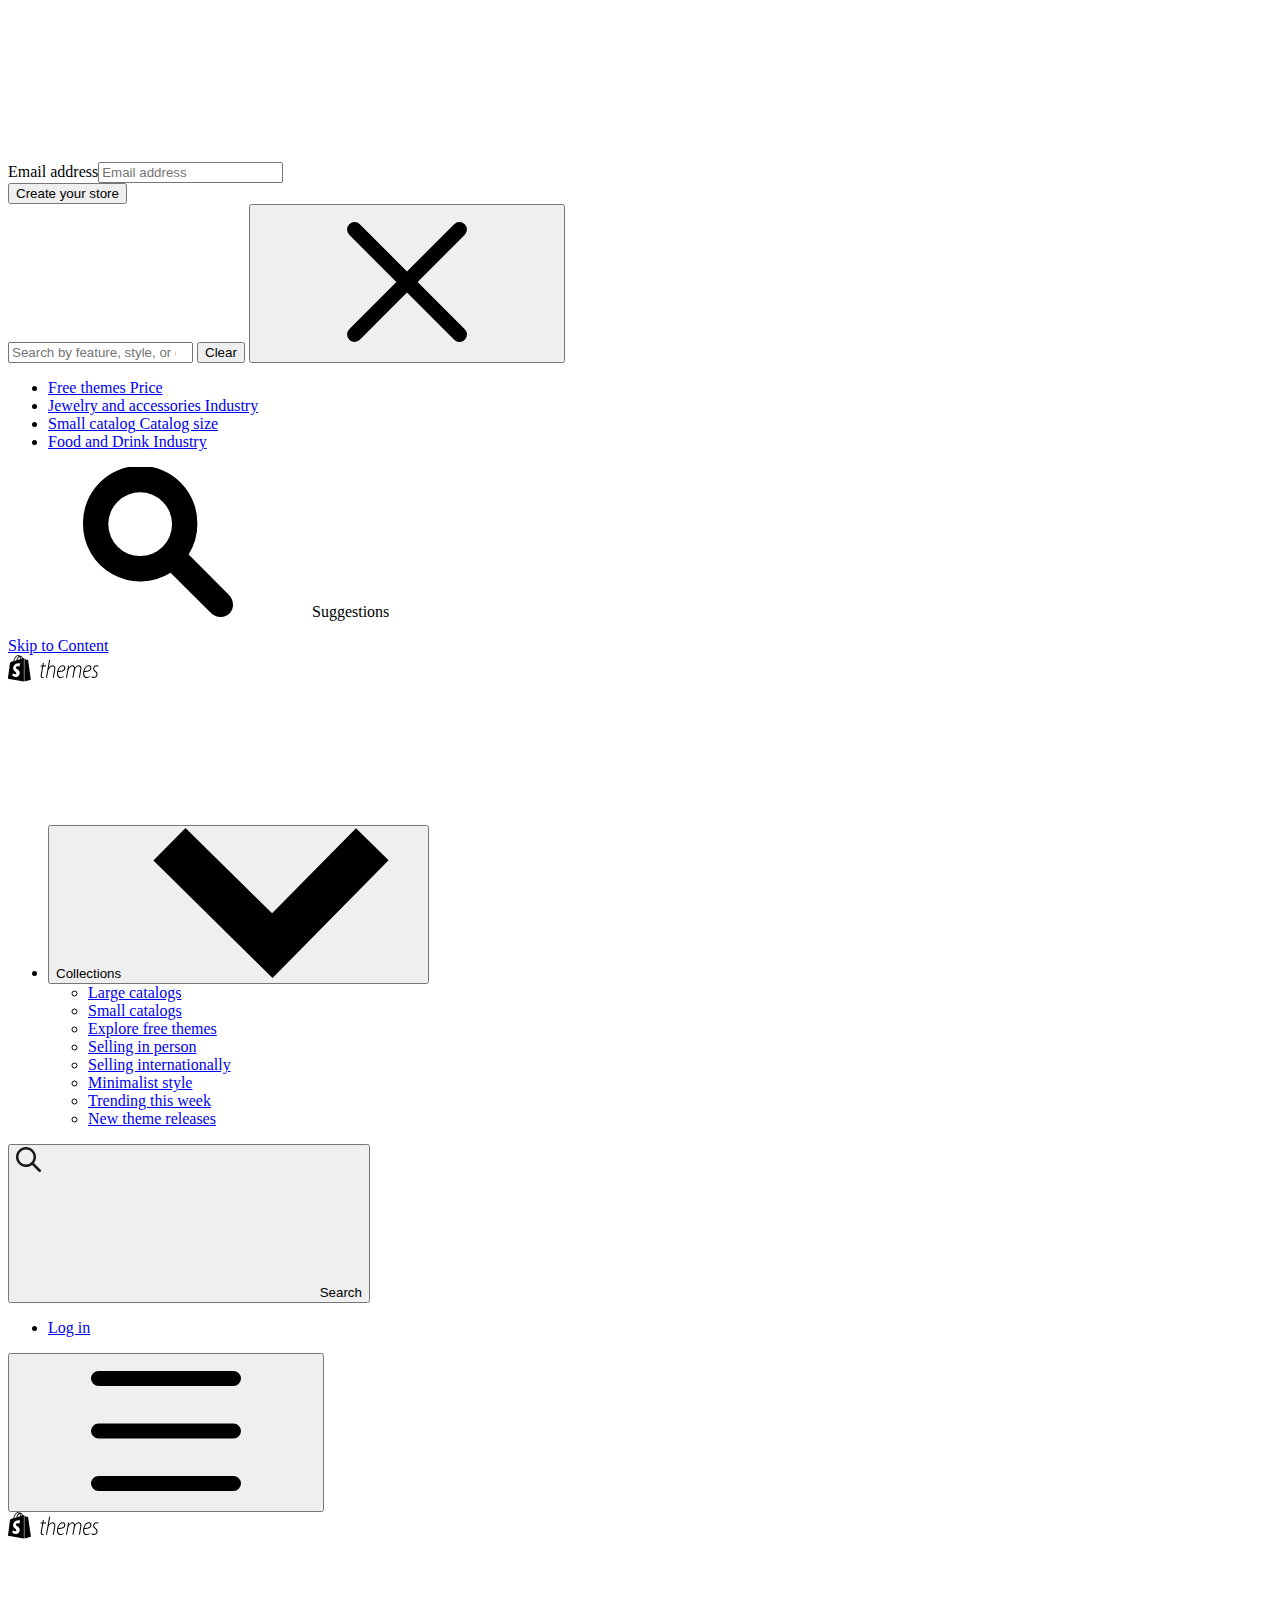
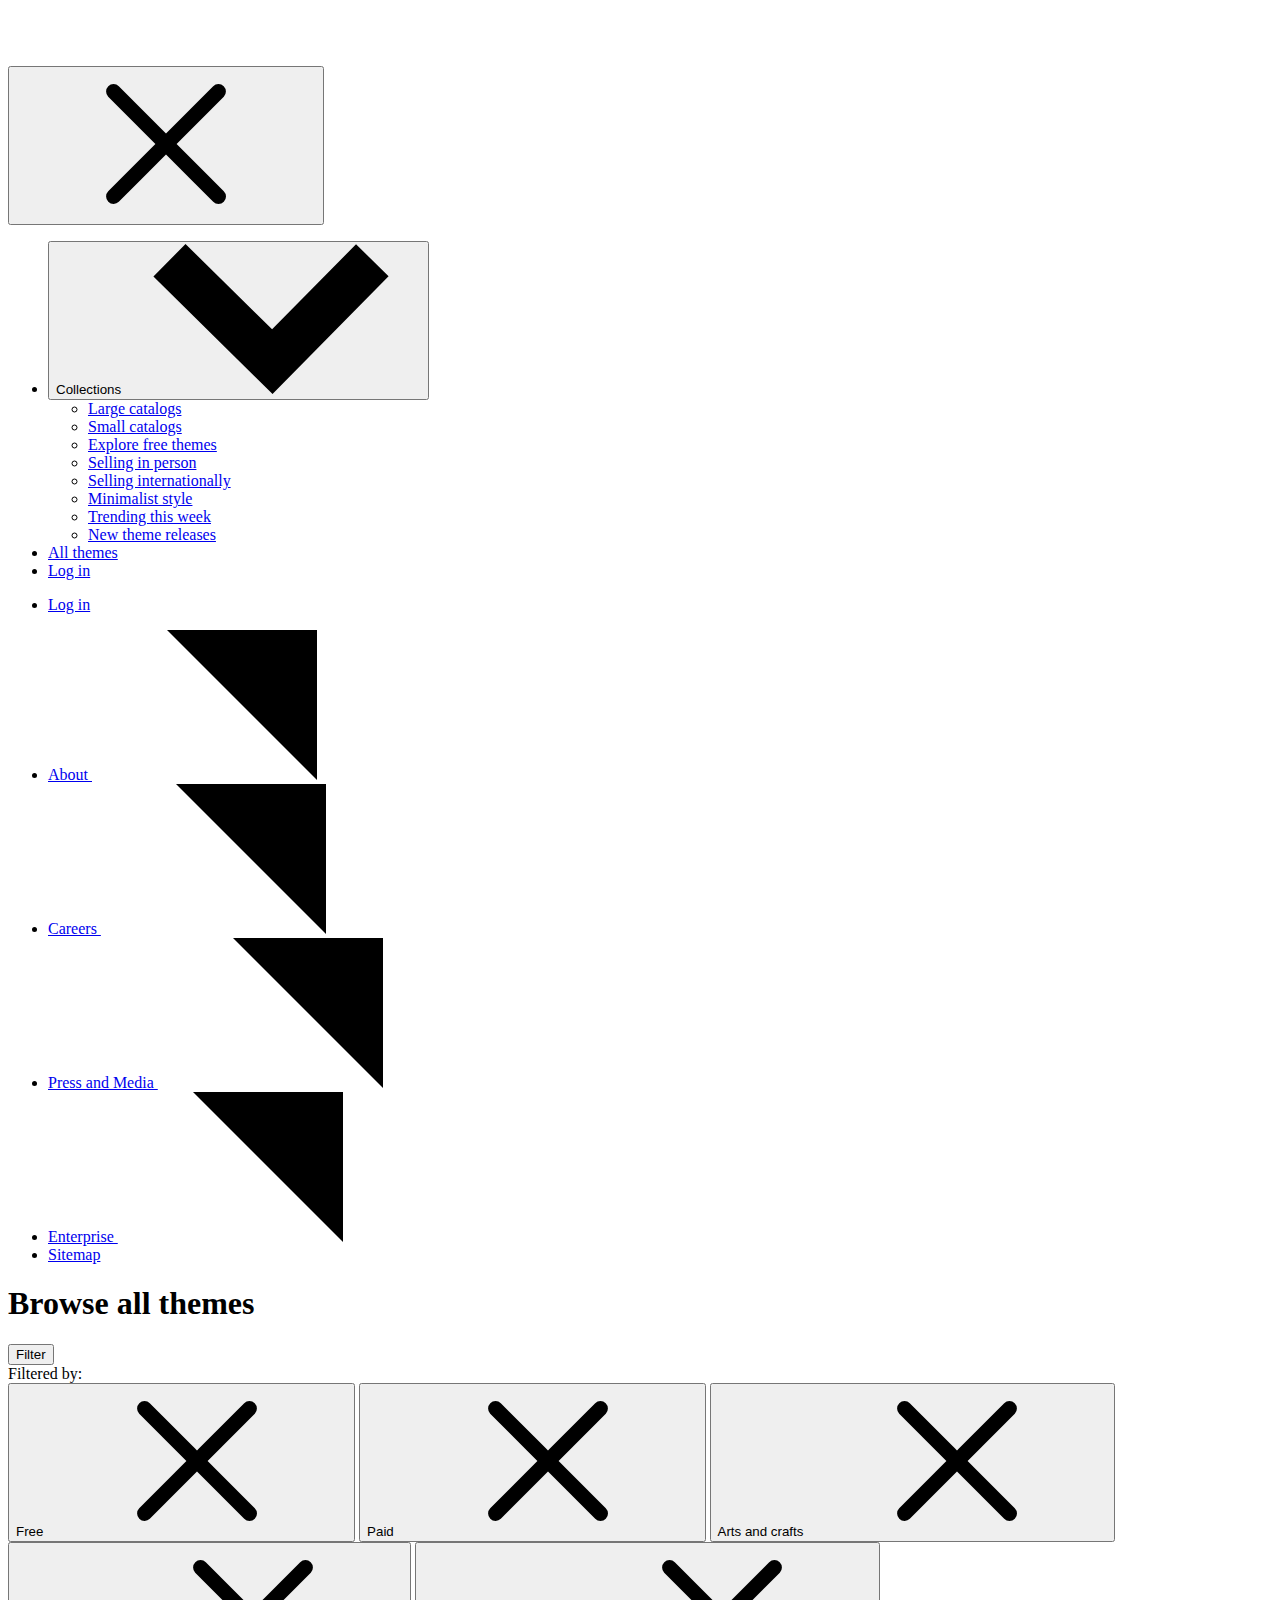
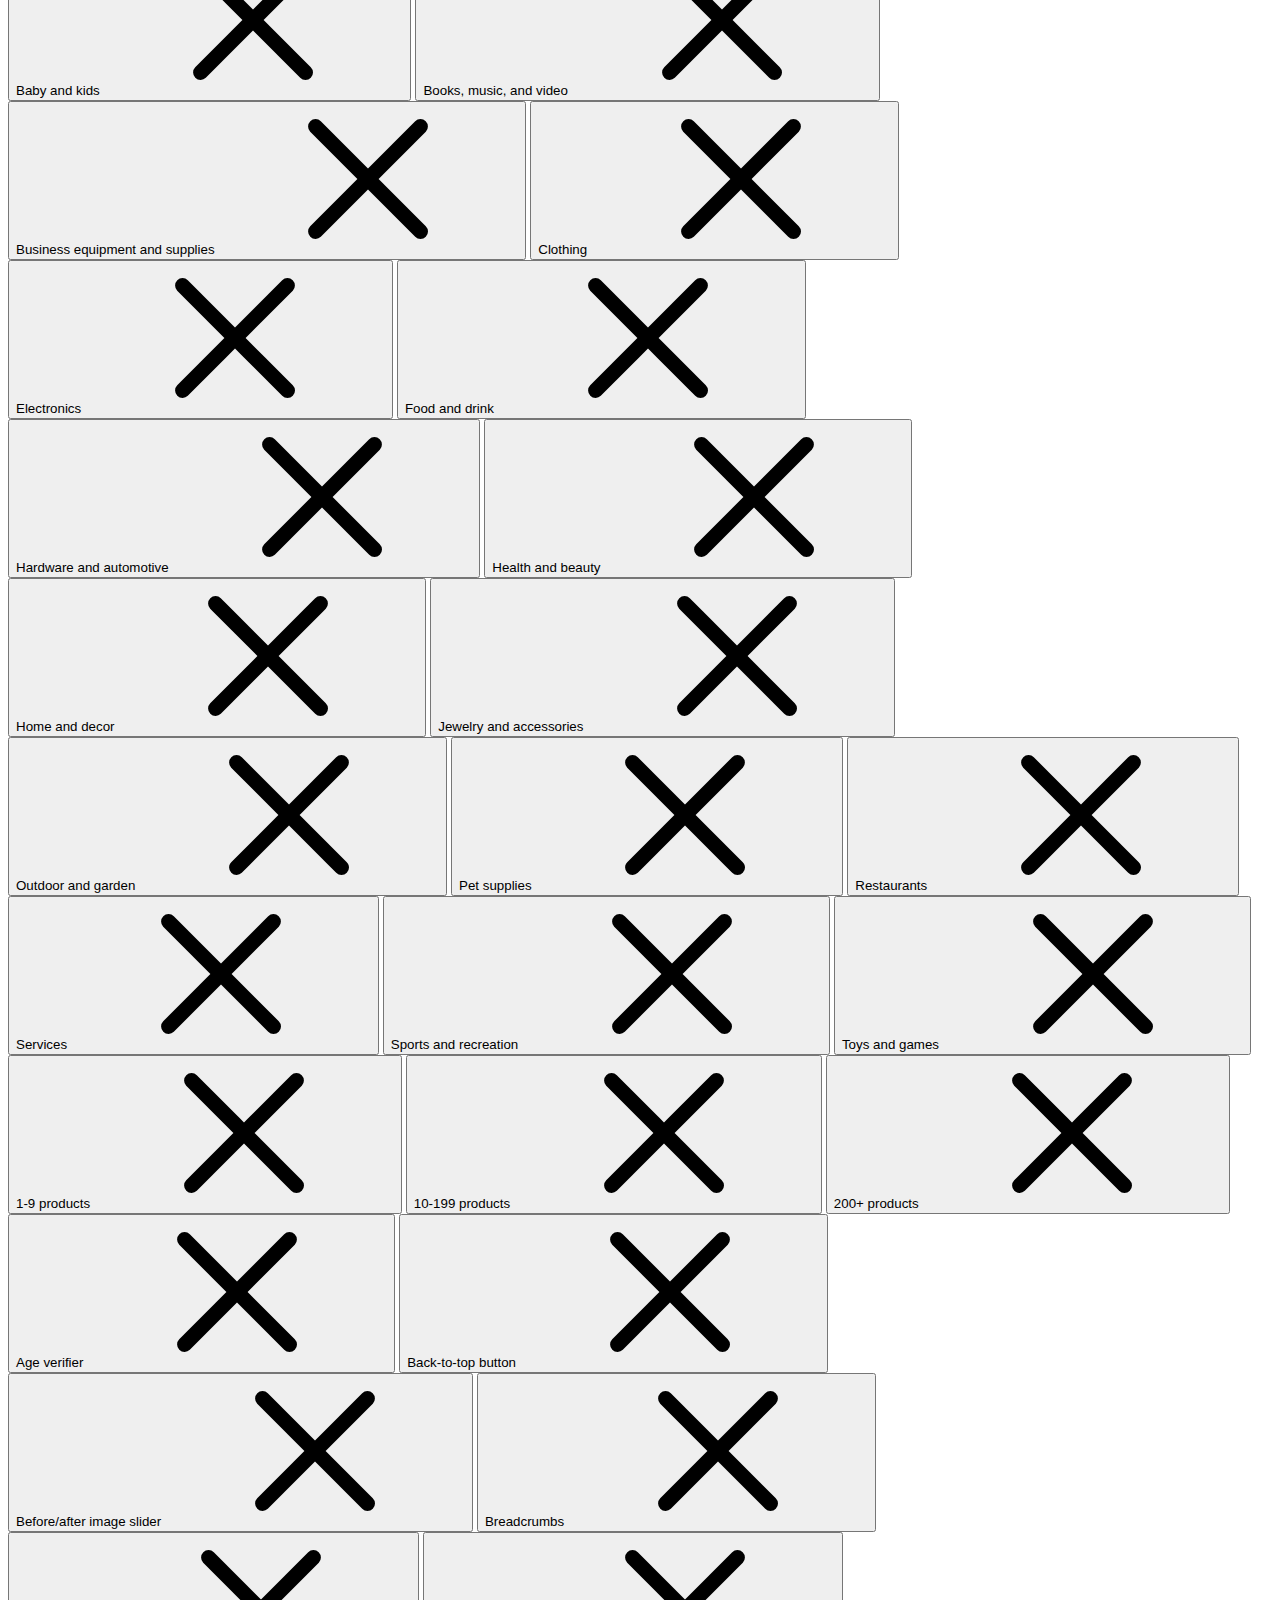
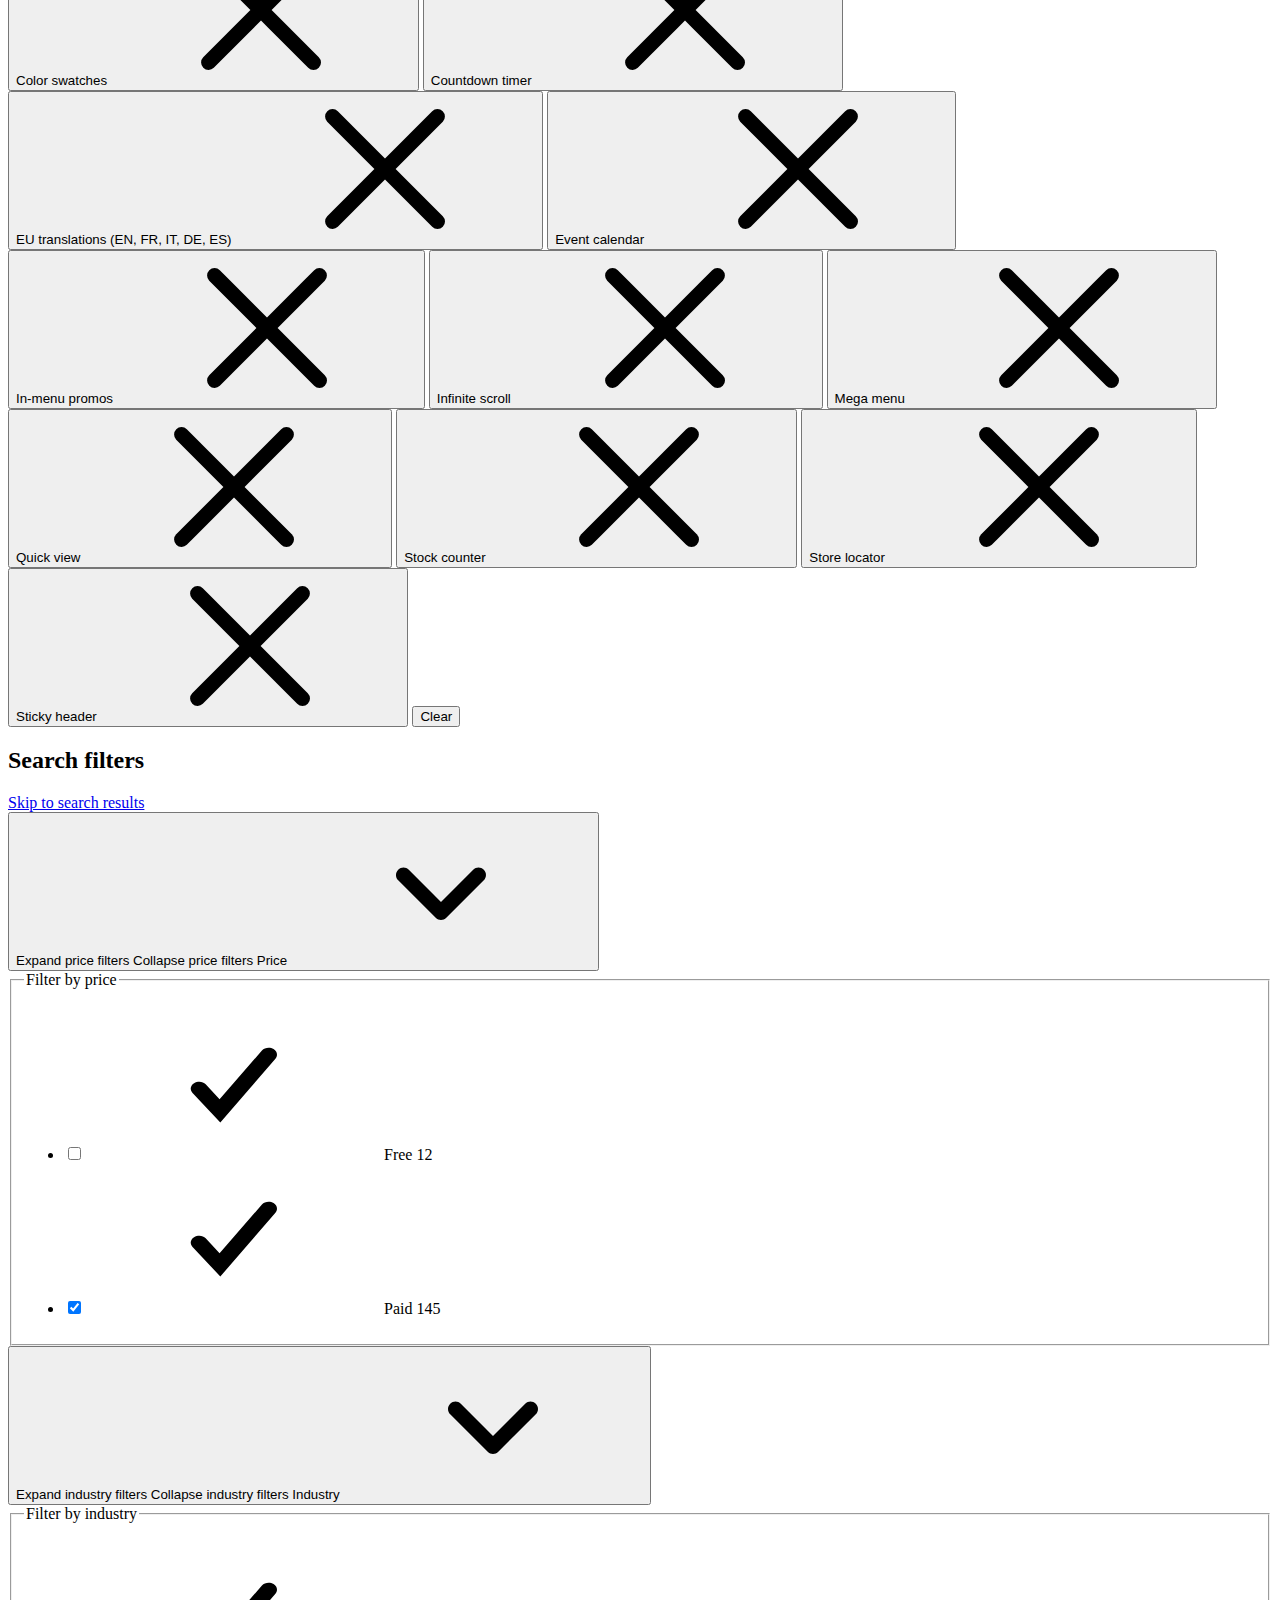
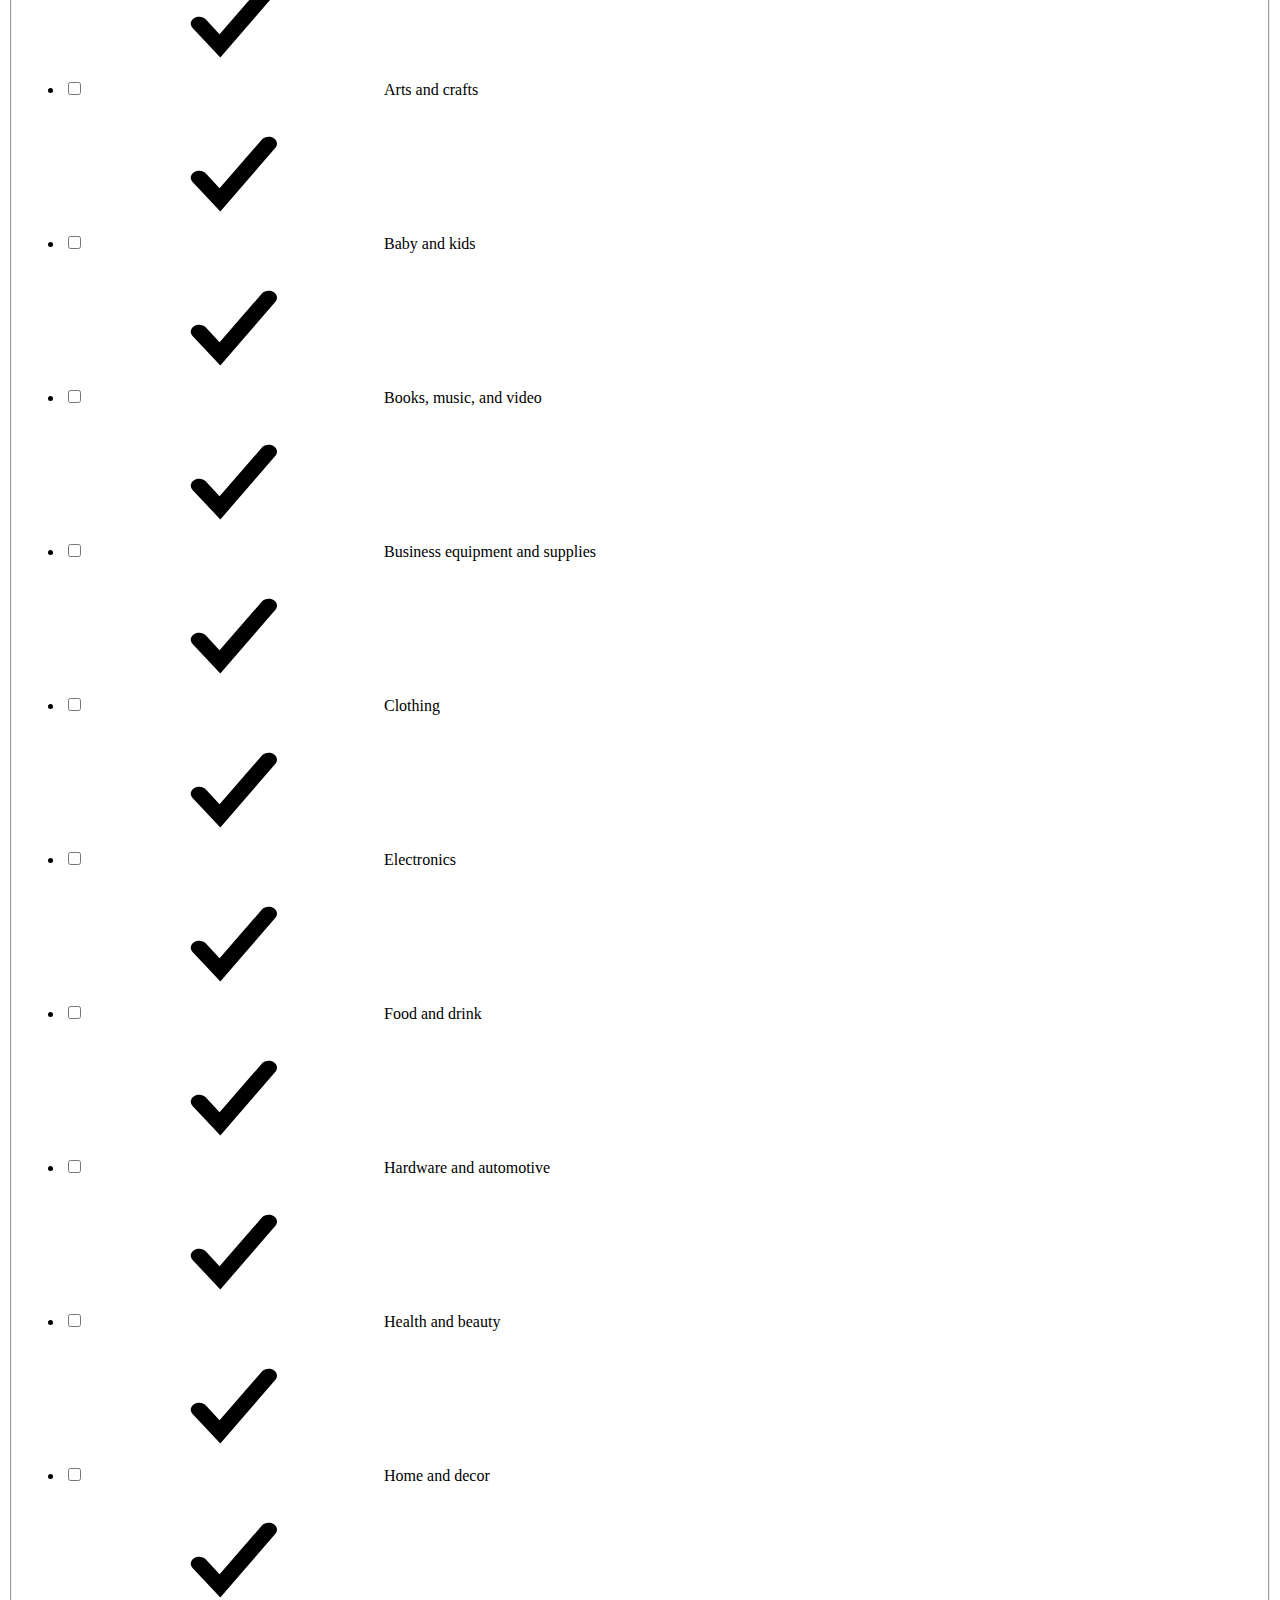
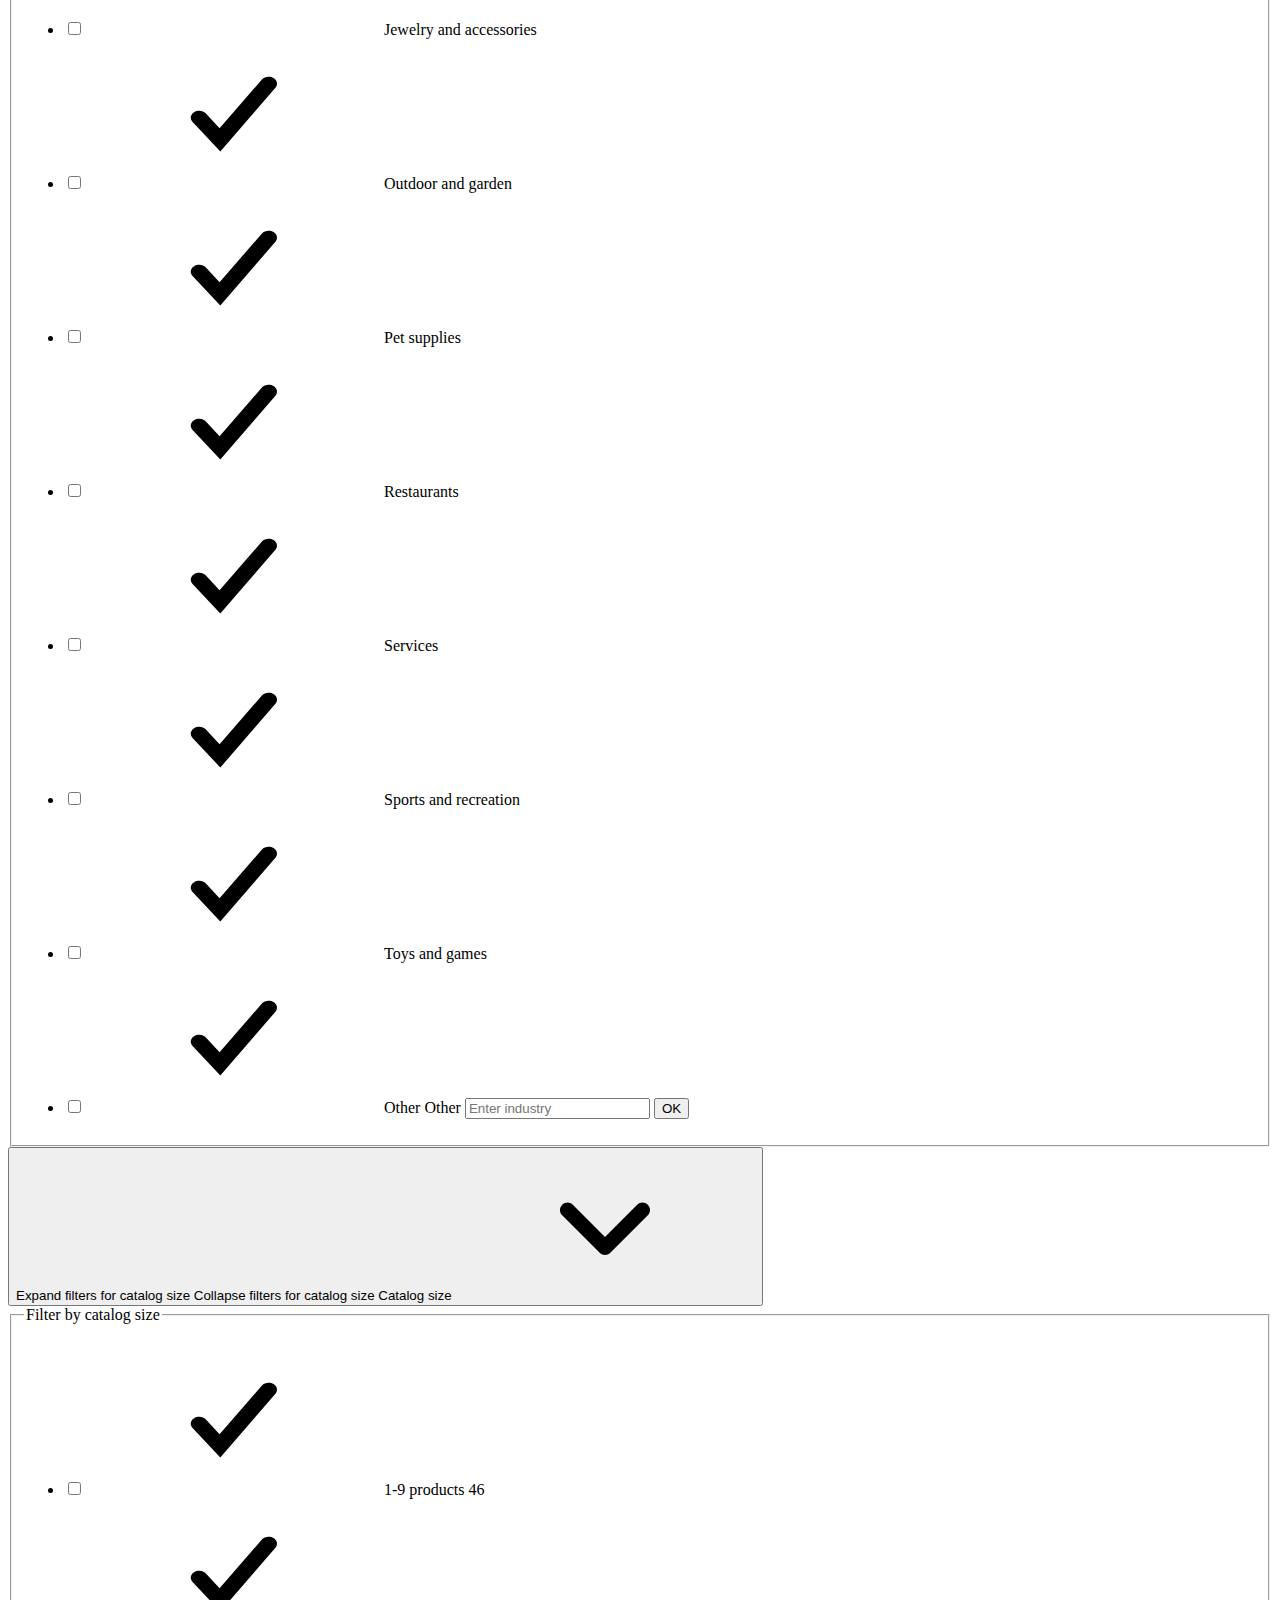
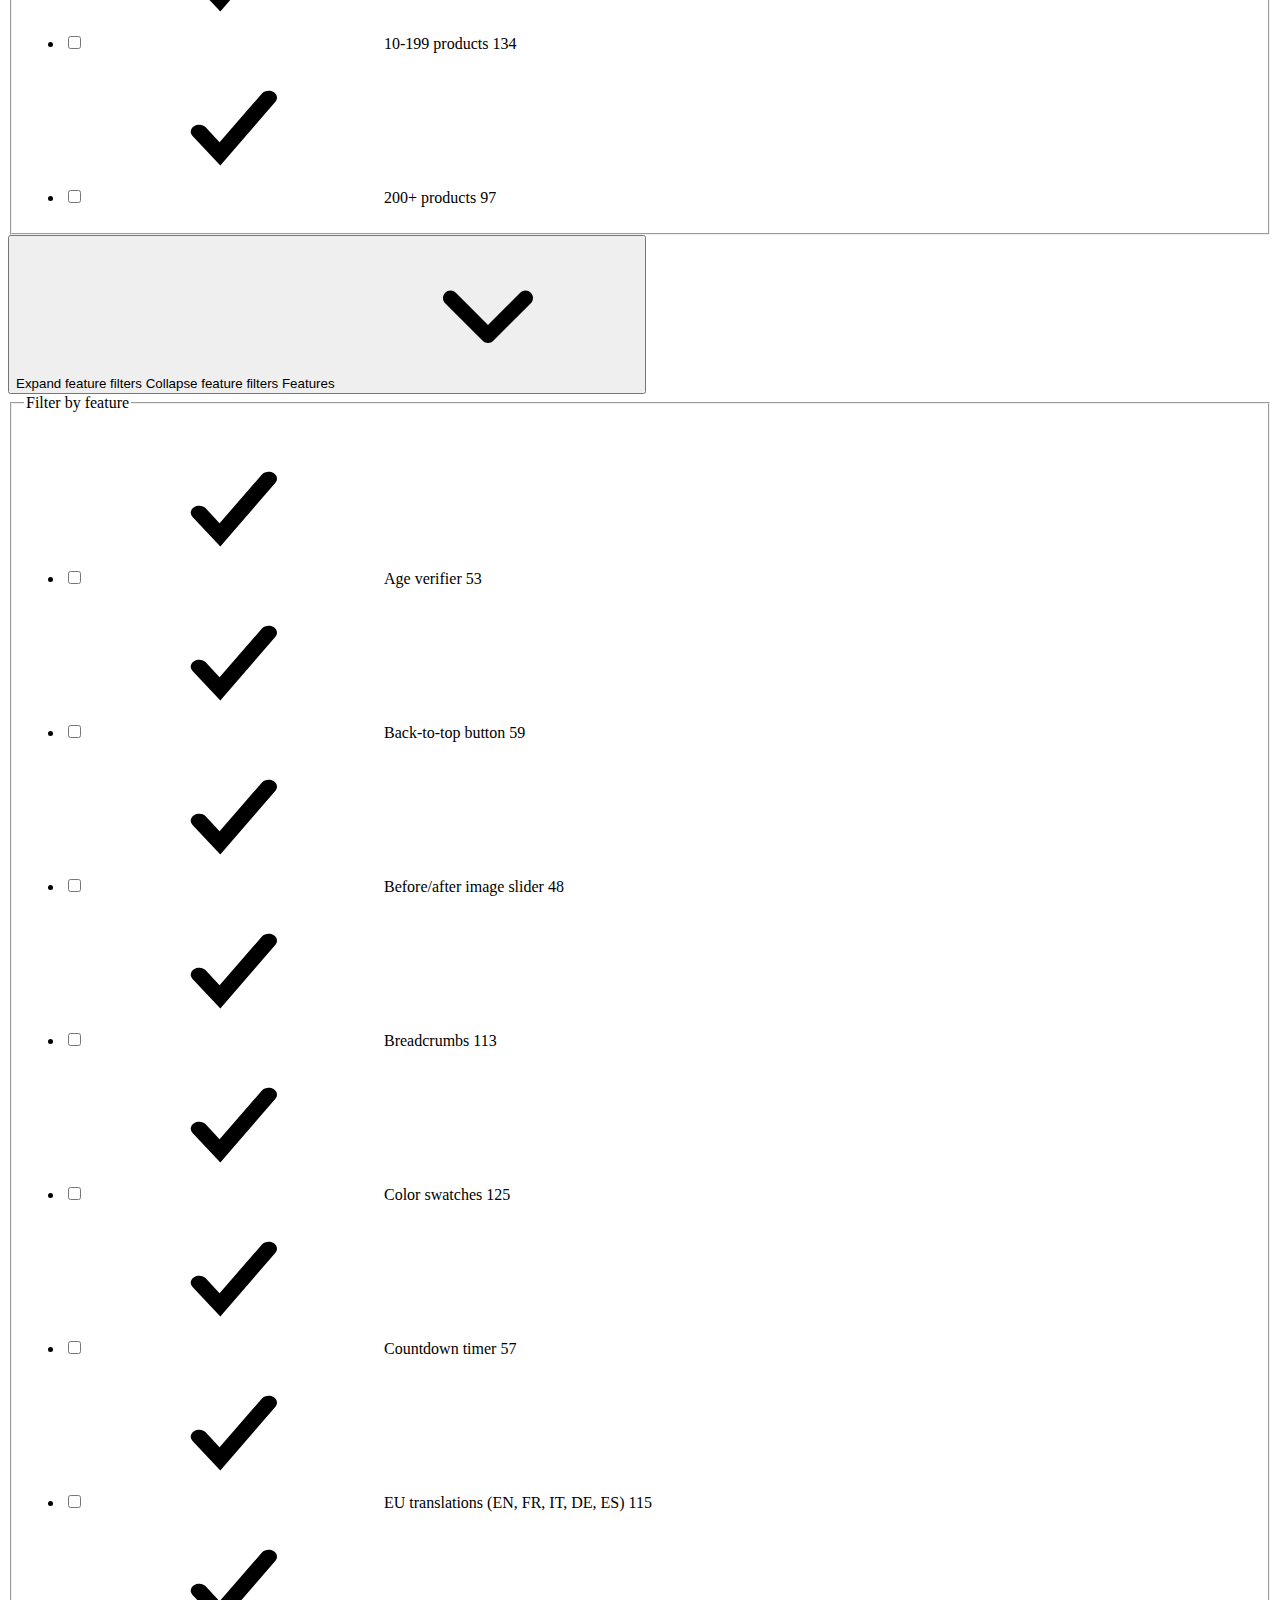
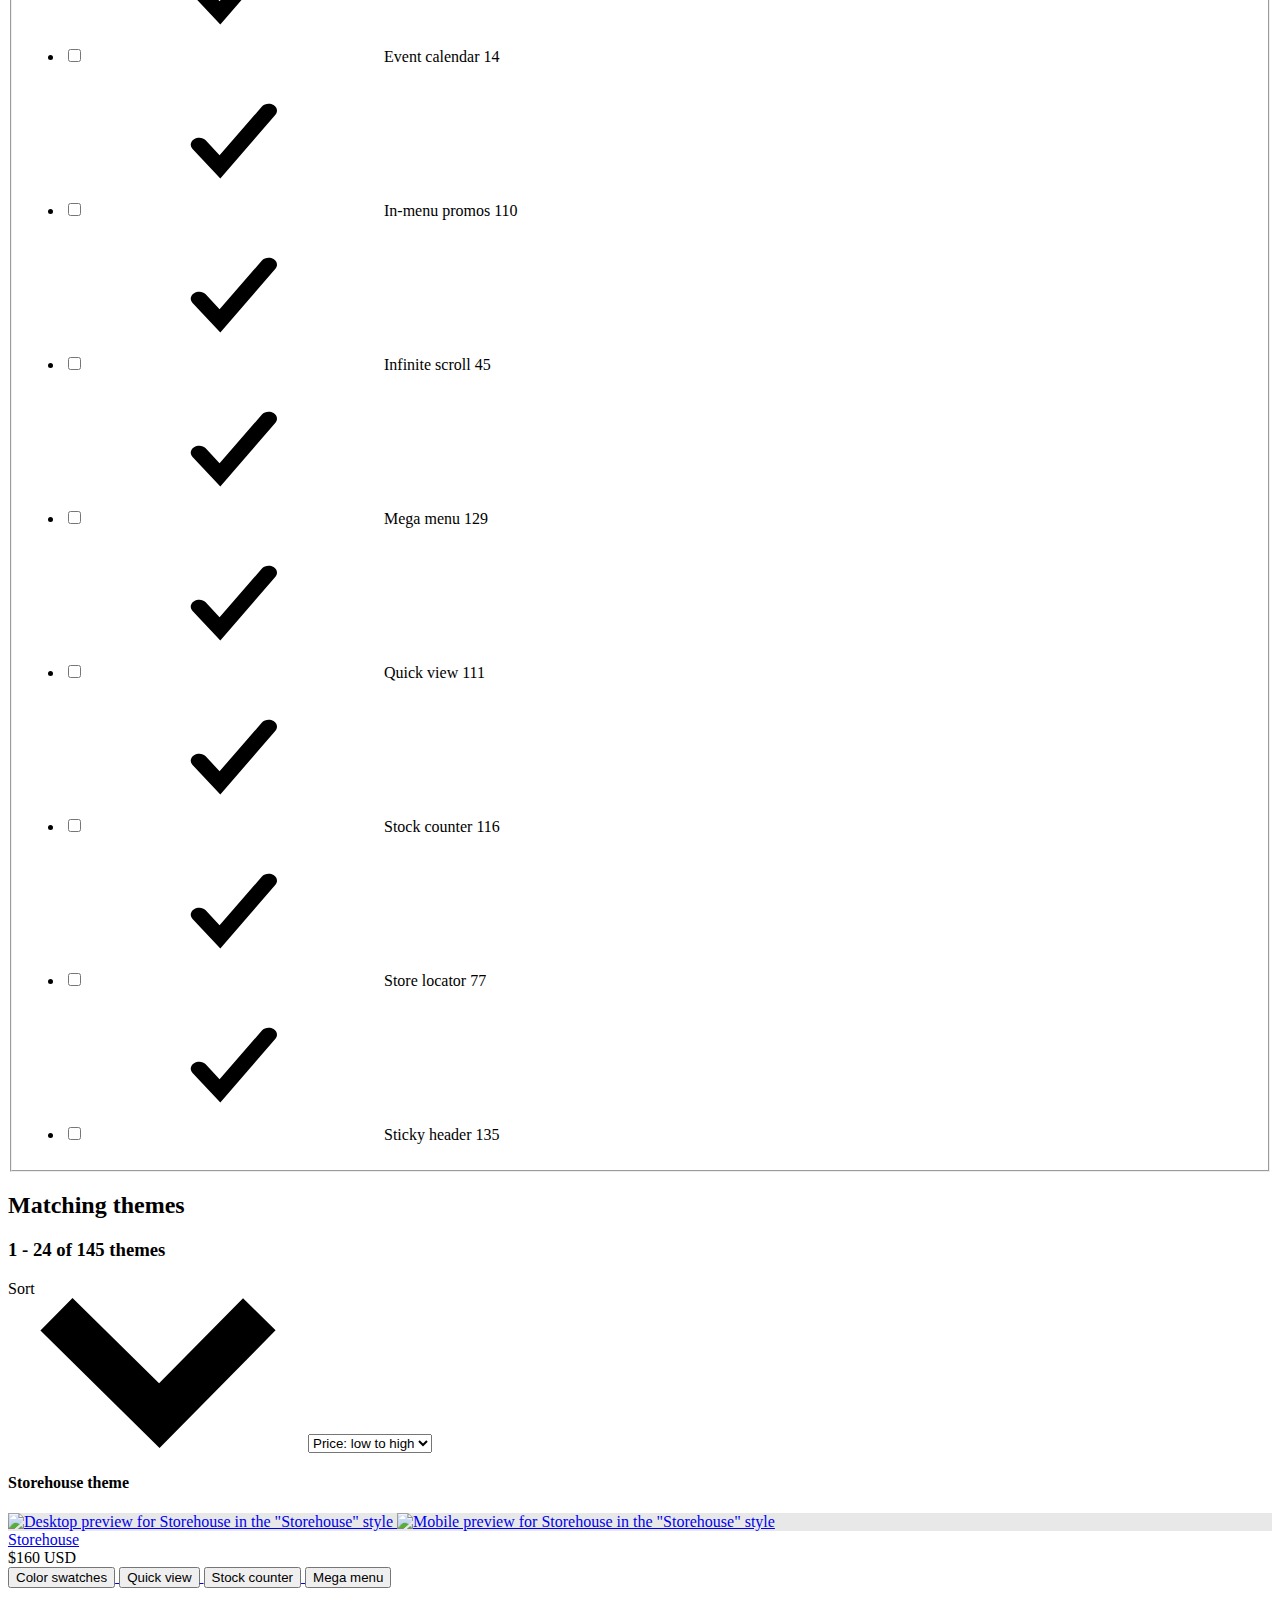
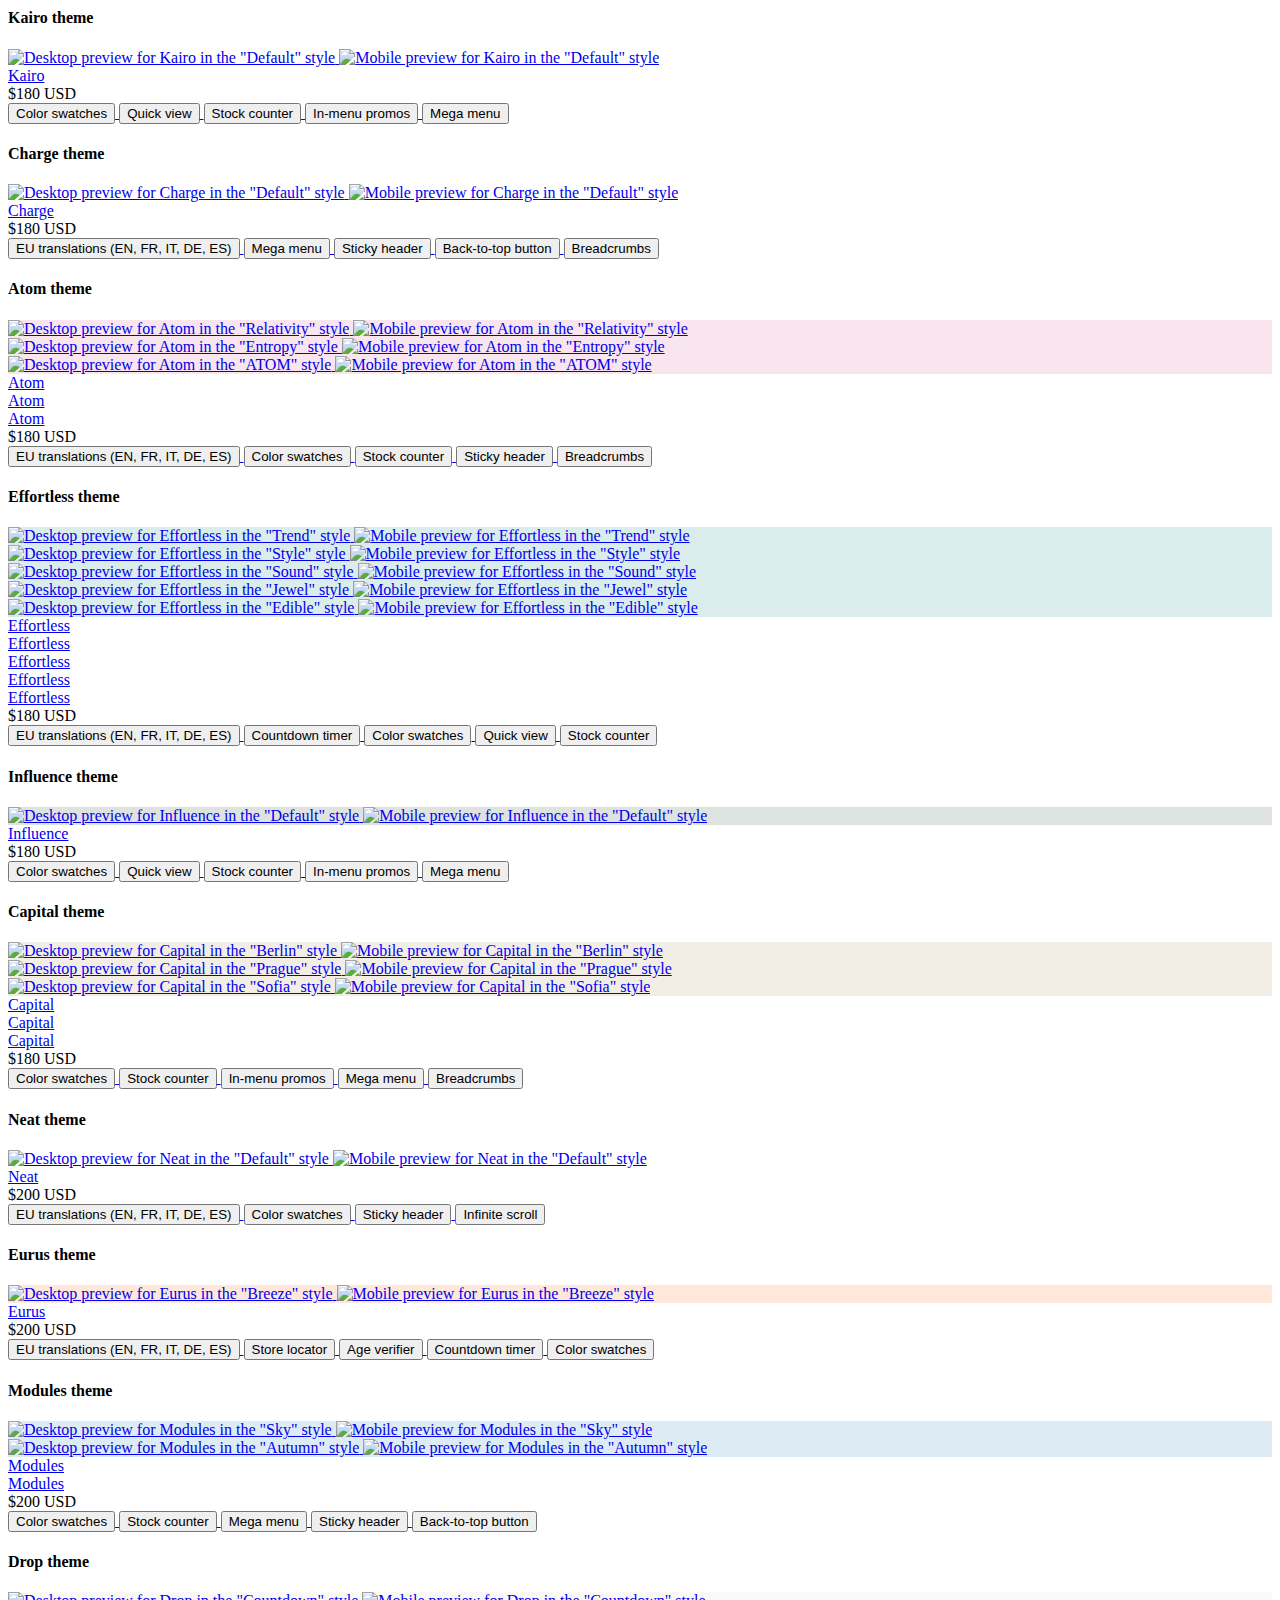
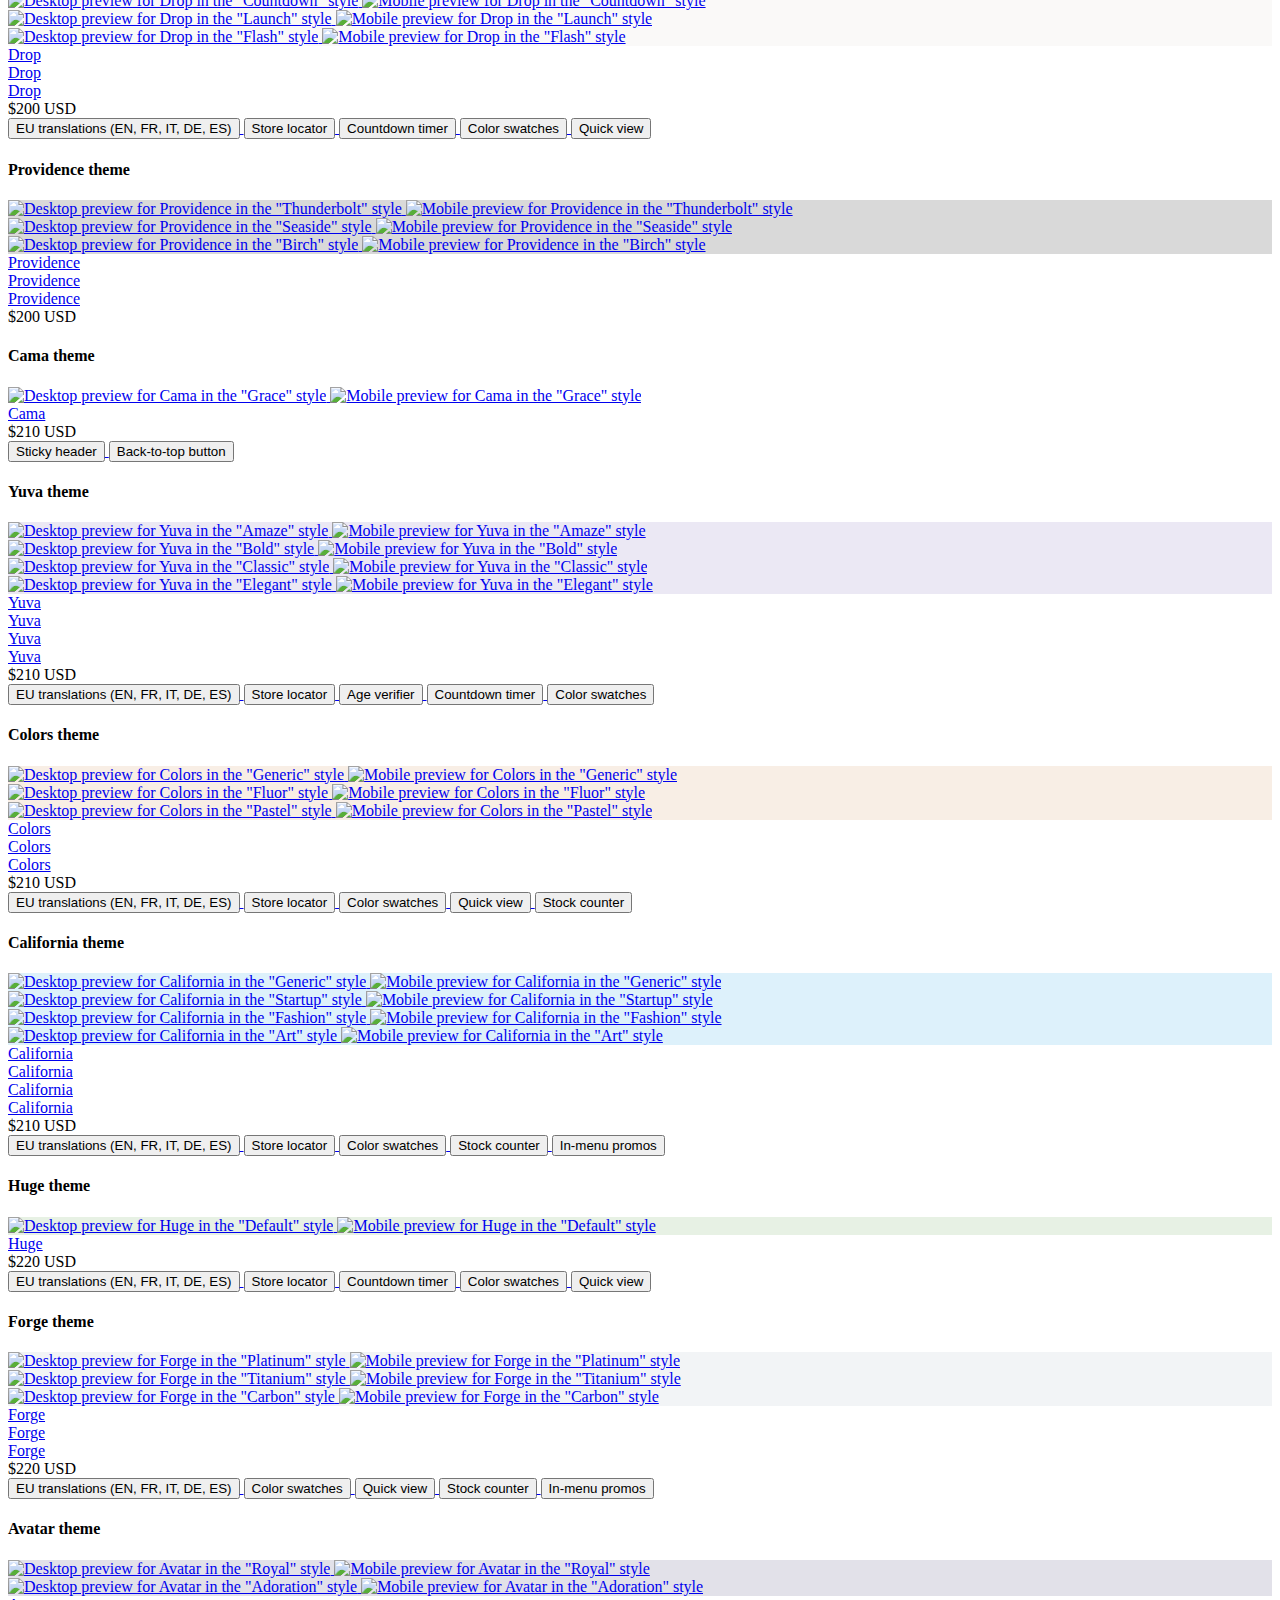
==== themes-low-to-high.html @ 067e5f38 "Add files via upload" ====
<!DOCTYPE html>
<!-- saved from url=(0076)https://themes.shopify.com/themes?price%5B%5D=paid&sort_by=price_low_to_high -->
<html class="js tailwindcss supports placeholder flexbox csstransforms3d" lang="EN">

<head>
  <meta http-equiv="Content-Type" content="text/html; charset=UTF-8">

  <meta name="viewport" content="width=device-width, initial-scale=1">
  <link rel="preconnect" href="https://cdn.shopify.com/">
  <link rel="preload" as="font" crossorigin="anonymous" type="font/woff2"
    href="https://cdn.shopify.com/static/fonts/ShopifySans--regular.woff2">
  <link rel="preload" as="font" crossorigin="anonymous" type="font/woff2"
    href="https://cdn.shopify.com/static/fonts/ShopifySans--bold.woff2">
  <link rel="icon" type="image/png" href="https://cdn.shopify.com/static/shopify-favicon.png">
  <title> Ecommerce Website Templates - Free and Premium Themes for Your Online Store.
  </title>
  <meta name="description"
    content="Shopify Theme Store includes over 100 free and premium professionally designed ecommerce website templates that you can use for your own online store.">

  <link rel="canonical" href="https://themes.shopify.com/themes">


  <script async="" src="./themes-low-to-high/fbevents.js"></script>
  <script async="" src="./themes-low-to-high/analytics.js"></script>
  <script type="text/javascript" async="" src="./themes-low-to-high/trekkie.themestore.min.js"></script>
  <script async="" src="./themes-low-to-high/gtm.js"></script>
  <script
    nonce="">document.documentElement.classList.remove('no-js'); document.documentElement.classList.add('js')</script>
  <meta name="google-site-verification" content="w4um_4h92pEHOipmSk8JHS8bY0x1c80EtfJAPo_FuU0">
  <meta name="google-site-verification" content="Qu2Oloy2MEBgLgnmmmCTQ-0TuRH40OIOx63D8L8MbYQ">
  <meta property="og:description"
    content="Shopify Theme Store includes over 100 free and premium professionally designed ecommerce website templates that you can use for your own online store.">
  <meta property="og:url" content="https://themes.shopify.com/themes">
  <meta property="og:type" content="website">
  <meta name="csrf-param" content="authenticity_token">
  <meta name="csrf-token"
    content="cSZJhBiQaG4pSEpUtYNmDnnti9jBgfe3m1x3ErPrbQfBOm_DDio-By8qACRNo_RqPW4Pft6Om8Wn5cvbvB_1rw">

  <meta property="og:title" content="Ecommerce Website Templates - Free and Premium Themes for Your Online Store.">
  <meta property="og:image"
    content="https://cdn.shopify.com/shopifycloud/brochure/assets/home/redesign2022/social-share-large-0f279d7763f739fda50c66e7acc2d59ed2200b6c47944f804715ec4d4df4c2a3.png">
  <link rel="stylesheet"
    href="./themes-low-to-high/application-fe9b131aa77ad1a07e9ea03e5612a3dfe524363c97635d5e527ce34648464bff.css">
  <link rel="stylesheet"
    href="./themes-low-to-high/tailwind-49f6ff5f50539b56989892e5162ded89783ec557f0cd83ea557a20fa86718b7f.css"
    data-turbo-track="reload">
  <link rel="stylesheet"
    href="./themes-low-to-high/inter-font-013a82a3f24b133ada787c7ed29ae12fec6fef808a104afb5332cad9be6be848.css"
    data-turbo-track="reload">
  
  <link rel="alternate" href="https://themes.shopify.com/themes" hreflang="en">
  <script>
    document.documentElement.className = document.documentElement.className.replace('no-js', 'js');
    document.documentElement.className += ' tailwindcss';
  </script>
</head>

<body class="page--themes shopify-sans-supported-lang segment-online" data-dux-initialized="1">
 

  <div id="GlobalIconSymbols"><svg xmlns="http://www.w3.org/2000/svg">
      <symbol id="modules-cancel"><svg xmlns="http://www.w3.org/2000/svg" viewBox="0 0 20 20">
          <path
            d="M11.414 10l6.293-6.293a1 1 0 00-1.414-1.414L10 8.586 3.707 2.293a1 1 0 00-1.414 1.414L8.586 10l-6.293 6.293a1 1 0 001.414 1.414L10 11.414l6.293 6.293a.996.996 0 001.414 0 1 1 0 000-1.414L11.414 10z">
          </path>
        </svg></symbol>
      <symbol id="icons-polaris-chevron-down"><svg xmlns="http://www.w3.org/2000/svg" viewBox="0 0 20 20">
          <path
            d="M10 14c-.256 0-.512-.098-.707-.293l-5-5c-.39-.39-.39-1.023 0-1.414s1.023-.39 1.414 0L10 11.586l4.293-4.293c.39-.39 1.023-.39 1.414 0s.39 1.023 0 1.414l-5 5c-.195.195-.45.293-.707.293z">
          </path>
        </svg>
      </symbol>
      <symbol id="modules-checked"><svg xmlns="http://www.w3.org/2000/svg" viewBox="0 0 40.7 40">
          <path
            d="M16.7 30l-7.4-7.9c-.8-.8-.6-2 .4-2.6 1-.6 2.4-.5 3.1.3l3.7 4 11.3-13c.7-.8 2.1-1 3.1-.4s1.2 1.8.5 2.6L16.7 30z">
          </path>
        </svg></symbol>
      <symbol id="modules-caret-down"><svg xmlns="http://www.w3.org/2000/svg" baseProfile="tiny"
          viewBox="0 0 10.289 6.563">
          <path d="M5.212 6.563L0 1.423 1.404 0l3.788 3.735L8.865.01l1.424 1.404"></path>
        </svg></symbol>
      <symbol id="icons-search"><svg width="25" height="25" viewBox="0 0 25 25" fill="none"
          xmlns="http://www.w3.org/2000/svg">
          <g clip-path="url(#clip0_2349_269)">
            <path
              d="M2.5 10C2.5 5.86375 5.86375 2.5 10 2.5C14.1362 2.5 17.5 5.86375 17.5 10C17.5 14.1362 14.1362 17.5 10 17.5C5.86375 17.5 2.5 14.1362 2.5 10ZM24.6338 22.8662L17.89 16.1213C19.2573 14.3738 20.0001 12.2188 20 10C20 4.48625 15.5138 0 10 0C4.48625 0 0 4.48625 0 10C0 15.5138 4.48625 20 10 20C12.2187 19.9994 14.3734 19.2566 16.1213 17.89L22.8662 24.6338C22.9821 24.7502 23.1198 24.8427 23.2714 24.9057C23.4231 24.9688 23.5857 25.0013 23.75 25.0013C23.9143 25.0013 24.0769 24.9688 24.2286 24.9057C24.3802 24.8427 24.5179 24.7502 24.6338 24.6338C24.7499 24.5178 24.8421 24.38 24.905 24.2284C24.9679 24.0767 25.0002 23.9142 25.0002 23.75C25.0002 23.5858 24.9679 23.4233 24.905 23.2716C24.8421 23.12 24.7499 22.9822 24.6338 22.8662Z"
              fill="#181818"></path>
          </g>
        </svg>
      </symbol>
      <symbol id="shopify_themes_logo_v2"><svg width="91" height="27" viewBox="0 0 91 27" fill="none"
          xmlns="http://www.w3.org/2000/svg">
          <path
            d="M16.3923 26.4932L22.9753 24.8225C22.9753 24.8225 20.141 5.25426 20.123 5.12002C20.1049 4.98578 19.9901 4.91128 19.8947 4.90317C19.8001 4.89506 17.9467 4.86629 17.9467 4.86629C17.9467 4.86629 16.817 3.74589 16.3923 3.32178V26.4932Z"
            fill="black"></path>
          <path
            d="M15.6759 3.09835C15.6745 3.09908 15.3848 3.19054 14.8973 3.3447C14.8157 3.07474 14.6958 2.74283 14.5246 2.40944C13.9728 1.33403 13.1645 0.765351 12.188 0.763875C12.1865 0.763875 12.1858 0.763875 12.1844 0.763875C12.1165 0.763875 12.0493 0.770514 11.9814 0.776415C11.9525 0.74101 11.9236 0.706343 11.8933 0.672414C11.4678 0.207733 10.9225 -0.018707 10.2688 0.00120795C9.00772 0.0380874 7.75165 0.968188 6.73322 2.62039C6.0167 3.78283 5.47137 5.24326 5.3168 6.37398C3.8686 6.83202 2.85595 7.15214 2.83356 7.15951C2.1026 7.39407 2.07948 7.41693 1.98414 8.12059C1.91263 8.65239 0 23.7553 0 23.7553L15.8681 26.5574V3.06515C15.79 3.07032 15.72 3.08507 15.6759 3.09835ZM12.0117 4.2571C11.1717 4.52263 10.2551 4.8125 9.33564 5.10311C9.59422 4.09188 10.0847 3.08507 10.687 2.42493C10.911 2.17931 11.2244 1.90566 11.5957 1.74929C11.9446 2.49278 12.0204 3.54533 12.0117 4.2571ZM10.2934 0.858287C10.5895 0.851649 10.8387 0.918032 11.0518 1.06112C10.7109 1.24183 10.3815 1.50146 10.0724 1.84002C9.27135 2.71775 8.6574 4.08008 8.41255 5.39446C7.64908 5.63565 6.90223 5.87242 6.21461 6.08927C6.64871 4.02033 8.34682 0.915819 10.2934 0.858287ZM7.83977 12.6442C7.925 14.0228 11.4765 14.3237 11.6759 17.5529C11.8326 20.0931 10.3562 21.8309 8.22908 21.9681C5.67578 22.1326 4.2702 20.594 4.2702 20.594L4.81119 18.2433C4.81119 18.2433 6.22617 19.3334 7.35872 19.2604C8.09835 19.2125 8.36271 18.5981 8.33599 18.1636C8.22475 16.3654 5.33269 16.4716 5.14995 13.5168C4.9961 11.0304 6.59526 8.51078 10.1237 8.2836C11.483 8.19583 12.1793 8.55061 12.1793 8.55061L11.3725 11.633C11.3725 11.633 10.4725 11.2148 9.4057 11.2834C7.84049 11.3844 7.82388 12.392 7.83977 12.6442ZM12.8503 3.9923C12.8409 3.34028 12.7651 2.43304 12.4675 1.64898C13.4245 1.83412 13.8955 2.93976 14.0948 3.59917C13.7257 3.71497 13.3054 3.84774 12.8503 3.9923Z"
            fill="black"></path>
          <path
            d="M35.9627 7.80974L35.4563 10.5214H38.1831L37.9904 11.4681H35.2629L33.9835 18.7832C33.8429 19.6031 33.7423 20.2411 33.7423 20.906C33.7423 21.6223 34.0567 22.0569 34.7804 22.0569C35.1665 22.0569 35.4078 22.0315 35.6244 21.9548L35.6947 22.8492C35.3266 22.9662 34.9446 23.0264 34.5603 23.0281C33.1846 23.0281 32.6536 22.0591 32.6536 21.0335C32.6536 20.3678 32.7239 19.7283 32.9194 18.7824L34.2241 11.4673H32.5586L32.7274 10.5207H34.4154L34.8015 8.32107L35.9627 7.80974ZM37.9419 22.7978L41.1519 4.76562H42.2139L40.7418 12.8485H40.7897C41.7793 11.2087 43.1064 10.265 44.748 10.265C45.8579 10.265 47.306 11.032 47.306 13.2577C47.2998 13.9095 47.2434 14.5596 47.1372 15.2016L45.7861 22.7978H44.748L46.1237 15.1249C46.2211 14.5422 46.2696 13.9515 46.2686 13.3598C46.2686 12.1829 45.7137 11.2623 44.3858 11.2623C42.7203 11.2623 40.6209 13.4366 40.1384 16.1475L38.98 22.7978H37.9419ZM55.8016 22.1076C55.1981 22.5168 54.0882 23.0281 52.6366 23.0281C49.933 23.0281 48.9919 20.7771 48.9919 18.4239C48.9919 14.8945 51.3087 10.265 54.6397 10.265C56.5464 10.265 57.3425 11.5948 57.3425 12.9484C57.3425 16.0685 53.9666 16.9384 50.1749 16.913C50.0539 17.4758 50.03 19.0873 50.2713 19.9564C50.6813 21.3637 51.5745 22.0285 52.8033 22.0285C54.0826 22.0285 54.9512 21.5426 55.4822 21.2086L55.8016 22.1076ZM54.4497 11.2623C52.664 11.2623 51.047 13.3084 50.3472 15.9433C53.3638 15.9686 56.2601 15.4312 56.2601 13.0013C56.2601 11.8504 55.535 11.2623 54.4497 11.2623ZM57.9263 22.7978L59.4736 14.1268C59.7085 12.9351 59.8858 11.7315 60.0047 10.5207H60.9696L60.632 12.8992H60.7024C61.7644 11.1341 63.1155 10.265 64.4912 10.265C66.0842 10.265 66.8565 11.4159 66.9289 13.0527C67.9431 11.2109 69.3203 10.2904 70.9112 10.265C72.0457 10.265 73.4214 11.1088 73.4214 13.1809C73.411 13.8758 73.3466 14.5687 73.2287 15.2523L71.8769 22.7978H70.8387L72.1906 15.227C72.2993 14.6456 72.3558 14.0546 72.3593 13.4619C72.3593 12.1061 71.8769 11.2623 70.5497 11.2623C69.0024 11.2623 67.1224 13.1809 66.6399 15.9433L65.433 22.8008H64.3969L65.7727 15.1018C65.8873 14.5475 65.9439 13.9816 65.9415 13.4142C65.9415 12.3394 65.6524 11.2653 64.1072 11.2653C62.6112 11.2653 60.6081 13.4903 60.1495 16.0737L58.9912 22.8008L57.9263 22.7978ZM81.8916 22.1076C81.2881 22.5168 80.1776 23.0281 78.7266 23.0281C76.0237 23.0281 75.0826 20.7771 75.0826 18.4239C75.0826 14.8945 77.3994 10.265 80.7297 10.265C82.6364 10.265 83.4333 11.5948 83.4333 12.9484C83.4333 16.0685 80.0573 16.9384 76.2649 16.913C76.144 17.4758 76.1201 19.0873 76.3613 19.9564C76.772 21.3637 77.6646 22.0285 78.8933 22.0285C80.1727 22.0285 81.0413 21.5426 81.5723 21.2086L81.8916 22.1076ZM80.5398 11.2623C78.7533 11.2623 77.1364 13.3084 76.4366 15.9433C79.4538 15.9686 82.3495 15.4312 82.3495 13.0013C82.3495 11.8504 81.6285 11.2623 80.5398 11.2623ZM83.8701 21.3659C84.4802 21.7901 85.192 22.0208 85.9217 22.0308C87.4423 22.0308 88.4537 20.8799 88.4537 19.4965C88.4537 18.2681 87.9712 17.5265 86.8852 16.7848C85.7508 15.9917 85.1234 14.8923 85.1234 13.7668C85.1234 11.8482 86.5715 10.2635 88.5985 10.2635C89.3947 10.2635 90.1916 10.5445 90.5292 10.8263L90.1431 11.7722C89.7815 11.5418 89.1535 11.2608 88.4783 11.2608C87.0779 11.2608 86.1573 12.2842 86.1573 13.5626C86.1573 14.7142 86.7607 15.3515 87.7264 16.0223C88.8363 16.8154 89.5122 17.9402 89.5122 19.1685C89.5122 21.6491 87.7989 23.0303 85.8197 23.0303C84.7816 23.0303 83.8644 22.6211 83.4783 22.2887L83.8701 21.3659Z"
            fill="black"></path>
        </svg>
      </symbol>
      <symbol id="modules-mobile-hamburger"><svg xmlns="http://www.w3.org/2000/svg" viewBox="0 0 20 20">
          <path
            d="M19 11H1a1 1 0 110-2h18a1 1 0 110 2zm0-7H1a1 1 0 110-2h18a1 1 0 110 2zm0 14H1a1 1 0 110-2h18a1 1 0 110 2z">
          </path>
        </svg></symbol>
      <symbol id="modules-nav-external-indicator"><svg xmlns="http://www.w3.org/2000/svg" viewBox="0 0 7 7">
          <path d="M7 7V0H0l7 7z"></path>
        </svg></symbol>
      <symbol id="modules-social-facebook"><svg xmlns="http://www.w3.org/2000/svg" viewBox="0 0 30 30">
          <path
            d="M15.6 30V19.4h5V15h-5v-3.1c0-1 .6-1.9 1.3-1.9h3.8V5.6h-3.8c-3.1 0-5.6 2.8-5.6 6.3V15H7.5v4.4h3.8v10.1C4.8 27.9 0 22 0 15 0 6.7 6.7 0 15 0s15 6.7 15 15c0 8.1-6.4 14.7-14.4 15z">
          </path>
        </svg></symbol>
      <symbol id="modules-social-twitter"><svg xmlns="http://www.w3.org/2000/svg" viewBox="0 0 30 30">
          <path
            d="M30 15c0 8.3-6.7 15-15 15S0 23.3 0 15 6.7 0 15 0s15 6.7 15 15zm-3.7-5.5c-.8.3-1.6.6-2.5.7.9-.5 1.5-1.4 1.8-2.4-.8.5-1.7.8-2.7 1-.8-.8-1.9-1.4-3.1-1.4-2.4 0-4.2 1.9-4.2 4.3 0 .3 0 .7.1 1-3.5-.2-6.7-1.9-8.8-4.5-.3.7-.6 1.4-.6 2.2 0 1.5.7 2.8 1.9 3.5-.7 0-1.4-.2-1.9-.5 0 2.1 1.5 3.8 3.4 4.2-.3.1-.7.1-1.1.1-.3 0-.6 0-.8-.1.5 1.7 2.1 2.8 4 2.9-1.5 1.1-3.3 1.9-5.3 1.9-.3 0-.7 0-1-.1 1.9 1.2 4.1 1.9 6.5 1.9 7.8 0 12.1-6.5 12.1-12.1v-.6c.9-.4 1.6-1.2 2.2-2z">
          </path>
        </svg></symbol>
      <symbol id="modules-social-youtube"><svg xmlns="http://www.w3.org/2000/svg" viewBox="0 0 30 30">
          <path
            d="M30 15c0 8.3-6.7 15-15 15S0 23.3 0 15 6.7 0 15 0s15 6.7 15 15zm-5.6 0c0-6.9 0-6.9-9.4-6.9s-9.4 0-9.4 6.9 0 6.9 9.4 6.9 9.4 0 9.4-6.9zm-11.9-3.7l6.3 3.8-6.3 3.8v-7.6z">
          </path>
        </svg></symbol>
      <symbol id="modules-social-instagram"><svg xmlns="http://www.w3.org/2000/svg" viewBox="0 0 18 18">
          <defs></defs>
          <path fill-rule="evenodd"
            d="M9 0c5 0 9 4 9 9s-4 9-9 9-9-4-9-9 4-9 9-9zM6.7 3.5h4.7c1.8 0 3.2 1.4 3.2 3.1v4.7c0 1.7-1.4 3.1-3.2 3.1H6.7c-1.8 0-3.2-1.4-3.2-3.1V6.7c0-1.8 1.4-3.2 3.2-3.2zM9 6.2c1.6 0 2.9 1.3 2.9 2.9S10.6 12 9 12s-3-1.3-3-2.9 1.3-2.9 3-2.9zm0 1.2c.9 0 1.7.8 1.7 1.7 0 .9-.8 1.7-1.7 1.7-.9 0-1.7-.8-1.7-1.7 0-.9.7-1.7 1.7-1.7zm2.8-1.7c.3 0 .6.2.6.6 0 .3-.2.6-.6.6-.3 0-.6-.2-.6-.6 0-.4.3-.6.6-.6zm-4.6-1h3.7c1.4 0 2.5 1.1 2.5 2.5v3.7c0 1.4-1.1 2.5-2.5 2.5H7.2c-1.4 0-2.5-1.1-2.5-2.5V7.2c-.1-1.4 1.1-2.5 2.5-2.5z"
            clip-rule="evenodd"></path>
        </svg>
      </symbol>
      <symbol id="modules-social-linkedin"><svg xmlns="http://www.w3.org/2000/svg" viewBox="0 0 30 30">
          <path
            d="M30 15c0 8.3-6.7 15-15 15S0 23.3 0 15 6.7 0 15 0s15 6.7 15 15zM11.3 7.8c0-1.2-1-2.2-2.5-2.2s-2.5.9-2.5 2.2c0 1.2 1 2.2 2.5 2.2s2.5-1 2.5-2.2zm-.7 4.1H6.9v10.6h3.8V11.9zm13.8 5c0-3.4-1.7-5.6-4.4-5.6-1.5 0-2.6.9-3.1 2.3l-.1-1.6H13c0 .4.1 2.5.1 2.5v8.1h3.8V17c0-1.5.7-2.5 1.8-2.5s1.9.6 1.9 2.5v5.6h3.8v-5.7z">
          </path>
        </svg></symbol>
      <symbol id="modules-social-pinterest"><svg xmlns="http://www.w3.org/2000/svg" viewBox="0 0 30 30">
          <path
            d="M15 30c-1.5 0-2.9-.2-4.3-.6.6-.9 1.2-2 1.5-3.2.2-.7 1-4.1 1-4.1.5 1 2 1.9 3.7 1.9 4.8 0 8.1-4.4 8.1-10.3 0-4.4-3.8-8.6-9.5-8.6-7.1-.1-10.6 5-10.6 9.3 0 2.6 1 4.9 3.1 5.7.3.1.7 0 .8-.4.1-.2.2-.9.3-1.2.1-.4 0-.5-.2-.8-.6-.7-1-1.6-1-3 0-3.8 2.8-7.2 7.4-7.2 4 0 6.2 2.5 6.2 5.8 0 4.3-1.9 8-4.8 8-1.6 0-2.7-1.3-2.4-2.9.5-1.9 1.3-4 1.3-5.3 0-1.2-.7-2.3-2-2.3-1.6 0-2.9 1.7-2.9 3.9 0 1.4.5 2.4.5 2.4S9.5 24 9.3 25.3c-.3 1.1-.4 2.4-.3 3.5-5.3-2.4-9-7.7-9-13.8C0 6.7 6.7 0 15 0s15 6.7 15 15-6.7 15-15 15z">
          </path>
        </svg></symbol>
      <symbol id="icons-globe"><svg xmlns="http://www.w3.org/2000/svg" viewBox="0 0 40 40">
          <path
            d="M22.54.16c-.29-.04-.58-.07-.88-.09C21.12.02 20.56 0 20 0c-3.15 0-6.13.73-8.78 2.03-.4.19-.78.4-1.16.62C4.05 6.1 0 12.59 0 20c0 6.08 2.73 11.54 7.02 15.2.32.28.64.54.98.8 3.34 2.51 7.5 4 12 4 5.62 0 10.71-2.33 14.34-6.07.21-.21.41-.43.61-.65C38.09 29.75 40 25.09 40 20 40 9.83 32.37 1.41 22.54.16zm11.19 31.45c-.42.52-.88 1-1.37 1.45C29.13 36.12 24.78 38 20 38c-3.89 0-7.49-1.24-10.44-3.35-.54-.39-1.06-.8-1.56-1.25-.74-.65-1.42-1.37-2.03-2.15v-.01c-.76-.93-1.42-1.94-1.97-3.02-1.28-2.46-2-5.26-2-8.22 0-2.05.34-4.02.99-5.85.27-.81.6-1.58.99-2.33.01-.01.01-.03.02-.04.46-.91 1-1.77 1.61-2.57C6.58 7.92 7.72 6.76 9 5.77c.63-.5 1.3-.95 2-1.34.03-.02.07-.04.1-.06.65-.38 1.33-.71 2.03-1 .29-.13.58-.24.87-.34.65-.23 1.31-.42 2-.57.97-.23 1.97-.38 3-.43.33-.02.66-.03 1-.03.12 0 .24 0 .36.01.22 0 .43.01.64.02.46.03.91.07 1.36.13C31.17 3.32 38 10.88 38 20c0 4.42-1.6 8.48-4.27 11.61z">
          </path>
          <path
            d="M11.22 4.03c-.4.19-.78.4-1.16.62a.98.98 0 0 1 1.16-.62zM23.07 25.9c-.73 1.07-1.1 1.99-1.19 2.99-.07.71-.57 1.49-1.16 1.81-.4.22-.6.5-.78 1.09-.14.44-.39.88-.78 1.34-.58.7-1.7 2.41-2.31 3.4a1.287 1.287 0 0 1-1.38.61c-1.67-.36-3.1-4.54-3.32-6.18-.16-1.21-.37-1.88-1.11-2.34-.98-.62-1.5-1.43-1.55-2.43-.02-.4-.17-.66-.54-.95-1.13-.86-1.49-2.17-.98-3.61.14-.4.32-.76.49-1.11.08-.14.15-.28.21-.42.06-.12.1-.22.14-.3-.96-.11-1.61-.8-1.97-1.18-.48-.51-1.18-.92-1.87-1.32l-.09-.06c-1.2-.7-1.81-1.69-1.81-2.95-.01-.02-.04-.08-.08-.14.27-.81.6-1.58.99-2.33.02.06.02.13.02.19.02.07.24.39.37.59.33.49.7 1.05.7 1.69 0 .45.14.83.82 1.23l.09.05c.77.45 1.64.96 2.32 1.68.62.66.77.6 1.01.51.43-.15.9 0 1.16.36.81 1.14.34 2.15.05 2.75-.11.24-.19.39-.27.55-.15.31-.3.6-.4.88-.27.78 0 1.12.3 1.35.85.64 1.29 1.44 1.34 2.45.01.21.09.49.62.82 1.54.97 1.85 2.46 2.03 3.78.18 1.4.94 3.14 1.49 4.02.54-.84 1.41-2.18 2-2.88.26-.3.36-.51.39-.63.23-.74.63-1.66 1.75-2.27.02-.02.11-.18.12-.25.12-1.33.61-2.57 1.53-3.92.51-.74.46-.98.46-.98s-.11-.24-1.08-.58l-.11-.04c-1.12-.39-2-.69-3.01-.28a.999.999 0 0 1-1.37-.93c0-.1-.01-.18-.01-.26-.01-.19-.01-.39.03-.62.05-.22.2-.9.15-1.07-.06-.06-.36-.23-.88-.46-.03-.01-.13-.05-.25-.13-.21-.12-.42-.27-.63-.42-.39-.27-.76-.53-1.11-.64-.34-.1-.78-.11-1.28-.11-.22 0-.45-.01-.68-.01-.56.13-1.27-.01-1.77-1.15-.05-.12-.15-.35-.21-.4-.2-.04-.41-.15-.55-.3-1.26-1.35-.78-2.4-.51-2.79.69-1.01 2.25-1.27 3.29-1.06.13-.11.29-.26.44-.39.66-.62 1.66-1.53 3.19-2.49.05-.22.11-.6.15-.88.07-.41.13-.82.23-1.19-2.6-1.63-4.04-2.64-4.81-3.22.65-.38 1.33-.71 2.03-1 .92.65 2.37 1.62 4.65 3.03.34.21.52.61.46 1a.99.99 0 0 1-.38.64c-.07.24-.15.73-.2 1.05-.16 1.03-.3 1.93-1.03 2.24-1.4.87-2.32 1.72-2.94 2.29-.73.68-1.31 1.22-2.1.9-.32-.12-1.02-.01-1.27.16.02.04.05.09.1.16.77.3 1.09.98 1.27 1.4.23.01.44.01.65.01.62 0 1.25.01 1.88.21.63.2 1.17.57 1.64.9.16.11.33.23.49.33.03.01.06.03.09.04 1.7.77 2.19 1.4 1.99 2.97 1.08-.07 2.04.28 2.92.58l.1.04c.91.32 1.99.81 2.33 1.85.34 1.02-.24 2.05-.71 2.73zm-.53-23.74c-.29-.04-.58-.07-.88-.09.3-.12.63-.07.88.09zm11.19 29.45c-.42.52-.88 1-1.37 1.45-1.72-1.57-2.78-4.26-2.36-5.74.18-.67.36-2.18.28-2.6-.51-.85-.98-1.68-.87-2.82-.22-.21-.42-.45-.6-.67l-.16-.19c-.26.12-.51.23-.76.33-1.64.64-2.78-1.04-3.54-2.16-.1-.16-.21-.32-.31-.46-.53-.74-1.09-1.46-1.6-2.12l-.59-.77c-.17-.23-.24-.51-.19-.79.06-.32.14-.61.21-.88s.16-.64.14-.75c-.05-.21-.1-.38-.14-.52-.33-1.18-.07-1.53.86-2.54.34-.37.49-.38 2.93-.68 1.14-.14 3.22-.39 3.8-.56.08-.06.17-.11.27-.15.08-.03.16-.13.22-.25.07-.16.06-.29.05-.31-.16.04-.82.13-1.36.2-3.02.42-4.84.67-5.08-.74 0-.06-.01-.12-.01-.17-.23-.54-1.38-2.12-1.87-2.56-.04-.03-.07-.07-.1-.11-.9-1.08-1.31-2.1-1.22-3.04.22 0 .43.01.64.02.46.03.91.07 1.36.13v.02c-.05.37.22.95.74 1.58.38.4 1.8 1.93 2.28 3.2h.01c.74 0 2.2-.2 2.98-.31 1.01-.14 1.48-.19 1.78-.17.99.08 1.71.75 1.84 1.7.14 1.01-.41 2.07-1.28 2.55-.5.42-1.72.58-4.81.96-.68.08-1.49.18-1.87.24-.11.12-.21.23-.28.3.02.05.03.09.05.15.04.16.1.36.16.61.13.59-.01 1.16-.16 1.71-.03.1-.05.2-.08.31l.31.4c.52.68 1.09 1.42 1.63 2.18.11.15.23.32.35.5.29.43.91 1.34 1.21 1.41.2-.1.46-.22.73-.34l.46-.21c.25-.11.53-.12.79-.01.48.2.82.62 1.15 1.02.16.19.43.52.55.58.42.22.7.73.57 1.19-.2.7-.03 1.03.56 2.04.64 1.07-.1 4.06-.11 4.08-.19.7.59 2.67 1.81 3.76z">
          </path>
        </svg>
        <symbol id="modules-nav-arrow-down"><svg xmlns="http://www.w3.org/2000/svg" viewBox="0 0 10 5">
            <path d="M0 0l5 5 5-5H0z"></path>
          </svg></symbol>
        <symbol id="modules-search"><svg xmlns="http://www.w3.org/2000/svg" viewBox="0 0 16 16">
            <path
              d="M15.552 13.62L11.27 9.333a6.083 6.083 0 00.925-3.23A6.099 6.099 0 100 6.103a6.098 6.098 0 009.342 5.165l4.28 4.283c.295.3.68.45 1.063.45h.005c.333 0 .674-.12.93-.373.258-.26.38-.6.38-.94 0-.382-.154-.768-.448-1.063zM9.498 6.102a3.41 3.41 0 01-3.4 3.402 3.41 3.41 0 01-3.4-3.402 3.412 3.412 0 013.4-3.404 3.41 3.41 0 013.4 3.403z">
            </path>
          </svg></symbol>
      </symbol>
    </svg></div>
  <div class="signup-form-wrapper signup--hidden " data-define="{form_0: new SignupForm(this)}">
    <form class="marketing-form signup-form stateful-form" novalidate="novalidate" autocomplete="off"
      data-namespace="form_0" data-hidden-fields-namespace="hiddenFields_0"
      data-bind-event-submit="form_0.handleSubmit(this, event)" action="https://accounts.shopify.com/store-create"
      accept-charset="UTF-8" method="post">


      <div data-define="{ email0:
  new StatefulField(
    &#39;email&#39;,
    form_0,
    this,
    {
      required: true,
      validate: true,
      live: false,
      showHint: true,
      showError: true
    },
    {},
    &#39;form_0&#39;
  )}
" class="stateful-field email ">
        <div data-context="email0"><label
            data-bind-class="{&#39;js-has-error&#39;: state.error,&#39;js-is-filled&#39;: state.filled || state.value.length &gt; 0,&#39;js-has-hint&#39;: !state.error &amp;&amp; state.hint}"
            class="marketing-input-wrapper"><span
              class="marketing-label marketing-label--in-field marketing-label--floating">Email address</span><input
              placeholder="Email address" aria-describedby="MessageId_d090" name="signup[email]" type="email"
              autocomplete="email" data-bind="state.value"
              data-bind-event-blur="ShopifyMarketing.context.form_0.handleFieldBlur(ShopifyMarketing.context.email0)"
              data-bind-event-keyup="ShopifyMarketing.context.form_0.handleFieldKeyup(event, ShopifyMarketing.context.email0)"
              class="marketing-input marketing-input--floating" id="0_signup_email"></label><span
            class="marketing-form__messages" id="MessageId_d090"><span class="suggest hide"
              data-bind-unsafe-html="displayHint()" data-bind-show="!state.error &amp;&amp; state.hint"></span><span
              class="error hide" data-bind="displayError()" data-bind-show="state.error == true"></span></span></div>
      </div>

      <div data-define="{hiddenFields_0: new HiddenFields({
      source: &quot;&quot;,
      source_url: &quot;&quot;,
      source_url_referer: &quot;&quot;,
      signup_code: &quot;&quot;,
      signup_page: &quot;&quot;,
      signup_page_referer: &quot;&quot;,
      signup_types: [&quot;online_store&quot;],
      theme: &quot;&quot;,
      selected_app: &quot;&quot;,
      selected_plan: &quot;&quot;,
      domain_to_connect: &quot;&quot;,
    }, this)}">
        <div data-context="hiddenFields_0">
          <input type="hidden" name="ref" value="">
          <input type="hidden" name="language" value="en">
          <input type="hidden" name="locale" value="en">
          <input type="hidden" name="_y" data-bind="fields.y" value="a64d990f-53f4-4876-b740-efd9d27b12a1">
          <input type="hidden" name="ssid" data-bind="fields.ssid">
          <input type="hidden" name="source" data-bind="fields.source">
          <input type="hidden" name="source_url" data-bind="fields.source_url">
          <input type="hidden" name="source_url_referer" data-bind="fields.source_url_referer">
          <input type="hidden" name="signup_code" data-bind="fields.signup_code">
          <input type="hidden" name="signup_page" data-bind="fields.signup_page"
            value="https://themes.shopify.com/themes">
          <input type="hidden" name="signup_page_referer" data-bind="fields.signup_page_referer"
            value="https://themes.shopify.com/themes">
          <input type="hidden" name="promotional_program_code" value="">
          <input type="hidden" name="domain_to_connect" data-bind="fields.domain_to_connect">

          <input type="hidden" name="signup_types[]" value="online_store">

          <input type="hidden" name="signup_types[]" data-bind-disabled="fields.signup_types"
            data-bind="fields.signup_type" disabled="">
          <input type="hidden" name="extra[selected_theme]" data-bind="fields.theme">
          <input type="hidden" name="extra[selected_app]" data-bind="fields.selected_app">
          <input type="hidden" name="extra[selected_plan]" data-bind="fields.selected_plan">
        </div>
      </div>

      <div class=" cta_wrapper">
        <button class="marketing-button marketing-form__button " name="button"
          data-bind-disabled="form_0.pending == true" type="submit">Create your store</button>
      </div>
    </form>


  </div>
  <div id="Announcements">
  </div>
  <div class="theme-search-overlay" id="ThemeSearchOverlay">
    <div class="theme-search-margin">
      <div class="theme-search" id="SearchThemes">
        <form class="theme-search__form" action="https://themes.shopify.com/themes" role="search">
          <input type="search" name="q" id="q" value="" class="marketing-input theme-search__input gutter-bottom--reset"
            placeholder="Search by feature, style, or designer" autocomplete="off" required="required"
            aria-controls="searchResultsScreenReaderText" maxlength="50">
          <button name="button" type="button"
            class="theme-search__input-button theme-search__input-clear-button">Clear</button>
          <button name="button" type="button" class="theme-search__input-button theme-search__input-close-button">
            <svg class="icon theme-search__input-icon" aria-labelledby="icon-modules-cancel-100-title" role="img">
              <title id="icon-modules-cancel-100-title">close search</title>
              <use xlink:href="#modules-cancel"></use>
            </svg>
          </button>
        </form>

        <div class="theme-search__results" id="SearchResultsPopover" aria-controls="searchResultsScreenReaderText"
          tabindex="1">
          <div class="theme-search__results-section theme-search__results-section--empty">
            <ul class="theme-search__results-list">
              <li class="theme-search__results-list-item">
                <a href="https://themes.shopify.com/themes?price=free"
                  class="theme-search__result theme-search__results-link">
                  <span class="theme-search__results-text">Free themes</span> <span
                    class="theme-search__results-type">Price</span>
                </a>
              </li>
              <li class="theme-search__results-list-item">
                <a href="https://themes.shopify.com/themes?industry=jewelry-and-accessories"
                  class="theme-search__result theme-search__results-link">
                  <span class="theme-search__results-text">Jewelry and accessories</span> <span
                    class="theme-search__results-type">Industry</span>
                </a>
              </li>
              <li class="theme-search__results-list-item">
                <a href="https://themes.shopify.com/themes?catalog-size=small-catalog"
                  class="theme-search__result theme-search__results-link">
                  <span class="theme-search__results-text">Small catalog</span> <span
                    class="theme-search__results-type">Catalog size</span>
                </a>
              </li>
              <li class="theme-search__results-list-item">
                <a href="https://themes.shopify.com/themes?industry=food-and-drink"
                  class="theme-search__result theme-search__results-link">
                  <span class="theme-search__results-text">Food and Drink</span> <span
                    class="theme-search__results-type">Industry</span>
                </a>
              </li>
            </ul>
          </div>
          <div class="theme-search__results-section theme-search__results-section--quick-links">
            <ul class="theme-search__results-list"></ul>
          </div>
          <div class="theme-search__results-section theme-search__results-section--suggestions">
            <p class="theme-search__results-label">
              <svg class="icon theme-search__results-label-icon" aria-labelledby="icon-modules-search-101-title"
                role="img">
                <title id="icon-modules-search-101-title">Search the Theme Store</title>
                <use xlink:href="#modules-search"></use>
              </svg>
              <span>Suggestions</span>
            </p>
            <ul class="theme-search__results-list"></ul>
          </div>
        </div>
        <div id="searchResultsScreenReaderText" class="visuallyhidden" aria-live="polite"></div>
      </div>
    </div>
  </div>


  <div class="marketing-nav--theme-listing marketing-nav-pinned">
    <div class="tw-container">

      <header id="SiteNavContainer" class="site-nav-container ">
        <div class="marketing-nav-wrapper">

          <a class="in-page-link skip-to-main visuallyhidden focusable" data-ga-event="Main Nav"
            data-ga-action="Skip to content" data-trekkie-event="Main Nav" data-trekkie-action="Skip to content"
            data-trekkie-id="Main Nav Skip to content"
            href="https://themes.shopify.com/themes?price%5B%5D=paid&amp;sort_by=price_low_to_high#Main">Skip to
            Content</a>

          <nav class="marketing-nav--skin-light marketing-nav marketing-nav--primary" id="ShopifyMainNav"
            itemscope="itemscope" itemtype="https://schema.org/SiteNavigationElement">

            <div class="marketing-nav__logo ">
              <a href="https://themes.shopify.com/" class="theme-store-logo" data-ga-event="Main Nav"
                data-ga-action="Logo" data-trekkie-event="Main Nav" data-trekkie-action="Logo"
                data-trekkie-id="Main Nav Logo">

                <svg class="icon" aria-labelledby="icon-shopify_themes_logo_v2-82-title" role="img">
                  <title id="icon-shopify_themes_logo_v2-82-title">Shopify</title>
                  <use xlink:href="#shopify_themes_logo_v2"></use>
                </svg>
              </a>
            </div>

            <ul class="marketing-nav__items display--expanded-nav">
              <li>
                <div class="popover-wrapper js-popover-dropdown popover-wrapper--dropdown" data-position="bottom"
                  data-align="left"><button type="button"
                    class="popover__trigger marketing-nav__item marketing-nav__item--primary" itemprop="name"
                    aria-expanded="false" aria-controls="Popover1" aria-current="location">Collections<svg
                      class="icon marketing-nav__arrow" aria-hidden="true" focusable="false">
                      <use xlink:href="#modules-caret-down"></use>
                    </svg></button>
                  <div class="popover popover--position-bottom popover--align-left" id="Popover1">
                    <div class="popover__content">
                      <ul class="popover__list">
                        <li><a href="https://themes.shopify.com/collections/large-inventory"
                            class="marketing-nav__item marketing-nav__item--child" itemprop="name"
                            data-ga-event="Main Nav" data-ga-action="Clicked" data-ga-label="large-inventory">Large
                            catalogs</a></li>
                        <li><a href="https://themes.shopify.com/collections/small-inventory"
                            class="marketing-nav__item marketing-nav__item--child" itemprop="name"
                            data-ga-event="Main Nav" data-ga-action="Clicked" data-ga-label="small-inventory">Small
                            catalogs</a></li>
                        <li><a href="https://themes.shopify.com/collections/free-themes"
                            class="marketing-nav__item marketing-nav__item--child" itemprop="name"
                            data-ga-event="Main Nav" data-ga-action="Clicked" data-ga-label="free-themes">Explore free
                            themes</a></li>
                        <li><a href="https://themes.shopify.com/collections/selling-in-person"
                            class="marketing-nav__item marketing-nav__item--child" itemprop="name"
                            data-ga-event="Main Nav" data-ga-action="Clicked" data-ga-label="selling-in-person">Selling
                            in person</a></li>
                        <li><a href="https://themes.shopify.com/collections/selling-internationally"
                            class="marketing-nav__item marketing-nav__item--child" itemprop="name"
                            data-ga-event="Main Nav" data-ga-action="Clicked"
                            data-ga-label="selling-internationally">Selling internationally</a></li>
                        <li><a href="https://themes.shopify.com/collections/minimalist"
                            class="marketing-nav__item marketing-nav__item--child" itemprop="name"
                            data-ga-event="Main Nav" data-ga-action="Clicked" data-ga-label="minimalist">Minimalist
                            style</a></li>
                        <li><a href="https://themes.shopify.com/collections/trending-themes"
                            class="marketing-nav__item marketing-nav__item--child" itemprop="name"
                            data-ga-event="Main Nav" data-ga-action="Clicked" data-ga-label="trending-themes">Trending
                            this week</a></li>
                        <li><a href="https://themes.shopify.com/collections/new-themes"
                            class="marketing-nav__item marketing-nav__item--child" itemprop="name"
                            data-ga-event="Main Nav" data-ga-action="Clicked" data-ga-label="new-themes">New theme
                            releases</a></li>
                      </ul>
                    </div>
                  </div>
                </div>
              </li>
            </ul>

            <button name="button" type="submit"
              class="theme-search-overlay__activator marketing-nav__item marketing-nav__item--user"
              data-module="theme-search-activator" aria-expanded="false" aria-controls="ThemeSearchOverlay"
              aria-label="Search the Theme Store">
              <svg class="icon theme-search-overlay__activator-icon tw-w-8 tw-h-8 tw-mt-[2px]" aria-hidden="true"
                focusable="false">
                <use xlink:href="#icons-search"></use>
              </svg>
              <span class="theme-search-menu-label">Search</span>
            </button>


            <ul class="marketing-nav__items marketing-nav__user display--expanded-nav">
              <li><a href="https://themes.shopify.com/login"
                  class="marketing-nav__item marketing-nav__item--user hide--mobile hide--tablet" itemprop="name"
                  data-ga-event="Main Nav" data-ga-action="Clicked" data-ga-label="Log in">Log in</a></li>
            </ul>

            <button name="button" type="button" class="marketing-nav__hamburger hide--expanded-nav js-drawer-open-right"
              aria-haspopup="dialog" aria-expanded="false" data-ga-event="Main Nav" data-ga-action="Hamburger">
              <svg class="icon" aria-labelledby="icon-modules-mobile-hamburger-84-title" role="img">
                <title id="icon-modules-mobile-hamburger-84-title">Open Main Navigation</title>
                <use xlink:href="#modules-mobile-hamburger"></use>
              </svg>
            </button>
          </nav>

        </div>


        <div id="NavDrawer" class="drawer drawer--right" role="dialog" aria-modal="true" aria-labelledby="DrawerTitle">
          <div class="drawer__inner">
            <div class="drawer__top">
              <div class="marketing-nav__logo">
                <a href="https://themes.shopify.com/" class="theme-store-logo">

                  <svg class="icon" aria-labelledby="icon-shopify_themes_logo_v2-85-title" role="img">
                    <title id="icon-shopify_themes_logo_v2-85-title">Home</title>
                    <use xlink:href="#shopify_themes_logo_v2"></use>
                  </svg>
                </a>
              </div>

              <button name="button" type="button" class="drawer__close-button js-drawer-close" data-ga-event="Main Nav"
                data-ga-action="close navigation">
                <svg class="icon" aria-labelledby="icon-modules-cancel-86-title" role="img">
                  <title id="icon-modules-cancel-86-title">Close Main Navigation</title>
                  <use xlink:href="#modules-cancel"></use>
                </svg>
              </button>
            </div>

            <nav id="DrawerTitle" aria-label="Main Navigation">
              <ul class="drawer__items drawer__items--primary" id="DrawerNavPrimaryAccordion">
                <li class="accordion-item"><button name="button" type="button"
                    class="drawer__item drawer__item--primary accordion-link">Collections<svg
                      class="icon marketing-nav__arrow" aria-hidden="true" focusable="false">
                      <use xlink:href="#modules-caret-down"></use>
                    </svg></button>
                  <div class="drawer__items-wrapper accordion-content">
                    <ul class="drawer__items drawer__items--nested">
                      <li><a href="https://themes.shopify.com/collections/large-inventory" class="drawer__item"
                          data-ga-event="Main Nav" data-ga-action="Clicked" data-ga-label="large-inventory">Large
                          catalogs</a></li>
                      <li><a href="https://themes.shopify.com/collections/small-inventory" class="drawer__item"
                          data-ga-event="Main Nav" data-ga-action="Clicked" data-ga-label="small-inventory">Small
                          catalogs</a></li>
                      <li><a href="https://themes.shopify.com/collections/free-themes" class="drawer__item"
                          data-ga-event="Main Nav" data-ga-action="Clicked" data-ga-label="free-themes">Explore free
                          themes</a></li>
                      <li><a href="https://themes.shopify.com/collections/selling-in-person" class="drawer__item"
                          data-ga-event="Main Nav" data-ga-action="Clicked" data-ga-label="selling-in-person">Selling in
                          person</a></li>
                      <li><a href="https://themes.shopify.com/collections/selling-internationally" class="drawer__item"
                          data-ga-event="Main Nav" data-ga-action="Clicked"
                          data-ga-label="selling-internationally">Selling internationally</a></li>
                      <li><a href="https://themes.shopify.com/collections/minimalist" class="drawer__item"
                          data-ga-event="Main Nav" data-ga-action="Clicked" data-ga-label="minimalist">Minimalist
                          style</a></li>
                      <li><a href="https://themes.shopify.com/collections/trending-themes" class="drawer__item"
                          data-ga-event="Main Nav" data-ga-action="Clicked" data-ga-label="trending-themes">Trending
                          this week</a></li>
                      <li><a href="https://themes.shopify.com/collections/new-themes" class="drawer__item"
                          data-ga-event="Main Nav" data-ga-action="Clicked" data-ga-label="new-themes">New theme
                          releases</a></li>
                    </ul>
                  </div>
                </li>
                <li><a href="https://themes.shopify.com/themes" class="drawer__item drawer__item--primary"
                    data-ga-event="Main Nav" data-ga-action="Clicked" data-ga-label="All themes">All themes</a></li>
                <li><a href="https://themes.shopify.com/login" class="drawer__item drawer__item--primary"
                    data-ga-event="Main Nav" data-ga-action="Clicked" data-ga-label="Log in">Log in</a></li>
              </ul>

              <ul class="drawer__items drawer__items--user" id="DrawerNavSecondaryAccordion">
                <li><a href="https://themes.shopify.com/login" class="drawer__item hide--mobile hide--tablet"
                    data-ga-event="Main Nav" data-ga-action="Clicked" data-ga-label="Log in">Log in</a></li>
              </ul>

              <ul class="drawer__items drawer__items--corporate">
                <li><a href="https://www.shopify.com/about" class="drawer__item">About&nbsp;<svg
                      class="icon marketing-nav__external-indicator" aria-hidden="true" focusable="false">
                      <use xlink:href="#modules-nav-external-indicator"></use>
                    </svg></a></li>
                <li><a href="https://www.shopify.com/careers" class="drawer__item">Careers&nbsp;<svg
                      class="icon marketing-nav__external-indicator" aria-hidden="true" focusable="false">
                      <use xlink:href="#modules-nav-external-indicator"></use>
                    </svg></a></li>
                <li><a href="https://news.shopify.com/" class="drawer__item">Press and Media&nbsp;<svg
                      class="icon marketing-nav__external-indicator" aria-hidden="true" focusable="false">
                      <use xlink:href="#modules-nav-external-indicator"></use>
                    </svg></a></li>
                <li><a href="https://www.shopify.com/plus" class="drawer__item">Enterprise&nbsp;<svg
                      class="icon marketing-nav__external-indicator" aria-hidden="true" focusable="false">
                      <use xlink:href="#modules-nav-external-indicator"></use>
                    </svg></a></li>
                <li><a href="https://www.shopify.com/sitemap" class="drawer__item">Sitemap</a></li>
              </ul>
            </nav>
          </div>
        </div>

      </header>

    </div>
  </div>


  <div hidden="hidden"><span id="NewWindow">Opens in a new window</span><span id="ExternalSite">Opens an external
      site</span><span id="NewWindowExternalSite">Opens an external site in a new window</span></div>

  <div id="PageContainer">
    <main role="main" id="Main">

      <section class="section section--tight section--page-header">
        <div class="grid">
          <div class="grid__item">
            <div class="filters-heading">
              <div class="filters-heading__details">
                <div class="section-heading section-heading--mobile-up-align-left gutter-bottom--reset" flair="none">
                  <h1 class="section-heading__heading heading--1 tw-text-heading-3 text-left gutter-bottom--reset">
                    Browse all themes</h1>
                </div>
              </div>
              <div class="filters-heading__activator-wrapper hide--tablet hide--desktop">
                <button type="button" class="tw-button-base tw-button-sm tw-button-primary"
                  data-module="ui-sheet-activator">
                  Filter
                </button>
              </div>
            </div>
            <div class="applied-filters__wrapper">
              <div data-module="applied-filters" class="applied-filters" style="display: block;">
                <label class="applied-filters__label">
                  Filtered by:
                </label>
                <div data-module="applied-filters-list" class="applied-filters__list">
                  <button data-filter-value="free" class="marketing-button applied-filters__filter"
                    aria-label="Remove &quot;Free&quot; filter">
                    Free
                    <svg class="icon icon--remove-filter" aria-hidden="true" focusable="false">
                      <use xlink:href="#modules-cancel"></use>
                    </svg>
                  </button>
                  <button data-filter-value="paid"
                    class="marketing-button applied-filters__filter applied-filters__filter--is-visible"
                    aria-label="Remove &quot;Paid&quot; filter">
                    Paid
                    <svg class="icon icon--remove-filter" aria-hidden="true" focusable="false">
                      <use xlink:href="#modules-cancel"></use>
                    </svg>
                  </button>
                  <button data-filter-value="arts-and-crafts" class="marketing-button applied-filters__filter"
                    aria-label="Remove &quot;Arts and crafts&quot; filter">
                    Arts and crafts
                    <svg class="icon icon--remove-filter" aria-hidden="true" focusable="false">
                      <use xlink:href="#modules-cancel"></use>
                    </svg>
                  </button>
                  <button data-filter-value="baby-and-kids" class="marketing-button applied-filters__filter"
                    aria-label="Remove &quot;Baby and kids&quot; filter">
                    Baby and kids
                    <svg class="icon icon--remove-filter" aria-hidden="true" focusable="false">
                      <use xlink:href="#modules-cancel"></use>
                    </svg>
                  </button>
                  <button data-filter-value="books-music-and-video" class="marketing-button applied-filters__filter"
                    aria-label="Remove &quot;Books, music, and video&quot; filter">
                    Books, music, and video
                    <svg class="icon icon--remove-filter" aria-hidden="true" focusable="false">
                      <use xlink:href="#modules-cancel"></use>
                    </svg>
                  </button>
                  <button data-filter-value="business-equipment-and-supplies"
                    class="marketing-button applied-filters__filter"
                    aria-label="Remove &quot;Business equipment and supplies&quot; filter">
                    Business equipment and supplies
                    <svg class="icon icon--remove-filter" aria-hidden="true" focusable="false">
                      <use xlink:href="#modules-cancel"></use>
                    </svg>
                  </button>
                  <button data-filter-value="clothing" class="marketing-button applied-filters__filter"
                    aria-label="Remove &quot;Clothing&quot; filter">
                    Clothing
                    <svg class="icon icon--remove-filter" aria-hidden="true" focusable="false">
                      <use xlink:href="#modules-cancel"></use>
                    </svg>
                  </button>
                  <button data-filter-value="electronics" class="marketing-button applied-filters__filter"
                    aria-label="Remove &quot;Electronics&quot; filter">
                    Electronics
                    <svg class="icon icon--remove-filter" aria-hidden="true" focusable="false">
                      <use xlink:href="#modules-cancel"></use>
                    </svg>
                  </button>
                  <button data-filter-value="food-and-drink" class="marketing-button applied-filters__filter"
                    aria-label="Remove &quot;Food and drink&quot; filter">
                    Food and drink
                    <svg class="icon icon--remove-filter" aria-hidden="true" focusable="false">
                      <use xlink:href="#modules-cancel"></use>
                    </svg>
                  </button>
                  <button data-filter-value="hardware-and-automotive" class="marketing-button applied-filters__filter"
                    aria-label="Remove &quot;Hardware and automotive&quot; filter">
                    Hardware and automotive
                    <svg class="icon icon--remove-filter" aria-hidden="true" focusable="false">
                      <use xlink:href="#modules-cancel"></use>
                    </svg>
                  </button>
                  <button data-filter-value="health-and-beauty" class="marketing-button applied-filters__filter"
                    aria-label="Remove &quot;Health and beauty&quot; filter">
                    Health and beauty
                    <svg class="icon icon--remove-filter" aria-hidden="true" focusable="false">
                      <use xlink:href="#modules-cancel"></use>
                    </svg>
                  </button>
                  <button data-filter-value="home-and-decor" class="marketing-button applied-filters__filter"
                    aria-label="Remove &quot;Home and decor&quot; filter">
                    Home and decor
                    <svg class="icon icon--remove-filter" aria-hidden="true" focusable="false">
                      <use xlink:href="#modules-cancel"></use>
                    </svg>
                  </button>
                  <button data-filter-value="jewelry-and-accessories" class="marketing-button applied-filters__filter"
                    aria-label="Remove &quot;Jewelry and accessories&quot; filter">
                    Jewelry and accessories
                    <svg class="icon icon--remove-filter" aria-hidden="true" focusable="false">
                      <use xlink:href="#modules-cancel"></use>
                    </svg>
                  </button>
                  <button data-filter-value="outdoor-and-garden" class="marketing-button applied-filters__filter"
                    aria-label="Remove &quot;Outdoor and garden&quot; filter">
                    Outdoor and garden
                    <svg class="icon icon--remove-filter" aria-hidden="true" focusable="false">
                      <use xlink:href="#modules-cancel"></use>
                    </svg>
                  </button>
                  <button data-filter-value="pet-supplies" class="marketing-button applied-filters__filter"
                    aria-label="Remove &quot;Pet supplies&quot; filter">
                    Pet supplies
                    <svg class="icon icon--remove-filter" aria-hidden="true" focusable="false">
                      <use xlink:href="#modules-cancel"></use>
                    </svg>
                  </button>
                  <button data-filter-value="restaurants" class="marketing-button applied-filters__filter"
                    aria-label="Remove &quot;Restaurants&quot; filter">
                    Restaurants
                    <svg class="icon icon--remove-filter" aria-hidden="true" focusable="false">
                      <use xlink:href="#modules-cancel"></use>
                    </svg>
                  </button>
                  <button data-filter-value="services" class="marketing-button applied-filters__filter"
                    aria-label="Remove &quot;Services&quot; filter">
                    Services
                    <svg class="icon icon--remove-filter" aria-hidden="true" focusable="false">
                      <use xlink:href="#modules-cancel"></use>
                    </svg>
                  </button>
                  <button data-filter-value="sports-and-recreation" class="marketing-button applied-filters__filter"
                    aria-label="Remove &quot;Sports and recreation&quot; filter">
                    Sports and recreation
                    <svg class="icon icon--remove-filter" aria-hidden="true" focusable="false">
                      <use xlink:href="#modules-cancel"></use>
                    </svg>
                  </button>
                  <button data-filter-value="toys-and-games" class="marketing-button applied-filters__filter"
                    aria-label="Remove &quot;Toys and games&quot; filter">
                    Toys and games
                    <svg class="icon icon--remove-filter" aria-hidden="true" focusable="false">
                      <use xlink:href="#modules-cancel"></use>
                    </svg>
                  </button>
                  <button data-filter-value="1-to-9-products" class="marketing-button applied-filters__filter"
                    aria-label="Remove &quot;1-9 products&quot; filter">
                    1-9 products
                    <svg class="icon icon--remove-filter" aria-hidden="true" focusable="false">
                      <use xlink:href="#modules-cancel"></use>
                    </svg>
                  </button>
                  <button data-filter-value="10-to-199-products" class="marketing-button applied-filters__filter"
                    aria-label="Remove &quot;10-199 products&quot; filter">
                    10-199 products
                    <svg class="icon icon--remove-filter" aria-hidden="true" focusable="false">
                      <use xlink:href="#modules-cancel"></use>
                    </svg>
                  </button>
                  <button data-filter-value="200-plus-products" class="marketing-button applied-filters__filter"
                    aria-label="Remove &quot;200+ products&quot; filter">
                    200+ products
                    <svg class="icon icon--remove-filter" aria-hidden="true" focusable="false">
                      <use xlink:href="#modules-cancel"></use>
                    </svg>
                  </button>
                  <button data-filter-value="age-verifier" class="marketing-button applied-filters__filter"
                    aria-label="Remove &quot;Age verifier&quot; filter">
                    Age verifier
                    <svg class="icon icon--remove-filter" aria-hidden="true" focusable="false">
                      <use xlink:href="#modules-cancel"></use>
                    </svg>
                  </button>
                  <button data-filter-value="back-to-top-button" class="marketing-button applied-filters__filter"
                    aria-label="Remove &quot;Back-to-top button&quot; filter">
                    Back-to-top button
                    <svg class="icon icon--remove-filter" aria-hidden="true" focusable="false">
                      <use xlink:href="#modules-cancel"></use>
                    </svg>
                  </button>
                  <button data-filter-value="before-after-image-slider" class="marketing-button applied-filters__filter"
                    aria-label="Remove &quot;Before/after image slider&quot; filter">
                    Before/after image slider
                    <svg class="icon icon--remove-filter" aria-hidden="true" focusable="false">
                      <use xlink:href="#modules-cancel"></use>
                    </svg>
                  </button>
                  <button data-filter-value="breadcrumbs" class="marketing-button applied-filters__filter"
                    aria-label="Remove &quot;Breadcrumbs&quot; filter">
                    Breadcrumbs
                    <svg class="icon icon--remove-filter" aria-hidden="true" focusable="false">
                      <use xlink:href="#modules-cancel"></use>
                    </svg>
                  </button>
                  <button data-filter-value="color-swatches" class="marketing-button applied-filters__filter"
                    aria-label="Remove &quot;Color swatches&quot; filter">
                    Color swatches
                    <svg class="icon icon--remove-filter" aria-hidden="true" focusable="false">
                      <use xlink:href="#modules-cancel"></use>
                    </svg>
                  </button>
                  <button data-filter-value="countdown-timer" class="marketing-button applied-filters__filter"
                    aria-label="Remove &quot;Countdown timer&quot; filter">
                    Countdown timer
                    <svg class="icon icon--remove-filter" aria-hidden="true" focusable="false">
                      <use xlink:href="#modules-cancel"></use>
                    </svg>
                  </button>
                  <button data-filter-value="eu-translations" class="marketing-button applied-filters__filter"
                    aria-label="Remove &quot;EU translations (EN, FR, IT, DE, ES)&quot; filter">
                    EU translations (EN, FR, IT, DE, ES)
                    <svg class="icon icon--remove-filter" aria-hidden="true" focusable="false">
                      <use xlink:href="#modules-cancel"></use>
                    </svg>
                  </button>
                  <button data-filter-value="event-calendar" class="marketing-button applied-filters__filter"
                    aria-label="Remove &quot;Event calendar&quot; filter">
                    Event calendar
                    <svg class="icon icon--remove-filter" aria-hidden="true" focusable="false">
                      <use xlink:href="#modules-cancel"></use>
                    </svg>
                  </button>
                  <button data-filter-value="in-menu-promos" class="marketing-button applied-filters__filter"
                    aria-label="Remove &quot;In-menu promos&quot; filter">
                    In-menu promos
                    <svg class="icon icon--remove-filter" aria-hidden="true" focusable="false">
                      <use xlink:href="#modules-cancel"></use>
                    </svg>
                  </button>
                  <button data-filter-value="infinite-scroll" class="marketing-button applied-filters__filter"
                    aria-label="Remove &quot;Infinite scroll&quot; filter">
                    Infinite scroll
                    <svg class="icon icon--remove-filter" aria-hidden="true" focusable="false">
                      <use xlink:href="#modules-cancel"></use>
                    </svg>
                  </button>
                  <button data-filter-value="mega-menu" class="marketing-button applied-filters__filter"
                    aria-label="Remove &quot;Mega menu&quot; filter">
                    Mega menu
                    <svg class="icon icon--remove-filter" aria-hidden="true" focusable="false">
                      <use xlink:href="#modules-cancel"></use>
                    </svg>
                  </button>
                  <button data-filter-value="quick-view" class="marketing-button applied-filters__filter"
                    aria-label="Remove &quot;Quick view&quot; filter">
                    Quick view
                    <svg class="icon icon--remove-filter" aria-hidden="true" focusable="false">
                      <use xlink:href="#modules-cancel"></use>
                    </svg>
                  </button>
                  <button data-filter-value="stock-counter" class="marketing-button applied-filters__filter"
                    aria-label="Remove &quot;Stock counter&quot; filter">
                    Stock counter
                    <svg class="icon icon--remove-filter" aria-hidden="true" focusable="false">
                      <use xlink:href="#modules-cancel"></use>
                    </svg>
                  </button>
                  <button data-filter-value="store-locator" class="marketing-button applied-filters__filter"
                    aria-label="Remove &quot;Store locator&quot; filter">
                    Store locator
                    <svg class="icon icon--remove-filter" aria-hidden="true" focusable="false">
                      <use xlink:href="#modules-cancel"></use>
                    </svg>
                  </button>
                  <button data-filter-value="sticky-header" class="marketing-button applied-filters__filter"
                    aria-label="Remove &quot;Sticky header&quot; filter">
                    Sticky header
                    <svg class="icon icon--remove-filter" aria-hidden="true" focusable="false">
                      <use xlink:href="#modules-cancel"></use>
                    </svg>
                  </button>
                  <button data-module="clear-all-filters-button" type="button" aria-label="Clear all filters"
                    class="applied-filters__remove-all ">
                    Clear
                  </button>
                </div>
              </div>
            </div>
          </div>
        </div>
      </section>
      <section class="section section--tight">
        <div class="grid">
          <div
            class="grid__item grid__item--tablet-up-third grid__item--desktop-up-quarter hide--mobile filter__grid-filters">
            <aside data-module="theme-filters" class="theme-filters__sidebar">
              <h2 class="visuallyhidden">Search filters</h2>
              <a class="in-page-link skip-to-main visuallyhidden focusable"
                href="https://themes.shopify.com/themes?price%5B%5D=paid&amp;sort_by=price_low_to_high#SearchResults">Skip
                to search results</a>
              <div class="theme-filter__wrapper js-is-initialized">
                <section class="theme-filter__section accordion-item js-is-active" data-filter=""
                  data-filter-param="price" data-filter-show-count="true" data-filter-expanded="true" data-index="0">
                  <button class="theme-filter__button accordion-link" id="AccordionItem3" tabindex="0"
                    aria-controls="AccordionItem4" aria-expanded="true">
                    <span class="visuallyhidden theme-filter__button-label--expand">
                      Expand price filters
                    </span>
                    <span class="visuallyhidden theme-filter__button-label--collapse">
                      Collapse price filters
                    </span>
                    <span class="theme-filter__name heading--4 gutter-bottom--reset" aria-hidden="true">
                      Price
                    </span>
                    <span class="theme-filter__icon-wrapper" aria-hidden="true">
                      <svg class="icon theme-filter__icon" aria-hidden="true" focusable="false">
                        <use xlink:href="#icons-polaris-chevron-down"></use>
                      </svg>
                    </span>
                  </button>
                  <fieldset>
                    <legend class="visuallyhidden">
                      Filter by price
                    </legend>
                    <div class="accordion-content" id="AccordionItem4" role="region" aria-labelledby="AccordionItem3"
                      aria-hidden="false" style="display: block; overflow: auto;">
                      <ul class="theme-filter__list gutter-bottom--reset">
                        <li class="theme-filter__element">
                          <input type="checkbox" name="Free" id="free" value="free" data-filter-ga-event="Filter"
                            data-filter-ga-action="price" aria-label="Free (12 matching themes)"
                            class="marketing-checkbox"><label class="marketing-checkbox-label" for="free"><svg
                              class="icon marketing-checkbox-label__icon" aria-hidden="true" focusable="false">
                              <use xlink:href="#modules-checked"></use>
                            </svg>Free</label>
                          <span class="theme-filter__count" aria-hidden="true">12</span>
                        </li>
                        <li class="theme-filter__element">
                          <input type="checkbox" checked="checked" name="Paid" id="paid" value="paid" data-filter-ga-event="Filter"
                            data-filter-ga-action="price" aria-label="Paid (145 matching themes)"
                            class="marketing-checkbox"><label class="marketing-checkbox-label" for="paid"><svg
                              class="icon marketing-checkbox-label__icon" aria-hidden="true" focusable="false">
                              <use xlink:href="#modules-checked"></use>
                            </svg>Paid</label>
                          <span class="theme-filter__count" aria-hidden="true">145</span>
                        </li>
                      </ul>
                    </div>
                  </fieldset>
                </section>
                <section class="theme-filter__section accordion-item js-is-active" data-filter=""
                  data-filter-param="industry" data-filter-show-count="false" data-filter-expanded="true"
                  data-index="1">
                  <button class="theme-filter__button accordion-link" id="AccordionItem5" tabindex="0"
                    aria-controls="AccordionItem6" aria-expanded="true">
                    <span class="visuallyhidden theme-filter__button-label--expand">
                      Expand industry filters
                    </span>
                    <span class="visuallyhidden theme-filter__button-label--collapse">
                      Collapse industry filters
                    </span>
                    <span class="theme-filter__name heading--4 gutter-bottom--reset" aria-hidden="true">
                      Industry
                    </span>
                    <span class="theme-filter__icon-wrapper" aria-hidden="true">
                      <svg class="icon theme-filter__icon" aria-hidden="true" focusable="false">
                        <use xlink:href="#icons-polaris-chevron-down"></use>
                      </svg>
                    </span>
                  </button>
                  <fieldset>
                    <legend class="visuallyhidden">
                      Filter by industry
                    </legend>
                    <div class="accordion-content" id="AccordionItem6" role="region" aria-labelledby="AccordionItem5"
                      aria-hidden="false" style="display: block; overflow: auto;">
                      <ul class="theme-filter__list gutter-bottom--reset">
                        <li class="theme-filter__element">
                          <input type="checkbox" name="Arts and crafts" id="arts-and-crafts" value="arts-and-crafts"
                            data-filter-ga-event="Filter" data-filter-ga-action="industry" aria-label="Arts and crafts"
                            class="marketing-checkbox"><label class="marketing-checkbox-label"
                            for="arts-and-crafts"><svg class="icon marketing-checkbox-label__icon" aria-hidden="true"
                              focusable="false">
                              <use xlink:href="#modules-checked"></use>
                            </svg>Arts and crafts</label>
                        </li>
                        <li class="theme-filter__element">
                          <input type="checkbox" name="Baby and kids" id="baby-and-kids" value="baby-and-kids"
                            data-filter-ga-event="Filter" data-filter-ga-action="industry" aria-label="Baby and kids"
                            class="marketing-checkbox"><label class="marketing-checkbox-label" for="baby-and-kids"><svg
                              class="icon marketing-checkbox-label__icon" aria-hidden="true" focusable="false">
                              <use xlink:href="#modules-checked"></use>
                            </svg>Baby and kids</label>
                        </li>
                        <li class="theme-filter__element">
                          <input type="checkbox" name="Books, music, and video" id="books-music-and-video"
                            value="books-music-and-video" data-filter-ga-event="Filter" data-filter-ga-action="industry"
                            aria-label="Books, music, and video" class="marketing-checkbox"><label
                            class="marketing-checkbox-label" for="books-music-and-video"><svg
                              class="icon marketing-checkbox-label__icon" aria-hidden="true" focusable="false">
                              <use xlink:href="#modules-checked"></use>
                            </svg>Books, music, and video</label>
                        </li>
                        <li class="theme-filter__element">
                          <input type="checkbox" name="Business equipment and supplies"
                            id="business-equipment-and-supplies" value="business-equipment-and-supplies"
                            data-filter-ga-event="Filter" data-filter-ga-action="industry"
                            aria-label="Business equipment and supplies" class="marketing-checkbox"><label
                            class="marketing-checkbox-label" for="business-equipment-and-supplies"><svg
                              class="icon marketing-checkbox-label__icon" aria-hidden="true" focusable="false">
                              <use xlink:href="#modules-checked"></use>
                            </svg>Business equipment and supplies</label>
                        </li>
                        <li class="theme-filter__element">
                          <input type="checkbox" name="Clothing" id="clothing" value="clothing"
                            data-filter-ga-event="Filter" data-filter-ga-action="industry" aria-label="Clothing"
                            class="marketing-checkbox"><label class="marketing-checkbox-label" for="clothing"><svg
                              class="icon marketing-checkbox-label__icon" aria-hidden="true" focusable="false">
                              <use xlink:href="#modules-checked"></use>
                            </svg>Clothing</label>
                        </li>
                        <li class="theme-filter__element">
                          <input type="checkbox" name="Electronics" id="electronics" value="electronics"
                            data-filter-ga-event="Filter" data-filter-ga-action="industry" aria-label="Electronics"
                            class="marketing-checkbox"><label class="marketing-checkbox-label" for="electronics"><svg
                              class="icon marketing-checkbox-label__icon" aria-hidden="true" focusable="false">
                              <use xlink:href="#modules-checked"></use>
                            </svg>Electronics</label>
                        </li>
                        <li class="theme-filter__element">
                          <input type="checkbox" name="Food and drink" id="food-and-drink" value="food-and-drink"
                            data-filter-ga-event="Filter" data-filter-ga-action="industry" aria-label="Food and drink"
                            class="marketing-checkbox"><label class="marketing-checkbox-label" for="food-and-drink"><svg
                              class="icon marketing-checkbox-label__icon" aria-hidden="true" focusable="false">
                              <use xlink:href="#modules-checked"></use>
                            </svg>Food and drink</label>
                        </li>
                        <li class="theme-filter__element">
                          <input type="checkbox" name="Hardware and automotive" id="hardware-and-automotive"
                            value="hardware-and-automotive" data-filter-ga-event="Filter"
                            data-filter-ga-action="industry" aria-label="Hardware and automotive"
                            class="marketing-checkbox"><label class="marketing-checkbox-label"
                            for="hardware-and-automotive"><svg class="icon marketing-checkbox-label__icon"
                              aria-hidden="true" focusable="false">
                              <use xlink:href="#modules-checked"></use>
                            </svg>Hardware and automotive</label>
                        </li>
                        <li class="theme-filter__element">
                          <input type="checkbox" name="Health and beauty" id="health-and-beauty"
                            value="health-and-beauty" data-filter-ga-event="Filter" data-filter-ga-action="industry"
                            aria-label="Health and beauty" class="marketing-checkbox"><label
                            class="marketing-checkbox-label" for="health-and-beauty"><svg
                              class="icon marketing-checkbox-label__icon" aria-hidden="true" focusable="false">
                              <use xlink:href="#modules-checked"></use>
                            </svg>Health and beauty</label>
                        </li>
                        <li class="theme-filter__element">
                          <input type="checkbox" name="Home and decor" id="home-and-decor" value="home-and-decor"
                            data-filter-ga-event="Filter" data-filter-ga-action="industry" aria-label="Home and decor"
                            class="marketing-checkbox"><label class="marketing-checkbox-label" for="home-and-decor"><svg
                              class="icon marketing-checkbox-label__icon" aria-hidden="true" focusable="false">
                              <use xlink:href="#modules-checked"></use>
                            </svg>Home and decor</label>
                        </li>
                        <li class="theme-filter__element">
                          <input type="checkbox" name="Jewelry and accessories" id="jewelry-and-accessories"
                            value="jewelry-and-accessories" data-filter-ga-event="Filter"
                            data-filter-ga-action="industry" aria-label="Jewelry and accessories"
                            class="marketing-checkbox"><label class="marketing-checkbox-label"
                            for="jewelry-and-accessories"><svg class="icon marketing-checkbox-label__icon"
                              aria-hidden="true" focusable="false">
                              <use xlink:href="#modules-checked"></use>
                            </svg>Jewelry and accessories</label>
                        </li>
                        <li class="theme-filter__element">
                          <input type="checkbox" name="Outdoor and garden" id="outdoor-and-garden"
                            value="outdoor-and-garden" data-filter-ga-event="Filter" data-filter-ga-action="industry"
                            aria-label="Outdoor and garden" class="marketing-checkbox"><label
                            class="marketing-checkbox-label" for="outdoor-and-garden"><svg
                              class="icon marketing-checkbox-label__icon" aria-hidden="true" focusable="false">
                              <use xlink:href="#modules-checked"></use>
                            </svg>Outdoor and garden</label>
                        </li>
                        <li class="theme-filter__element">
                          <input type="checkbox" name="Pet supplies" id="pet-supplies" value="pet-supplies"
                            data-filter-ga-event="Filter" data-filter-ga-action="industry" aria-label="Pet supplies"
                            class="marketing-checkbox"><label class="marketing-checkbox-label" for="pet-supplies"><svg
                              class="icon marketing-checkbox-label__icon" aria-hidden="true" focusable="false">
                              <use xlink:href="#modules-checked"></use>
                            </svg>Pet supplies</label>
                        </li>
                        <li class="theme-filter__element">
                          <input type="checkbox" name="Restaurants" id="restaurants" value="restaurants"
                            data-filter-ga-event="Filter" data-filter-ga-action="industry" aria-label="Restaurants"
                            class="marketing-checkbox"><label class="marketing-checkbox-label" for="restaurants"><svg
                              class="icon marketing-checkbox-label__icon" aria-hidden="true" focusable="false">
                              <use xlink:href="#modules-checked"></use>
                            </svg>Restaurants</label>
                        </li>
                        <li class="theme-filter__element">
                          <input type="checkbox" name="Services" id="services" value="services"
                            data-filter-ga-event="Filter" data-filter-ga-action="industry" aria-label="Services"
                            class="marketing-checkbox"><label class="marketing-checkbox-label" for="services"><svg
                              class="icon marketing-checkbox-label__icon" aria-hidden="true" focusable="false">
                              <use xlink:href="#modules-checked"></use>
                            </svg>Services</label>
                        </li>
                        <li class="theme-filter__element">
                          <input type="checkbox" name="Sports and recreation" id="sports-and-recreation"
                            value="sports-and-recreation" data-filter-ga-event="Filter" data-filter-ga-action="industry"
                            aria-label="Sports and recreation" class="marketing-checkbox"><label
                            class="marketing-checkbox-label" for="sports-and-recreation"><svg
                              class="icon marketing-checkbox-label__icon" aria-hidden="true" focusable="false">
                              <use xlink:href="#modules-checked"></use>
                            </svg>Sports and recreation</label>
                        </li>
                        <li class="theme-filter__element">
                          <input type="checkbox" name="Toys and games" id="toys-and-games" value="toys-and-games"
                            data-filter-ga-event="Filter" data-filter-ga-action="industry" aria-label="Toys and games"
                            class="marketing-checkbox"><label class="marketing-checkbox-label" for="toys-and-games"><svg
                              class="icon marketing-checkbox-label__icon" aria-hidden="true" focusable="false">
                              <use xlink:href="#modules-checked"></use>
                            </svg>Toys and games</label>
                        </li>
                        <li class="theme-filter__element theme-filter__other-industry-element">
                          <input type="checkbox" name="Other" id="other" value="other" data-filter-ga-event="Filter"
                            data-filter-ga-action="industry" aria-label="one other few many"
                            class="marketing-checkbox"><label class="marketing-checkbox-label" for="other"><svg
                              class="icon marketing-checkbox-label__icon" aria-hidden="true" focusable="false">
                              <use xlink:href="#modules-checked"></use>
                            </svg>Other</label>
                          <span class="theme-filter__other-industry-form display-none">
                            <label for="other" class="visuallyhidden">
                              Other
                            </label>
                            <input type="text" name="other" placeholder="Enter industry"
                              class="theme-filter__other-industry-input">
                            <button class="theme-filter__other-industry-button">
                              OK
                            </button>
                          </span>
                        </li>
                      </ul>
                    </div>
                  </fieldset>
                </section>
                <section class="theme-filter__section accordion-item js-is-active" data-filter=""
                  data-filter-param="catalog-size" data-filter-show-count="true" data-filter-expanded="true"
                  data-index="2">
                  <button class="theme-filter__button accordion-link" id="AccordionItem7" tabindex="0"
                    aria-controls="AccordionItem8" aria-expanded="true">
                    <span class="visuallyhidden theme-filter__button-label--expand">
                      Expand filters for catalog size
                    </span>
                    <span class="visuallyhidden theme-filter__button-label--collapse">
                      Collapse filters for catalog size
                    </span>
                    <span class="theme-filter__name heading--4 gutter-bottom--reset" aria-hidden="true">
                      Catalog size
                    </span>
                    <span class="theme-filter__icon-wrapper" aria-hidden="true">
                      <svg class="icon theme-filter__icon" aria-hidden="true" focusable="false">
                        <use xlink:href="#icons-polaris-chevron-down"></use>
                      </svg>
                    </span>
                  </button>
                  <fieldset>
                    <legend class="visuallyhidden">
                      Filter by catalog size
                    </legend>
                    <div class="accordion-content" id="AccordionItem8" role="region" aria-labelledby="AccordionItem7"
                      aria-hidden="false" style="display: block; overflow: auto;">
                      <ul class="theme-filter__list gutter-bottom--reset">
                        <li class="theme-filter__element">
                          <input type="checkbox" name="1-9 products" id="1-to-9-products" value="1-to-9-products"
                            data-filter-ga-event="Filter" data-filter-ga-action="catalog-size"
                            aria-label="1-9 products (58 matching themes)" class="marketing-checkbox"><label
                            class="marketing-checkbox-label" for="1-to-9-products"><svg
                              class="icon marketing-checkbox-label__icon" aria-hidden="true" focusable="false">
                              <use xlink:href="#modules-checked"></use>
                            </svg>1-9 products</label>
                          <span class="theme-filter__count" aria-hidden="true">46</span>
                        </li>
                        <li class="theme-filter__element">
                          <input type="checkbox" name="10-199 products" id="10-to-199-products"
                            value="10-to-199-products" data-filter-ga-event="Filter"
                            data-filter-ga-action="catalog-size" aria-label="10-199 products (145 matching themes)"
                            class="marketing-checkbox"><label class="marketing-checkbox-label"
                            for="10-to-199-products"><svg class="icon marketing-checkbox-label__icon" aria-hidden="true"
                              focusable="false">
                              <use xlink:href="#modules-checked"></use>
                            </svg>10-199 products</label>
                          <span class="theme-filter__count" aria-hidden="true">134</span>
                        </li>
                        <li class="theme-filter__element">
                          <input type="checkbox" name="200+ products" id="200-plus-products" value="200-plus-products"
                            data-filter-ga-event="Filter" data-filter-ga-action="catalog-size"
                            aria-label="200+ products (97 matching themes)" class="marketing-checkbox"><label
                            class="marketing-checkbox-label" for="200-plus-products"><svg
                              class="icon marketing-checkbox-label__icon" aria-hidden="true" focusable="false">
                              <use xlink:href="#modules-checked"></use>
                            </svg>200+ products</label>
                          <span class="theme-filter__count" aria-hidden="true">97</span>
                        </li>
                      </ul>
                    </div>
                  </fieldset>
                </section>
                <section class="theme-filter__section accordion-item js-is-active" data-filter=""
                  data-filter-param="features" data-filter-show-count="true" data-filter-expanded="true" data-index="3">
                  <button class="theme-filter__button accordion-link" id="AccordionItem9" tabindex="0"
                    aria-controls="AccordionItem10" aria-expanded="true">
                    <span class="visuallyhidden theme-filter__button-label--expand">
                      Expand feature filters
                    </span>
                    <span class="visuallyhidden theme-filter__button-label--collapse">
                      Collapse feature filters
                    </span>
                    <span class="theme-filter__name heading--4 gutter-bottom--reset" aria-hidden="true">
                      Features
                    </span>
                    <span class="theme-filter__icon-wrapper" aria-hidden="true">
                      <svg class="icon theme-filter__icon" aria-hidden="true" focusable="false">
                        <use xlink:href="#icons-polaris-chevron-down"></use>
                      </svg>
                    </span>
                  </button>
                  <fieldset>
                    <legend class="visuallyhidden">
                      Filter by feature
                    </legend>
                    <div class="accordion-content" id="AccordionItem10" role="region" aria-labelledby="AccordionItem9"
                      aria-hidden="false" style="display: block; overflow: auto;">
                      <ul class="theme-filter__list gutter-bottom--reset">
                        <li class="theme-filter__element">
                          <input type="checkbox" name="Age verifier" id="age-verifier" value="age-verifier"
                            data-filter-ga-event="Filter" data-filter-ga-action="features"
                            aria-label="Age verifier (53 matching themes)" class="marketing-checkbox"><label
                            class="marketing-checkbox-label" for="age-verifier"><svg
                              class="icon marketing-checkbox-label__icon" aria-hidden="true" focusable="false">
                              <use xlink:href="#modules-checked"></use>
                            </svg>Age verifier</label>
                          <span class="theme-filter__count" aria-hidden="true">53</span>
                        </li>
                        <li class="theme-filter__element">
                          <input type="checkbox" name="Back-to-top button" id="back-to-top-button"
                            value="back-to-top-button" data-filter-ga-event="Filter" data-filter-ga-action="features"
                            aria-label="Back-to-top button (59 matching themes)" class="marketing-checkbox"><label
                            class="marketing-checkbox-label" for="back-to-top-button"><svg
                              class="icon marketing-checkbox-label__icon" aria-hidden="true" focusable="false">
                              <use xlink:href="#modules-checked"></use>
                            </svg>Back-to-top button</label>
                          <span class="theme-filter__count" aria-hidden="true">59</span>
                        </li>
                        <li class="theme-filter__element">
                          <input type="checkbox" name="Before/after image slider" id="before-after-image-slider"
                            value="before-after-image-slider" data-filter-ga-event="Filter"
                            data-filter-ga-action="features" aria-label="Before/after image slider (48 matching themes)"
                            class="marketing-checkbox"><label class="marketing-checkbox-label"
                            for="before-after-image-slider"><svg class="icon marketing-checkbox-label__icon"
                              aria-hidden="true" focusable="false">
                              <use xlink:href="#modules-checked"></use>
                            </svg>Before/after image slider</label>
                          <span class="theme-filter__count" aria-hidden="true">48</span>
                        </li>
                        <li class="theme-filter__element">
                          <input type="checkbox" name="Breadcrumbs" id="breadcrumbs" value="breadcrumbs"
                            data-filter-ga-event="Filter" data-filter-ga-action="features"
                            aria-label="Breadcrumbs (113 matching themes)" class="marketing-checkbox"><label
                            class="marketing-checkbox-label" for="breadcrumbs"><svg
                              class="icon marketing-checkbox-label__icon" aria-hidden="true" focusable="false">
                              <use xlink:href="#modules-checked"></use>
                            </svg>Breadcrumbs</label>
                          <span class="theme-filter__count" aria-hidden="true">113</span>
                        </li>
                        <li class="theme-filter__element">
                          <input type="checkbox" name="Color swatches" id="color-swatches" value="color-swatches"
                            data-filter-ga-event="Filter" data-filter-ga-action="features"
                            aria-label="Color swatches (125 matching themes)" class="marketing-checkbox"><label
                            class="marketing-checkbox-label" for="color-swatches"><svg
                              class="icon marketing-checkbox-label__icon" aria-hidden="true" focusable="false">
                              <use xlink:href="#modules-checked"></use>
                            </svg>Color swatches</label>
                          <span class="theme-filter__count" aria-hidden="true">125</span>
                        </li>
                        <li class="theme-filter__element">
                          <input type="checkbox" name="Countdown timer" id="countdown-timer" value="countdown-timer"
                            data-filter-ga-event="Filter" data-filter-ga-action="features"
                            aria-label="Countdown timer (57 matching themes)" class="marketing-checkbox"><label
                            class="marketing-checkbox-label" for="countdown-timer"><svg
                              class="icon marketing-checkbox-label__icon" aria-hidden="true" focusable="false">
                              <use xlink:href="#modules-checked"></use>
                            </svg>Countdown timer</label>
                          <span class="theme-filter__count" aria-hidden="true">57</span>
                        </li>
                        <li class="theme-filter__element">
                          <input type="checkbox" name="EU translations (EN, FR, IT, DE, ES)" id="eu-translations"
                            value="eu-translations" data-filter-ga-event="Filter" data-filter-ga-action="features"
                            aria-label="EU translations (EN, FR, IT, DE, ES) (115 matching themes)"
                            class="marketing-checkbox"><label class="marketing-checkbox-label"
                            for="eu-translations"><svg class="icon marketing-checkbox-label__icon" aria-hidden="true"
                              focusable="false">
                              <use xlink:href="#modules-checked"></use>
                            </svg>EU translations (EN, FR, IT, DE, ES)</label>
                          <span class="theme-filter__count" aria-hidden="true">115</span>
                        </li>
                        <li class="theme-filter__element">
                          <input type="checkbox" name="Event calendar" id="event-calendar" value="event-calendar"
                            data-filter-ga-event="Filter" data-filter-ga-action="features"
                            aria-label="Event calendar (14 matching themes)" class="marketing-checkbox"><label
                            class="marketing-checkbox-label" for="event-calendar"><svg
                              class="icon marketing-checkbox-label__icon" aria-hidden="true" focusable="false">
                              <use xlink:href="#modules-checked"></use>
                            </svg>Event calendar</label>
                          <span class="theme-filter__count" aria-hidden="true">14</span>
                        </li>
                        <li class="theme-filter__element">
                          <input type="checkbox" name="In-menu promos" id="in-menu-promos" value="in-menu-promos"
                            data-filter-ga-event="Filter" data-filter-ga-action="features"
                            aria-label="In-menu promos (110 matching themes)" class="marketing-checkbox"><label
                            class="marketing-checkbox-label" for="in-menu-promos"><svg
                              class="icon marketing-checkbox-label__icon" aria-hidden="true" focusable="false">
                              <use xlink:href="#modules-checked"></use>
                            </svg>In-menu promos</label>
                          <span class="theme-filter__count" aria-hidden="true">110</span>
                        </li>
                        <li class="theme-filter__element">
                          <input type="checkbox" name="Infinite scroll" id="infinite-scroll" value="infinite-scroll"
                            data-filter-ga-event="Filter" data-filter-ga-action="features"
                            aria-label="Infinite scroll (45 matching themes)" class="marketing-checkbox"><label
                            class="marketing-checkbox-label" for="infinite-scroll"><svg
                              class="icon marketing-checkbox-label__icon" aria-hidden="true" focusable="false">
                              <use xlink:href="#modules-checked"></use>
                            </svg>Infinite scroll</label>
                          <span class="theme-filter__count" aria-hidden="true">45</span>
                        </li>
                        <li class="theme-filter__element">
                          <input type="checkbox" name="Mega menu" id="mega-menu" value="mega-menu"
                            data-filter-ga-event="Filter" data-filter-ga-action="features"
                            aria-label="Mega menu (141 matching themes)" class="marketing-checkbox"><label
                            class="marketing-checkbox-label" for="mega-menu"><svg
                              class="icon marketing-checkbox-label__icon" aria-hidden="true" focusable="false">
                              <use xlink:href="#modules-checked"></use>
                            </svg>Mega menu</label>
                          <span class="theme-filter__count" aria-hidden="true">129</span>
                        </li>
                        <li class="theme-filter__element">
                          <input type="checkbox" name="Quick view" id="quick-view" value="quick-view"
                            data-filter-ga-event="Filter" data-filter-ga-action="features"
                            aria-label="Quick view (111 matching themes)" class="marketing-checkbox"><label
                            class="marketing-checkbox-label" for="quick-view"><svg
                              class="icon marketing-checkbox-label__icon" aria-hidden="true" focusable="false">
                              <use xlink:href="#modules-checked"></use>
                            </svg>Quick view</label>
                          <span class="theme-filter__count" aria-hidden="true">111</span>
                        </li>
                        <li class="theme-filter__element">
                          <input type="checkbox" name="Stock counter" id="stock-counter" value="stock-counter"
                            data-filter-ga-event="Filter" data-filter-ga-action="features"
                            aria-label="Stock counter (119 matching themes)" class="marketing-checkbox"><label
                            class="marketing-checkbox-label" for="stock-counter"><svg
                              class="icon marketing-checkbox-label__icon" aria-hidden="true" focusable="false">
                              <use xlink:href="#modules-checked"></use>
                            </svg>Stock counter</label>
                          <span class="theme-filter__count" aria-hidden="true">116</span>
                        </li>
                        <li class="theme-filter__element">
                          <input type="checkbox" name="Store locator" id="store-locator" value="store-locator"
                            data-filter-ga-event="Filter" data-filter-ga-action="features"
                            aria-label="Store locator (77 matching themes)" class="marketing-checkbox"><label
                            class="marketing-checkbox-label" for="store-locator"><svg
                              class="icon marketing-checkbox-label__icon" aria-hidden="true" focusable="false">
                              <use xlink:href="#modules-checked"></use>
                            </svg>Store locator</label>
                          <span class="theme-filter__count" aria-hidden="true">77</span>
                        </li>
                        <li class="theme-filter__element">
                          <input type="checkbox" name="Sticky header" id="sticky-header" value="sticky-header"
                            data-filter-ga-event="Filter" data-filter-ga-action="features"
                            aria-label="Sticky header (147 matching themes)" class="marketing-checkbox"><label
                            class="marketing-checkbox-label" for="sticky-header"><svg
                              class="icon marketing-checkbox-label__icon" aria-hidden="true" focusable="false">
                              <use xlink:href="#modules-checked"></use>
                            </svg>Sticky header</label>
                          <span class="theme-filter__count" aria-hidden="true">135</span>
                        </li>
                      </ul>
                    </div>
                  </fieldset>
                </section>
              </div>

            </aside>
          </div>
          <div
            class="grid__item grid__item--tablet-up-two-thirds grid__item--desktop-up-three-quarters filter__grid-results"
            id="SearchResults">
            <h2 class="visuallyhidden">Matching themes</h2>
            <div class="grid grid--bleed grid--vertically-centered gutter-bottom--half">
              <div class="grid__item grid__item--tablet-up-half">
                <h3 class="filtered-themes-total section-header__title">1 - 24 of 145 themes</h3>
              </div>
              <div class="grid__item grid__item--tablet-up-half hide--mobile">
                <div class="filters-sort-by-selector__wrapper">
                  <label class="marketing-input-wrapper filters-sort-by-selector"
                    data-module="filters-sort-by-selector"><span
                      class="marketing-label marketing-label--in-field">Sort</span>
                    <div class="marketing-select-wrapper"><svg class="icon marketing-select-wrapper__icon"
                        aria-hidden="true" focusable="false">
                        <use xlink:href="#modules-caret-down"></use>
                      </svg><select name="Sort" id="SortBy" aria-describedby="MessageId_c785"
                        data-filter-ga-event="Filter" data-filter-ga-action="Sort By"
                        class="marketing-select marketing-select--in-field">
                        <option selected="selected"  value="price_low_to_high">Price: low to high</option>
                        <option value="most_relevant">Most relevant</option>
                        <option value="most_recent">Most recent</option>
                        <option value="popularity">Popularity</option>                       
                        <option value="price_high_to_low">Price: high to low</option>
                      </select></div>
                  </label><span class="marketing-form__messages" id="MessageId_c785"></span>
                </div>
              </div>
            </div>
            <div id="Themes" style="">
              <div id="theme-search-results"
                data-theme-ids="[1716,1843,2063,1974,1743,1536,812,1878,2048,1795,1197,587,2204,1615,757,691,2158,1492,909,735,601,1854,1839,1777]"
                data-total="145"
                data-theme-filters="[&quot;price&quot;,&quot;industry&quot;,&quot;catalog-size&quot;,&quot;features&quot;]"
                data-surface-type="all" data-surface-inter-position="1"></div>

              <div id="ThemesInner"
                data-pagination-parts="{&quot;first_item_index&quot;:1,&quot;last_item_index&quot;:24,&quot;total_pages&quot;:7,&quot;total_on_page&quot;:24,&quot;total&quot;:145}"
                data-aggregations="{&quot;catalog-size&quot;:{&quot;1-to-9-products&quot;:46,&quot;10-to-199-products&quot;:134,&quot;200-plus-products&quot;:97},&quot;features&quot;:{&quot;age-verifier&quot;:53,&quot;back-to-top-button&quot;:59,&quot;before-after-image-slider&quot;:48,&quot;breadcrumbs&quot;:113,&quot;color-swatches&quot;:125,&quot;countdown-timer&quot;:57,&quot;eu-translations&quot;:115,&quot;event-calendar&quot;:14,&quot;in-menu-promos&quot;:110,&quot;infinite-scroll&quot;:45,&quot;mega-menu&quot;:129,&quot;quick-view&quot;:111,&quot;sticky-header&quot;:135,&quot;stock-counter&quot;:116,&quot;store-locator&quot;:77},&quot;price&quot;:{&quot;free&quot;:12,&quot;paid&quot;:145}}">
                <div class="grid grid--bleed grid--equal-height grid-item--list">
                  <div class="grid__item grid__item--tablet-up-half grid__item--desktop-up-third grid-item--theme">

                    <div class="theme theme-v2">
                      <h4 class="visuallyhidden theme__heading">Storehouse theme</h4>
                      <div class="theme__image">
                        <a id="ThemeCard-brava4087420" data-trekkie-style-id="2311" data-trekkie-style-handle="storehouse"
                          data-trekkie-theme-handle="storehouse" data-trekkie-theme-id="2148" data-theme-id="2148"
                          data-theme-name="Storehouse" data-style-id="2311" data-style-name="Storehouse" data-paid="true"
                          data-surface-type="all" data-surface-inter-position="1" data-surface-intra-position="2"
                          class="theme__link" aria-label="Details about the Storehouse theme"
                          href="./storehouse.html">
                          <section class="section theme-card__image-container">
                            <div class="grid">
                              <div class="grid__item">
                                <div class="theme-card__image">
                                  <div class="theme-card__image-main-content"
                                    style="background-color: rgba(102,102,102,0.15)">
                                    <div class="theme-screenshot-container theme-screenshot-image
            ">
                                      <div class="dual-screenshots-screenshot">
                                        <img alt="Desktop preview for Storehouse in the &quot;Storehouse&quot; style"
                                          class="theme-screenshot-main" lazy="true"
                                          src="./assets/storehouse-desktop.jpg">
                                        <img alt="Mobile preview for Storehouse in the &quot;Storehouse&quot; style"
                                          class="theme-screenshot-mobile" lazy="true"
                                          src="./assets/storehouse-mobile.jpg">
                                      </div>
                                    </div>
                                  </div>
                                </div>
                              </div>
                            </div>
                          </section>
                        </a>
                      </div>
                      <div class="theme-info theme-v2-info">
                        <div class="theme-v2-info__header">
                          <span>
                            <div class="link-carousel" data-theme-card-id="brava4087420">
                              <div class="
              ">
                                <a id="ThemeCard-brava4087420" data-trekkie-style-id="2311"
                                  data-trekkie-style-handle="storehouse" data-trekkie-theme-handle="storehouse"
                                  data-trekkie-theme-id="2148" data-theme-id="2148" data-theme-name="Storehouse"
                                  data-style-id="2311" data-style-name="Storehouse" data-paid="true" data-surface-type="all"
                                  data-surface-inter-position="1" data-surface-intra-position="2" class="theme__link"
                                  aria-label="Details about the Storehouse theme"
                                  href="./storehouse.html">
                                  <span
                                    class="heading--4 theme-v2-info__name theme-info__name gutter-bottom--reset">Storehouse</span>
                                </a>
                              </div>
                            </div>
                          </span>
                          <span class="theme-v2-info-price theme-info-price">
                            <span class="theme-v2-info__price-number">
                              $160
                            </span>
                            <span class="theme-v2-info__price-currency">
                              USD
                            </span>
                          </span>
                        </div>
                        <div class="applied-filters__list theme-v2-applied-filters__list">
                           <a id="ThemeCardIndustry-color_swatches--brava4087420"
                            href="https://themes.shopify.com/themes?features%5B%5D=color-swatches">
                            <button
                              class="marketing-button theme-v2-applied-filters__filter applied-filters__filter--is-visible theme-v2__filter"
                              aria-label="Filter by &quot;Color swatches&quot;">
                              Color swatches
                            </button>
                          </a> <a id="ThemeCardIndustry-quick_view--brava4087420"
                            href="https://themes.shopify.com/themes?features%5B%5D=quick-view">
                            <button
                              class="marketing-button theme-v2-applied-filters__filter applied-filters__filter--is-visible theme-v2__filter"
                              aria-label="Filter by &quot;Quick view&quot;">
                              Quick view
                            </button>
                          </a> <a id="ThemeCardIndustry-stock_counter--brava4087420"
                            href="https://themes.shopify.com/themes?features%5B%5D=stock-counter">
                            <button
                              class="marketing-button theme-v2-applied-filters__filter applied-filters__filter--is-visible theme-v2__filter"
                              aria-label="Filter by &quot;Stock counter&quot;">
                              Stock counter
                            </button>
                          </a> <a id="ThemeCardIndustry-mega_menu--brava4087420"
                            href="https://themes.shopify.com/themes?features%5B%5D=mega-menu">
                            <button
                              class="marketing-button theme-v2-applied-filters__filter applied-filters__filter--is-visible theme-v2__filter"
                              aria-label="Filter by &quot;Mega menu&quot;">
                              Mega menu
                            </button>
                          </a>
                        </div>
                      </div>
                    </div>

                  </div>
                  <div class="grid__item grid__item--tablet-up-half grid__item--desktop-up-third grid-item--theme">

                    <div class="theme theme-v2">
                      <h4 class="visuallyhidden theme__heading">Kairo theme</h4>
                      <div class="theme__image">
                        <a id="ThemeCard-kairo5740080" data-trekkie-style-id="2015" data-trekkie-style-handle="default"
                          data-trekkie-theme-handle="kairo" data-trekkie-theme-id="1843" data-theme-id="1843"
                          data-theme-name="Kairo" data-style-id="2015" data-style-name="Default" data-paid="true"
                          data-surface-type="all" data-surface-inter-position="1" data-surface-intra-position="2"
                          class="theme__link" aria-label="Details about the Kairo theme"
                          href="https://themes.shopify.com/themes/kairo/styles/default?price%5B%5D=paid&amp;surface_inter_position=1&amp;surface_intra_position=2&amp;surface_type=all">
                          <section class="section theme-card__image-container">
                            <div class="grid">
                              <div class="grid__item">
                                <div class="theme-card__image">
                                  <div class="theme-card__image-main-content"
                                    style="background-color: rgba(255,255,255,0.15)">
                                    <div class="theme-screenshot-container theme-screenshot-image
            ">
                                      <div class="dual-screenshots-screenshot">
                                        <img alt="Desktop preview for Kairo in the &quot;Default&quot; style"
                                          class="theme-screenshot-main" lazy="true"
                                          src="./themes-low-to-high/24lx29e9zdzgqmy3qexr90vs1epd.jpg">
                                        <img alt="Mobile preview for Kairo in the &quot;Default&quot; style"
                                          class="theme-screenshot-mobile" lazy="true"
                                          src="./themes-low-to-high/1he43ua0gwr4vzrz3hxdw90tg8b7.jpg">
                                      </div>
                                    </div>
                                  </div>
                                </div>
                              </div>
                            </div>
                          </section>
                        </a>
                      </div>
                      <div class="theme-info theme-v2-info">
                        <div class="theme-v2-info__header">
                          <span>
                            <div class="link-carousel" data-theme-card-id="kairo5740080">
                              <div class="
              ">
                                <a id="ThemeCard-kairo5740080" data-trekkie-style-id="2015"
                                  data-trekkie-style-handle="default" data-trekkie-theme-handle="kairo"
                                  data-trekkie-theme-id="1843" data-theme-id="1843" data-theme-name="Kairo"
                                  data-style-id="2015" data-style-name="Default" data-paid="true"
                                  data-surface-type="all" data-surface-inter-position="1"
                                  data-surface-intra-position="2" class="theme__link"
                                  aria-label="Details about the Kairo theme"
                                  href="https://themes.shopify.com/themes/kairo/styles/default?price%5B%5D=paid&amp;surface_inter_position=1&amp;surface_intra_position=2&amp;surface_type=all">
                                  <span
                                    class="heading--4 theme-v2-info__name theme-info__name gutter-bottom--reset">Kairo</span>
                                </a>
                              </div>
                            </div>
                          </span>
                          <span class="theme-v2-info-price theme-info-price">
                            <span class="theme-v2-info__price-number">
                              $180
                            </span>
                            <span class="theme-v2-info__price-currency">
                              USD
                            </span>
                          </span>
                        </div>
                        <div class="applied-filters__list theme-v2-applied-filters__list">
                          <a id="ThemeCardIndustry-color_swatches--kairo5740080"
                            href="https://themes.shopify.com/themes?features%5B%5D=color-swatches">
                            <button
                              class="marketing-button theme-v2-applied-filters__filter applied-filters__filter--is-visible theme-v2__filter"
                              aria-label="Filter by &quot;Color swatches&quot;">
                              Color swatches
                            </button>
                          </a> <a id="ThemeCardIndustry-quick_view--kairo5740080"
                            href="https://themes.shopify.com/themes?features%5B%5D=quick-view">
                            <button
                              class="marketing-button theme-v2-applied-filters__filter applied-filters__filter--is-visible theme-v2__filter"
                              aria-label="Filter by &quot;Quick view&quot;">
                              Quick view
                            </button>
                          </a> <a id="ThemeCardIndustry-stock_counter--kairo5740080"
                            href="https://themes.shopify.com/themes?features%5B%5D=stock-counter">
                            <button
                              class="marketing-button theme-v2-applied-filters__filter applied-filters__filter--is-visible theme-v2__filter"
                              aria-label="Filter by &quot;Stock counter&quot;">
                              Stock counter
                            </button>
                          </a> <a id="ThemeCardIndustry-in_menu_promos--kairo5740080"
                            href="https://themes.shopify.com/themes?features%5B%5D=in-menu-promos">
                            <button
                              class="marketing-button theme-v2-applied-filters__filter applied-filters__filter--is-visible theme-v2__filter"
                              aria-label="Filter by &quot;In-menu promos&quot;">
                              In-menu promos
                            </button>
                          </a> <a id="ThemeCardIndustry-mega_menu--kairo5740080"
                            href="https://themes.shopify.com/themes?features%5B%5D=mega-menu">
                            <button
                              class="marketing-button theme-v2-applied-filters__filter applied-filters__filter--is-visible theme-v2__filter"
                              aria-label="Filter by &quot;Mega menu&quot;">
                              Mega menu
                            </button>
                          </a>
                        </div>
                      </div>
                    </div>

                  </div>
                  <div class="grid__item grid__item--tablet-up-half grid__item--desktop-up-third grid-item--theme">

                    <div class="theme theme-v2">
                      <h4 class="visuallyhidden theme__heading">Charge theme</h4>
                      <div class="theme__image">
                        <a id="ThemeCard-charge5740100" data-trekkie-style-id="2236" data-trekkie-style-handle="default"
                          data-trekkie-theme-handle="charge" data-trekkie-theme-id="2063" data-theme-id="2063"
                          data-theme-name="Charge" data-style-id="2236" data-style-name="Default" data-paid="true"
                          data-surface-type="all" data-surface-inter-position="1" data-surface-intra-position="3"
                          class="theme__link" aria-label="Details about the Charge theme"
                          href="https://themes.shopify.com/themes/charge/styles/default?price%5B%5D=paid&amp;surface_inter_position=1&amp;surface_intra_position=3&amp;surface_type=all">
                          <section class="section theme-card__image-container">
                            <div class="grid">
                              <div class="grid__item">
                                <div class="theme-card__image">
                                  <div class="theme-card__image-main-content"
                                    style="background-color: rgba(255,255,255,0.15)">
                                    <div class="theme-screenshot-container theme-screenshot-image
            ">
                                      <div class="dual-screenshots-screenshot">
                                        <img alt="Desktop preview for Charge in the &quot;Default&quot; style"
                                          class="theme-screenshot-main" lazy="true"
                                          src="./themes-low-to-high/bhy8fj0ej3w8ig3qk1oll4vhk6dj.jpg">
                                        <img alt="Mobile preview for Charge in the &quot;Default&quot; style"
                                          class="theme-screenshot-mobile" lazy="true"
                                          src="./themes-low-to-high/yhza6nhw8dw1hoysadehokxg994u.jpg">
                                      </div>
                                    </div>
                                  </div>
                                </div>
                              </div>
                            </div>
                          </section>
                        </a>
                      </div>
                      <div class="theme-info theme-v2-info">
                        <div class="theme-v2-info__header">
                          <span>
                            <div class="link-carousel" data-theme-card-id="charge5740100">
                              <div class="
              ">
                                <a id="ThemeCard-charge5740100" data-trekkie-style-id="2236"
                                  data-trekkie-style-handle="default" data-trekkie-theme-handle="charge"
                                  data-trekkie-theme-id="2063" data-theme-id="2063" data-theme-name="Charge"
                                  data-style-id="2236" data-style-name="Default" data-paid="true"
                                  data-surface-type="all" data-surface-inter-position="1"
                                  data-surface-intra-position="3" class="theme__link"
                                  aria-label="Details about the Charge theme"
                                  href="https://themes.shopify.com/themes/charge/styles/default?price%5B%5D=paid&amp;surface_inter_position=1&amp;surface_intra_position=3&amp;surface_type=all">
                                  <span
                                    class="heading--4 theme-v2-info__name theme-info__name gutter-bottom--reset">Charge</span>
                                </a>
                              </div>
                            </div>
                          </span>
                          <span class="theme-v2-info-price theme-info-price">
                            <span class="theme-v2-info__price-number">
                              $180
                            </span>
                            <span class="theme-v2-info__price-currency">
                              USD
                            </span>
                          </span>
                        </div>
                        <div class="applied-filters__list theme-v2-applied-filters__list">
                          <a id="ThemeCardIndustry-eu_translations--charge5740100"
                            href="https://themes.shopify.com/themes?features%5B%5D=eu-translations">
                            <button
                              class="marketing-button theme-v2-applied-filters__filter applied-filters__filter--is-visible theme-v2__filter"
                              aria-label="Filter by &quot;EU translations (EN, FR, IT, DE, ES)&quot;">
                              EU translations (EN, FR, IT, DE, ES)
                            </button>
                          </a> <a id="ThemeCardIndustry-mega_menu--charge5740100"
                            href="https://themes.shopify.com/themes?features%5B%5D=mega-menu">
                            <button
                              class="marketing-button theme-v2-applied-filters__filter applied-filters__filter--is-visible theme-v2__filter"
                              aria-label="Filter by &quot;Mega menu&quot;">
                              Mega menu
                            </button>
                          </a> <a id="ThemeCardIndustry-sticky_header--charge5740100"
                            href="https://themes.shopify.com/themes?features%5B%5D=sticky-header">
                            <button
                              class="marketing-button theme-v2-applied-filters__filter applied-filters__filter--is-visible theme-v2__filter"
                              aria-label="Filter by &quot;Sticky header&quot;">
                              Sticky header
                            </button>
                          </a> <a id="ThemeCardIndustry-back_to_top_button--charge5740100"
                            href="https://themes.shopify.com/themes?features%5B%5D=back-to-top-button">
                            <button
                              class="marketing-button theme-v2-applied-filters__filter applied-filters__filter--is-visible theme-v2__filter"
                              aria-label="Filter by &quot;Back-to-top button&quot;">
                              Back-to-top button
                            </button>
                          </a> <a id="ThemeCardIndustry-breadcrumbs--charge5740100"
                            href="https://themes.shopify.com/themes?features%5B%5D=breadcrumbs">
                            <button
                              class="marketing-button theme-v2-applied-filters__filter applied-filters__filter--is-visible theme-v2__filter"
                              aria-label="Filter by &quot;Breadcrumbs&quot;">
                              Breadcrumbs
                            </button>
                          </a>
                        </div>
                      </div>
                    </div>

                  </div>
                  <div class="grid__item grid__item--tablet-up-half grid__item--desktop-up-third grid-item--theme">

                    <div class="theme theme-v2">
                      <h4 class="visuallyhidden theme__heading">Atom theme</h4>
                      <div class="theme__image">
                        <section class="section theme-card__carousel-container">
                          <div class="grid">
                            <div class="grid__item">
                              <div class="theme-card__carousel">
                                <div class="theme-card__carousel-main-content"
                                  style="background-color: rgba(210,82,137,0.15)" data-initial-handle="relativity"
                                  data-theme-card-id="atom5740120">
                                  <div class="theme-screenshot-container theme-screenshot-carousel"
                                    data-theme-card-id="atom5740120" role="region" aria-roledescription="Carousel"
                                    data-state="0">
                                    <div class="carousel-item carousel-item--desktop no-js--visible js-is-active"
                                      aria-hidden="false">
                                      <a id="ThemeCard-atom5740120" data-trekkie-style-id="2450"
                                        data-trekkie-style-handle="relativity" data-trekkie-theme-handle="atom"
                                        data-trekkie-theme-id="1974" data-theme-id="1974" data-theme-name="Atom"
                                        data-style-id="2450" data-style-name="Relativity" data-paid="true"
                                        data-surface-type="all" data-surface-inter-position="1"
                                        data-surface-intra-position="4" class="theme__link variant"
                                        aria-label="Details about the Atom theme"
                                        href="https://themes.shopify.com/themes/atom/styles/relativity?price%5B%5D=paid&amp;surface_inter_position=1&amp;surface_intra_position=4&amp;surface_type=all">
                                        <div class="dual-screenshots-screenshot">
                                          <img alt="Desktop preview for Atom in the &quot;Relativity&quot; style"
                                            class="theme-screenshot-main" lazy="true"
                                            src="./themes-low-to-high/fqujplihchoaslfedtybrsmg4238.jpg">
                                          <img alt="Mobile preview for Atom in the &quot;Relativity&quot; style"
                                            class="theme-screenshot-mobile" lazy="true"
                                            src="./themes-low-to-high/op28d9nv65xnjud9xqz5qj9ypsnq.jpg">
                                        </div>
                                      </a>
                                    </div>
                                    <div class="carousel-item carousel-item--desktop" aria-hidden="true">
                                      <a id="ThemeCard-atom5740120" data-trekkie-style-id="2420"
                                        data-trekkie-style-handle="entropy" data-trekkie-theme-handle="atom"
                                        data-trekkie-theme-id="1974" data-theme-id="1974" data-theme-name="Atom"
                                        data-style-id="2420" data-style-name="Entropy" data-paid="true"
                                        data-surface-type="all" data-surface-inter-position="1"
                                        data-surface-intra-position="4" class="theme__link variant"
                                        aria-label="Details about the Atom theme"
                                        href="https://themes.shopify.com/themes/atom/styles/entropy?price%5B%5D=paid&amp;surface_inter_position=1&amp;surface_intra_position=4&amp;surface_type=all">
                                        <div class="dual-screenshots-screenshot">
                                          <img alt="Desktop preview for Atom in the &quot;Entropy&quot; style"
                                            class="theme-screenshot-main" lazy="true"
                                            src="./themes-low-to-high/nkhxmz4qt9mvi2gmt16xndkzg5nr.jpg">
                                          <img alt="Mobile preview for Atom in the &quot;Entropy&quot; style"
                                            class="theme-screenshot-mobile" lazy="true"
                                            src="./themes-low-to-high/x1s4hw016hi1lrsc77678aibxhao.jpg">
                                        </div>
                                      </a>
                                    </div>
                                    <div class="carousel-item carousel-item--desktop" aria-hidden="true">
                                      <a id="ThemeCard-atom5740120" data-trekkie-style-id="2142"
                                        data-trekkie-style-handle="atom" data-trekkie-theme-handle="atom"
                                        data-trekkie-theme-id="1974" data-theme-id="1974" data-theme-name="Atom"
                                        data-style-id="2142" data-style-name="ATOM" data-paid="true"
                                        data-surface-type="all" data-surface-inter-position="1"
                                        data-surface-intra-position="4" class="theme__link variant"
                                        aria-label="Details about the Atom theme"
                                        href="https://themes.shopify.com/themes/atom/styles/atom?price%5B%5D=paid&amp;surface_inter_position=1&amp;surface_intra_position=4&amp;surface_type=all">
                                        <div class="dual-screenshots-screenshot">
                                          <img alt="Desktop preview for Atom in the &quot;ATOM&quot; style"
                                            class="theme-screenshot-main" lazy="true"
                                            src="./themes-low-to-high/nfyu4n161arn49f1ssjmx4x5jlqz.jpg">
                                          <img alt="Mobile preview for Atom in the &quot;ATOM&quot; style"
                                            class="theme-screenshot-mobile" lazy="true"
                                            src="./themes-low-to-high/4tsf2jg0m79mowsdwi5egk22gn6x.jpg">
                                        </div>
                                      </a>
                                    </div>
                                  </div>
                                </div>
                              </div>
                            </div>
                          </div>
                        </section>
                      </div>
                      <div class="theme-info theme-v2-info">
                        <div class="theme-v2-info__header">
                          <span>
                            <div class="link-carousel" carousel--is-loading="" data-theme-card-id="atom5740120"
                              role="region" aria-roledescription="Carousel" data-state="0">
                              <div class="carousel-item carousel-item--link no-js--visible js-is-active"
                                aria-hidden="false">
                                <a id="ThemeCard-atom5740120" data-trekkie-style-id="2450"
                                  data-trekkie-style-handle="relativity" data-trekkie-theme-handle="atom"
                                  data-trekkie-theme-id="1974" data-theme-id="1974" data-theme-name="Atom"
                                  data-style-id="2450" data-style-name="Relativity" data-paid="true"
                                  data-surface-type="all" data-surface-inter-position="1"
                                  data-surface-intra-position="4" class="theme__link"
                                  aria-label="Details about the Atom theme"
                                  href="https://themes.shopify.com/themes/atom/styles/relativity?price%5B%5D=paid&amp;surface_inter_position=1&amp;surface_intra_position=4&amp;surface_type=all">
                                  <span
                                    class="heading--4 theme-v2-info__name theme-info__name gutter-bottom--reset">Atom</span>
                                </a>
                              </div>
                              <div class="carousel-item carousel-item--link" aria-hidden="true">
                                <a id="ThemeCard-atom5740120" data-trekkie-style-id="2450"
                                  data-trekkie-style-handle="relativity" data-trekkie-theme-handle="atom"
                                  data-trekkie-theme-id="1974" data-theme-id="1974" data-theme-name="Atom"
                                  data-style-id="2450" data-style-name="Relativity" data-paid="true"
                                  data-surface-type="all" data-surface-inter-position="1"
                                  data-surface-intra-position="4" class="theme__link"
                                  aria-label="Details about the Atom theme"
                                  href="https://themes.shopify.com/themes/atom/styles/entropy?price%5B%5D=paid&amp;surface_inter_position=1&amp;surface_intra_position=4&amp;surface_type=all">
                                  <span
                                    class="heading--4 theme-v2-info__name theme-info__name gutter-bottom--reset">Atom</span>
                                </a>
                              </div>
                              <div class="carousel-item carousel-item--link" aria-hidden="true">
                                <a id="ThemeCard-atom5740120" data-trekkie-style-id="2450"
                                  data-trekkie-style-handle="relativity" data-trekkie-theme-handle="atom"
                                  data-trekkie-theme-id="1974" data-theme-id="1974" data-theme-name="Atom"
                                  data-style-id="2450" data-style-name="Relativity" data-paid="true"
                                  data-surface-type="all" data-surface-inter-position="1"
                                  data-surface-intra-position="4" class="theme__link"
                                  aria-label="Details about the Atom theme"
                                  href="https://themes.shopify.com/themes/atom/styles/atom?price%5B%5D=paid&amp;surface_inter_position=1&amp;surface_intra_position=4&amp;surface_type=all">
                                  <span
                                    class="heading--4 theme-v2-info__name theme-info__name gutter-bottom--reset">Atom</span>
                                </a>
                              </div>
                            </div>
                          </span>
                          <span class="theme-v2-info-price theme-info-price">
                            <span class="theme-v2-info__price-number">
                              $180
                            </span>
                            <span class="theme-v2-info__price-currency">
                              USD
                            </span>
                          </span>
                        </div>
                        <span class="theme-card-presets-selector" id="atom5740120">
                          <span id="ExamplePresetsOptionsatom5740120"
                            class="carousel-nav theme-card-presets-selector-options" role="listbox"
                            aria-activedescendant="ExamplePresetsOption-relativity">

                            <a id="ExamplePresetsOption-relativity"
                              class="style-selector__option style-selector carousel-nav-item"
                              style="--palette-hex-code: #d25289" role="option" aria-label="Preset Relativity"
                              aria-selected="true" data-theme-card-id="atom5740120" data-state="0"
                              data-handle="relativity" data-theme-name="Atom"
                              data-ui-color-light="rgba(210,82,137,0.15)" data-trekkie-style-id="2450"
                              data-trekkie-style-handle="relativity" data-trekkie-theme-handle="atom"
                              data-trekkie-theme-id="1974" data-theme-id="1974" data-style-id="2450"
                              data-style-name="Relativity" data-paid="true" data-surface-type="all"
                              data-surface-inter-position="1" data-surface-intra-position="4"
                              data-ga-action="Select preset Relativity" data-ga-category="Preset selector"
                              data-ga-label="Preset Relativity"
                              href="https://themes.shopify.com/themes?price%5B%5D=paid&amp;sort_by=price_low_to_high"></a>


                            <a id="ExamplePresetsOption-entropy"
                              class="style-selector__option style-selector carousel-nav-item"
                              style="--palette-hex-code: #3d5c57" role="option" aria-label="Preset Entropy"
                              aria-selected="false" data-theme-card-id="atom5740120" data-state="1"
                              data-handle="entropy" data-theme-name="Atom" data-ui-color-light="rgba(61,92,87,0.15)"
                              data-trekkie-style-id="2450" data-trekkie-style-handle="relativity"
                              data-trekkie-theme-handle="atom" data-trekkie-theme-id="1974" data-theme-id="1974"
                              data-style-id="2420" data-style-name="Entropy" data-paid="true" data-surface-type="all"
                              data-surface-inter-position="1" data-surface-intra-position="4"
                              data-ga-action="Select preset Entropy" data-ga-category="Preset selector"
                              data-ga-label="Preset Entropy"
                              href="https://themes.shopify.com/themes?price%5B%5D=paid&amp;sort_by=price_low_to_high"></a>


                            <a id="ExamplePresetsOption-atom"
                              class="style-selector__option style-selector carousel-nav-item"
                              style="--palette-hex-code: #000" role="option" aria-label="Preset ATOM"
                              aria-selected="false" data-theme-card-id="atom5740120" data-state="2" data-handle="atom"
                              data-theme-name="Atom" data-ui-color-light="rgba(0,0,0,0.15)" data-trekkie-style-id="2450"
                              data-trekkie-style-handle="relativity" data-trekkie-theme-handle="atom"
                              data-trekkie-theme-id="1974" data-theme-id="1974" data-style-id="2142"
                              data-style-name="ATOM" data-paid="true" data-surface-type="all"
                              data-surface-inter-position="1" data-surface-intra-position="4"
                              data-ga-action="Select preset ATOM" data-ga-category="Preset selector"
                              data-ga-label="Preset ATOM"
                              href="https://themes.shopify.com/themes?price%5B%5D=paid&amp;sort_by=price_low_to_high"></a>

                          </span>
                        </span>

                        <div class="applied-filters__list theme-v2-applied-filters__list">
                          <a id="ThemeCardIndustry-eu_translations--atom5740120"
                            href="https://themes.shopify.com/themes?features%5B%5D=eu-translations">
                            <button
                              class="marketing-button theme-v2-applied-filters__filter applied-filters__filter--is-visible theme-v2__filter"
                              aria-label="Filter by &quot;EU translations (EN, FR, IT, DE, ES)&quot;">
                              EU translations (EN, FR, IT, DE, ES)
                            </button>
                          </a> <a id="ThemeCardIndustry-color_swatches--atom5740120"
                            href="https://themes.shopify.com/themes?features%5B%5D=color-swatches">
                            <button
                              class="marketing-button theme-v2-applied-filters__filter applied-filters__filter--is-visible theme-v2__filter"
                              aria-label="Filter by &quot;Color swatches&quot;">
                              Color swatches
                            </button>
                          </a> <a id="ThemeCardIndustry-stock_counter--atom5740120"
                            href="https://themes.shopify.com/themes?features%5B%5D=stock-counter">
                            <button
                              class="marketing-button theme-v2-applied-filters__filter applied-filters__filter--is-visible theme-v2__filter"
                              aria-label="Filter by &quot;Stock counter&quot;">
                              Stock counter
                            </button>
                          </a> <a id="ThemeCardIndustry-sticky_header--atom5740120"
                            href="https://themes.shopify.com/themes?features%5B%5D=sticky-header">
                            <button
                              class="marketing-button theme-v2-applied-filters__filter applied-filters__filter--is-visible theme-v2__filter"
                              aria-label="Filter by &quot;Sticky header&quot;">
                              Sticky header
                            </button>
                          </a> <a id="ThemeCardIndustry-breadcrumbs--atom5740120"
                            href="https://themes.shopify.com/themes?features%5B%5D=breadcrumbs">
                            <button
                              class="marketing-button theme-v2-applied-filters__filter applied-filters__filter--is-visible theme-v2__filter"
                              aria-label="Filter by &quot;Breadcrumbs&quot;">
                              Breadcrumbs
                            </button>
                          </a>
                        </div>
                      </div>
                    </div>

                  </div>
                  <div class="grid__item grid__item--tablet-up-half grid__item--desktop-up-third grid-item--theme">

                    <div class="theme theme-v2">
                      <h4 class="visuallyhidden theme__heading">Effortless theme</h4>
                      <div class="theme__image">
                        <section class="section theme-card__carousel-container">
                          <div class="grid">
                            <div class="grid__item">
                              <div class="theme-card__carousel">
                                <div class="theme-card__carousel-main-content"
                                  style="background-color: rgba(5,133,126,0.15)" data-initial-handle="trend"
                                  data-theme-card-id="effortless5740140">
                                  <div class="theme-screenshot-container theme-screenshot-carousel"
                                    data-theme-card-id="effortless5740140" role="region" aria-roledescription="Carousel"
                                    data-state="0">
                                    <div class="carousel-item carousel-item--desktop no-js--visible js-is-active"
                                      aria-hidden="false">
                                      <a id="ThemeCard-effortless5740140" data-trekkie-style-id="2210"
                                        data-trekkie-style-handle="trend" data-trekkie-theme-handle="effortless"
                                        data-trekkie-theme-id="1743" data-theme-id="1743" data-theme-name="Effortless"
                                        data-style-id="2210" data-style-name="Trend" data-paid="true"
                                        data-surface-type="all" data-surface-inter-position="1"
                                        data-surface-intra-position="5" class="theme__link variant"
                                        aria-label="Details about the Effortless theme"
                                        href="https://themes.shopify.com/themes/effortless/styles/trend?price%5B%5D=paid&amp;surface_inter_position=1&amp;surface_intra_position=5&amp;surface_type=all">
                                        <div class="dual-screenshots-screenshot">
                                          <img alt="Desktop preview for Effortless in the &quot;Trend&quot; style"
                                            class="theme-screenshot-main" lazy="true"
                                            src="./themes-low-to-high/we43t12g5nmfnb92u1zfx1pp2j4i.jpg">
                                          <img alt="Mobile preview for Effortless in the &quot;Trend&quot; style"
                                            class="theme-screenshot-mobile" lazy="true"
                                            src="./themes-low-to-high/t859y9d4q5ditb53cgze0yivog4k.jpg">
                                        </div>
                                      </a>
                                    </div>
                                    <div class="carousel-item carousel-item--desktop" aria-hidden="true">
                                      <a id="ThemeCard-effortless5740140" data-trekkie-style-id="2211"
                                        data-trekkie-style-handle="style" data-trekkie-theme-handle="effortless"
                                        data-trekkie-theme-id="1743" data-theme-id="1743" data-theme-name="Effortless"
                                        data-style-id="2211" data-style-name="Style" data-paid="true"
                                        data-surface-type="all" data-surface-inter-position="1"
                                        data-surface-intra-position="5" class="theme__link variant"
                                        aria-label="Details about the Effortless theme"
                                        href="https://themes.shopify.com/themes/effortless/styles/style?price%5B%5D=paid&amp;surface_inter_position=1&amp;surface_intra_position=5&amp;surface_type=all">
                                        <div class="dual-screenshots-screenshot">
                                          <img alt="Desktop preview for Effortless in the &quot;Style&quot; style"
                                            class="theme-screenshot-main" lazy="true"
                                            src="./themes-low-to-high/tmatjg6sqmhv7l5le2fxfp6w7u6z.jpg">
                                          <img alt="Mobile preview for Effortless in the &quot;Style&quot; style"
                                            class="theme-screenshot-mobile" lazy="true"
                                            src="./themes-low-to-high/qc20yb86p0fg8qkvo3prrhylmkvo.jpg">
                                        </div>
                                      </a>
                                    </div>
                                    <div class="carousel-item carousel-item--desktop" aria-hidden="true">
                                      <a id="ThemeCard-effortless5740140" data-trekkie-style-id="2212"
                                        data-trekkie-style-handle="sound" data-trekkie-theme-handle="effortless"
                                        data-trekkie-theme-id="1743" data-theme-id="1743" data-theme-name="Effortless"
                                        data-style-id="2212" data-style-name="Sound" data-paid="true"
                                        data-surface-type="all" data-surface-inter-position="1"
                                        data-surface-intra-position="5" class="theme__link variant"
                                        aria-label="Details about the Effortless theme"
                                        href="https://themes.shopify.com/themes/effortless/styles/sound?price%5B%5D=paid&amp;surface_inter_position=1&amp;surface_intra_position=5&amp;surface_type=all">
                                        <div class="dual-screenshots-screenshot">
                                          <img alt="Desktop preview for Effortless in the &quot;Sound&quot; style"
                                            class="theme-screenshot-main" lazy="true"
                                            src="./themes-low-to-high/7rmifqbxo0ber8s4afrci6zqdbke.jpg">
                                          <img alt="Mobile preview for Effortless in the &quot;Sound&quot; style"
                                            class="theme-screenshot-mobile" lazy="true"
                                            src="./themes-low-to-high/m9dc2ub5m25d0bhg6qnsv3d05191.jpg">
                                        </div>
                                      </a>
                                    </div>
                                    <div class="carousel-item carousel-item--desktop" aria-hidden="true">
                                      <a id="ThemeCard-effortless5740140" data-trekkie-style-id="2213"
                                        data-trekkie-style-handle="jewel" data-trekkie-theme-handle="effortless"
                                        data-trekkie-theme-id="1743" data-theme-id="1743" data-theme-name="Effortless"
                                        data-style-id="2213" data-style-name="Jewel" data-paid="true"
                                        data-surface-type="all" data-surface-inter-position="1"
                                        data-surface-intra-position="5" class="theme__link variant"
                                        aria-label="Details about the Effortless theme"
                                        href="https://themes.shopify.com/themes/effortless/styles/jewel?price%5B%5D=paid&amp;surface_inter_position=1&amp;surface_intra_position=5&amp;surface_type=all">
                                        <div class="dual-screenshots-screenshot">
                                          <img alt="Desktop preview for Effortless in the &quot;Jewel&quot; style"
                                            class="theme-screenshot-main" lazy="true"
                                            src="./themes-low-to-high/etjfmcqccaqi6du2hvk8sue51y70.jpg">
                                          <img alt="Mobile preview for Effortless in the &quot;Jewel&quot; style"
                                            class="theme-screenshot-mobile" lazy="true"
                                            src="./themes-low-to-high/0be0u6mak0nc1tt4nmjpz5pftf5e.jpg">
                                        </div>
                                      </a>
                                    </div>
                                    <div class="carousel-item carousel-item--desktop" aria-hidden="true">
                                      <a id="ThemeCard-effortless5740140" data-trekkie-style-id="2214"
                                        data-trekkie-style-handle="edible" data-trekkie-theme-handle="effortless"
                                        data-trekkie-theme-id="1743" data-theme-id="1743" data-theme-name="Effortless"
                                        data-style-id="2214" data-style-name="Edible" data-paid="true"
                                        data-surface-type="all" data-surface-inter-position="1"
                                        data-surface-intra-position="5" class="theme__link variant"
                                        aria-label="Details about the Effortless theme"
                                        href="https://themes.shopify.com/themes/effortless/styles/edible?price%5B%5D=paid&amp;surface_inter_position=1&amp;surface_intra_position=5&amp;surface_type=all">
                                        <div class="dual-screenshots-screenshot">
                                          <img alt="Desktop preview for Effortless in the &quot;Edible&quot; style"
                                            class="theme-screenshot-main" lazy="true"
                                            src="./themes-low-to-high/wro3lv4bnqdds5gfah8ci8wloh41.jpg">
                                          <img alt="Mobile preview for Effortless in the &quot;Edible&quot; style"
                                            class="theme-screenshot-mobile" lazy="true"
                                            src="./themes-low-to-high/toyg7u1i4k3g3xhl9x9ytu45na6j.jpg">
                                        </div>
                                      </a>
                                    </div>
                                  </div>
                                </div>
                              </div>
                            </div>
                          </div>
                        </section>
                      </div>
                      <div class="theme-info theme-v2-info">
                        <div class="theme-v2-info__header">
                          <span>
                            <div class="link-carousel" carousel--is-loading="" data-theme-card-id="effortless5740140"
                              role="region" aria-roledescription="Carousel" data-state="0">
                              <div class="carousel-item carousel-item--link no-js--visible js-is-active"
                                aria-hidden="false">
                                <a id="ThemeCard-effortless5740140" data-trekkie-style-id="2210"
                                  data-trekkie-style-handle="trend" data-trekkie-theme-handle="effortless"
                                  data-trekkie-theme-id="1743" data-theme-id="1743" data-theme-name="Effortless"
                                  data-style-id="2210" data-style-name="Trend" data-paid="true" data-surface-type="all"
                                  data-surface-inter-position="1" data-surface-intra-position="5" class="theme__link"
                                  aria-label="Details about the Effortless theme"
                                  href="https://themes.shopify.com/themes/effortless/styles/trend?price%5B%5D=paid&amp;surface_inter_position=1&amp;surface_intra_position=5&amp;surface_type=all">
                                  <span
                                    class="heading--4 theme-v2-info__name theme-info__name gutter-bottom--reset">Effortless</span>
                                </a>
                              </div>
                              <div class="carousel-item carousel-item--link" aria-hidden="true">
                                <a id="ThemeCard-effortless5740140" data-trekkie-style-id="2210"
                                  data-trekkie-style-handle="trend" data-trekkie-theme-handle="effortless"
                                  data-trekkie-theme-id="1743" data-theme-id="1743" data-theme-name="Effortless"
                                  data-style-id="2210" data-style-name="Trend" data-paid="true" data-surface-type="all"
                                  data-surface-inter-position="1" data-surface-intra-position="5" class="theme__link"
                                  aria-label="Details about the Effortless theme"
                                  href="https://themes.shopify.com/themes/effortless/styles/style?price%5B%5D=paid&amp;surface_inter_position=1&amp;surface_intra_position=5&amp;surface_type=all">
                                  <span
                                    class="heading--4 theme-v2-info__name theme-info__name gutter-bottom--reset">Effortless</span>
                                </a>
                              </div>
                              <div class="carousel-item carousel-item--link" aria-hidden="true">
                                <a id="ThemeCard-effortless5740140" data-trekkie-style-id="2210"
                                  data-trekkie-style-handle="trend" data-trekkie-theme-handle="effortless"
                                  data-trekkie-theme-id="1743" data-theme-id="1743" data-theme-name="Effortless"
                                  data-style-id="2210" data-style-name="Trend" data-paid="true" data-surface-type="all"
                                  data-surface-inter-position="1" data-surface-intra-position="5" class="theme__link"
                                  aria-label="Details about the Effortless theme"
                                  href="https://themes.shopify.com/themes/effortless/styles/sound?price%5B%5D=paid&amp;surface_inter_position=1&amp;surface_intra_position=5&amp;surface_type=all">
                                  <span
                                    class="heading--4 theme-v2-info__name theme-info__name gutter-bottom--reset">Effortless</span>
                                </a>
                              </div>
                              <div class="carousel-item carousel-item--link" aria-hidden="true">
                                <a id="ThemeCard-effortless5740140" data-trekkie-style-id="2210"
                                  data-trekkie-style-handle="trend" data-trekkie-theme-handle="effortless"
                                  data-trekkie-theme-id="1743" data-theme-id="1743" data-theme-name="Effortless"
                                  data-style-id="2210" data-style-name="Trend" data-paid="true" data-surface-type="all"
                                  data-surface-inter-position="1" data-surface-intra-position="5" class="theme__link"
                                  aria-label="Details about the Effortless theme"
                                  href="https://themes.shopify.com/themes/effortless/styles/jewel?price%5B%5D=paid&amp;surface_inter_position=1&amp;surface_intra_position=5&amp;surface_type=all">
                                  <span
                                    class="heading--4 theme-v2-info__name theme-info__name gutter-bottom--reset">Effortless</span>
                                </a>
                              </div>
                              <div class="carousel-item carousel-item--link" aria-hidden="true">
                                <a id="ThemeCard-effortless5740140" data-trekkie-style-id="2210"
                                  data-trekkie-style-handle="trend" data-trekkie-theme-handle="effortless"
                                  data-trekkie-theme-id="1743" data-theme-id="1743" data-theme-name="Effortless"
                                  data-style-id="2210" data-style-name="Trend" data-paid="true" data-surface-type="all"
                                  data-surface-inter-position="1" data-surface-intra-position="5" class="theme__link"
                                  aria-label="Details about the Effortless theme"
                                  href="https://themes.shopify.com/themes/effortless/styles/edible?price%5B%5D=paid&amp;surface_inter_position=1&amp;surface_intra_position=5&amp;surface_type=all">
                                  <span
                                    class="heading--4 theme-v2-info__name theme-info__name gutter-bottom--reset">Effortless</span>
                                </a>
                              </div>
                            </div>
                          </span>
                          <span class="theme-v2-info-price theme-info-price">
                            <span class="theme-v2-info__price-number">
                              $180
                            </span>
                            <span class="theme-v2-info__price-currency">
                              USD
                            </span>
                          </span>
                        </div>
                        <span class="theme-card-presets-selector" id="effortless5740140">
                          <span id="ExamplePresetsOptionseffortless5740140"
                            class="carousel-nav theme-card-presets-selector-options" role="listbox"
                            aria-activedescendant="ExamplePresetsOption-trend">

                            <a id="ExamplePresetsOption-trend"
                              class="style-selector__option style-selector carousel-nav-item"
                              style="--palette-hex-code: #05857E" role="option" aria-label="Preset Trend"
                              aria-selected="true" data-theme-card-id="effortless5740140" data-state="0"
                              data-handle="trend" data-theme-name="Effortless"
                              data-ui-color-light="rgba(5,133,126,0.15)" data-trekkie-style-id="2210"
                              data-trekkie-style-handle="trend" data-trekkie-theme-handle="effortless"
                              data-trekkie-theme-id="1743" data-theme-id="1743" data-style-id="2210"
                              data-style-name="Trend" data-paid="true" data-surface-type="all"
                              data-surface-inter-position="1" data-surface-intra-position="5"
                              data-ga-action="Select preset Trend" data-ga-category="Preset selector"
                              data-ga-label="Preset Trend"
                              href="https://themes.shopify.com/themes?price%5B%5D=paid&amp;sort_by=price_low_to_high"></a>


                            <a id="ExamplePresetsOption-style"
                              class="style-selector__option style-selector carousel-nav-item"
                              style="--palette-hex-code: #15171A" role="option" aria-label="Preset Style"
                              aria-selected="false" data-theme-card-id="effortless5740140" data-state="1"
                              data-handle="style" data-theme-name="Effortless" data-ui-color-light="rgba(21,23,26,0.15)"
                              data-trekkie-style-id="2210" data-trekkie-style-handle="trend"
                              data-trekkie-theme-handle="effortless" data-trekkie-theme-id="1743" data-theme-id="1743"
                              data-style-id="2211" data-style-name="Style" data-paid="true" data-surface-type="all"
                              data-surface-inter-position="1" data-surface-intra-position="5"
                              data-ga-action="Select preset Style" data-ga-category="Preset selector"
                              data-ga-label="Preset Style"
                              href="https://themes.shopify.com/themes?price%5B%5D=paid&amp;sort_by=price_low_to_high"></a>


                            <a id="ExamplePresetsOption-sound"
                              class="style-selector__option style-selector carousel-nav-item"
                              style="--palette-hex-code: #267869" role="option" aria-label="Preset Sound"
                              aria-selected="false" data-theme-card-id="effortless5740140" data-state="2"
                              data-handle="sound" data-theme-name="Effortless"
                              data-ui-color-light="rgba(38,120,105,0.15)" data-trekkie-style-id="2210"
                              data-trekkie-style-handle="trend" data-trekkie-theme-handle="effortless"
                              data-trekkie-theme-id="1743" data-theme-id="1743" data-style-id="2212"
                              data-style-name="Sound" data-paid="true" data-surface-type="all"
                              data-surface-inter-position="1" data-surface-intra-position="5"
                              data-ga-action="Select preset Sound" data-ga-category="Preset selector"
                              data-ga-label="Preset Sound"
                              href="https://themes.shopify.com/themes?price%5B%5D=paid&amp;sort_by=price_low_to_high"></a>


                            <a id="ExamplePresetsOption-jewel"
                              class="style-selector__option style-selector carousel-nav-item"
                              style="--palette-hex-code: #C7844F" role="option" aria-label="Preset Jewel"
                              aria-selected="false" data-theme-card-id="effortless5740140" data-state="3"
                              data-handle="jewel" data-theme-name="Effortless"
                              data-ui-color-light="rgba(199,132,79,0.15)" data-trekkie-style-id="2210"
                              data-trekkie-style-handle="trend" data-trekkie-theme-handle="effortless"
                              data-trekkie-theme-id="1743" data-theme-id="1743" data-style-id="2213"
                              data-style-name="Jewel" data-paid="true" data-surface-type="all"
                              data-surface-inter-position="1" data-surface-intra-position="5"
                              data-ga-action="Select preset Jewel" data-ga-category="Preset selector"
                              data-ga-label="Preset Jewel"
                              href="https://themes.shopify.com/themes?price%5B%5D=paid&amp;sort_by=price_low_to_high"></a>


                            <a id="ExamplePresetsOption-edible"
                              class="style-selector__option style-selector carousel-nav-item"
                              style="--palette-hex-code: #95B919" role="option" aria-label="Preset Edible"
                              aria-selected="false" data-theme-card-id="effortless5740140" data-state="4"
                              data-handle="edible" data-theme-name="Effortless"
                              data-ui-color-light="rgba(149,185,25,0.15)" data-trekkie-style-id="2210"
                              data-trekkie-style-handle="trend" data-trekkie-theme-handle="effortless"
                              data-trekkie-theme-id="1743" data-theme-id="1743" data-style-id="2214"
                              data-style-name="Edible" data-paid="true" data-surface-type="all"
                              data-surface-inter-position="1" data-surface-intra-position="5"
                              data-ga-action="Select preset Edible" data-ga-category="Preset selector"
                              data-ga-label="Preset Edible"
                              href="https://themes.shopify.com/themes?price%5B%5D=paid&amp;sort_by=price_low_to_high"></a>

                          </span>
                        </span>

                        <div class="applied-filters__list theme-v2-applied-filters__list">
                          <a id="ThemeCardIndustry-eu_translations--effortless5740140"
                            href="https://themes.shopify.com/themes?features%5B%5D=eu-translations">
                            <button
                              class="marketing-button theme-v2-applied-filters__filter applied-filters__filter--is-visible theme-v2__filter"
                              aria-label="Filter by &quot;EU translations (EN, FR, IT, DE, ES)&quot;">
                              EU translations (EN, FR, IT, DE, ES)
                            </button>
                          </a> <a id="ThemeCardIndustry-countdown_timer--effortless5740140"
                            href="https://themes.shopify.com/themes?features%5B%5D=countdown-timer">
                            <button
                              class="marketing-button theme-v2-applied-filters__filter applied-filters__filter--is-visible theme-v2__filter"
                              aria-label="Filter by &quot;Countdown timer&quot;">
                              Countdown timer
                            </button>
                          </a> <a id="ThemeCardIndustry-color_swatches--effortless5740140"
                            href="https://themes.shopify.com/themes?features%5B%5D=color-swatches">
                            <button
                              class="marketing-button theme-v2-applied-filters__filter applied-filters__filter--is-visible theme-v2__filter"
                              aria-label="Filter by &quot;Color swatches&quot;">
                              Color swatches
                            </button>
                          </a> <a id="ThemeCardIndustry-quick_view--effortless5740140"
                            href="https://themes.shopify.com/themes?features%5B%5D=quick-view">
                            <button
                              class="marketing-button theme-v2-applied-filters__filter applied-filters__filter--is-visible theme-v2__filter"
                              aria-label="Filter by &quot;Quick view&quot;">
                              Quick view
                            </button>
                          </a> <a id="ThemeCardIndustry-stock_counter--effortless5740140"
                            href="https://themes.shopify.com/themes?features%5B%5D=stock-counter">
                            <button
                              class="marketing-button theme-v2-applied-filters__filter applied-filters__filter--is-visible theme-v2__filter"
                              aria-label="Filter by &quot;Stock counter&quot;">
                              Stock counter
                            </button>
                          </a>
                        </div>
                      </div>
                    </div>

                  </div>
                  <div class="grid__item grid__item--tablet-up-half grid__item--desktop-up-third grid-item--theme">

                    <div class="theme theme-v2">
                      <h4 class="visuallyhidden theme__heading">Influence theme</h4>
                      <div class="theme__image">
                        <a id="ThemeCard-influence5740160" data-trekkie-style-id="1737"
                          data-trekkie-style-handle="default" data-trekkie-theme-handle="influence"
                          data-trekkie-theme-id="1536" data-theme-id="1536" data-theme-name="Influence"
                          data-style-id="1737" data-style-name="Default" data-paid="true" data-surface-type="all"
                          data-surface-inter-position="1" data-surface-intra-position="6" class="theme__link"
                          aria-label="Details about the Influence theme"
                          href="https://themes.shopify.com/themes/influence/styles/default?price%5B%5D=paid&amp;surface_inter_position=1&amp;surface_intra_position=6&amp;surface_type=all">
                          <section class="section theme-card__image-container">
                            <div class="grid">
                              <div class="grid__item">
                                <div class="theme-card__image">
                                  <div class="theme-card__image-main-content"
                                    style="background-color: rgba(33,67,48,0.15)">
                                    <div class="theme-screenshot-container theme-screenshot-image
            ">
                                      <div class="dual-screenshots-screenshot">
                                        <img alt="Desktop preview for Influence in the &quot;Default&quot; style"
                                          class="theme-screenshot-main" lazy="true"
                                          src="./themes-low-to-high/la12iutoq9gg2qh1yakn1mmzl7yy.jpg">
                                        <img alt="Mobile preview for Influence in the &quot;Default&quot; style"
                                          class="theme-screenshot-mobile" lazy="true"
                                          src="./themes-low-to-high/m6nmy2oag9oigce8rwbatv3ia11r.jpg">
                                      </div>
                                    </div>
                                  </div>
                                </div>
                              </div>
                            </div>
                          </section>
                        </a>
                      </div>
                      <div class="theme-info theme-v2-info">
                        <div class="theme-v2-info__header">
                          <span>
                            <div class="link-carousel" data-theme-card-id="influence5740160">
                              <div class="
              ">
                                <a id="ThemeCard-influence5740160" data-trekkie-style-id="1737"
                                  data-trekkie-style-handle="default" data-trekkie-theme-handle="influence"
                                  data-trekkie-theme-id="1536" data-theme-id="1536" data-theme-name="Influence"
                                  data-style-id="1737" data-style-name="Default" data-paid="true"
                                  data-surface-type="all" data-surface-inter-position="1"
                                  data-surface-intra-position="6" class="theme__link"
                                  aria-label="Details about the Influence theme"
                                  href="https://themes.shopify.com/themes/influence/styles/default?price%5B%5D=paid&amp;surface_inter_position=1&amp;surface_intra_position=6&amp;surface_type=all">
                                  <span
                                    class="heading--4 theme-v2-info__name theme-info__name gutter-bottom--reset">Influence</span>
                                </a>
                              </div>
                            </div>
                          </span>
                          <span class="theme-v2-info-price theme-info-price">
                            <span class="theme-v2-info__price-number">
                              $180
                            </span>
                            <span class="theme-v2-info__price-currency">
                              USD
                            </span>
                          </span>
                        </div>
                        <div class="applied-filters__list theme-v2-applied-filters__list">
                          <a id="ThemeCardIndustry-color_swatches--influence5740160"
                            href="https://themes.shopify.com/themes?features%5B%5D=color-swatches">
                            <button
                              class="marketing-button theme-v2-applied-filters__filter applied-filters__filter--is-visible theme-v2__filter"
                              aria-label="Filter by &quot;Color swatches&quot;">
                              Color swatches
                            </button>
                          </a> <a id="ThemeCardIndustry-quick_view--influence5740160"
                            href="https://themes.shopify.com/themes?features%5B%5D=quick-view">
                            <button
                              class="marketing-button theme-v2-applied-filters__filter applied-filters__filter--is-visible theme-v2__filter"
                              aria-label="Filter by &quot;Quick view&quot;">
                              Quick view
                            </button>
                          </a> <a id="ThemeCardIndustry-stock_counter--influence5740160"
                            href="https://themes.shopify.com/themes?features%5B%5D=stock-counter">
                            <button
                              class="marketing-button theme-v2-applied-filters__filter applied-filters__filter--is-visible theme-v2__filter"
                              aria-label="Filter by &quot;Stock counter&quot;">
                              Stock counter
                            </button>
                          </a> <a id="ThemeCardIndustry-in_menu_promos--influence5740160"
                            href="https://themes.shopify.com/themes?features%5B%5D=in-menu-promos">
                            <button
                              class="marketing-button theme-v2-applied-filters__filter applied-filters__filter--is-visible theme-v2__filter"
                              aria-label="Filter by &quot;In-menu promos&quot;">
                              In-menu promos
                            </button>
                          </a> <a id="ThemeCardIndustry-mega_menu--influence5740160"
                            href="https://themes.shopify.com/themes?features%5B%5D=mega-menu">
                            <button
                              class="marketing-button theme-v2-applied-filters__filter applied-filters__filter--is-visible theme-v2__filter"
                              aria-label="Filter by &quot;Mega menu&quot;">
                              Mega menu
                            </button>
                          </a>
                        </div>
                      </div>
                    </div>

                  </div>
                  <div class="grid__item grid__item--tablet-up-half grid__item--desktop-up-third grid-item--theme">

                    <div class="theme theme-v2">
                      <h4 class="visuallyhidden theme__heading">Capital theme</h4>
                      <div class="theme__image">
                        <section class="section theme-card__carousel-container">
                          <div class="grid">
                            <div class="grid__item">
                              <div class="theme-card__carousel">
                                <div class="theme-card__carousel-main-content"
                                  style="background-color: rgba(170,143,83,0.15)" data-initial-handle="berlin"
                                  data-theme-card-id="capital5740180">
                                  <div class="theme-screenshot-container theme-screenshot-carousel"
                                    data-theme-card-id="capital5740180" role="region" aria-roledescription="Carousel"
                                    data-state="0">
                                    <div class="carousel-item carousel-item--desktop no-js--visible js-is-active"
                                      aria-hidden="false">
                                      <a id="ThemeCard-capital5740180" data-trekkie-style-id="1090"
                                        data-trekkie-style-handle="berlin" data-trekkie-theme-handle="capital"
                                        data-trekkie-theme-id="812" data-theme-id="812" data-theme-name="Capital"
                                        data-style-id="1090" data-style-name="Berlin" data-paid="true"
                                        data-surface-type="all" data-surface-inter-position="1"
                                        data-surface-intra-position="7" class="theme__link variant"
                                        aria-label="Details about the Capital theme"
                                        href="https://themes.shopify.com/themes/capital/styles/berlin?price%5B%5D=paid&amp;surface_inter_position=1&amp;surface_intra_position=7&amp;surface_type=all">
                                        <div class="dual-screenshots-screenshot">
                                          <img alt="Desktop preview for Capital in the &quot;Berlin&quot; style"
                                            class="theme-screenshot-main" lazy="true"
                                            src="./themes-low-to-high/g0lry78f04dgvv66nxm9e2dp4vna.jpg">
                                          <img alt="Mobile preview for Capital in the &quot;Berlin&quot; style"
                                            class="theme-screenshot-mobile" lazy="true"
                                            src="./themes-low-to-high/iurjg03vb2qzlcc1ru0yvop3vzc3.jpg">
                                        </div>
                                      </a>
                                    </div>
                                    <div class="carousel-item carousel-item--desktop" aria-hidden="true">
                                      <a id="ThemeCard-capital5740180" data-trekkie-style-id="1084"
                                        data-trekkie-style-handle="prague" data-trekkie-theme-handle="capital"
                                        data-trekkie-theme-id="812" data-theme-id="812" data-theme-name="Capital"
                                        data-style-id="1084" data-style-name="Prague" data-paid="true"
                                        data-surface-type="all" data-surface-inter-position="1"
                                        data-surface-intra-position="7" class="theme__link variant"
                                        aria-label="Details about the Capital theme"
                                        href="https://themes.shopify.com/themes/capital/styles/prague?price%5B%5D=paid&amp;surface_inter_position=1&amp;surface_intra_position=7&amp;surface_type=all">
                                        <div class="dual-screenshots-screenshot">
                                          <img alt="Desktop preview for Capital in the &quot;Prague&quot; style"
                                            class="theme-screenshot-main" lazy="true"
                                            src="./themes-low-to-high/63knr3xlhccpvmd40oaenvdchus4.jpg">
                                          <img alt="Mobile preview for Capital in the &quot;Prague&quot; style"
                                            class="theme-screenshot-mobile" lazy="true"
                                            src="./themes-low-to-high/c22id7b3b6d538q1hhfg0slza79o.jpg">
                                        </div>
                                      </a>
                                    </div>
                                    <div class="carousel-item carousel-item--desktop" aria-hidden="true">
                                      <a id="ThemeCard-capital5740180" data-trekkie-style-id="1089"
                                        data-trekkie-style-handle="sofia" data-trekkie-theme-handle="capital"
                                        data-trekkie-theme-id="812" data-theme-id="812" data-theme-name="Capital"
                                        data-style-id="1089" data-style-name="Sofia" data-paid="true"
                                        data-surface-type="all" data-surface-inter-position="1"
                                        data-surface-intra-position="7" class="theme__link variant"
                                        aria-label="Details about the Capital theme"
                                        href="https://themes.shopify.com/themes/capital/styles/sofia?price%5B%5D=paid&amp;surface_inter_position=1&amp;surface_intra_position=7&amp;surface_type=all">
                                        <div class="dual-screenshots-screenshot">
                                          <img alt="Desktop preview for Capital in the &quot;Sofia&quot; style"
                                            class="theme-screenshot-main" lazy="true"
                                            src="./themes-low-to-high/6lkywezmp8l5sfx9d2x2m7cahz9j.jpg">
                                          <img alt="Mobile preview for Capital in the &quot;Sofia&quot; style"
                                            class="theme-screenshot-mobile" lazy="true"
                                            src="./themes-low-to-high/oy83guoh486ugl3bxd98pux3yno6.jpg">
                                        </div>
                                      </a>
                                    </div>
                                  </div>
                                </div>
                              </div>
                            </div>
                          </div>
                        </section>
                      </div>
                      <div class="theme-info theme-v2-info">
                        <div class="theme-v2-info__header">
                          <span>
                            <div class="link-carousel" carousel--is-loading="" data-theme-card-id="capital5740180"
                              role="region" aria-roledescription="Carousel" data-state="0">
                              <div class="carousel-item carousel-item--link no-js--visible js-is-active"
                                aria-hidden="false">
                                <a id="ThemeCard-capital5740180" data-trekkie-style-id="1090"
                                  data-trekkie-style-handle="berlin" data-trekkie-theme-handle="capital"
                                  data-trekkie-theme-id="812" data-theme-id="812" data-theme-name="Capital"
                                  data-style-id="1090" data-style-name="Berlin" data-paid="true" data-surface-type="all"
                                  data-surface-inter-position="1" data-surface-intra-position="7" class="theme__link"
                                  aria-label="Details about the Capital theme"
                                  href="https://themes.shopify.com/themes/capital/styles/berlin?price%5B%5D=paid&amp;surface_inter_position=1&amp;surface_intra_position=7&amp;surface_type=all">
                                  <span
                                    class="heading--4 theme-v2-info__name theme-info__name gutter-bottom--reset">Capital</span>
                                </a>
                              </div>
                              <div class="carousel-item carousel-item--link" aria-hidden="true">
                                <a id="ThemeCard-capital5740180" data-trekkie-style-id="1090"
                                  data-trekkie-style-handle="berlin" data-trekkie-theme-handle="capital"
                                  data-trekkie-theme-id="812" data-theme-id="812" data-theme-name="Capital"
                                  data-style-id="1090" data-style-name="Berlin" data-paid="true" data-surface-type="all"
                                  data-surface-inter-position="1" data-surface-intra-position="7" class="theme__link"
                                  aria-label="Details about the Capital theme"
                                  href="https://themes.shopify.com/themes/capital/styles/prague?price%5B%5D=paid&amp;surface_inter_position=1&amp;surface_intra_position=7&amp;surface_type=all">
                                  <span
                                    class="heading--4 theme-v2-info__name theme-info__name gutter-bottom--reset">Capital</span>
                                </a>
                              </div>
                              <div class="carousel-item carousel-item--link" aria-hidden="true">
                                <a id="ThemeCard-capital5740180" data-trekkie-style-id="1090"
                                  data-trekkie-style-handle="berlin" data-trekkie-theme-handle="capital"
                                  data-trekkie-theme-id="812" data-theme-id="812" data-theme-name="Capital"
                                  data-style-id="1090" data-style-name="Berlin" data-paid="true" data-surface-type="all"
                                  data-surface-inter-position="1" data-surface-intra-position="7" class="theme__link"
                                  aria-label="Details about the Capital theme"
                                  href="https://themes.shopify.com/themes/capital/styles/sofia?price%5B%5D=paid&amp;surface_inter_position=1&amp;surface_intra_position=7&amp;surface_type=all">
                                  <span
                                    class="heading--4 theme-v2-info__name theme-info__name gutter-bottom--reset">Capital</span>
                                </a>
                              </div>
                            </div>
                          </span>
                          <span class="theme-v2-info-price theme-info-price">
                            <span class="theme-v2-info__price-number">
                              $180
                            </span>
                            <span class="theme-v2-info__price-currency">
                              USD
                            </span>
                          </span>
                        </div>
                        <span class="theme-card-presets-selector" id="capital5740180">
                          <span id="ExamplePresetsOptionscapital5740180"
                            class="carousel-nav theme-card-presets-selector-options" role="listbox"
                            aria-activedescendant="ExamplePresetsOption-berlin">

                            <a id="ExamplePresetsOption-berlin"
                              class="style-selector__option style-selector carousel-nav-item"
                              style="--palette-hex-code: #aa8f53" role="option" aria-label="Preset Berlin"
                              aria-selected="true" data-theme-card-id="capital5740180" data-state="0"
                              data-handle="berlin" data-theme-name="Capital" data-ui-color-light="rgba(170,143,83,0.15)"
                              data-trekkie-style-id="1090" data-trekkie-style-handle="berlin"
                              data-trekkie-theme-handle="capital" data-trekkie-theme-id="812" data-theme-id="812"
                              data-style-id="1090" data-style-name="Berlin" data-paid="true" data-surface-type="all"
                              data-surface-inter-position="1" data-surface-intra-position="7"
                              data-ga-action="Select preset Berlin" data-ga-category="Preset selector"
                              data-ga-label="Preset Berlin"
                              href="https://themes.shopify.com/themes?price%5B%5D=paid&amp;sort_by=price_low_to_high"></a>


                            <a id="ExamplePresetsOption-prague"
                              class="style-selector__option style-selector carousel-nav-item"
                              style="--palette-hex-code: #1c2f38" role="option" aria-label="Preset Prague"
                              aria-selected="false" data-theme-card-id="capital5740180" data-state="1"
                              data-handle="prague" data-theme-name="Capital" data-ui-color-light="rgba(28,47,56,0.15)"
                              data-trekkie-style-id="1090" data-trekkie-style-handle="berlin"
                              data-trekkie-theme-handle="capital" data-trekkie-theme-id="812" data-theme-id="812"
                              data-style-id="1084" data-style-name="Prague" data-paid="true" data-surface-type="all"
                              data-surface-inter-position="1" data-surface-intra-position="7"
                              data-ga-action="Select preset Prague" data-ga-category="Preset selector"
                              data-ga-label="Preset Prague"
                              href="https://themes.shopify.com/themes?price%5B%5D=paid&amp;sort_by=price_low_to_high"></a>


                            <a id="ExamplePresetsOption-sofia"
                              class="style-selector__option style-selector carousel-nav-item"
                              style="--palette-hex-code: #96bcbc" role="option" aria-label="Preset Sofia"
                              aria-selected="false" data-theme-card-id="capital5740180" data-state="2"
                              data-handle="sofia" data-theme-name="Capital" data-ui-color-light="rgba(150,188,188,0.15)"
                              data-trekkie-style-id="1090" data-trekkie-style-handle="berlin"
                              data-trekkie-theme-handle="capital" data-trekkie-theme-id="812" data-theme-id="812"
                              data-style-id="1089" data-style-name="Sofia" data-paid="true" data-surface-type="all"
                              data-surface-inter-position="1" data-surface-intra-position="7"
                              data-ga-action="Select preset Sofia" data-ga-category="Preset selector"
                              data-ga-label="Preset Sofia"
                              href="https://themes.shopify.com/themes?price%5B%5D=paid&amp;sort_by=price_low_to_high"></a>

                          </span>
                        </span>

                        <div class="applied-filters__list theme-v2-applied-filters__list">
                          <a id="ThemeCardIndustry-color_swatches--capital5740180"
                            href="https://themes.shopify.com/themes?features%5B%5D=color-swatches">
                            <button
                              class="marketing-button theme-v2-applied-filters__filter applied-filters__filter--is-visible theme-v2__filter"
                              aria-label="Filter by &quot;Color swatches&quot;">
                              Color swatches
                            </button>
                          </a> <a id="ThemeCardIndustry-stock_counter--capital5740180"
                            href="https://themes.shopify.com/themes?features%5B%5D=stock-counter">
                            <button
                              class="marketing-button theme-v2-applied-filters__filter applied-filters__filter--is-visible theme-v2__filter"
                              aria-label="Filter by &quot;Stock counter&quot;">
                              Stock counter
                            </button>
                          </a> <a id="ThemeCardIndustry-in_menu_promos--capital5740180"
                            href="https://themes.shopify.com/themes?features%5B%5D=in-menu-promos">
                            <button
                              class="marketing-button theme-v2-applied-filters__filter applied-filters__filter--is-visible theme-v2__filter"
                              aria-label="Filter by &quot;In-menu promos&quot;">
                              In-menu promos
                            </button>
                          </a> <a id="ThemeCardIndustry-mega_menu--capital5740180"
                            href="https://themes.shopify.com/themes?features%5B%5D=mega-menu">
                            <button
                              class="marketing-button theme-v2-applied-filters__filter applied-filters__filter--is-visible theme-v2__filter"
                              aria-label="Filter by &quot;Mega menu&quot;">
                              Mega menu
                            </button>
                          </a> <a id="ThemeCardIndustry-breadcrumbs--capital5740180"
                            href="https://themes.shopify.com/themes?features%5B%5D=breadcrumbs">
                            <button
                              class="marketing-button theme-v2-applied-filters__filter applied-filters__filter--is-visible theme-v2__filter"
                              aria-label="Filter by &quot;Breadcrumbs&quot;">
                              Breadcrumbs
                            </button>
                          </a>
                        </div>
                      </div>
                    </div>

                  </div>
                  <div class="grid__item grid__item--tablet-up-half grid__item--desktop-up-third grid-item--theme">

                    <div class="theme theme-v2">
                      <h4 class="visuallyhidden theme__heading">Neat theme</h4>
                      <div class="theme__image">
                        <a id="ThemeCard-neat5740200" data-trekkie-style-id="2049" data-trekkie-style-handle="default"
                          data-trekkie-theme-handle="neat" data-trekkie-theme-id="1878" data-theme-id="1878"
                          data-theme-name="Neat" data-style-id="2049" data-style-name="Default" data-paid="true"
                          data-surface-type="all" data-surface-inter-position="1" data-surface-intra-position="8"
                          class="theme__link" aria-label="Details about the Neat theme"
                          href="https://themes.shopify.com/themes/neat/styles/default?price%5B%5D=paid&amp;surface_inter_position=1&amp;surface_intra_position=8&amp;surface_type=all">
                          <section class="section theme-card__image-container">
                            <div class="grid">
                              <div class="grid__item">
                                <div class="theme-card__image">
                                  <div class="theme-card__image-main-content"
                                    style="background-color: rgba(255,255,255,0.15)">
                                    <div class="theme-screenshot-container theme-screenshot-image
            ">
                                      <div class="dual-screenshots-screenshot">
                                        <img alt="Desktop preview for Neat in the &quot;Default&quot; style"
                                          class="theme-screenshot-main" lazy="true"
                                          src="./themes-low-to-high/kes0s4o7qer81344gbhmquk3zf0i.jpg">
                                        <img alt="Mobile preview for Neat in the &quot;Default&quot; style"
                                          class="theme-screenshot-mobile" lazy="true"
                                          src="./themes-low-to-high/vx3fuavd9em85ip8rxavk9rwy8en.jpg">
                                      </div>
                                    </div>
                                  </div>
                                </div>
                              </div>
                            </div>
                          </section>
                        </a>
                      </div>
                      <div class="theme-info theme-v2-info">
                        <div class="theme-v2-info__header">
                          <span>
                            <div class="link-carousel" data-theme-card-id="neat5740200">
                              <div class="
              ">
                                <a id="ThemeCard-neat5740200" data-trekkie-style-id="2049"
                                  data-trekkie-style-handle="default" data-trekkie-theme-handle="neat"
                                  data-trekkie-theme-id="1878" data-theme-id="1878" data-theme-name="Neat"
                                  data-style-id="2049" data-style-name="Default" data-paid="true"
                                  data-surface-type="all" data-surface-inter-position="1"
                                  data-surface-intra-position="8" class="theme__link"
                                  aria-label="Details about the Neat theme"
                                  href="https://themes.shopify.com/themes/neat/styles/default?price%5B%5D=paid&amp;surface_inter_position=1&amp;surface_intra_position=8&amp;surface_type=all">
                                  <span
                                    class="heading--4 theme-v2-info__name theme-info__name gutter-bottom--reset">Neat</span>
                                </a>
                              </div>
                            </div>
                          </span>
                          <span class="theme-v2-info-price theme-info-price">
                            <span class="theme-v2-info__price-number">
                              $200
                            </span>
                            <span class="theme-v2-info__price-currency">
                              USD
                            </span>
                          </span>
                        </div>
                        <div class="applied-filters__list theme-v2-applied-filters__list">
                          <a id="ThemeCardIndustry-eu_translations--neat5740200"
                            href="https://themes.shopify.com/themes?features%5B%5D=eu-translations">
                            <button
                              class="marketing-button theme-v2-applied-filters__filter applied-filters__filter--is-visible theme-v2__filter"
                              aria-label="Filter by &quot;EU translations (EN, FR, IT, DE, ES)&quot;">
                              EU translations (EN, FR, IT, DE, ES)
                            </button>
                          </a> <a id="ThemeCardIndustry-color_swatches--neat5740200"
                            href="https://themes.shopify.com/themes?features%5B%5D=color-swatches">
                            <button
                              class="marketing-button theme-v2-applied-filters__filter applied-filters__filter--is-visible theme-v2__filter"
                              aria-label="Filter by &quot;Color swatches&quot;">
                              Color swatches
                            </button>
                          </a> <a id="ThemeCardIndustry-sticky_header--neat5740200"
                            href="https://themes.shopify.com/themes?features%5B%5D=sticky-header">
                            <button
                              class="marketing-button theme-v2-applied-filters__filter applied-filters__filter--is-visible theme-v2__filter"
                              aria-label="Filter by &quot;Sticky header&quot;">
                              Sticky header
                            </button>
                          </a> <a id="ThemeCardIndustry-infinite_scroll--neat5740200"
                            href="https://themes.shopify.com/themes?features%5B%5D=infinite-scroll">
                            <button
                              class="marketing-button theme-v2-applied-filters__filter applied-filters__filter--is-visible theme-v2__filter"
                              aria-label="Filter by &quot;Infinite scroll&quot;">
                              Infinite scroll
                            </button>
                          </a>
                        </div>
                      </div>
                    </div>

                  </div>
                  <div class="grid__item grid__item--tablet-up-half grid__item--desktop-up-third grid-item--theme">

                    <div class="theme theme-v2">
                      <h4 class="visuallyhidden theme__heading">Eurus theme</h4>
                      <div class="theme__image">
                        <a id="ThemeCard-eurus5740220" data-trekkie-style-id="2208" data-trekkie-style-handle="breeze"
                          data-trekkie-theme-handle="eurus" data-trekkie-theme-id="2048" data-theme-id="2048"
                          data-theme-name="Eurus" data-style-id="2208" data-style-name="Breeze" data-paid="true"
                          data-surface-type="all" data-surface-inter-position="1" data-surface-intra-position="9"
                          class="theme__link" aria-label="Details about the Eurus theme"
                          href="https://themes.shopify.com/themes/eurus/styles/breeze?price%5B%5D=paid&amp;surface_inter_position=1&amp;surface_intra_position=9&amp;surface_type=all">
                          <section class="section theme-card__image-container">
                            <div class="grid">
                              <div class="grid__item">
                                <div class="theme-card__image">
                                  <div class="theme-card__image-main-content"
                                    style="background-color: rgba(255,102,0,0.15)">
                                    <div class="theme-screenshot-container theme-screenshot-image
            ">
                                      <div class="dual-screenshots-screenshot">
                                        <img alt="Desktop preview for Eurus in the &quot;Breeze&quot; style"
                                          class="theme-screenshot-main" lazy="true"
                                          src="./themes-low-to-high/l3kurr7amdmtvpswxuanl21qs06n.jpg">
                                        <img alt="Mobile preview for Eurus in the &quot;Breeze&quot; style"
                                          class="theme-screenshot-mobile" lazy="true"
                                          src="./themes-low-to-high/9gnx1mvc9nig3p27wqb0toqg6dz1.jpg">
                                      </div>
                                    </div>
                                  </div>
                                </div>
                              </div>
                            </div>
                          </section>
                        </a>
                      </div>
                      <div class="theme-info theme-v2-info">
                        <div class="theme-v2-info__header">
                          <span>
                            <div class="link-carousel" data-theme-card-id="eurus5740220">
                              <div class="
              ">
                                <a id="ThemeCard-eurus5740220" data-trekkie-style-id="2208"
                                  data-trekkie-style-handle="breeze" data-trekkie-theme-handle="eurus"
                                  data-trekkie-theme-id="2048" data-theme-id="2048" data-theme-name="Eurus"
                                  data-style-id="2208" data-style-name="Breeze" data-paid="true" data-surface-type="all"
                                  data-surface-inter-position="1" data-surface-intra-position="9" class="theme__link"
                                  aria-label="Details about the Eurus theme"
                                  href="https://themes.shopify.com/themes/eurus/styles/breeze?price%5B%5D=paid&amp;surface_inter_position=1&amp;surface_intra_position=9&amp;surface_type=all">
                                  <span
                                    class="heading--4 theme-v2-info__name theme-info__name gutter-bottom--reset">Eurus</span>
                                </a>
                              </div>
                            </div>
                          </span>
                          <span class="theme-v2-info-price theme-info-price">
                            <span class="theme-v2-info__price-number">
                              $200
                            </span>
                            <span class="theme-v2-info__price-currency">
                              USD
                            </span>
                          </span>
                        </div>
                        <div class="applied-filters__list theme-v2-applied-filters__list">
                          <a id="ThemeCardIndustry-eu_translations--eurus5740220"
                            href="https://themes.shopify.com/themes?features%5B%5D=eu-translations">
                            <button
                              class="marketing-button theme-v2-applied-filters__filter applied-filters__filter--is-visible theme-v2__filter"
                              aria-label="Filter by &quot;EU translations (EN, FR, IT, DE, ES)&quot;">
                              EU translations (EN, FR, IT, DE, ES)
                            </button>
                          </a> <a id="ThemeCardIndustry-store_locator--eurus5740220"
                            href="https://themes.shopify.com/themes?features%5B%5D=store-locator">
                            <button
                              class="marketing-button theme-v2-applied-filters__filter applied-filters__filter--is-visible theme-v2__filter"
                              aria-label="Filter by &quot;Store locator&quot;">
                              Store locator
                            </button>
                          </a> <a id="ThemeCardIndustry-age_verifier--eurus5740220"
                            href="https://themes.shopify.com/themes?features%5B%5D=age-verifier">
                            <button
                              class="marketing-button theme-v2-applied-filters__filter applied-filters__filter--is-visible theme-v2__filter"
                              aria-label="Filter by &quot;Age verifier&quot;">
                              Age verifier
                            </button>
                          </a> <a id="ThemeCardIndustry-countdown_timer--eurus5740220"
                            href="https://themes.shopify.com/themes?features%5B%5D=countdown-timer">
                            <button
                              class="marketing-button theme-v2-applied-filters__filter applied-filters__filter--is-visible theme-v2__filter"
                              aria-label="Filter by &quot;Countdown timer&quot;">
                              Countdown timer
                            </button>
                          </a> <a id="ThemeCardIndustry-color_swatches--eurus5740220"
                            href="https://themes.shopify.com/themes?features%5B%5D=color-swatches">
                            <button
                              class="marketing-button theme-v2-applied-filters__filter applied-filters__filter--is-visible theme-v2__filter"
                              aria-label="Filter by &quot;Color swatches&quot;">
                              Color swatches
                            </button>
                          </a>
                        </div>
                      </div>
                    </div>

                  </div>
                  <div class="grid__item grid__item--tablet-up-half grid__item--desktop-up-third grid-item--theme">

                    <div class="theme theme-v2">
                      <h4 class="visuallyhidden theme__heading">Modules theme</h4>
                      <div class="theme__image">
                        <section class="section theme-card__carousel-container">
                          <div class="grid">
                            <div class="grid__item">
                              <div class="theme-card__carousel">
                                <div class="theme-card__carousel-main-content"
                                  style="background-color: rgba(24,120,185,0.15)" data-initial-handle="sky"
                                  data-theme-card-id="modules5740240">
                                  <div class="theme-screenshot-container theme-screenshot-carousel"
                                    data-theme-card-id="modules5740240" role="region" aria-roledescription="Carousel"
                                    data-state="0">
                                    <div class="carousel-item carousel-item--desktop no-js--visible js-is-active"
                                      aria-hidden="false">
                                      <a id="ThemeCard-modules5740240" data-trekkie-style-id="2037"
                                        data-trekkie-style-handle="sky" data-trekkie-theme-handle="modules"
                                        data-trekkie-theme-id="1795" data-theme-id="1795" data-theme-name="Modules"
                                        data-style-id="2037" data-style-name="Sky" data-paid="true"
                                        data-surface-type="all" data-surface-inter-position="1"
                                        data-surface-intra-position="10" class="theme__link variant"
                                        aria-label="Details about the Modules theme"
                                        href="https://themes.shopify.com/themes/modules/styles/sky?price%5B%5D=paid&amp;surface_inter_position=1&amp;surface_intra_position=10&amp;surface_type=all">
                                        <div class="dual-screenshots-screenshot">
                                          <img alt="Desktop preview for Modules in the &quot;Sky&quot; style"
                                            class="theme-screenshot-main" lazy="true"
                                            src="./themes-low-to-high/4vllpcx5ridme0b4uag0w7wf95xv.jpg">
                                          <img alt="Mobile preview for Modules in the &quot;Sky&quot; style"
                                            class="theme-screenshot-mobile" lazy="true"
                                            src="./themes-low-to-high/j7kqe11dms09qjsqnxetdviwlbl2.jpg">
                                        </div>
                                      </a>
                                    </div>
                                    <div class="carousel-item carousel-item--desktop" aria-hidden="true">
                                      <a id="ThemeCard-modules5740240" data-trekkie-style-id="2054"
                                        data-trekkie-style-handle="autumn" data-trekkie-theme-handle="modules"
                                        data-trekkie-theme-id="1795" data-theme-id="1795" data-theme-name="Modules"
                                        data-style-id="2054" data-style-name="Autumn" data-paid="true"
                                        data-surface-type="all" data-surface-inter-position="1"
                                        data-surface-intra-position="10" class="theme__link variant"
                                        aria-label="Details about the Modules theme"
                                        href="https://themes.shopify.com/themes/modules/styles/autumn?price%5B%5D=paid&amp;surface_inter_position=1&amp;surface_intra_position=10&amp;surface_type=all">
                                        <div class="dual-screenshots-screenshot">
                                          <img alt="Desktop preview for Modules in the &quot;Autumn&quot; style"
                                            class="theme-screenshot-main" lazy="true"
                                            src="./themes-low-to-high/pry9wnussu2tor0tkgvioxk1vw33.jpg">
                                          <img alt="Mobile preview for Modules in the &quot;Autumn&quot; style"
                                            class="theme-screenshot-mobile" lazy="true"
                                            src="./themes-low-to-high/637t8tf1lbp39hcvn1n1p8zq51b9.jpg">
                                        </div>
                                      </a>
                                    </div>
                                  </div>
                                </div>
                              </div>
                            </div>
                          </div>
                        </section>
                      </div>
                      <div class="theme-info theme-v2-info">
                        <div class="theme-v2-info__header">
                          <span>
                            <div class="link-carousel" carousel--is-loading="" data-theme-card-id="modules5740240"
                              role="region" aria-roledescription="Carousel" data-state="0">
                              <div class="carousel-item carousel-item--link no-js--visible js-is-active"
                                aria-hidden="false">
                                <a id="ThemeCard-modules5740240" data-trekkie-style-id="2037"
                                  data-trekkie-style-handle="sky" data-trekkie-theme-handle="modules"
                                  data-trekkie-theme-id="1795" data-theme-id="1795" data-theme-name="Modules"
                                  data-style-id="2037" data-style-name="Sky" data-paid="true" data-surface-type="all"
                                  data-surface-inter-position="1" data-surface-intra-position="10" class="theme__link"
                                  aria-label="Details about the Modules theme"
                                  href="https://themes.shopify.com/themes/modules/styles/sky?price%5B%5D=paid&amp;surface_inter_position=1&amp;surface_intra_position=10&amp;surface_type=all">
                                  <span
                                    class="heading--4 theme-v2-info__name theme-info__name gutter-bottom--reset">Modules</span>
                                </a>
                              </div>
                              <div class="carousel-item carousel-item--link" aria-hidden="true">
                                <a id="ThemeCard-modules5740240" data-trekkie-style-id="2037"
                                  data-trekkie-style-handle="sky" data-trekkie-theme-handle="modules"
                                  data-trekkie-theme-id="1795" data-theme-id="1795" data-theme-name="Modules"
                                  data-style-id="2037" data-style-name="Sky" data-paid="true" data-surface-type="all"
                                  data-surface-inter-position="1" data-surface-intra-position="10" class="theme__link"
                                  aria-label="Details about the Modules theme"
                                  href="https://themes.shopify.com/themes/modules/styles/autumn?price%5B%5D=paid&amp;surface_inter_position=1&amp;surface_intra_position=10&amp;surface_type=all">
                                  <span
                                    class="heading--4 theme-v2-info__name theme-info__name gutter-bottom--reset">Modules</span>
                                </a>
                              </div>
                            </div>
                          </span>
                          <span class="theme-v2-info-price theme-info-price">
                            <span class="theme-v2-info__price-number">
                              $200
                            </span>
                            <span class="theme-v2-info__price-currency">
                              USD
                            </span>
                          </span>
                        </div>
                        <span class="theme-card-presets-selector" id="modules5740240">
                          <span id="ExamplePresetsOptionsmodules5740240"
                            class="carousel-nav theme-card-presets-selector-options" role="listbox"
                            aria-activedescendant="ExamplePresetsOption-sky">

                            <a id="ExamplePresetsOption-sky"
                              class="style-selector__option style-selector carousel-nav-item"
                              style="--palette-hex-code: #1878B9" role="option" aria-label="Preset Sky"
                              aria-selected="true" data-theme-card-id="modules5740240" data-state="0" data-handle="sky"
                              data-theme-name="Modules" data-ui-color-light="rgba(24,120,185,0.15)"
                              data-trekkie-style-id="2037" data-trekkie-style-handle="sky"
                              data-trekkie-theme-handle="modules" data-trekkie-theme-id="1795" data-theme-id="1795"
                              data-style-id="2037" data-style-name="Sky" data-paid="true" data-surface-type="all"
                              data-surface-inter-position="1" data-surface-intra-position="10"
                              data-ga-action="Select preset Sky" data-ga-category="Preset selector"
                              data-ga-label="Preset Sky"
                              href="https://themes.shopify.com/themes?price%5B%5D=paid&amp;sort_by=price_low_to_high"></a>


                            <a id="ExamplePresetsOption-autumn"
                              class="style-selector__option style-selector carousel-nav-item"
                              style="--palette-hex-code: #e26f00" role="option" aria-label="Preset Autumn"
                              aria-selected="false" data-theme-card-id="modules5740240" data-state="1"
                              data-handle="autumn" data-theme-name="Modules" data-ui-color-light="rgba(226,111,0,0.15)"
                              data-trekkie-style-id="2037" data-trekkie-style-handle="sky"
                              data-trekkie-theme-handle="modules" data-trekkie-theme-id="1795" data-theme-id="1795"
                              data-style-id="2054" data-style-name="Autumn" data-paid="true" data-surface-type="all"
                              data-surface-inter-position="1" data-surface-intra-position="10"
                              data-ga-action="Select preset Autumn" data-ga-category="Preset selector"
                              data-ga-label="Preset Autumn"
                              href="https://themes.shopify.com/themes?price%5B%5D=paid&amp;sort_by=price_low_to_high"></a>

                          </span>
                        </span>

                        <div class="applied-filters__list theme-v2-applied-filters__list">
                          <a id="ThemeCardIndustry-color_swatches--modules5740240"
                            href="https://themes.shopify.com/themes?features%5B%5D=color-swatches">
                            <button
                              class="marketing-button theme-v2-applied-filters__filter applied-filters__filter--is-visible theme-v2__filter"
                              aria-label="Filter by &quot;Color swatches&quot;">
                              Color swatches
                            </button>
                          </a> <a id="ThemeCardIndustry-stock_counter--modules5740240"
                            href="https://themes.shopify.com/themes?features%5B%5D=stock-counter">
                            <button
                              class="marketing-button theme-v2-applied-filters__filter applied-filters__filter--is-visible theme-v2__filter"
                              aria-label="Filter by &quot;Stock counter&quot;">
                              Stock counter
                            </button>
                          </a> <a id="ThemeCardIndustry-mega_menu--modules5740240"
                            href="https://themes.shopify.com/themes?features%5B%5D=mega-menu">
                            <button
                              class="marketing-button theme-v2-applied-filters__filter applied-filters__filter--is-visible theme-v2__filter"
                              aria-label="Filter by &quot;Mega menu&quot;">
                              Mega menu
                            </button>
                          </a> <a id="ThemeCardIndustry-sticky_header--modules5740240"
                            href="https://themes.shopify.com/themes?features%5B%5D=sticky-header">
                            <button
                              class="marketing-button theme-v2-applied-filters__filter applied-filters__filter--is-visible theme-v2__filter"
                              aria-label="Filter by &quot;Sticky header&quot;">
                              Sticky header
                            </button>
                          </a> <a id="ThemeCardIndustry-back_to_top_button--modules5740240"
                            href="https://themes.shopify.com/themes?features%5B%5D=back-to-top-button">
                            <button
                              class="marketing-button theme-v2-applied-filters__filter applied-filters__filter--is-visible theme-v2__filter"
                              aria-label="Filter by &quot;Back-to-top button&quot;">
                              Back-to-top button
                            </button>
                          </a>
                        </div>
                      </div>
                    </div>

                  </div>
                  <div class="grid__item grid__item--tablet-up-half grid__item--desktop-up-third grid-item--theme">

                    <div class="theme theme-v2">
                      <h4 class="visuallyhidden theme__heading">Drop theme</h4>
                      <div class="theme__image">
                        <section class="section theme-card__carousel-container">
                          <div class="grid">
                            <div class="grid__item">
                              <div class="theme-card__carousel">
                                <div class="theme-card__carousel-main-content"
                                  style="background-color: rgba(220,213,208,0.15)" data-initial-handle="countdown"
                                  data-theme-card-id="drop5740260">
                                  <div class="theme-screenshot-container theme-screenshot-carousel"
                                    data-theme-card-id="drop5740260" role="region" aria-roledescription="Carousel"
                                    data-state="0">
                                    <div class="carousel-item carousel-item--desktop no-js--visible js-is-active"
                                      aria-hidden="false">
                                      <a id="ThemeCard-drop5740260" data-trekkie-style-id="1705"
                                        data-trekkie-style-handle="countdown" data-trekkie-theme-handle="drop"
                                        data-trekkie-theme-id="1197" data-theme-id="1197" data-theme-name="Drop"
                                        data-style-id="1705" data-style-name="Countdown" data-paid="true"
                                        data-surface-type="all" data-surface-inter-position="1"
                                        data-surface-intra-position="11" class="theme__link variant"
                                        aria-label="Details about the Drop theme"
                                        href="https://themes.shopify.com/themes/drop/styles/countdown?price%5B%5D=paid&amp;surface_inter_position=1&amp;surface_intra_position=11&amp;surface_type=all">
                                        <div class="dual-screenshots-screenshot">
                                          <img alt="Desktop preview for Drop in the &quot;Countdown&quot; style"
                                            class="theme-screenshot-main" lazy="true"
                                            src="./themes-low-to-high/xjoiui1uguhtrqdjysevvn0f8gst.jpg">
                                          <img alt="Mobile preview for Drop in the &quot;Countdown&quot; style"
                                            class="theme-screenshot-mobile" lazy="true"
                                            src="./themes-low-to-high/aducnf6nnbs2kg42dwq5erv5clk5.jpg">
                                        </div>
                                      </a>
                                    </div>
                                    <div class="carousel-item carousel-item--desktop" aria-hidden="true">
                                      <a id="ThemeCard-drop5740260" data-trekkie-style-id="1584"
                                        data-trekkie-style-handle="launch" data-trekkie-theme-handle="drop"
                                        data-trekkie-theme-id="1197" data-theme-id="1197" data-theme-name="Drop"
                                        data-style-id="1584" data-style-name="Launch" data-paid="true"
                                        data-surface-type="all" data-surface-inter-position="1"
                                        data-surface-intra-position="11" class="theme__link variant"
                                        aria-label="Details about the Drop theme"
                                        href="https://themes.shopify.com/themes/drop/styles/launch?price%5B%5D=paid&amp;surface_inter_position=1&amp;surface_intra_position=11&amp;surface_type=all">
                                        <div class="dual-screenshots-screenshot">
                                          <img alt="Desktop preview for Drop in the &quot;Launch&quot; style"
                                            class="theme-screenshot-main" lazy="true"
                                            src="./themes-low-to-high/aif5scro7na6uwlsflvctteyheh9.jpg">
                                          <img alt="Mobile preview for Drop in the &quot;Launch&quot; style"
                                            class="theme-screenshot-mobile" lazy="true"
                                            src="./themes-low-to-high/9lgr0gff398dy7jnetefcx7bx8s6.jpg">
                                        </div>
                                      </a>
                                    </div>
                                    <div class="carousel-item carousel-item--desktop" aria-hidden="true">
                                      <a id="ThemeCard-drop5740260" data-trekkie-style-id="1585"
                                        data-trekkie-style-handle="flash" data-trekkie-theme-handle="drop"
                                        data-trekkie-theme-id="1197" data-theme-id="1197" data-theme-name="Drop"
                                        data-style-id="1585" data-style-name="Flash" data-paid="true"
                                        data-surface-type="all" data-surface-inter-position="1"
                                        data-surface-intra-position="11" class="theme__link variant"
                                        aria-label="Details about the Drop theme"
                                        href="https://themes.shopify.com/themes/drop/styles/flash?price%5B%5D=paid&amp;surface_inter_position=1&amp;surface_intra_position=11&amp;surface_type=all">
                                        <div class="dual-screenshots-screenshot">
                                          <img alt="Desktop preview for Drop in the &quot;Flash&quot; style"
                                            class="theme-screenshot-main" lazy="true"
                                            src="./themes-low-to-high/3t4rllm2lv2p4z1y61kddulmey17.jpg">
                                          <img alt="Mobile preview for Drop in the &quot;Flash&quot; style"
                                            class="theme-screenshot-mobile" lazy="true"
                                            src="./themes-low-to-high/z6h8o0r5fx349vj3t96tucqfjv1u.jpg">
                                        </div>
                                      </a>
                                    </div>
                                  </div>
                                </div>
                              </div>
                            </div>
                          </div>
                        </section>
                      </div>
                      <div class="theme-info theme-v2-info">
                        <div class="theme-v2-info__header">
                          <span>
                            <div class="link-carousel" carousel--is-loading="" data-theme-card-id="drop5740260"
                              role="region" aria-roledescription="Carousel" data-state="0">
                              <div class="carousel-item carousel-item--link no-js--visible js-is-active"
                                aria-hidden="false">
                                <a id="ThemeCard-drop5740260" data-trekkie-style-id="1705"
                                  data-trekkie-style-handle="countdown" data-trekkie-theme-handle="drop"
                                  data-trekkie-theme-id="1197" data-theme-id="1197" data-theme-name="Drop"
                                  data-style-id="1705" data-style-name="Countdown" data-paid="true"
                                  data-surface-type="all" data-surface-inter-position="1"
                                  data-surface-intra-position="11" class="theme__link"
                                  aria-label="Details about the Drop theme"
                                  href="https://themes.shopify.com/themes/drop/styles/countdown?price%5B%5D=paid&amp;surface_inter_position=1&amp;surface_intra_position=11&amp;surface_type=all">
                                  <span
                                    class="heading--4 theme-v2-info__name theme-info__name gutter-bottom--reset">Drop</span>
                                </a>
                              </div>
                              <div class="carousel-item carousel-item--link" aria-hidden="true">
                                <a id="ThemeCard-drop5740260" data-trekkie-style-id="1705"
                                  data-trekkie-style-handle="countdown" data-trekkie-theme-handle="drop"
                                  data-trekkie-theme-id="1197" data-theme-id="1197" data-theme-name="Drop"
                                  data-style-id="1705" data-style-name="Countdown" data-paid="true"
                                  data-surface-type="all" data-surface-inter-position="1"
                                  data-surface-intra-position="11" class="theme__link"
                                  aria-label="Details about the Drop theme"
                                  href="https://themes.shopify.com/themes/drop/styles/launch?price%5B%5D=paid&amp;surface_inter_position=1&amp;surface_intra_position=11&amp;surface_type=all">
                                  <span
                                    class="heading--4 theme-v2-info__name theme-info__name gutter-bottom--reset">Drop</span>
                                </a>
                              </div>
                              <div class="carousel-item carousel-item--link" aria-hidden="true">
                                <a id="ThemeCard-drop5740260" data-trekkie-style-id="1705"
                                  data-trekkie-style-handle="countdown" data-trekkie-theme-handle="drop"
                                  data-trekkie-theme-id="1197" data-theme-id="1197" data-theme-name="Drop"
                                  data-style-id="1705" data-style-name="Countdown" data-paid="true"
                                  data-surface-type="all" data-surface-inter-position="1"
                                  data-surface-intra-position="11" class="theme__link"
                                  aria-label="Details about the Drop theme"
                                  href="https://themes.shopify.com/themes/drop/styles/flash?price%5B%5D=paid&amp;surface_inter_position=1&amp;surface_intra_position=11&amp;surface_type=all">
                                  <span
                                    class="heading--4 theme-v2-info__name theme-info__name gutter-bottom--reset">Drop</span>
                                </a>
                              </div>
                            </div>
                          </span>
                          <span class="theme-v2-info-price theme-info-price">
                            <span class="theme-v2-info__price-number">
                              $200
                            </span>
                            <span class="theme-v2-info__price-currency">
                              USD
                            </span>
                          </span>
                        </div>
                        <span class="theme-card-presets-selector" id="drop5740260">
                          <span id="ExamplePresetsOptionsdrop5740260"
                            class="carousel-nav theme-card-presets-selector-options" role="listbox"
                            aria-activedescendant="ExamplePresetsOption-countdown">

                            <a id="ExamplePresetsOption-countdown"
                              class="style-selector__option style-selector carousel-nav-item"
                              style="--palette-hex-code: #DCD5D0" role="option" aria-label="Preset Countdown"
                              aria-selected="true" data-theme-card-id="drop5740260" data-state="0"
                              data-handle="countdown" data-theme-name="Drop"
                              data-ui-color-light="rgba(220,213,208,0.15)" data-trekkie-style-id="1705"
                              data-trekkie-style-handle="countdown" data-trekkie-theme-handle="drop"
                              data-trekkie-theme-id="1197" data-theme-id="1197" data-style-id="1705"
                              data-style-name="Countdown" data-paid="true" data-surface-type="all"
                              data-surface-inter-position="1" data-surface-intra-position="11"
                              data-ga-action="Select preset Countdown" data-ga-category="Preset selector"
                              data-ga-label="Preset Countdown"
                              href="https://themes.shopify.com/themes?price%5B%5D=paid&amp;sort_by=price_low_to_high"></a>


                            <a id="ExamplePresetsOption-launch"
                              class="style-selector__option style-selector carousel-nav-item"
                              style="--palette-hex-code: #d3d9d9" role="option" aria-label="Preset Launch"
                              aria-selected="false" data-theme-card-id="drop5740260" data-state="1" data-handle="launch"
                              data-theme-name="Drop" data-ui-color-light="rgba(211,217,217,0.15)"
                              data-trekkie-style-id="1705" data-trekkie-style-handle="countdown"
                              data-trekkie-theme-handle="drop" data-trekkie-theme-id="1197" data-theme-id="1197"
                              data-style-id="1584" data-style-name="Launch" data-paid="true" data-surface-type="all"
                              data-surface-inter-position="1" data-surface-intra-position="11"
                              data-ga-action="Select preset Launch" data-ga-category="Preset selector"
                              data-ga-label="Preset Launch"
                              href="https://themes.shopify.com/themes?price%5B%5D=paid&amp;sort_by=price_low_to_high"></a>


                            <a id="ExamplePresetsOption-flash"
                              class="style-selector__option style-selector carousel-nav-item"
                              style="--palette-hex-code: #f1ebdb" role="option" aria-label="Preset Flash"
                              aria-selected="false" data-theme-card-id="drop5740260" data-state="2" data-handle="flash"
                              data-theme-name="Drop" data-ui-color-light="rgba(241,235,219,0.15)"
                              data-trekkie-style-id="1705" data-trekkie-style-handle="countdown"
                              data-trekkie-theme-handle="drop" data-trekkie-theme-id="1197" data-theme-id="1197"
                              data-style-id="1585" data-style-name="Flash" data-paid="true" data-surface-type="all"
                              data-surface-inter-position="1" data-surface-intra-position="11"
                              data-ga-action="Select preset Flash" data-ga-category="Preset selector"
                              data-ga-label="Preset Flash"
                              href="https://themes.shopify.com/themes?price%5B%5D=paid&amp;sort_by=price_low_to_high"></a>

                          </span>
                        </span>

                        <div class="applied-filters__list theme-v2-applied-filters__list">
                          <a id="ThemeCardIndustry-eu_translations--drop5740260"
                            href="https://themes.shopify.com/themes?features%5B%5D=eu-translations">
                            <button
                              class="marketing-button theme-v2-applied-filters__filter applied-filters__filter--is-visible theme-v2__filter"
                              aria-label="Filter by &quot;EU translations (EN, FR, IT, DE, ES)&quot;">
                              EU translations (EN, FR, IT, DE, ES)
                            </button>
                          </a> <a id="ThemeCardIndustry-store_locator--drop5740260"
                            href="https://themes.shopify.com/themes?features%5B%5D=store-locator">
                            <button
                              class="marketing-button theme-v2-applied-filters__filter applied-filters__filter--is-visible theme-v2__filter"
                              aria-label="Filter by &quot;Store locator&quot;">
                              Store locator
                            </button>
                          </a> <a id="ThemeCardIndustry-countdown_timer--drop5740260"
                            href="https://themes.shopify.com/themes?features%5B%5D=countdown-timer">
                            <button
                              class="marketing-button theme-v2-applied-filters__filter applied-filters__filter--is-visible theme-v2__filter"
                              aria-label="Filter by &quot;Countdown timer&quot;">
                              Countdown timer
                            </button>
                          </a> <a id="ThemeCardIndustry-color_swatches--drop5740260"
                            href="https://themes.shopify.com/themes?features%5B%5D=color-swatches">
                            <button
                              class="marketing-button theme-v2-applied-filters__filter applied-filters__filter--is-visible theme-v2__filter"
                              aria-label="Filter by &quot;Color swatches&quot;">
                              Color swatches
                            </button>
                          </a> <a id="ThemeCardIndustry-quick_view--drop5740260"
                            href="https://themes.shopify.com/themes?features%5B%5D=quick-view">
                            <button
                              class="marketing-button theme-v2-applied-filters__filter applied-filters__filter--is-visible theme-v2__filter"
                              aria-label="Filter by &quot;Quick view&quot;">
                              Quick view
                            </button>
                          </a>
                        </div>
                      </div>
                    </div>

                  </div>
                  <div class="grid__item grid__item--tablet-up-half grid__item--desktop-up-third grid-item--theme">

                    <div class="theme theme-v2">
                      <h4 class="visuallyhidden theme__heading">Providence theme</h4>
                      <div class="theme__image">
                        <section class="section theme-card__carousel-container">
                          <div class="grid">
                            <div class="grid__item">
                              <div class="theme-card__carousel">
                                <div class="theme-card__carousel-main-content"
                                  style="background-color: rgba(0,0,0,0.15)" data-initial-handle="thunderbolt"
                                  data-theme-card-id="providence5740280">
                                  <div class="theme-screenshot-container theme-screenshot-carousel"
                                    data-theme-card-id="providence5740280" role="region" aria-roledescription="Carousel"
                                    data-state="0">
                                    <div class="carousel-item carousel-item--desktop no-js--visible js-is-active"
                                      aria-hidden="false">
                                      <a id="ThemeCard-providence5740280" data-trekkie-style-id="1270"
                                        data-trekkie-style-handle="thunderbolt" data-trekkie-theme-handle="providence"
                                        data-trekkie-theme-id="587" data-theme-id="587" data-theme-name="Providence"
                                        data-style-id="1270" data-style-name="Thunderbolt" data-paid="true"
                                        data-surface-type="all" data-surface-inter-position="1"
                                        data-surface-intra-position="12" class="theme__link variant"
                                        aria-label="Details about the Providence theme"
                                        href="https://themes.shopify.com/themes/providence/styles/thunderbolt?price%5B%5D=paid&amp;surface_inter_position=1&amp;surface_intra_position=12&amp;surface_type=all">
                                        <div class="dual-screenshots-screenshot">
                                          <img alt="Desktop preview for Providence in the &quot;Thunderbolt&quot; style"
                                            class="theme-screenshot-main" lazy="true"
                                            src="./themes-low-to-high/88nblatpk1369ij6teg1uok0ur3v.jpg">
                                          <img alt="Mobile preview for Providence in the &quot;Thunderbolt&quot; style"
                                            class="theme-screenshot-mobile" lazy="true"
                                            src="./themes-low-to-high/bczs8ad0pwj6dcj7h2nijk3a9kkz.jpg">
                                        </div>
                                      </a>
                                    </div>
                                    <div class="carousel-item carousel-item--desktop" aria-hidden="true">
                                      <a id="ThemeCard-providence5740280" data-trekkie-style-id="653"
                                        data-trekkie-style-handle="seaside" data-trekkie-theme-handle="providence"
                                        data-trekkie-theme-id="587" data-theme-id="587" data-theme-name="Providence"
                                        data-style-id="653" data-style-name="Seaside" data-paid="true"
                                        data-surface-type="all" data-surface-inter-position="1"
                                        data-surface-intra-position="12" class="theme__link variant"
                                        aria-label="Details about the Providence theme"
                                        href="https://themes.shopify.com/themes/providence/styles/seaside?price%5B%5D=paid&amp;surface_inter_position=1&amp;surface_intra_position=12&amp;surface_type=all">
                                        <div class="dual-screenshots-screenshot">
                                          <img alt="Desktop preview for Providence in the &quot;Seaside&quot; style"
                                            class="theme-screenshot-main" lazy="true"
                                            src="./themes-low-to-high/rbqdjdbph2oy6j4k2ikvnyn3dti3.jpg">
                                          <img alt="Mobile preview for Providence in the &quot;Seaside&quot; style"
                                            class="theme-screenshot-mobile" lazy="true"
                                            src="./themes-low-to-high/rp9fipbl5jpe95ij53jln2u9xejz.jpg">
                                        </div>
                                      </a>
                                    </div>
                                    <div class="carousel-item carousel-item--desktop" aria-hidden="true">
                                      <a id="ThemeCard-providence5740280" data-trekkie-style-id="654"
                                        data-trekkie-style-handle="birch" data-trekkie-theme-handle="providence"
                                        data-trekkie-theme-id="587" data-theme-id="587" data-theme-name="Providence"
                                        data-style-id="654" data-style-name="Birch" data-paid="true"
                                        data-surface-type="all" data-surface-inter-position="1"
                                        data-surface-intra-position="12" class="theme__link variant"
                                        aria-label="Details about the Providence theme"
                                        href="https://themes.shopify.com/themes/providence/styles/birch?price%5B%5D=paid&amp;surface_inter_position=1&amp;surface_intra_position=12&amp;surface_type=all">
                                        <div class="dual-screenshots-screenshot">
                                          <img alt="Desktop preview for Providence in the &quot;Birch&quot; style"
                                            class="theme-screenshot-main" lazy="true"
                                            src="./themes-low-to-high/xyexhghvx29sgllymxnut5kyd0en.jpg">
                                          <img alt="Mobile preview for Providence in the &quot;Birch&quot; style"
                                            class="theme-screenshot-mobile" lazy="true"
                                            src="./themes-low-to-high/8wro700mq3w3a4oz3sta8p90jwtu.jpg">
                                        </div>
                                      </a>
                                    </div>
                                  </div>
                                </div>
                              </div>
                            </div>
                          </div>
                        </section>
                      </div>
                      <div class="theme-info theme-v2-info">
                        <div class="theme-v2-info__header">
                          <span>
                            <div class="link-carousel" carousel--is-loading="" data-theme-card-id="providence5740280"
                              role="region" aria-roledescription="Carousel" data-state="0">
                              <div class="carousel-item carousel-item--link no-js--visible js-is-active"
                                aria-hidden="false">
                                <a id="ThemeCard-providence5740280" data-trekkie-style-id="1270"
                                  data-trekkie-style-handle="thunderbolt" data-trekkie-theme-handle="providence"
                                  data-trekkie-theme-id="587" data-theme-id="587" data-theme-name="Providence"
                                  data-style-id="1270" data-style-name="Thunderbolt" data-paid="true"
                                  data-surface-type="all" data-surface-inter-position="1"
                                  data-surface-intra-position="12" class="theme__link"
                                  aria-label="Details about the Providence theme"
                                  href="https://themes.shopify.com/themes/providence/styles/thunderbolt?price%5B%5D=paid&amp;surface_inter_position=1&amp;surface_intra_position=12&amp;surface_type=all">
                                  <span
                                    class="heading--4 theme-v2-info__name theme-info__name gutter-bottom--reset">Providence</span>
                                </a>
                              </div>
                              <div class="carousel-item carousel-item--link" aria-hidden="true">
                                <a id="ThemeCard-providence5740280" data-trekkie-style-id="1270"
                                  data-trekkie-style-handle="thunderbolt" data-trekkie-theme-handle="providence"
                                  data-trekkie-theme-id="587" data-theme-id="587" data-theme-name="Providence"
                                  data-style-id="1270" data-style-name="Thunderbolt" data-paid="true"
                                  data-surface-type="all" data-surface-inter-position="1"
                                  data-surface-intra-position="12" class="theme__link"
                                  aria-label="Details about the Providence theme"
                                  href="https://themes.shopify.com/themes/providence/styles/seaside?price%5B%5D=paid&amp;surface_inter_position=1&amp;surface_intra_position=12&amp;surface_type=all">
                                  <span
                                    class="heading--4 theme-v2-info__name theme-info__name gutter-bottom--reset">Providence</span>
                                </a>
                              </div>
                              <div class="carousel-item carousel-item--link" aria-hidden="true">
                                <a id="ThemeCard-providence5740280" data-trekkie-style-id="1270"
                                  data-trekkie-style-handle="thunderbolt" data-trekkie-theme-handle="providence"
                                  data-trekkie-theme-id="587" data-theme-id="587" data-theme-name="Providence"
                                  data-style-id="1270" data-style-name="Thunderbolt" data-paid="true"
                                  data-surface-type="all" data-surface-inter-position="1"
                                  data-surface-intra-position="12" class="theme__link"
                                  aria-label="Details about the Providence theme"
                                  href="https://themes.shopify.com/themes/providence/styles/birch?price%5B%5D=paid&amp;surface_inter_position=1&amp;surface_intra_position=12&amp;surface_type=all">
                                  <span
                                    class="heading--4 theme-v2-info__name theme-info__name gutter-bottom--reset">Providence</span>
                                </a>
                              </div>
                            </div>
                          </span>
                          <span class="theme-v2-info-price theme-info-price">
                            <span class="theme-v2-info__price-number">
                              $200
                            </span>
                            <span class="theme-v2-info__price-currency">
                              USD
                            </span>
                          </span>
                        </div>
                        <span class="theme-card-presets-selector" id="providence5740280">
                          <span id="ExamplePresetsOptionsprovidence5740280"
                            class="carousel-nav theme-card-presets-selector-options" role="listbox"
                            aria-activedescendant="ExamplePresetsOption-thunderbolt">

                            <a id="ExamplePresetsOption-thunderbolt"
                              class="style-selector__option style-selector carousel-nav-item"
                              style="--palette-hex-code: #000000" role="option" aria-label="Preset Thunderbolt"
                              aria-selected="true" data-theme-card-id="providence5740280" data-state="0"
                              data-handle="thunderbolt" data-theme-name="Providence"
                              data-ui-color-light="rgba(0,0,0,0.15)" data-trekkie-style-id="1270"
                              data-trekkie-style-handle="thunderbolt" data-trekkie-theme-handle="providence"
                              data-trekkie-theme-id="587" data-theme-id="587" data-style-id="1270"
                              data-style-name="Thunderbolt" data-paid="true" data-surface-type="all"
                              data-surface-inter-position="1" data-surface-intra-position="12"
                              data-ga-action="Select preset Thunderbolt" data-ga-category="Preset selector"
                              data-ga-label="Preset Thunderbolt"
                              href="https://themes.shopify.com/themes?price%5B%5D=paid&amp;sort_by=price_low_to_high"></a>


                            <a id="ExamplePresetsOption-seaside"
                              class="style-selector__option style-selector carousel-nav-item"
                              style="--palette-hex-code: #d3d9d9" role="option" aria-label="Preset Seaside"
                              aria-selected="false" data-theme-card-id="providence5740280" data-state="1"
                              data-handle="seaside" data-theme-name="Providence"
                              data-ui-color-light="rgba(211,217,217,0.15)" data-trekkie-style-id="1270"
                              data-trekkie-style-handle="thunderbolt" data-trekkie-theme-handle="providence"
                              data-trekkie-theme-id="587" data-theme-id="587" data-style-id="653"
                              data-style-name="Seaside" data-paid="true" data-surface-type="all"
                              data-surface-inter-position="1" data-surface-intra-position="12"
                              data-ga-action="Select preset Seaside" data-ga-category="Preset selector"
                              data-ga-label="Preset Seaside"
                              href="https://themes.shopify.com/themes?price%5B%5D=paid&amp;sort_by=price_low_to_high"></a>


                            <a id="ExamplePresetsOption-birch"
                              class="style-selector__option style-selector carousel-nav-item"
                              style="--palette-hex-code: #E75E37" role="option" aria-label="Preset Birch"
                              aria-selected="false" data-theme-card-id="providence5740280" data-state="2"
                              data-handle="birch" data-theme-name="Providence"
                              data-ui-color-light="rgba(231,94,55,0.15)" data-trekkie-style-id="1270"
                              data-trekkie-style-handle="thunderbolt" data-trekkie-theme-handle="providence"
                              data-trekkie-theme-id="587" data-theme-id="587" data-style-id="654"
                              data-style-name="Birch" data-paid="true" data-surface-type="all"
                              data-surface-inter-position="1" data-surface-intra-position="12"
                              data-ga-action="Select preset Birch" data-ga-category="Preset selector"
                              data-ga-label="Preset Birch"
                              href="https://themes.shopify.com/themes?price%5B%5D=paid&amp;sort_by=price_low_to_high"></a>

                          </span>
                        </span>

                        <div class="applied-filters__list theme-v2-applied-filters__list">
                        </div>
                      </div>
                    </div>

                  </div>
                  <div class="grid__item grid__item--tablet-up-half grid__item--desktop-up-third grid-item--theme">

                    <div class="theme theme-v2">
                      <h4 class="visuallyhidden theme__heading">Cama theme</h4>
                      <div class="theme__image">
                        <a id="ThemeCard-cama5740300" data-trekkie-style-id="2351" data-trekkie-style-handle="grace"
                          data-trekkie-theme-handle="cama" data-trekkie-theme-id="2204" data-theme-id="2204"
                          data-theme-name="Cama" data-style-id="2351" data-style-name="Grace" data-paid="true"
                          data-surface-type="all" data-surface-inter-position="1" data-surface-intra-position="13"
                          class="theme__link" aria-label="Details about the Cama theme"
                          href="https://themes.shopify.com/themes/cama/styles/grace?price%5B%5D=paid&amp;surface_inter_position=1&amp;surface_intra_position=13&amp;surface_type=all">
                          <section class="section theme-card__image-container">
                            <div class="grid">
                              <div class="grid__item">
                                <div class="theme-card__image">
                                  <div class="theme-card__image-main-content"
                                    style="background-color: rgba(255,255,255,0.15)">
                                    <div class="theme-screenshot-container theme-screenshot-image
            ">
                                      <div class="dual-screenshots-screenshot">
                                        <img alt="Desktop preview for Cama in the &quot;Grace&quot; style"
                                          class="theme-screenshot-main" lazy="true"
                                          src="./themes-low-to-high/8sdoxm54pvrbc9otp6hfjr0rb1t8.jpg">
                                        <img alt="Mobile preview for Cama in the &quot;Grace&quot; style"
                                          class="theme-screenshot-mobile" lazy="true"
                                          src="./themes-low-to-high/sl25d3ou2x0qmsn3igtz1df8dv1v.jpg">
                                      </div>
                                    </div>
                                  </div>
                                </div>
                              </div>
                            </div>
                          </section>
                        </a>
                      </div>
                      <div class="theme-info theme-v2-info">
                        <div class="theme-v2-info__header">
                          <span>
                            <div class="link-carousel" data-theme-card-id="cama5740300">
                              <div class="
              ">
                                <a id="ThemeCard-cama5740300" data-trekkie-style-id="2351"
                                  data-trekkie-style-handle="grace" data-trekkie-theme-handle="cama"
                                  data-trekkie-theme-id="2204" data-theme-id="2204" data-theme-name="Cama"
                                  data-style-id="2351" data-style-name="Grace" data-paid="true" data-surface-type="all"
                                  data-surface-inter-position="1" data-surface-intra-position="13" class="theme__link"
                                  aria-label="Details about the Cama theme"
                                  href="https://themes.shopify.com/themes/cama/styles/grace?price%5B%5D=paid&amp;surface_inter_position=1&amp;surface_intra_position=13&amp;surface_type=all">
                                  <span
                                    class="heading--4 theme-v2-info__name theme-info__name gutter-bottom--reset">Cama</span>
                                </a>
                              </div>
                            </div>
                          </span>
                          <span class="theme-v2-info-price theme-info-price">
                            <span class="theme-v2-info__price-number">
                              $210
                            </span>
                            <span class="theme-v2-info__price-currency">
                              USD
                            </span>
                          </span>
                        </div>
                        <div class="applied-filters__list theme-v2-applied-filters__list">
                          <a id="ThemeCardIndustry-sticky_header--cama5740300"
                            href="https://themes.shopify.com/themes?features%5B%5D=sticky-header">
                            <button
                              class="marketing-button theme-v2-applied-filters__filter applied-filters__filter--is-visible theme-v2__filter"
                              aria-label="Filter by &quot;Sticky header&quot;">
                              Sticky header
                            </button>
                          </a> <a id="ThemeCardIndustry-back_to_top_button--cama5740300"
                            href="https://themes.shopify.com/themes?features%5B%5D=back-to-top-button">
                            <button
                              class="marketing-button theme-v2-applied-filters__filter applied-filters__filter--is-visible theme-v2__filter"
                              aria-label="Filter by &quot;Back-to-top button&quot;">
                              Back-to-top button
                            </button>
                          </a>
                        </div>
                      </div>
                    </div>

                  </div>
                  <div class="grid__item grid__item--tablet-up-half grid__item--desktop-up-third grid-item--theme">

                    <div class="theme theme-v2">
                      <h4 class="visuallyhidden theme__heading">Yuva theme</h4>
                      <div class="theme__image">
                        <section class="section theme-card__carousel-container">
                          <div class="grid">
                            <div class="grid__item">
                              <div class="theme-card__carousel">
                                <div class="theme-card__carousel-main-content"
                                  style="background-color: rgba(121,100,181,0.15)" data-initial-handle="amaze"
                                  data-theme-card-id="yuva5740320">
                                  <div class="theme-screenshot-container theme-screenshot-carousel"
                                    data-theme-card-id="yuva5740320" role="region" aria-roledescription="Carousel"
                                    data-state="0">
                                    <div class="carousel-item carousel-item--desktop no-js--visible js-is-active"
                                      aria-hidden="false">
                                      <a id="ThemeCard-yuva5740320" data-trekkie-style-id="2027"
                                        data-trekkie-style-handle="amaze" data-trekkie-theme-handle="yuva"
                                        data-trekkie-theme-id="1615" data-theme-id="1615" data-theme-name="Yuva"
                                        data-style-id="2027" data-style-name="Amaze" data-paid="true"
                                        data-surface-type="all" data-surface-inter-position="1"
                                        data-surface-intra-position="14" class="theme__link variant"
                                        aria-label="Details about the Yuva theme"
                                        href="https://themes.shopify.com/themes/yuva/styles/amaze?price%5B%5D=paid&amp;surface_inter_position=1&amp;surface_intra_position=14&amp;surface_type=all">
                                        <div class="dual-screenshots-screenshot">
                                          <img alt="Desktop preview for Yuva in the &quot;Amaze&quot; style"
                                            class="theme-screenshot-main" lazy="true"
                                            src="./themes-low-to-high/qjrocbd42wvlj5ii1no3ukrg2ivf.jpg">
                                          <img alt="Mobile preview for Yuva in the &quot;Amaze&quot; style"
                                            class="theme-screenshot-mobile" lazy="true"
                                            src="./themes-low-to-high/pikmjo1gb0oq2zp9hbnr5pjtd38s.jpg">
                                        </div>
                                      </a>
                                    </div>
                                    <div class="carousel-item carousel-item--desktop" aria-hidden="true">
                                      <a id="ThemeCard-yuva5740320" data-trekkie-style-id="1993"
                                        data-trekkie-style-handle="bold" data-trekkie-theme-handle="yuva"
                                        data-trekkie-theme-id="1615" data-theme-id="1615" data-theme-name="Yuva"
                                        data-style-id="1993" data-style-name="Bold" data-paid="true"
                                        data-surface-type="all" data-surface-inter-position="1"
                                        data-surface-intra-position="14" class="theme__link variant"
                                        aria-label="Details about the Yuva theme"
                                        href="https://themes.shopify.com/themes/yuva/styles/bold?price%5B%5D=paid&amp;surface_inter_position=1&amp;surface_intra_position=14&amp;surface_type=all">
                                        <div class="dual-screenshots-screenshot">
                                          <img alt="Desktop preview for Yuva in the &quot;Bold&quot; style"
                                            class="theme-screenshot-main" lazy="true"
                                            src="./themes-low-to-high/zntx30q3ns8sczwf464zcikqjbv0.jpg">
                                          <img alt="Mobile preview for Yuva in the &quot;Bold&quot; style"
                                            class="theme-screenshot-mobile" lazy="true"
                                            src="./themes-low-to-high/g6immhax6hmo4kwacqhhs5e733zs.jpg">
                                        </div>
                                      </a>
                                    </div>
                                    <div class="carousel-item carousel-item--desktop" aria-hidden="true">
                                      <a id="ThemeCard-yuva5740320" data-trekkie-style-id="1958"
                                        data-trekkie-style-handle="classic" data-trekkie-theme-handle="yuva"
                                        data-trekkie-theme-id="1615" data-theme-id="1615" data-theme-name="Yuva"
                                        data-style-id="1958" data-style-name="Classic" data-paid="true"
                                        data-surface-type="all" data-surface-inter-position="1"
                                        data-surface-intra-position="14" class="theme__link variant"
                                        aria-label="Details about the Yuva theme"
                                        href="https://themes.shopify.com/themes/yuva/styles/classic?price%5B%5D=paid&amp;surface_inter_position=1&amp;surface_intra_position=14&amp;surface_type=all">
                                        <div class="dual-screenshots-screenshot">
                                          <img alt="Desktop preview for Yuva in the &quot;Classic&quot; style"
                                            class="theme-screenshot-main" lazy="true"
                                            src="./themes-low-to-high/d7zl7knzbsd1vrt3zp0co1n6qgk4.jpg">
                                          <img alt="Mobile preview for Yuva in the &quot;Classic&quot; style"
                                            class="theme-screenshot-mobile" lazy="true"
                                            src="./themes-low-to-high/wxerttkyr90kb5hidmo5rm20bof1.jpg">
                                        </div>
                                      </a>
                                    </div>
                                    <div class="carousel-item carousel-item--desktop" aria-hidden="true">
                                      <a id="ThemeCard-yuva5740320" data-trekkie-style-id="1959"
                                        data-trekkie-style-handle="elegant" data-trekkie-theme-handle="yuva"
                                        data-trekkie-theme-id="1615" data-theme-id="1615" data-theme-name="Yuva"
                                        data-style-id="1959" data-style-name="Elegant" data-paid="true"
                                        data-surface-type="all" data-surface-inter-position="1"
                                        data-surface-intra-position="14" class="theme__link variant"
                                        aria-label="Details about the Yuva theme"
                                        href="https://themes.shopify.com/themes/yuva/styles/elegant?price%5B%5D=paid&amp;surface_inter_position=1&amp;surface_intra_position=14&amp;surface_type=all">
                                        <div class="dual-screenshots-screenshot">
                                          <img alt="Desktop preview for Yuva in the &quot;Elegant&quot; style"
                                            class="theme-screenshot-main" lazy="true"
                                            src="./themes-low-to-high/jjwtb36ronkq4v9al8t7xkxeugxp.jpg">
                                          <img alt="Mobile preview for Yuva in the &quot;Elegant&quot; style"
                                            class="theme-screenshot-mobile" lazy="true"
                                            src="./themes-low-to-high/5oqc7efviyag2x422ip3x3hp6aqi.jpg">
                                        </div>
                                      </a>
                                    </div>
                                  </div>
                                </div>
                              </div>
                            </div>
                          </div>
                        </section>
                      </div>
                      <div class="theme-info theme-v2-info">
                        <div class="theme-v2-info__header">
                          <span>
                            <div class="link-carousel" carousel--is-loading="" data-theme-card-id="yuva5740320"
                              role="region" aria-roledescription="Carousel" data-state="0">
                              <div class="carousel-item carousel-item--link no-js--visible js-is-active"
                                aria-hidden="false">
                                <a id="ThemeCard-yuva5740320" data-trekkie-style-id="2027"
                                  data-trekkie-style-handle="amaze" data-trekkie-theme-handle="yuva"
                                  data-trekkie-theme-id="1615" data-theme-id="1615" data-theme-name="Yuva"
                                  data-style-id="2027" data-style-name="Amaze" data-paid="true" data-surface-type="all"
                                  data-surface-inter-position="1" data-surface-intra-position="14" class="theme__link"
                                  aria-label="Details about the Yuva theme"
                                  href="https://themes.shopify.com/themes/yuva/styles/amaze?price%5B%5D=paid&amp;surface_inter_position=1&amp;surface_intra_position=14&amp;surface_type=all">
                                  <span
                                    class="heading--4 theme-v2-info__name theme-info__name gutter-bottom--reset">Yuva</span>
                                </a>
                              </div>
                              <div class="carousel-item carousel-item--link" aria-hidden="true">
                                <a id="ThemeCard-yuva5740320" data-trekkie-style-id="2027"
                                  data-trekkie-style-handle="amaze" data-trekkie-theme-handle="yuva"
                                  data-trekkie-theme-id="1615" data-theme-id="1615" data-theme-name="Yuva"
                                  data-style-id="2027" data-style-name="Amaze" data-paid="true" data-surface-type="all"
                                  data-surface-inter-position="1" data-surface-intra-position="14" class="theme__link"
                                  aria-label="Details about the Yuva theme"
                                  href="https://themes.shopify.com/themes/yuva/styles/bold?price%5B%5D=paid&amp;surface_inter_position=1&amp;surface_intra_position=14&amp;surface_type=all">
                                  <span
                                    class="heading--4 theme-v2-info__name theme-info__name gutter-bottom--reset">Yuva</span>
                                </a>
                              </div>
                              <div class="carousel-item carousel-item--link" aria-hidden="true">
                                <a id="ThemeCard-yuva5740320" data-trekkie-style-id="2027"
                                  data-trekkie-style-handle="amaze" data-trekkie-theme-handle="yuva"
                                  data-trekkie-theme-id="1615" data-theme-id="1615" data-theme-name="Yuva"
                                  data-style-id="2027" data-style-name="Amaze" data-paid="true" data-surface-type="all"
                                  data-surface-inter-position="1" data-surface-intra-position="14" class="theme__link"
                                  aria-label="Details about the Yuva theme"
                                  href="https://themes.shopify.com/themes/yuva/styles/classic?price%5B%5D=paid&amp;surface_inter_position=1&amp;surface_intra_position=14&amp;surface_type=all">
                                  <span
                                    class="heading--4 theme-v2-info__name theme-info__name gutter-bottom--reset">Yuva</span>
                                </a>
                              </div>
                              <div class="carousel-item carousel-item--link" aria-hidden="true">
                                <a id="ThemeCard-yuva5740320" data-trekkie-style-id="2027"
                                  data-trekkie-style-handle="amaze" data-trekkie-theme-handle="yuva"
                                  data-trekkie-theme-id="1615" data-theme-id="1615" data-theme-name="Yuva"
                                  data-style-id="2027" data-style-name="Amaze" data-paid="true" data-surface-type="all"
                                  data-surface-inter-position="1" data-surface-intra-position="14" class="theme__link"
                                  aria-label="Details about the Yuva theme"
                                  href="https://themes.shopify.com/themes/yuva/styles/elegant?price%5B%5D=paid&amp;surface_inter_position=1&amp;surface_intra_position=14&amp;surface_type=all">
                                  <span
                                    class="heading--4 theme-v2-info__name theme-info__name gutter-bottom--reset">Yuva</span>
                                </a>
                              </div>
                            </div>
                          </span>
                          <span class="theme-v2-info-price theme-info-price">
                            <span class="theme-v2-info__price-number">
                              $210
                            </span>
                            <span class="theme-v2-info__price-currency">
                              USD
                            </span>
                          </span>
                        </div>
                        <span class="theme-card-presets-selector" id="yuva5740320">
                          <span id="ExamplePresetsOptionsyuva5740320"
                            class="carousel-nav theme-card-presets-selector-options" role="listbox"
                            aria-activedescendant="ExamplePresetsOption-amaze">

                            <a id="ExamplePresetsOption-amaze"
                              class="style-selector__option style-selector carousel-nav-item"
                              style="--palette-hex-code: #7964b5" role="option" aria-label="Preset Amaze"
                              aria-selected="true" data-theme-card-id="yuva5740320" data-state="0" data-handle="amaze"
                              data-theme-name="Yuva" data-ui-color-light="rgba(121,100,181,0.15)"
                              data-trekkie-style-id="2027" data-trekkie-style-handle="amaze"
                              data-trekkie-theme-handle="yuva" data-trekkie-theme-id="1615" data-theme-id="1615"
                              data-style-id="2027" data-style-name="Amaze" data-paid="true" data-surface-type="all"
                              data-surface-inter-position="1" data-surface-intra-position="14"
                              data-ga-action="Select preset Amaze" data-ga-category="Preset selector"
                              data-ga-label="Preset Amaze"
                              href="https://themes.shopify.com/themes?price%5B%5D=paid&amp;sort_by=price_low_to_high"></a>


                            <a id="ExamplePresetsOption-bold"
                              class="style-selector__option style-selector carousel-nav-item"
                              style="--palette-hex-code: #CCFF00" role="option" aria-label="Preset Bold"
                              aria-selected="false" data-theme-card-id="yuva5740320" data-state="1" data-handle="bold"
                              data-theme-name="Yuva" data-ui-color-light="rgba(204,255,0,0.15)"
                              data-trekkie-style-id="2027" data-trekkie-style-handle="amaze"
                              data-trekkie-theme-handle="yuva" data-trekkie-theme-id="1615" data-theme-id="1615"
                              data-style-id="1993" data-style-name="Bold" data-paid="true" data-surface-type="all"
                              data-surface-inter-position="1" data-surface-intra-position="14"
                              data-ga-action="Select preset Bold" data-ga-category="Preset selector"
                              data-ga-label="Preset Bold"
                              href="https://themes.shopify.com/themes?price%5B%5D=paid&amp;sort_by=price_low_to_high"></a>


                            <a id="ExamplePresetsOption-classic"
                              class="style-selector__option style-selector carousel-nav-item"
                              style="--palette-hex-code: #ddccb0" role="option" aria-label="Preset Classic"
                              aria-selected="false" data-theme-card-id="yuva5740320" data-state="2"
                              data-handle="classic" data-theme-name="Yuva" data-ui-color-light="rgba(221,204,176,0.15)"
                              data-trekkie-style-id="2027" data-trekkie-style-handle="amaze"
                              data-trekkie-theme-handle="yuva" data-trekkie-theme-id="1615" data-theme-id="1615"
                              data-style-id="1958" data-style-name="Classic" data-paid="true" data-surface-type="all"
                              data-surface-inter-position="1" data-surface-intra-position="14"
                              data-ga-action="Select preset Classic" data-ga-category="Preset selector"
                              data-ga-label="Preset Classic"
                              href="https://themes.shopify.com/themes?price%5B%5D=paid&amp;sort_by=price_low_to_high"></a>


                            <a id="ExamplePresetsOption-elegant"
                              class="style-selector__option style-selector carousel-nav-item"
                              style="--palette-hex-code: #46c0bf" role="option" aria-label="Preset Elegant"
                              aria-selected="false" data-theme-card-id="yuva5740320" data-state="3"
                              data-handle="elegant" data-theme-name="Yuva" data-ui-color-light="rgba(70,192,191,0.15)"
                              data-trekkie-style-id="2027" data-trekkie-style-handle="amaze"
                              data-trekkie-theme-handle="yuva" data-trekkie-theme-id="1615" data-theme-id="1615"
                              data-style-id="1959" data-style-name="Elegant" data-paid="true" data-surface-type="all"
                              data-surface-inter-position="1" data-surface-intra-position="14"
                              data-ga-action="Select preset Elegant" data-ga-category="Preset selector"
                              data-ga-label="Preset Elegant"
                              href="https://themes.shopify.com/themes?price%5B%5D=paid&amp;sort_by=price_low_to_high"></a>

                          </span>
                        </span>

                        <div class="applied-filters__list theme-v2-applied-filters__list">
                          <a id="ThemeCardIndustry-eu_translations--yuva5740320"
                            href="https://themes.shopify.com/themes?features%5B%5D=eu-translations">
                            <button
                              class="marketing-button theme-v2-applied-filters__filter applied-filters__filter--is-visible theme-v2__filter"
                              aria-label="Filter by &quot;EU translations (EN, FR, IT, DE, ES)&quot;">
                              EU translations (EN, FR, IT, DE, ES)
                            </button>
                          </a> <a id="ThemeCardIndustry-store_locator--yuva5740320"
                            href="https://themes.shopify.com/themes?features%5B%5D=store-locator">
                            <button
                              class="marketing-button theme-v2-applied-filters__filter applied-filters__filter--is-visible theme-v2__filter"
                              aria-label="Filter by &quot;Store locator&quot;">
                              Store locator
                            </button>
                          </a> <a id="ThemeCardIndustry-age_verifier--yuva5740320"
                            href="https://themes.shopify.com/themes?features%5B%5D=age-verifier">
                            <button
                              class="marketing-button theme-v2-applied-filters__filter applied-filters__filter--is-visible theme-v2__filter"
                              aria-label="Filter by &quot;Age verifier&quot;">
                              Age verifier
                            </button>
                          </a> <a id="ThemeCardIndustry-countdown_timer--yuva5740320"
                            href="https://themes.shopify.com/themes?features%5B%5D=countdown-timer">
                            <button
                              class="marketing-button theme-v2-applied-filters__filter applied-filters__filter--is-visible theme-v2__filter"
                              aria-label="Filter by &quot;Countdown timer&quot;">
                              Countdown timer
                            </button>
                          </a> <a id="ThemeCardIndustry-color_swatches--yuva5740320"
                            href="https://themes.shopify.com/themes?features%5B%5D=color-swatches">
                            <button
                              class="marketing-button theme-v2-applied-filters__filter applied-filters__filter--is-visible theme-v2__filter"
                              aria-label="Filter by &quot;Color swatches&quot;">
                              Color swatches
                            </button>
                          </a>
                        </div>
                      </div>
                    </div>

                  </div>
                  <div class="grid__item grid__item--tablet-up-half grid__item--desktop-up-third grid-item--theme">

                    <div class="theme theme-v2">
                      <h4 class="visuallyhidden theme__heading">Colors theme</h4>
                      <div class="theme__image">
                        <section class="section theme-card__carousel-container">
                          <div class="grid">
                            <div class="grid__item">
                              <div class="theme-card__carousel">
                                <div class="theme-card__carousel-main-content"
                                  style="background-color: rgba(209,138,81,0.15)" data-initial-handle="generic"
                                  data-theme-card-id="colors5740340">
                                  <div class="theme-screenshot-container theme-screenshot-carousel"
                                    data-theme-card-id="colors5740340" role="region" aria-roledescription="Carousel"
                                    data-state="0">
                                    <div class="carousel-item carousel-item--desktop no-js--visible js-is-active"
                                      aria-hidden="false">
                                      <a id="ThemeCard-colors5740340" data-trekkie-style-id="1183"
                                        data-trekkie-style-handle="generic" data-trekkie-theme-handle="colors"
                                        data-trekkie-theme-id="757" data-theme-id="757" data-theme-name="Colors"
                                        data-style-id="1183" data-style-name="Generic" data-paid="true"
                                        data-surface-type="all" data-surface-inter-position="1"
                                        data-surface-intra-position="15" class="theme__link variant"
                                        aria-label="Details about the Colors theme"
                                        href="https://themes.shopify.com/themes/colors/styles/generic?price%5B%5D=paid&amp;surface_inter_position=1&amp;surface_intra_position=15&amp;surface_type=all">
                                        <div class="dual-screenshots-screenshot">
                                          <img alt="Desktop preview for Colors in the &quot;Generic&quot; style"
                                            class="theme-screenshot-main" lazy="true"
                                            src="./themes-low-to-high/ak13kdde1oe2bmlm97a2iphs8rmq.jpg">
                                          <img alt="Mobile preview for Colors in the &quot;Generic&quot; style"
                                            class="theme-screenshot-mobile" lazy="true"
                                            src="./themes-low-to-high/bnd38x7xcgksmxuodidq9j2751ne.jpg">
                                        </div>
                                      </a>
                                    </div>
                                    <div class="carousel-item carousel-item--desktop" aria-hidden="true">
                                      <a id="ThemeCard-colors5740340" data-trekkie-style-id="1041"
                                        data-trekkie-style-handle="fluor" data-trekkie-theme-handle="colors"
                                        data-trekkie-theme-id="757" data-theme-id="757" data-theme-name="Colors"
                                        data-style-id="1041" data-style-name="Fluor" data-paid="true"
                                        data-surface-type="all" data-surface-inter-position="1"
                                        data-surface-intra-position="15" class="theme__link variant"
                                        aria-label="Details about the Colors theme"
                                        href="https://themes.shopify.com/themes/colors/styles/fluor?price%5B%5D=paid&amp;surface_inter_position=1&amp;surface_intra_position=15&amp;surface_type=all">
                                        <div class="dual-screenshots-screenshot">
                                          <img alt="Desktop preview for Colors in the &quot;Fluor&quot; style"
                                            class="theme-screenshot-main" lazy="true"
                                            src="./themes-low-to-high/niph9rl64326jfda6mvl9d4abi5l.jpg">
                                          <img alt="Mobile preview for Colors in the &quot;Fluor&quot; style"
                                            class="theme-screenshot-mobile" lazy="true"
                                            src="./themes-low-to-high/qeis7ryuxjgjgv6ck7ih0lzu3vj7.jpg">
                                        </div>
                                      </a>
                                    </div>
                                    <div class="carousel-item carousel-item--desktop" aria-hidden="true">
                                      <a id="ThemeCard-colors5740340" data-trekkie-style-id="1184"
                                        data-trekkie-style-handle="pastel" data-trekkie-theme-handle="colors"
                                        data-trekkie-theme-id="757" data-theme-id="757" data-theme-name="Colors"
                                        data-style-id="1184" data-style-name="Pastel" data-paid="true"
                                        data-surface-type="all" data-surface-inter-position="1"
                                        data-surface-intra-position="15" class="theme__link variant"
                                        aria-label="Details about the Colors theme"
                                        href="https://themes.shopify.com/themes/colors/styles/pastel?price%5B%5D=paid&amp;surface_inter_position=1&amp;surface_intra_position=15&amp;surface_type=all">
                                        <div class="dual-screenshots-screenshot">
                                          <img alt="Desktop preview for Colors in the &quot;Pastel&quot; style"
                                            class="theme-screenshot-main" lazy="true"
                                            src="./themes-low-to-high/gykhe90q77bny2dsg62fbtp55lmu.jpg">
                                          <img alt="Mobile preview for Colors in the &quot;Pastel&quot; style"
                                            class="theme-screenshot-mobile" lazy="true"
                                            src="./themes-low-to-high/ig7dwgtoju4f8ov2x6p9dpuq7476.jpg">
                                        </div>
                                      </a>
                                    </div>
                                  </div>
                                </div>
                              </div>
                            </div>
                          </div>
                        </section>
                      </div>
                      <div class="theme-info theme-v2-info">
                        <div class="theme-v2-info__header">
                          <span>
                            <div class="link-carousel" carousel--is-loading="" data-theme-card-id="colors5740340"
                              role="region" aria-roledescription="Carousel" data-state="0">
                              <div class="carousel-item carousel-item--link no-js--visible js-is-active"
                                aria-hidden="false">
                                <a id="ThemeCard-colors5740340" data-trekkie-style-id="1183"
                                  data-trekkie-style-handle="generic" data-trekkie-theme-handle="colors"
                                  data-trekkie-theme-id="757" data-theme-id="757" data-theme-name="Colors"
                                  data-style-id="1183" data-style-name="Generic" data-paid="true"
                                  data-surface-type="all" data-surface-inter-position="1"
                                  data-surface-intra-position="15" class="theme__link"
                                  aria-label="Details about the Colors theme"
                                  href="https://themes.shopify.com/themes/colors/styles/generic?price%5B%5D=paid&amp;surface_inter_position=1&amp;surface_intra_position=15&amp;surface_type=all">
                                  <span
                                    class="heading--4 theme-v2-info__name theme-info__name gutter-bottom--reset">Colors</span>
                                </a>
                              </div>
                              <div class="carousel-item carousel-item--link" aria-hidden="true">
                                <a id="ThemeCard-colors5740340" data-trekkie-style-id="1183"
                                  data-trekkie-style-handle="generic" data-trekkie-theme-handle="colors"
                                  data-trekkie-theme-id="757" data-theme-id="757" data-theme-name="Colors"
                                  data-style-id="1183" data-style-name="Generic" data-paid="true"
                                  data-surface-type="all" data-surface-inter-position="1"
                                  data-surface-intra-position="15" class="theme__link"
                                  aria-label="Details about the Colors theme"
                                  href="https://themes.shopify.com/themes/colors/styles/fluor?price%5B%5D=paid&amp;surface_inter_position=1&amp;surface_intra_position=15&amp;surface_type=all">
                                  <span
                                    class="heading--4 theme-v2-info__name theme-info__name gutter-bottom--reset">Colors</span>
                                </a>
                              </div>
                              <div class="carousel-item carousel-item--link" aria-hidden="true">
                                <a id="ThemeCard-colors5740340" data-trekkie-style-id="1183"
                                  data-trekkie-style-handle="generic" data-trekkie-theme-handle="colors"
                                  data-trekkie-theme-id="757" data-theme-id="757" data-theme-name="Colors"
                                  data-style-id="1183" data-style-name="Generic" data-paid="true"
                                  data-surface-type="all" data-surface-inter-position="1"
                                  data-surface-intra-position="15" class="theme__link"
                                  aria-label="Details about the Colors theme"
                                  href="https://themes.shopify.com/themes/colors/styles/pastel?price%5B%5D=paid&amp;surface_inter_position=1&amp;surface_intra_position=15&amp;surface_type=all">
                                  <span
                                    class="heading--4 theme-v2-info__name theme-info__name gutter-bottom--reset">Colors</span>
                                </a>
                              </div>
                            </div>
                          </span>
                          <span class="theme-v2-info-price theme-info-price">
                            <span class="theme-v2-info__price-number">
                              $210
                            </span>
                            <span class="theme-v2-info__price-currency">
                              USD
                            </span>
                          </span>
                        </div>
                        <span class="theme-card-presets-selector" id="colors5740340">
                          <span id="ExamplePresetsOptionscolors5740340"
                            class="carousel-nav theme-card-presets-selector-options" role="listbox"
                            aria-activedescendant="ExamplePresetsOption-generic">

                            <a id="ExamplePresetsOption-generic"
                              class="style-selector__option style-selector carousel-nav-item"
                              style="--palette-hex-code: #d18a51" role="option" aria-label="Preset Generic"
                              aria-selected="true" data-theme-card-id="colors5740340" data-state="0"
                              data-handle="generic" data-theme-name="Colors" data-ui-color-light="rgba(209,138,81,0.15)"
                              data-trekkie-style-id="1183" data-trekkie-style-handle="generic"
                              data-trekkie-theme-handle="colors" data-trekkie-theme-id="757" data-theme-id="757"
                              data-style-id="1183" data-style-name="Generic" data-paid="true" data-surface-type="all"
                              data-surface-inter-position="1" data-surface-intra-position="15"
                              data-ga-action="Select preset Generic" data-ga-category="Preset selector"
                              data-ga-label="Preset Generic"
                              href="https://themes.shopify.com/themes?price%5B%5D=paid&amp;sort_by=price_low_to_high"></a>


                            <a id="ExamplePresetsOption-fluor"
                              class="style-selector__option style-selector carousel-nav-item"
                              style="--palette-hex-code: #38F7B2" role="option" aria-label="Preset Fluor"
                              aria-selected="false" data-theme-card-id="colors5740340" data-state="1"
                              data-handle="fluor" data-theme-name="Colors" data-ui-color-light="rgba(56,247,178,0.15)"
                              data-trekkie-style-id="1183" data-trekkie-style-handle="generic"
                              data-trekkie-theme-handle="colors" data-trekkie-theme-id="757" data-theme-id="757"
                              data-style-id="1041" data-style-name="Fluor" data-paid="true" data-surface-type="all"
                              data-surface-inter-position="1" data-surface-intra-position="15"
                              data-ga-action="Select preset Fluor" data-ga-category="Preset selector"
                              data-ga-label="Preset Fluor"
                              href="https://themes.shopify.com/themes?price%5B%5D=paid&amp;sort_by=price_low_to_high"></a>


                            <a id="ExamplePresetsOption-pastel"
                              class="style-selector__option style-selector carousel-nav-item"
                              style="--palette-hex-code: #afa16f" role="option" aria-label="Preset Pastel"
                              aria-selected="false" data-theme-card-id="colors5740340" data-state="2"
                              data-handle="pastel" data-theme-name="Colors" data-ui-color-light="rgba(175,161,111,0.15)"
                              data-trekkie-style-id="1183" data-trekkie-style-handle="generic"
                              data-trekkie-theme-handle="colors" data-trekkie-theme-id="757" data-theme-id="757"
                              data-style-id="1184" data-style-name="Pastel" data-paid="true" data-surface-type="all"
                              data-surface-inter-position="1" data-surface-intra-position="15"
                              data-ga-action="Select preset Pastel" data-ga-category="Preset selector"
                              data-ga-label="Preset Pastel"
                              href="https://themes.shopify.com/themes?price%5B%5D=paid&amp;sort_by=price_low_to_high"></a>

                          </span>
                        </span>

                        <div class="applied-filters__list theme-v2-applied-filters__list">
                          <a id="ThemeCardIndustry-eu_translations--colors5740340"
                            href="https://themes.shopify.com/themes?features%5B%5D=eu-translations">
                            <button
                              class="marketing-button theme-v2-applied-filters__filter applied-filters__filter--is-visible theme-v2__filter"
                              aria-label="Filter by &quot;EU translations (EN, FR, IT, DE, ES)&quot;">
                              EU translations (EN, FR, IT, DE, ES)
                            </button>
                          </a> <a id="ThemeCardIndustry-store_locator--colors5740340"
                            href="https://themes.shopify.com/themes?features%5B%5D=store-locator">
                            <button
                              class="marketing-button theme-v2-applied-filters__filter applied-filters__filter--is-visible theme-v2__filter"
                              aria-label="Filter by &quot;Store locator&quot;">
                              Store locator
                            </button>
                          </a> <a id="ThemeCardIndustry-color_swatches--colors5740340"
                            href="https://themes.shopify.com/themes?features%5B%5D=color-swatches">
                            <button
                              class="marketing-button theme-v2-applied-filters__filter applied-filters__filter--is-visible theme-v2__filter"
                              aria-label="Filter by &quot;Color swatches&quot;">
                              Color swatches
                            </button>
                          </a> <a id="ThemeCardIndustry-quick_view--colors5740340"
                            href="https://themes.shopify.com/themes?features%5B%5D=quick-view">
                            <button
                              class="marketing-button theme-v2-applied-filters__filter applied-filters__filter--is-visible theme-v2__filter"
                              aria-label="Filter by &quot;Quick view&quot;">
                              Quick view
                            </button>
                          </a> <a id="ThemeCardIndustry-stock_counter--colors5740340"
                            href="https://themes.shopify.com/themes?features%5B%5D=stock-counter">
                            <button
                              class="marketing-button theme-v2-applied-filters__filter applied-filters__filter--is-visible theme-v2__filter"
                              aria-label="Filter by &quot;Stock counter&quot;">
                              Stock counter
                            </button>
                          </a>
                        </div>
                      </div>
                    </div>

                  </div>
                  <div class="grid__item grid__item--tablet-up-half grid__item--desktop-up-third grid-item--theme">

                    <div class="theme theme-v2">
                      <h4 class="visuallyhidden theme__heading">California theme</h4>
                      <div class="theme__image">
                        <section class="section theme-card__carousel-container">
                          <div class="grid">
                            <div class="grid__item">
                              <div class="theme-card__carousel">
                                <div class="theme-card__carousel-main-content"
                                  style="background-color: rgba(27,161,226,0.15)" data-initial-handle="generic"
                                  data-theme-card-id="california5740360">
                                  <div class="theme-screenshot-container theme-screenshot-carousel"
                                    data-theme-card-id="california5740360" role="region" aria-roledescription="Carousel"
                                    data-state="0">
                                    <div class="carousel-item carousel-item--desktop no-js--visible js-is-active"
                                      aria-hidden="false">
                                      <a id="ThemeCard-california5740360" data-trekkie-style-id="1665"
                                        data-trekkie-style-handle="generic" data-trekkie-theme-handle="california"
                                        data-trekkie-theme-id="691" data-theme-id="691" data-theme-name="California"
                                        data-style-id="1665" data-style-name="Generic" data-paid="true"
                                        data-surface-type="all" data-surface-inter-position="1"
                                        data-surface-intra-position="16" class="theme__link variant"
                                        aria-label="Details about the California theme"
                                        href="https://themes.shopify.com/themes/california/styles/generic?price%5B%5D=paid&amp;surface_inter_position=1&amp;surface_intra_position=16&amp;surface_type=all">
                                        <div class="dual-screenshots-screenshot">
                                          <img alt="Desktop preview for California in the &quot;Generic&quot; style"
                                            class="theme-screenshot-main" lazy="true"
                                            src="./themes-low-to-high/lcd8tsghn82h56q2yq76ok0bn328.jpg">
                                          <img alt="Mobile preview for California in the &quot;Generic&quot; style"
                                            class="theme-screenshot-mobile" lazy="true"
                                            src="./themes-low-to-high/46a4779s6fgxfze58m08lcrrf1wz.jpg">
                                        </div>
                                      </a>
                                    </div>
                                    <div class="carousel-item carousel-item--desktop" aria-hidden="true">
                                      <a id="ThemeCard-california5740360" data-trekkie-style-id="1666"
                                        data-trekkie-style-handle="startup" data-trekkie-theme-handle="california"
                                        data-trekkie-theme-id="691" data-theme-id="691" data-theme-name="California"
                                        data-style-id="1666" data-style-name="Startup" data-paid="true"
                                        data-surface-type="all" data-surface-inter-position="1"
                                        data-surface-intra-position="16" class="theme__link variant"
                                        aria-label="Details about the California theme"
                                        href="https://themes.shopify.com/themes/california/styles/startup?price%5B%5D=paid&amp;surface_inter_position=1&amp;surface_intra_position=16&amp;surface_type=all">
                                        <div class="dual-screenshots-screenshot">
                                          <img alt="Desktop preview for California in the &quot;Startup&quot; style"
                                            class="theme-screenshot-main" lazy="true"
                                            src="./themes-low-to-high/lvr85n09ddxpi0ybo2k7xelxg09l.jpg">
                                          <img alt="Mobile preview for California in the &quot;Startup&quot; style"
                                            class="theme-screenshot-mobile" lazy="true"
                                            src="./themes-low-to-high/wgzgxy6h0s2sqm8jemjf30mtggjm.jpg">
                                        </div>
                                      </a>
                                    </div>
                                    <div class="carousel-item carousel-item--desktop" aria-hidden="true">
                                      <a id="ThemeCard-california5740360" data-trekkie-style-id="1667"
                                        data-trekkie-style-handle="fashion" data-trekkie-theme-handle="california"
                                        data-trekkie-theme-id="691" data-theme-id="691" data-theme-name="California"
                                        data-style-id="1667" data-style-name="Fashion" data-paid="true"
                                        data-surface-type="all" data-surface-inter-position="1"
                                        data-surface-intra-position="16" class="theme__link variant"
                                        aria-label="Details about the California theme"
                                        href="https://themes.shopify.com/themes/california/styles/fashion?price%5B%5D=paid&amp;surface_inter_position=1&amp;surface_intra_position=16&amp;surface_type=all">
                                        <div class="dual-screenshots-screenshot">
                                          <img alt="Desktop preview for California in the &quot;Fashion&quot; style"
                                            class="theme-screenshot-main" lazy="true"
                                            src="./themes-low-to-high/2gnznldq1lwzi9frmiakakkes99w.jpg">
                                          <img alt="Mobile preview for California in the &quot;Fashion&quot; style"
                                            class="theme-screenshot-mobile" lazy="true"
                                            src="./themes-low-to-high/2wi3jo7jq5bo0s0250gl4cd2tfyy.jpg">
                                        </div>
                                      </a>
                                    </div>
                                    <div class="carousel-item carousel-item--desktop" aria-hidden="true">
                                      <a id="ThemeCard-california5740360" data-trekkie-style-id="1668"
                                        data-trekkie-style-handle="art" data-trekkie-theme-handle="california"
                                        data-trekkie-theme-id="691" data-theme-id="691" data-theme-name="California"
                                        data-style-id="1668" data-style-name="Art" data-paid="true"
                                        data-surface-type="all" data-surface-inter-position="1"
                                        data-surface-intra-position="16" class="theme__link variant"
                                        aria-label="Details about the California theme"
                                        href="https://themes.shopify.com/themes/california/styles/art?price%5B%5D=paid&amp;surface_inter_position=1&amp;surface_intra_position=16&amp;surface_type=all">
                                        <div class="dual-screenshots-screenshot">
                                          <img alt="Desktop preview for California in the &quot;Art&quot; style"
                                            class="theme-screenshot-main" lazy="true"
                                            src="./themes-low-to-high/islsitpde4almdpbcxu5e85stbcx.jpg">
                                          <img alt="Mobile preview for California in the &quot;Art&quot; style"
                                            class="theme-screenshot-mobile" lazy="true"
                                            src="./themes-low-to-high/v7iynm9sd7qhzeh4all7yevv5sb0.jpg">
                                        </div>
                                      </a>
                                    </div>
                                  </div>
                                </div>
                              </div>
                            </div>
                          </div>
                        </section>
                      </div>
                      <div class="theme-info theme-v2-info">
                        <div class="theme-v2-info__header">
                          <span>
                            <div class="link-carousel" carousel--is-loading="" data-theme-card-id="california5740360"
                              role="region" aria-roledescription="Carousel" data-state="0">
                              <div class="carousel-item carousel-item--link no-js--visible js-is-active"
                                aria-hidden="false">
                                <a id="ThemeCard-california5740360" data-trekkie-style-id="1665"
                                  data-trekkie-style-handle="generic" data-trekkie-theme-handle="california"
                                  data-trekkie-theme-id="691" data-theme-id="691" data-theme-name="California"
                                  data-style-id="1665" data-style-name="Generic" data-paid="true"
                                  data-surface-type="all" data-surface-inter-position="1"
                                  data-surface-intra-position="16" class="theme__link"
                                  aria-label="Details about the California theme"
                                  href="https://themes.shopify.com/themes/california/styles/generic?price%5B%5D=paid&amp;surface_inter_position=1&amp;surface_intra_position=16&amp;surface_type=all">
                                  <span
                                    class="heading--4 theme-v2-info__name theme-info__name gutter-bottom--reset">California</span>
                                </a>
                              </div>
                              <div class="carousel-item carousel-item--link" aria-hidden="true">
                                <a id="ThemeCard-california5740360" data-trekkie-style-id="1665"
                                  data-trekkie-style-handle="generic" data-trekkie-theme-handle="california"
                                  data-trekkie-theme-id="691" data-theme-id="691" data-theme-name="California"
                                  data-style-id="1665" data-style-name="Generic" data-paid="true"
                                  data-surface-type="all" data-surface-inter-position="1"
                                  data-surface-intra-position="16" class="theme__link"
                                  aria-label="Details about the California theme"
                                  href="https://themes.shopify.com/themes/california/styles/startup?price%5B%5D=paid&amp;surface_inter_position=1&amp;surface_intra_position=16&amp;surface_type=all">
                                  <span
                                    class="heading--4 theme-v2-info__name theme-info__name gutter-bottom--reset">California</span>
                                </a>
                              </div>
                              <div class="carousel-item carousel-item--link" aria-hidden="true">
                                <a id="ThemeCard-california5740360" data-trekkie-style-id="1665"
                                  data-trekkie-style-handle="generic" data-trekkie-theme-handle="california"
                                  data-trekkie-theme-id="691" data-theme-id="691" data-theme-name="California"
                                  data-style-id="1665" data-style-name="Generic" data-paid="true"
                                  data-surface-type="all" data-surface-inter-position="1"
                                  data-surface-intra-position="16" class="theme__link"
                                  aria-label="Details about the California theme"
                                  href="https://themes.shopify.com/themes/california/styles/fashion?price%5B%5D=paid&amp;surface_inter_position=1&amp;surface_intra_position=16&amp;surface_type=all">
                                  <span
                                    class="heading--4 theme-v2-info__name theme-info__name gutter-bottom--reset">California</span>
                                </a>
                              </div>
                              <div class="carousel-item carousel-item--link" aria-hidden="true">
                                <a id="ThemeCard-california5740360" data-trekkie-style-id="1665"
                                  data-trekkie-style-handle="generic" data-trekkie-theme-handle="california"
                                  data-trekkie-theme-id="691" data-theme-id="691" data-theme-name="California"
                                  data-style-id="1665" data-style-name="Generic" data-paid="true"
                                  data-surface-type="all" data-surface-inter-position="1"
                                  data-surface-intra-position="16" class="theme__link"
                                  aria-label="Details about the California theme"
                                  href="https://themes.shopify.com/themes/california/styles/art?price%5B%5D=paid&amp;surface_inter_position=1&amp;surface_intra_position=16&amp;surface_type=all">
                                  <span
                                    class="heading--4 theme-v2-info__name theme-info__name gutter-bottom--reset">California</span>
                                </a>
                              </div>
                            </div>
                          </span>
                          <span class="theme-v2-info-price theme-info-price">
                            <span class="theme-v2-info__price-number">
                              $210
                            </span>
                            <span class="theme-v2-info__price-currency">
                              USD
                            </span>
                          </span>
                        </div>
                        <span class="theme-card-presets-selector" id="california5740360">
                          <span id="ExamplePresetsOptionscalifornia5740360"
                            class="carousel-nav theme-card-presets-selector-options" role="listbox"
                            aria-activedescendant="ExamplePresetsOption-generic">

                            <a id="ExamplePresetsOption-generic"
                              class="style-selector__option style-selector carousel-nav-item"
                              style="--palette-hex-code: #1BA1E2" role="option" aria-label="Preset Generic"
                              aria-selected="true" data-theme-card-id="california5740360" data-state="0"
                              data-handle="generic" data-theme-name="California"
                              data-ui-color-light="rgba(27,161,226,0.15)" data-trekkie-style-id="1665"
                              data-trekkie-style-handle="generic" data-trekkie-theme-handle="california"
                              data-trekkie-theme-id="691" data-theme-id="691" data-style-id="1665"
                              data-style-name="Generic" data-paid="true" data-surface-type="all"
                              data-surface-inter-position="1" data-surface-intra-position="16"
                              data-ga-action="Select preset Generic" data-ga-category="Preset selector"
                              data-ga-label="Preset Generic"
                              href="https://themes.shopify.com/themes?price%5B%5D=paid&amp;sort_by=price_low_to_high"></a>


                            <a id="ExamplePresetsOption-startup"
                              class="style-selector__option style-selector carousel-nav-item"
                              style="--palette-hex-code: #00B5AF" role="option" aria-label="Preset Startup"
                              aria-selected="false" data-theme-card-id="california5740360" data-state="1"
                              data-handle="startup" data-theme-name="California"
                              data-ui-color-light="rgba(0,181,175,0.15)" data-trekkie-style-id="1665"
                              data-trekkie-style-handle="generic" data-trekkie-theme-handle="california"
                              data-trekkie-theme-id="691" data-theme-id="691" data-style-id="1666"
                              data-style-name="Startup" data-paid="true" data-surface-type="all"
                              data-surface-inter-position="1" data-surface-intra-position="16"
                              data-ga-action="Select preset Startup" data-ga-category="Preset selector"
                              data-ga-label="Preset Startup"
                              href="https://themes.shopify.com/themes?price%5B%5D=paid&amp;sort_by=price_low_to_high"></a>


                            <a id="ExamplePresetsOption-fashion"
                              class="style-selector__option style-selector carousel-nav-item"
                              style="--palette-hex-code: #A28F61" role="option" aria-label="Preset Fashion"
                              aria-selected="false" data-theme-card-id="california5740360" data-state="2"
                              data-handle="fashion" data-theme-name="California"
                              data-ui-color-light="rgba(162,143,97,0.15)" data-trekkie-style-id="1665"
                              data-trekkie-style-handle="generic" data-trekkie-theme-handle="california"
                              data-trekkie-theme-id="691" data-theme-id="691" data-style-id="1667"
                              data-style-name="Fashion" data-paid="true" data-surface-type="all"
                              data-surface-inter-position="1" data-surface-intra-position="16"
                              data-ga-action="Select preset Fashion" data-ga-category="Preset selector"
                              data-ga-label="Preset Fashion"
                              href="https://themes.shopify.com/themes?price%5B%5D=paid&amp;sort_by=price_low_to_high"></a>


                            <a id="ExamplePresetsOption-art"
                              class="style-selector__option style-selector carousel-nav-item"
                              style="--palette-hex-code: #FF5555" role="option" aria-label="Preset Art"
                              aria-selected="false" data-theme-card-id="california5740360" data-state="3"
                              data-handle="art" data-theme-name="California" data-ui-color-light="rgba(255,85,85,0.15)"
                              data-trekkie-style-id="1665" data-trekkie-style-handle="generic"
                              data-trekkie-theme-handle="california" data-trekkie-theme-id="691" data-theme-id="691"
                              data-style-id="1668" data-style-name="Art" data-paid="true" data-surface-type="all"
                              data-surface-inter-position="1" data-surface-intra-position="16"
                              data-ga-action="Select preset Art" data-ga-category="Preset selector"
                              data-ga-label="Preset Art"
                              href="https://themes.shopify.com/themes?price%5B%5D=paid&amp;sort_by=price_low_to_high"></a>

                          </span>
                        </span>

                        <div class="applied-filters__list theme-v2-applied-filters__list">
                          <a id="ThemeCardIndustry-eu_translations--california5740360"
                            href="https://themes.shopify.com/themes?features%5B%5D=eu-translations">
                            <button
                              class="marketing-button theme-v2-applied-filters__filter applied-filters__filter--is-visible theme-v2__filter"
                              aria-label="Filter by &quot;EU translations (EN, FR, IT, DE, ES)&quot;">
                              EU translations (EN, FR, IT, DE, ES)
                            </button>
                          </a> <a id="ThemeCardIndustry-store_locator--california5740360"
                            href="https://themes.shopify.com/themes?features%5B%5D=store-locator">
                            <button
                              class="marketing-button theme-v2-applied-filters__filter applied-filters__filter--is-visible theme-v2__filter"
                              aria-label="Filter by &quot;Store locator&quot;">
                              Store locator
                            </button>
                          </a> <a id="ThemeCardIndustry-color_swatches--california5740360"
                            href="https://themes.shopify.com/themes?features%5B%5D=color-swatches">
                            <button
                              class="marketing-button theme-v2-applied-filters__filter applied-filters__filter--is-visible theme-v2__filter"
                              aria-label="Filter by &quot;Color swatches&quot;">
                              Color swatches
                            </button>
                          </a> <a id="ThemeCardIndustry-stock_counter--california5740360"
                            href="https://themes.shopify.com/themes?features%5B%5D=stock-counter">
                            <button
                              class="marketing-button theme-v2-applied-filters__filter applied-filters__filter--is-visible theme-v2__filter"
                              aria-label="Filter by &quot;Stock counter&quot;">
                              Stock counter
                            </button>
                          </a> <a id="ThemeCardIndustry-in_menu_promos--california5740360"
                            href="https://themes.shopify.com/themes?features%5B%5D=in-menu-promos">
                            <button
                              class="marketing-button theme-v2-applied-filters__filter applied-filters__filter--is-visible theme-v2__filter"
                              aria-label="Filter by &quot;In-menu promos&quot;">
                              In-menu promos
                            </button>
                          </a>
                        </div>
                      </div>
                    </div>

                  </div>
                  <div class="grid__item grid__item--tablet-up-half grid__item--desktop-up-third grid-item--theme">

                    <div class="theme theme-v2">
                      <h4 class="visuallyhidden theme__heading">Huge theme</h4>
                      <div class="theme__image">
                        <a id="ThemeCard-huge5740380" data-trekkie-style-id="2319" data-trekkie-style-handle="default"
                          data-trekkie-theme-handle="huge" data-trekkie-theme-id="2158" data-theme-id="2158"
                          data-theme-name="Huge" data-style-id="2319" data-style-name="Default" data-paid="true"
                          data-surface-type="all" data-surface-inter-position="1" data-surface-intra-position="17"
                          class="theme__link" aria-label="Details about the Huge theme"
                          href="https://themes.shopify.com/themes/huge/styles/default?price%5B%5D=paid&amp;surface_inter_position=1&amp;surface_intra_position=17&amp;surface_type=all">
                          <section class="section theme-card__image-container">
                            <div class="grid">
                              <div class="grid__item">
                                <div class="theme-card__image">
                                  <div class="theme-card__image-main-content"
                                    style="background-color: rgba(93,163,76,0.15)">
                                    <div class="theme-screenshot-container theme-screenshot-image
            ">
                                      <div class="dual-screenshots-screenshot">
                                        <img alt="Desktop preview for Huge in the &quot;Default&quot; style"
                                          class="theme-screenshot-main" lazy="true"
                                          src="./themes-low-to-high/ea956ntcw5bsk1w6jhyb9blyfgu3.jpg">
                                        <img alt="Mobile preview for Huge in the &quot;Default&quot; style"
                                          class="theme-screenshot-mobile" lazy="true"
                                          src="./themes-low-to-high/bodhw9o9a3bpz0m1hqgqxyy3uvdy.jpg">
                                      </div>
                                    </div>
                                  </div>
                                </div>
                              </div>
                            </div>
                          </section>
                        </a>
                      </div>
                      <div class="theme-info theme-v2-info">
                        <div class="theme-v2-info__header">
                          <span>
                            <div class="link-carousel" data-theme-card-id="huge5740380">
                              <div class="
              ">
                                <a id="ThemeCard-huge5740380" data-trekkie-style-id="2319"
                                  data-trekkie-style-handle="default" data-trekkie-theme-handle="huge"
                                  data-trekkie-theme-id="2158" data-theme-id="2158" data-theme-name="Huge"
                                  data-style-id="2319" data-style-name="Default" data-paid="true"
                                  data-surface-type="all" data-surface-inter-position="1"
                                  data-surface-intra-position="17" class="theme__link"
                                  aria-label="Details about the Huge theme"
                                  href="https://themes.shopify.com/themes/huge/styles/default?price%5B%5D=paid&amp;surface_inter_position=1&amp;surface_intra_position=17&amp;surface_type=all">
                                  <span
                                    class="heading--4 theme-v2-info__name theme-info__name gutter-bottom--reset">Huge</span>
                                </a>
                              </div>
                            </div>
                          </span>
                          <span class="theme-v2-info-price theme-info-price">
                            <span class="theme-v2-info__price-number">
                              $220
                            </span>
                            <span class="theme-v2-info__price-currency">
                              USD
                            </span>
                          </span>
                        </div>
                        <div class="applied-filters__list theme-v2-applied-filters__list">
                          <a id="ThemeCardIndustry-eu_translations--huge5740380"
                            href="https://themes.shopify.com/themes?features%5B%5D=eu-translations">
                            <button
                              class="marketing-button theme-v2-applied-filters__filter applied-filters__filter--is-visible theme-v2__filter"
                              aria-label="Filter by &quot;EU translations (EN, FR, IT, DE, ES)&quot;">
                              EU translations (EN, FR, IT, DE, ES)
                            </button>
                          </a> <a id="ThemeCardIndustry-store_locator--huge5740380"
                            href="https://themes.shopify.com/themes?features%5B%5D=store-locator">
                            <button
                              class="marketing-button theme-v2-applied-filters__filter applied-filters__filter--is-visible theme-v2__filter"
                              aria-label="Filter by &quot;Store locator&quot;">
                              Store locator
                            </button>
                          </a> <a id="ThemeCardIndustry-countdown_timer--huge5740380"
                            href="https://themes.shopify.com/themes?features%5B%5D=countdown-timer">
                            <button
                              class="marketing-button theme-v2-applied-filters__filter applied-filters__filter--is-visible theme-v2__filter"
                              aria-label="Filter by &quot;Countdown timer&quot;">
                              Countdown timer
                            </button>
                          </a> <a id="ThemeCardIndustry-color_swatches--huge5740380"
                            href="https://themes.shopify.com/themes?features%5B%5D=color-swatches">
                            <button
                              class="marketing-button theme-v2-applied-filters__filter applied-filters__filter--is-visible theme-v2__filter"
                              aria-label="Filter by &quot;Color swatches&quot;">
                              Color swatches
                            </button>
                          </a> <a id="ThemeCardIndustry-quick_view--huge5740380"
                            href="https://themes.shopify.com/themes?features%5B%5D=quick-view">
                            <button
                              class="marketing-button theme-v2-applied-filters__filter applied-filters__filter--is-visible theme-v2__filter"
                              aria-label="Filter by &quot;Quick view&quot;">
                              Quick view
                            </button>
                          </a>
                        </div>
                      </div>
                    </div>

                  </div>
                  <div class="grid__item grid__item--tablet-up-half grid__item--desktop-up-third grid-item--theme">

                    <div class="theme theme-v2">
                      <h4 class="visuallyhidden theme__heading">Forge theme</h4>
                      <div class="theme__image">
                        <section class="section theme-card__carousel-container">
                          <div class="grid">
                            <div class="grid__item">
                              <div class="theme-card__carousel">
                                <div class="theme-card__carousel-main-content"
                                  style="background-color: rgba(169,184,197,0.15)" data-initial-handle="platinum"
                                  data-theme-card-id="forge5740400">
                                  <div class="theme-screenshot-container theme-screenshot-carousel"
                                    data-theme-card-id="forge5740400" role="region" aria-roledescription="Carousel"
                                    data-state="0">
                                    <div class="carousel-item carousel-item--desktop no-js--visible js-is-active"
                                      aria-hidden="false">
                                      <a id="ThemeCard-forge5740400" data-trekkie-style-id="1903"
                                        data-trekkie-style-handle="platinum" data-trekkie-theme-handle="forge"
                                        data-trekkie-theme-id="1492" data-theme-id="1492" data-theme-name="Forge"
                                        data-style-id="1903" data-style-name="Platinum" data-paid="true"
                                        data-surface-type="all" data-surface-inter-position="1"
                                        data-surface-intra-position="18" class="theme__link variant"
                                        aria-label="Details about the Forge theme"
                                        href="https://themes.shopify.com/themes/forge/styles/platinum?price%5B%5D=paid&amp;surface_inter_position=1&amp;surface_intra_position=18&amp;surface_type=all">
                                        <div class="dual-screenshots-screenshot">
                                          <img alt="Desktop preview for Forge in the &quot;Platinum&quot; style"
                                            class="theme-screenshot-main" lazy="true"
                                            src="./themes-low-to-high/r3x7lgjiqdxxi5u5yn8zyki0s6bk.jpg">
                                          <img alt="Mobile preview for Forge in the &quot;Platinum&quot; style"
                                            class="theme-screenshot-mobile" lazy="true"
                                            src="./themes-low-to-high/olwd962gd0wy3vjms3ofuddbq5ft.jpg">
                                        </div>
                                      </a>
                                    </div>
                                    <div class="carousel-item carousel-item--desktop" aria-hidden="true">
                                      <a id="ThemeCard-forge5740400" data-trekkie-style-id="2152"
                                        data-trekkie-style-handle="titanium" data-trekkie-theme-handle="forge"
                                        data-trekkie-theme-id="1492" data-theme-id="1492" data-theme-name="Forge"
                                        data-style-id="2152" data-style-name="Titanium" data-paid="true"
                                        data-surface-type="all" data-surface-inter-position="1"
                                        data-surface-intra-position="18" class="theme__link variant"
                                        aria-label="Details about the Forge theme"
                                        href="https://themes.shopify.com/themes/forge/styles/titanium?price%5B%5D=paid&amp;surface_inter_position=1&amp;surface_intra_position=18&amp;surface_type=all">
                                        <div class="dual-screenshots-screenshot">
                                          <img alt="Desktop preview for Forge in the &quot;Titanium&quot; style"
                                            class="theme-screenshot-main" lazy="true"
                                            src="./themes-low-to-high/j3tl093axd5zm8gjpzzph26tkzsf.jpg">
                                          <img alt="Mobile preview for Forge in the &quot;Titanium&quot; style"
                                            class="theme-screenshot-mobile" lazy="true"
                                            src="./themes-low-to-high/asscgehv394vp2d3rlkrkfwkv3w7.jpg">
                                        </div>
                                      </a>
                                    </div>
                                    <div class="carousel-item carousel-item--desktop" aria-hidden="true">
                                      <a id="ThemeCard-forge5740400" data-trekkie-style-id="1904"
                                        data-trekkie-style-handle="carbon" data-trekkie-theme-handle="forge"
                                        data-trekkie-theme-id="1492" data-theme-id="1492" data-theme-name="Forge"
                                        data-style-id="1904" data-style-name="Carbon" data-paid="true"
                                        data-surface-type="all" data-surface-inter-position="1"
                                        data-surface-intra-position="18" class="theme__link variant"
                                        aria-label="Details about the Forge theme"
                                        href="https://themes.shopify.com/themes/forge/styles/carbon?price%5B%5D=paid&amp;surface_inter_position=1&amp;surface_intra_position=18&amp;surface_type=all">
                                        <div class="dual-screenshots-screenshot">
                                          <img alt="Desktop preview for Forge in the &quot;Carbon&quot; style"
                                            class="theme-screenshot-main" lazy="true"
                                            src="./themes-low-to-high/6ge8ce30gwg9o80h9po0i4qii9ff.jpg">
                                          <img alt="Mobile preview for Forge in the &quot;Carbon&quot; style"
                                            class="theme-screenshot-mobile" lazy="true"
                                            src="./themes-low-to-high/037aur5cq4uti5myovbib2kq1c8x.jpg">
                                        </div>
                                      </a>
                                    </div>
                                  </div>
                                </div>
                              </div>
                            </div>
                          </div>
                        </section>
                      </div>
                      <div class="theme-info theme-v2-info">
                        <div class="theme-v2-info__header">
                          <span>
                            <div class="link-carousel" carousel--is-loading="" data-theme-card-id="forge5740400"
                              role="region" aria-roledescription="Carousel" data-state="0">
                              <div class="carousel-item carousel-item--link no-js--visible js-is-active"
                                aria-hidden="false">
                                <a id="ThemeCard-forge5740400" data-trekkie-style-id="1903"
                                  data-trekkie-style-handle="platinum" data-trekkie-theme-handle="forge"
                                  data-trekkie-theme-id="1492" data-theme-id="1492" data-theme-name="Forge"
                                  data-style-id="1903" data-style-name="Platinum" data-paid="true"
                                  data-surface-type="all" data-surface-inter-position="1"
                                  data-surface-intra-position="18" class="theme__link"
                                  aria-label="Details about the Forge theme"
                                  href="https://themes.shopify.com/themes/forge/styles/platinum?price%5B%5D=paid&amp;surface_inter_position=1&amp;surface_intra_position=18&amp;surface_type=all">
                                  <span
                                    class="heading--4 theme-v2-info__name theme-info__name gutter-bottom--reset">Forge</span>
                                </a>
                              </div>
                              <div class="carousel-item carousel-item--link" aria-hidden="true">
                                <a id="ThemeCard-forge5740400" data-trekkie-style-id="1903"
                                  data-trekkie-style-handle="platinum" data-trekkie-theme-handle="forge"
                                  data-trekkie-theme-id="1492" data-theme-id="1492" data-theme-name="Forge"
                                  data-style-id="1903" data-style-name="Platinum" data-paid="true"
                                  data-surface-type="all" data-surface-inter-position="1"
                                  data-surface-intra-position="18" class="theme__link"
                                  aria-label="Details about the Forge theme"
                                  href="https://themes.shopify.com/themes/forge/styles/titanium?price%5B%5D=paid&amp;surface_inter_position=1&amp;surface_intra_position=18&amp;surface_type=all">
                                  <span
                                    class="heading--4 theme-v2-info__name theme-info__name gutter-bottom--reset">Forge</span>
                                </a>
                              </div>
                              <div class="carousel-item carousel-item--link" aria-hidden="true">
                                <a id="ThemeCard-forge5740400" data-trekkie-style-id="1903"
                                  data-trekkie-style-handle="platinum" data-trekkie-theme-handle="forge"
                                  data-trekkie-theme-id="1492" data-theme-id="1492" data-theme-name="Forge"
                                  data-style-id="1903" data-style-name="Platinum" data-paid="true"
                                  data-surface-type="all" data-surface-inter-position="1"
                                  data-surface-intra-position="18" class="theme__link"
                                  aria-label="Details about the Forge theme"
                                  href="https://themes.shopify.com/themes/forge/styles/carbon?price%5B%5D=paid&amp;surface_inter_position=1&amp;surface_intra_position=18&amp;surface_type=all">
                                  <span
                                    class="heading--4 theme-v2-info__name theme-info__name gutter-bottom--reset">Forge</span>
                                </a>
                              </div>
                            </div>
                          </span>
                          <span class="theme-v2-info-price theme-info-price">
                            <span class="theme-v2-info__price-number">
                              $220
                            </span>
                            <span class="theme-v2-info__price-currency">
                              USD
                            </span>
                          </span>
                        </div>
                        <span class="theme-card-presets-selector" id="forge5740400">
                          <span id="ExamplePresetsOptionsforge5740400"
                            class="carousel-nav theme-card-presets-selector-options" role="listbox"
                            aria-activedescendant="ExamplePresetsOption-platinum">

                            <a id="ExamplePresetsOption-platinum"
                              class="style-selector__option style-selector carousel-nav-item"
                              style="--palette-hex-code: #a9b8c5" role="option" aria-label="Preset Platinum"
                              aria-selected="true" data-theme-card-id="forge5740400" data-state="0"
                              data-handle="platinum" data-theme-name="Forge"
                              data-ui-color-light="rgba(169,184,197,0.15)" data-trekkie-style-id="1903"
                              data-trekkie-style-handle="platinum" data-trekkie-theme-handle="forge"
                              data-trekkie-theme-id="1492" data-theme-id="1492" data-style-id="1903"
                              data-style-name="Platinum" data-paid="true" data-surface-type="all"
                              data-surface-inter-position="1" data-surface-intra-position="18"
                              data-ga-action="Select preset Platinum" data-ga-category="Preset selector"
                              data-ga-label="Preset Platinum"
                              href="https://themes.shopify.com/themes?price%5B%5D=paid&amp;sort_by=price_low_to_high"></a>


                            <a id="ExamplePresetsOption-titanium"
                              class="style-selector__option style-selector carousel-nav-item"
                              style="--palette-hex-code: #FFFFFF" role="option" aria-label="Preset Titanium"
                              aria-selected="false" data-theme-card-id="forge5740400" data-state="1"
                              data-handle="titanium" data-theme-name="Forge"
                              data-ui-color-light="rgba(255,255,255,0.15)" data-trekkie-style-id="1903"
                              data-trekkie-style-handle="platinum" data-trekkie-theme-handle="forge"
                              data-trekkie-theme-id="1492" data-theme-id="1492" data-style-id="2152"
                              data-style-name="Titanium" data-paid="true" data-surface-type="all"
                              data-surface-inter-position="1" data-surface-intra-position="18"
                              data-ga-action="Select preset Titanium" data-ga-category="Preset selector"
                              data-ga-label="Preset Titanium"
                              href="https://themes.shopify.com/themes?price%5B%5D=paid&amp;sort_by=price_low_to_high"></a>


                            <a id="ExamplePresetsOption-carbon"
                              class="style-selector__option style-selector carousel-nav-item"
                              style="--palette-hex-code: #f3efec" role="option" aria-label="Preset Carbon"
                              aria-selected="false" data-theme-card-id="forge5740400" data-state="2"
                              data-handle="carbon" data-theme-name="Forge" data-ui-color-light="rgba(243,239,236,0.15)"
                              data-trekkie-style-id="1903" data-trekkie-style-handle="platinum"
                              data-trekkie-theme-handle="forge" data-trekkie-theme-id="1492" data-theme-id="1492"
                              data-style-id="1904" data-style-name="Carbon" data-paid="true" data-surface-type="all"
                              data-surface-inter-position="1" data-surface-intra-position="18"
                              data-ga-action="Select preset Carbon" data-ga-category="Preset selector"
                              data-ga-label="Preset Carbon"
                              href="https://themes.shopify.com/themes?price%5B%5D=paid&amp;sort_by=price_low_to_high"></a>

                          </span>
                        </span>

                        <div class="applied-filters__list theme-v2-applied-filters__list">
                          <a id="ThemeCardIndustry-eu_translations--forge5740400"
                            href="https://themes.shopify.com/themes?features%5B%5D=eu-translations">
                            <button
                              class="marketing-button theme-v2-applied-filters__filter applied-filters__filter--is-visible theme-v2__filter"
                              aria-label="Filter by &quot;EU translations (EN, FR, IT, DE, ES)&quot;">
                              EU translations (EN, FR, IT, DE, ES)
                            </button>
                          </a> <a id="ThemeCardIndustry-color_swatches--forge5740400"
                            href="https://themes.shopify.com/themes?features%5B%5D=color-swatches">
                            <button
                              class="marketing-button theme-v2-applied-filters__filter applied-filters__filter--is-visible theme-v2__filter"
                              aria-label="Filter by &quot;Color swatches&quot;">
                              Color swatches
                            </button>
                          </a> <a id="ThemeCardIndustry-quick_view--forge5740400"
                            href="https://themes.shopify.com/themes?features%5B%5D=quick-view">
                            <button
                              class="marketing-button theme-v2-applied-filters__filter applied-filters__filter--is-visible theme-v2__filter"
                              aria-label="Filter by &quot;Quick view&quot;">
                              Quick view
                            </button>
                          </a> <a id="ThemeCardIndustry-stock_counter--forge5740400"
                            href="https://themes.shopify.com/themes?features%5B%5D=stock-counter">
                            <button
                              class="marketing-button theme-v2-applied-filters__filter applied-filters__filter--is-visible theme-v2__filter"
                              aria-label="Filter by &quot;Stock counter&quot;">
                              Stock counter
                            </button>
                          </a> <a id="ThemeCardIndustry-in_menu_promos--forge5740400"
                            href="https://themes.shopify.com/themes?features%5B%5D=in-menu-promos">
                            <button
                              class="marketing-button theme-v2-applied-filters__filter applied-filters__filter--is-visible theme-v2__filter"
                              aria-label="Filter by &quot;In-menu promos&quot;">
                              In-menu promos
                            </button>
                          </a>
                        </div>
                      </div>
                    </div>

                  </div>
                  <div class="grid__item grid__item--tablet-up-half grid__item--desktop-up-third grid-item--theme">

                    <div class="theme theme-v2">
                      <h4 class="visuallyhidden theme__heading">Avatar theme</h4>
                      <div class="theme__image">
                        <section class="section theme-card__carousel-container">
                          <div class="grid">
                            <div class="grid__item">
                              <div class="theme-card__carousel">
                                <div class="theme-card__carousel-main-content"
                                  style="background-color: rgba(61,51,110,0.15)" data-initial-handle="royal"
                                  data-theme-card-id="avatar5740420">
                                  <div class="theme-screenshot-container theme-screenshot-carousel"
                                    data-theme-card-id="avatar5740420" role="region" aria-roledescription="Carousel"
                                    data-state="0">
                                    <div class="carousel-item carousel-item--desktop no-js--visible js-is-active"
                                      aria-hidden="false">
                                      <a id="ThemeCard-avatar5740420" data-trekkie-style-id="1327"
                                        data-trekkie-style-handle="royal" data-trekkie-theme-handle="avatar"
                                        data-trekkie-theme-id="909" data-theme-id="909" data-theme-name="Avatar"
                                        data-style-id="1327" data-style-name="Royal" data-paid="true"
                                        data-surface-type="all" data-surface-inter-position="1"
                                        data-surface-intra-position="19" class="theme__link variant"
                                        aria-label="Details about the Avatar theme"
                                        href="https://themes.shopify.com/themes/avatar/styles/royal?price%5B%5D=paid&amp;surface_inter_position=1&amp;surface_intra_position=19&amp;surface_type=all">
                                        <div class="dual-screenshots-screenshot">
                                          <img alt="Desktop preview for Avatar in the &quot;Royal&quot; style"
                                            class="theme-screenshot-main" lazy="true"
                                            src="./themes-low-to-high/suedzz49m7omspem7kpp50uzn0lg.jpg">
                                          <img alt="Mobile preview for Avatar in the &quot;Royal&quot; style"
                                            class="theme-screenshot-mobile" lazy="true"
                                            src="./themes-low-to-high/v2e7z1c630e17n0xmlcgxor8ou3r.jpg">
                                        </div>
                                      </a>
                                    </div>
                                    <div class="carousel-item carousel-item--desktop" aria-hidden="true">
                                      <a id="ThemeCard-avatar5740420" data-trekkie-style-id="1328"
                                        data-trekkie-style-handle="adoration" data-trekkie-theme-handle="avatar"
                                        data-trekkie-theme-id="909" data-theme-id="909" data-theme-name="Avatar"
                                        data-style-id="1328" data-style-name="Adoration" data-paid="true"
                                        data-surface-type="all" data-surface-inter-position="1"
                                        data-surface-intra-position="19" class="theme__link variant"
                                        aria-label="Details about the Avatar theme"
                                        href="https://themes.shopify.com/themes/avatar/styles/adoration?price%5B%5D=paid&amp;surface_inter_position=1&amp;surface_intra_position=19&amp;surface_type=all">
                                        <div class="dual-screenshots-screenshot">
                                          <img alt="Desktop preview for Avatar in the &quot;Adoration&quot; style"
                                            class="theme-screenshot-main" lazy="true"
                                            src="./themes-low-to-high/824kq4y389agljujxbiwjpclpmcy.jpg">
                                          <img alt="Mobile preview for Avatar in the &quot;Adoration&quot; style"
                                            class="theme-screenshot-mobile" lazy="true"
                                            src="./themes-low-to-high/vdkpueipypfqxiok3o8qk4amndgl.jpg">
                                        </div>
                                      </a>
                                    </div>
                                  </div>
                                </div>
                              </div>
                            </div>
                          </div>
                        </section>
                      </div>
                      <div class="theme-info theme-v2-info">
                        <div class="theme-v2-info__header">
                          <span>
                            <div class="link-carousel" carousel--is-loading="" data-theme-card-id="avatar5740420"
                              role="region" aria-roledescription="Carousel" data-state="0">
                              <div class="carousel-item carousel-item--link no-js--visible js-is-active"
                                aria-hidden="false">
                                <a id="ThemeCard-avatar5740420" data-trekkie-style-id="1327"
                                  data-trekkie-style-handle="royal" data-trekkie-theme-handle="avatar"
                                  data-trekkie-theme-id="909" data-theme-id="909" data-theme-name="Avatar"
                                  data-style-id="1327" data-style-name="Royal" data-paid="true" data-surface-type="all"
                                  data-surface-inter-position="1" data-surface-intra-position="19" class="theme__link"
                                  aria-label="Details about the Avatar theme"
                                  href="https://themes.shopify.com/themes/avatar/styles/royal?price%5B%5D=paid&amp;surface_inter_position=1&amp;surface_intra_position=19&amp;surface_type=all">
                                  <span
                                    class="heading--4 theme-v2-info__name theme-info__name gutter-bottom--reset">Avatar</span>
                                </a>
                              </div>
                              <div class="carousel-item carousel-item--link" aria-hidden="true">
                                <a id="ThemeCard-avatar5740420" data-trekkie-style-id="1327"
                                  data-trekkie-style-handle="royal" data-trekkie-theme-handle="avatar"
                                  data-trekkie-theme-id="909" data-theme-id="909" data-theme-name="Avatar"
                                  data-style-id="1327" data-style-name="Royal" data-paid="true" data-surface-type="all"
                                  data-surface-inter-position="1" data-surface-intra-position="19" class="theme__link"
                                  aria-label="Details about the Avatar theme"
                                  href="https://themes.shopify.com/themes/avatar/styles/adoration?price%5B%5D=paid&amp;surface_inter_position=1&amp;surface_intra_position=19&amp;surface_type=all">
                                  <span
                                    class="heading--4 theme-v2-info__name theme-info__name gutter-bottom--reset">Avatar</span>
                                </a>
                              </div>
                            </div>
                          </span>
                          <span class="theme-v2-info-price theme-info-price">
                            <span class="theme-v2-info__price-number">
                              $220
                            </span>
                            <span class="theme-v2-info__price-currency">
                              USD
                            </span>
                          </span>
                        </div>
                        <span class="theme-card-presets-selector" id="avatar5740420">
                          <span id="ExamplePresetsOptionsavatar5740420"
                            class="carousel-nav theme-card-presets-selector-options" role="listbox"
                            aria-activedescendant="ExamplePresetsOption-royal">

                            <a id="ExamplePresetsOption-royal"
                              class="style-selector__option style-selector carousel-nav-item"
                              style="--palette-hex-code: #3D336E" role="option" aria-label="Preset Royal"
                              aria-selected="true" data-theme-card-id="avatar5740420" data-state="0" data-handle="royal"
                              data-theme-name="Avatar" data-ui-color-light="rgba(61,51,110,0.15)"
                              data-trekkie-style-id="1327" data-trekkie-style-handle="royal"
                              data-trekkie-theme-handle="avatar" data-trekkie-theme-id="909" data-theme-id="909"
                              data-style-id="1327" data-style-name="Royal" data-paid="true" data-surface-type="all"
                              data-surface-inter-position="1" data-surface-intra-position="19"
                              data-ga-action="Select preset Royal" data-ga-category="Preset selector"
                              data-ga-label="Preset Royal"
                              href="https://themes.shopify.com/themes?price%5B%5D=paid&amp;sort_by=price_low_to_high"></a>


                            <a id="ExamplePresetsOption-adoration"
                              class="style-selector__option style-selector carousel-nav-item"
                              style="--palette-hex-code: #B13B15" role="option" aria-label="Preset Adoration"
                              aria-selected="false" data-theme-card-id="avatar5740420" data-state="1"
                              data-handle="adoration" data-theme-name="Avatar"
                              data-ui-color-light="rgba(177,59,21,0.15)" data-trekkie-style-id="1327"
                              data-trekkie-style-handle="royal" data-trekkie-theme-handle="avatar"
                              data-trekkie-theme-id="909" data-theme-id="909" data-style-id="1328"
                              data-style-name="Adoration" data-paid="true" data-surface-type="all"
                              data-surface-inter-position="1" data-surface-intra-position="19"
                              data-ga-action="Select preset Adoration" data-ga-category="Preset selector"
                              data-ga-label="Preset Adoration"
                              href="https://themes.shopify.com/themes?price%5B%5D=paid&amp;sort_by=price_low_to_high"></a>

                          </span>
                        </span>

                        <div class="applied-filters__list theme-v2-applied-filters__list">
                          <a id="ThemeCardIndustry-color_swatches--avatar5740420"
                            href="https://themes.shopify.com/themes?features%5B%5D=color-swatches">
                            <button
                              class="marketing-button theme-v2-applied-filters__filter applied-filters__filter--is-visible theme-v2__filter"
                              aria-label="Filter by &quot;Color swatches&quot;">
                              Color swatches
                            </button>
                          </a> <a id="ThemeCardIndustry-in_menu_promos--avatar5740420"
                            href="https://themes.shopify.com/themes?features%5B%5D=in-menu-promos">
                            <button
                              class="marketing-button theme-v2-applied-filters__filter applied-filters__filter--is-visible theme-v2__filter"
                              aria-label="Filter by &quot;In-menu promos&quot;">
                              In-menu promos
                            </button>
                          </a> <a id="ThemeCardIndustry-mega_menu--avatar5740420"
                            href="https://themes.shopify.com/themes?features%5B%5D=mega-menu">
                            <button
                              class="marketing-button theme-v2-applied-filters__filter applied-filters__filter--is-visible theme-v2__filter"
                              aria-label="Filter by &quot;Mega menu&quot;">
                              Mega menu
                            </button>
                          </a> <a id="ThemeCardIndustry-sticky_header--avatar5740420"
                            href="https://themes.shopify.com/themes?features%5B%5D=sticky-header">
                            <button
                              class="marketing-button theme-v2-applied-filters__filter applied-filters__filter--is-visible theme-v2__filter"
                              aria-label="Filter by &quot;Sticky header&quot;">
                              Sticky header
                            </button>
                          </a> <a id="ThemeCardIndustry-breadcrumbs--avatar5740420"
                            href="https://themes.shopify.com/themes?features%5B%5D=breadcrumbs">
                            <button
                              class="marketing-button theme-v2-applied-filters__filter applied-filters__filter--is-visible theme-v2__filter"
                              aria-label="Filter by &quot;Breadcrumbs&quot;">
                              Breadcrumbs
                            </button>
                          </a>
                        </div>
                      </div>
                    </div>

                  </div>
                  <div class="grid__item grid__item--tablet-up-half grid__item--desktop-up-third grid-item--theme">

                    <div class="theme theme-v2">
                      <h4 class="visuallyhidden theme__heading">District theme</h4>
                      <div class="theme__image">
                        <section class="section theme-card__carousel-container">
                          <div class="grid">
                            <div class="grid__item">
                              <div class="theme-card__carousel">
                                <div class="theme-card__carousel-main-content"
                                  style="background-color: rgba(32,154,154,0.15)" data-initial-handle="district"
                                  data-theme-card-id="district5740440">
                                  <div class="theme-screenshot-container theme-screenshot-carousel"
                                    data-theme-card-id="district5740440" role="region" aria-roledescription="Carousel"
                                    data-state="0">
                                    <div class="carousel-item carousel-item--desktop no-js--visible js-is-active"
                                      aria-hidden="false">
                                      <a id="ThemeCard-district5740440" data-trekkie-style-id="948"
                                        data-trekkie-style-handle="district" data-trekkie-theme-handle="district"
                                        data-trekkie-theme-id="735" data-theme-id="735" data-theme-name="District"
                                        data-style-id="948" data-style-name="District" data-paid="true"
                                        data-surface-type="all" data-surface-inter-position="1"
                                        data-surface-intra-position="20" class="theme__link variant"
                                        aria-label="Details about the District theme"
                                        href="https://themes.shopify.com/themes/district/styles/district?price%5B%5D=paid&amp;surface_inter_position=1&amp;surface_intra_position=20&amp;surface_type=all">
                                        <div class="dual-screenshots-screenshot">
                                          <img alt="Desktop preview for District in the &quot;District&quot; style"
                                            class="theme-screenshot-main" lazy="true"
                                            src="./themes-low-to-high/wnn5yo50uq1pmhscxntugfcqkk36.jpg">
                                          <img alt="Mobile preview for District in the &quot;District&quot; style"
                                            class="theme-screenshot-mobile" lazy="true"
                                            src="./themes-low-to-high/2ycy581vs9yc3jz9ys7w493tsfrz.jpg">
                                        </div>
                                      </a>
                                    </div>
                                    <div class="carousel-item carousel-item--desktop" aria-hidden="true">
                                      <a id="ThemeCard-district5740440" data-trekkie-style-id="949"
                                        data-trekkie-style-handle="energy" data-trekkie-theme-handle="district"
                                        data-trekkie-theme-id="735" data-theme-id="735" data-theme-name="District"
                                        data-style-id="949" data-style-name="Energy" data-paid="true"
                                        data-surface-type="all" data-surface-inter-position="1"
                                        data-surface-intra-position="20" class="theme__link variant"
                                        aria-label="Details about the District theme"
                                        href="https://themes.shopify.com/themes/district/styles/energy?price%5B%5D=paid&amp;surface_inter_position=1&amp;surface_intra_position=20&amp;surface_type=all">
                                        <div class="dual-screenshots-screenshot">
                                          <img alt="Desktop preview for District in the &quot;Energy&quot; style"
                                            class="theme-screenshot-main" lazy="true"
                                            src="./themes-low-to-high/c8enxcqwg87e4vcd9ktqwfhlnixr.jpg">
                                          <img alt="Mobile preview for District in the &quot;Energy&quot; style"
                                            class="theme-screenshot-mobile" lazy="true"
                                            src="./themes-low-to-high/h24mok2k1hgn1r1dw0osapsir5i0.jpg">
                                        </div>
                                      </a>
                                    </div>
                                    <div class="carousel-item carousel-item--desktop" aria-hidden="true">
                                      <a id="ThemeCard-district5740440" data-trekkie-style-id="972"
                                        data-trekkie-style-handle="coast" data-trekkie-theme-handle="district"
                                        data-trekkie-theme-id="735" data-theme-id="735" data-theme-name="District"
                                        data-style-id="972" data-style-name="Coast" data-paid="true"
                                        data-surface-type="all" data-surface-inter-position="1"
                                        data-surface-intra-position="20" class="theme__link variant"
                                        aria-label="Details about the District theme"
                                        href="https://themes.shopify.com/themes/district/styles/coast?price%5B%5D=paid&amp;surface_inter_position=1&amp;surface_intra_position=20&amp;surface_type=all">
                                        <div class="dual-screenshots-screenshot">
                                          <img alt="Desktop preview for District in the &quot;Coast&quot; style"
                                            class="theme-screenshot-main" lazy="true"
                                            src="./themes-low-to-high/ycg41wr6far1z4q4zrax5ewfzr55.jpg">
                                          <img alt="Mobile preview for District in the &quot;Coast&quot; style"
                                            class="theme-screenshot-mobile" lazy="true"
                                            src="./themes-low-to-high/sb1kvqtk3b00cf5wkvgmhqsaeli7.jpg">
                                        </div>
                                      </a>
                                    </div>
                                  </div>
                                </div>
                              </div>
                            </div>
                          </div>
                        </section>
                      </div>
                      <div class="theme-info theme-v2-info">
                        <div class="theme-v2-info__header">
                          <span>
                            <div class="link-carousel" carousel--is-loading="" data-theme-card-id="district5740440"
                              role="region" aria-roledescription="Carousel" data-state="0">
                              <div class="carousel-item carousel-item--link no-js--visible js-is-active"
                                aria-hidden="false">
                                <a id="ThemeCard-district5740440" data-trekkie-style-id="948"
                                  data-trekkie-style-handle="district" data-trekkie-theme-handle="district"
                                  data-trekkie-theme-id="735" data-theme-id="735" data-theme-name="District"
                                  data-style-id="948" data-style-name="District" data-paid="true"
                                  data-surface-type="all" data-surface-inter-position="1"
                                  data-surface-intra-position="20" class="theme__link"
                                  aria-label="Details about the District theme"
                                  href="https://themes.shopify.com/themes/district/styles/district?price%5B%5D=paid&amp;surface_inter_position=1&amp;surface_intra_position=20&amp;surface_type=all">
                                  <span
                                    class="heading--4 theme-v2-info__name theme-info__name gutter-bottom--reset">District</span>
                                </a>
                              </div>
                              <div class="carousel-item carousel-item--link" aria-hidden="true">
                                <a id="ThemeCard-district5740440" data-trekkie-style-id="948"
                                  data-trekkie-style-handle="district" data-trekkie-theme-handle="district"
                                  data-trekkie-theme-id="735" data-theme-id="735" data-theme-name="District"
                                  data-style-id="948" data-style-name="District" data-paid="true"
                                  data-surface-type="all" data-surface-inter-position="1"
                                  data-surface-intra-position="20" class="theme__link"
                                  aria-label="Details about the District theme"
                                  href="https://themes.shopify.com/themes/district/styles/energy?price%5B%5D=paid&amp;surface_inter_position=1&amp;surface_intra_position=20&amp;surface_type=all">
                                  <span
                                    class="heading--4 theme-v2-info__name theme-info__name gutter-bottom--reset">District</span>
                                </a>
                              </div>
                              <div class="carousel-item carousel-item--link" aria-hidden="true">
                                <a id="ThemeCard-district5740440" data-trekkie-style-id="948"
                                  data-trekkie-style-handle="district" data-trekkie-theme-handle="district"
                                  data-trekkie-theme-id="735" data-theme-id="735" data-theme-name="District"
                                  data-style-id="948" data-style-name="District" data-paid="true"
                                  data-surface-type="all" data-surface-inter-position="1"
                                  data-surface-intra-position="20" class="theme__link"
                                  aria-label="Details about the District theme"
                                  href="https://themes.shopify.com/themes/district/styles/coast?price%5B%5D=paid&amp;surface_inter_position=1&amp;surface_intra_position=20&amp;surface_type=all">
                                  <span
                                    class="heading--4 theme-v2-info__name theme-info__name gutter-bottom--reset">District</span>
                                </a>
                              </div>
                            </div>
                          </span>
                          <span class="theme-v2-info-price theme-info-price">
                            <span class="theme-v2-info__price-number">
                              $220
                            </span>
                            <span class="theme-v2-info__price-currency">
                              USD
                            </span>
                          </span>
                        </div>
                        <span class="theme-card-presets-selector" id="district5740440">
                          <span id="ExamplePresetsOptionsdistrict5740440"
                            class="carousel-nav theme-card-presets-selector-options" role="listbox"
                            aria-activedescendant="ExamplePresetsOption-district">

                            <a id="ExamplePresetsOption-district"
                              class="style-selector__option style-selector carousel-nav-item"
                              style="--palette-hex-code: #209a9a" role="option" aria-label="Preset District"
                              aria-selected="true" data-theme-card-id="district5740440" data-state="0"
                              data-handle="district" data-theme-name="District"
                              data-ui-color-light="rgba(32,154,154,0.15)" data-trekkie-style-id="948"
                              data-trekkie-style-handle="district" data-trekkie-theme-handle="district"
                              data-trekkie-theme-id="735" data-theme-id="735" data-style-id="948"
                              data-style-name="District" data-paid="true" data-surface-type="all"
                              data-surface-inter-position="1" data-surface-intra-position="20"
                              data-ga-action="Select preset District" data-ga-category="Preset selector"
                              data-ga-label="Preset District"
                              href="https://themes.shopify.com/themes?price%5B%5D=paid&amp;sort_by=price_low_to_high"></a>


                            <a id="ExamplePresetsOption-energy"
                              class="style-selector__option style-selector carousel-nav-item"
                              style="--palette-hex-code: #394044" role="option" aria-label="Preset Energy"
                              aria-selected="false" data-theme-card-id="district5740440" data-state="1"
                              data-handle="energy" data-theme-name="District" data-ui-color-light="rgba(57,64,68,0.15)"
                              data-trekkie-style-id="948" data-trekkie-style-handle="district"
                              data-trekkie-theme-handle="district" data-trekkie-theme-id="735" data-theme-id="735"
                              data-style-id="949" data-style-name="Energy" data-paid="true" data-surface-type="all"
                              data-surface-inter-position="1" data-surface-intra-position="20"
                              data-ga-action="Select preset Energy" data-ga-category="Preset selector"
                              data-ga-label="Preset Energy"
                              href="https://themes.shopify.com/themes?price%5B%5D=paid&amp;sort_by=price_low_to_high"></a>


                            <a id="ExamplePresetsOption-coast"
                              class="style-selector__option style-selector carousel-nav-item"
                              style="--palette-hex-code: #00b5ff" role="option" aria-label="Preset Coast"
                              aria-selected="false" data-theme-card-id="district5740440" data-state="2"
                              data-handle="coast" data-theme-name="District" data-ui-color-light="rgba(0,181,255,0.15)"
                              data-trekkie-style-id="948" data-trekkie-style-handle="district"
                              data-trekkie-theme-handle="district" data-trekkie-theme-id="735" data-theme-id="735"
                              data-style-id="972" data-style-name="Coast" data-paid="true" data-surface-type="all"
                              data-surface-inter-position="1" data-surface-intra-position="20"
                              data-ga-action="Select preset Coast" data-ga-category="Preset selector"
                              data-ga-label="Preset Coast"
                              href="https://themes.shopify.com/themes?price%5B%5D=paid&amp;sort_by=price_low_to_high"></a>

                          </span>
                        </span>

                        <div class="applied-filters__list theme-v2-applied-filters__list">
                          <a id="ThemeCardIndustry-eu_translations--district5740440"
                            href="https://themes.shopify.com/themes?features%5B%5D=eu-translations">
                            <button
                              class="marketing-button theme-v2-applied-filters__filter applied-filters__filter--is-visible theme-v2__filter"
                              aria-label="Filter by &quot;EU translations (EN, FR, IT, DE, ES)&quot;">
                              EU translations (EN, FR, IT, DE, ES)
                            </button>
                          </a> <a id="ThemeCardIndustry-store_locator--district5740440"
                            href="https://themes.shopify.com/themes?features%5B%5D=store-locator">
                            <button
                              class="marketing-button theme-v2-applied-filters__filter applied-filters__filter--is-visible theme-v2__filter"
                              aria-label="Filter by &quot;Store locator&quot;">
                              Store locator
                            </button>
                          </a> <a id="ThemeCardIndustry-color_swatches--district5740440"
                            href="https://themes.shopify.com/themes?features%5B%5D=color-swatches">
                            <button
                              class="marketing-button theme-v2-applied-filters__filter applied-filters__filter--is-visible theme-v2__filter"
                              aria-label="Filter by &quot;Color swatches&quot;">
                              Color swatches
                            </button>
                          </a> <a id="ThemeCardIndustry-mega_menu--district5740440"
                            href="https://themes.shopify.com/themes?features%5B%5D=mega-menu">
                            <button
                              class="marketing-button theme-v2-applied-filters__filter applied-filters__filter--is-visible theme-v2__filter"
                              aria-label="Filter by &quot;Mega menu&quot;">
                              Mega menu
                            </button>
                          </a> <a id="ThemeCardIndustry-sticky_header--district5740440"
                            href="https://themes.shopify.com/themes?features%5B%5D=sticky-header">
                            <button
                              class="marketing-button theme-v2-applied-filters__filter applied-filters__filter--is-visible theme-v2__filter"
                              aria-label="Filter by &quot;Sticky header&quot;">
                              Sticky header
                            </button>
                          </a>
                        </div>
                      </div>
                    </div>

                  </div>
                  <div class="grid__item grid__item--tablet-up-half grid__item--desktop-up-third grid-item--theme">

                    <div class="theme theme-v2">
                      <h4 class="visuallyhidden theme__heading">Retina theme</h4>
                      <div class="theme__image">
                        <section class="section theme-card__carousel-container">
                          <div class="grid">
                            <div class="grid__item">
                              <div class="theme-card__carousel">
                                <div class="theme-card__carousel-main-content"
                                  style="background-color: rgba(113,52,52,0.15)" data-initial-handle="amsterdam"
                                  data-theme-card-id="retina5740460">
                                  <div class="theme-screenshot-container theme-screenshot-carousel"
                                    data-theme-card-id="retina5740460" role="region" aria-roledescription="Carousel"
                                    data-state="0">
                                    <div class="carousel-item carousel-item--desktop no-js--visible js-is-active"
                                      aria-hidden="false">
                                      <a id="ThemeCard-retina5740460" data-trekkie-style-id="814"
                                        data-trekkie-style-handle="amsterdam" data-trekkie-theme-handle="retina"
                                        data-trekkie-theme-id="601" data-theme-id="601" data-theme-name="Retina"
                                        data-style-id="814" data-style-name="Amsterdam" data-paid="true"
                                        data-surface-type="all" data-surface-inter-position="1"
                                        data-surface-intra-position="21" class="theme__link variant"
                                        aria-label="Details about the Retina theme"
                                        href="https://themes.shopify.com/themes/retina/styles/amsterdam?price%5B%5D=paid&amp;surface_inter_position=1&amp;surface_intra_position=21&amp;surface_type=all">
                                        <div class="dual-screenshots-screenshot">
                                          <img alt="Desktop preview for Retina in the &quot;Amsterdam&quot; style"
                                            class="theme-screenshot-main" lazy="true"
                                            src="./themes-low-to-high/jmfujxovme2w6lzq9ucy2ah8c7nk.jpg">
                                          <img alt="Mobile preview for Retina in the &quot;Amsterdam&quot; style"
                                            class="theme-screenshot-mobile" lazy="true"
                                            src="./themes-low-to-high/b4vn4o9mv4xnzod1zecfj58ypxqm.jpg">
                                        </div>
                                      </a>
                                    </div>
                                    <div class="carousel-item carousel-item--desktop" aria-hidden="true">
                                      <a id="ThemeCard-retina5740460" data-trekkie-style-id="691"
                                        data-trekkie-style-handle="austin" data-trekkie-theme-handle="retina"
                                        data-trekkie-theme-id="601" data-theme-id="601" data-theme-name="Retina"
                                        data-style-id="691" data-style-name="Austin" data-paid="true"
                                        data-surface-type="all" data-surface-inter-position="1"
                                        data-surface-intra-position="21" class="theme__link variant"
                                        aria-label="Details about the Retina theme"
                                        href="https://themes.shopify.com/themes/retina/styles/austin?price%5B%5D=paid&amp;surface_inter_position=1&amp;surface_intra_position=21&amp;surface_type=all">
                                        <div class="dual-screenshots-screenshot">
                                          <img alt="Desktop preview for Retina in the &quot;Austin&quot; style"
                                            class="theme-screenshot-main" lazy="true"
                                            src="./themes-low-to-high/xvjy54u5recb8g592xsx79tpfyrw.jpg">
                                          <img alt="Mobile preview for Retina in the &quot;Austin&quot; style"
                                            class="theme-screenshot-mobile" lazy="true"
                                            src="./themes-low-to-high/tdwi7e31g45cop7ozjs6ogkvrbqk.jpg">
                                        </div>
                                      </a>
                                    </div>
                                    <div class="carousel-item carousel-item--desktop" aria-hidden="true">
                                      <a id="ThemeCard-retina5740460" data-trekkie-style-id="692"
                                        data-trekkie-style-handle="montreal" data-trekkie-theme-handle="retina"
                                        data-trekkie-theme-id="601" data-theme-id="601" data-theme-name="Retina"
                                        data-style-id="692" data-style-name="Montreal" data-paid="true"
                                        data-surface-type="all" data-surface-inter-position="1"
                                        data-surface-intra-position="21" class="theme__link variant"
                                        aria-label="Details about the Retina theme"
                                        href="https://themes.shopify.com/themes/retina/styles/montreal?price%5B%5D=paid&amp;surface_inter_position=1&amp;surface_intra_position=21&amp;surface_type=all">
                                        <div class="dual-screenshots-screenshot">
                                          <img alt="Desktop preview for Retina in the &quot;Montreal&quot; style"
                                            class="theme-screenshot-main" lazy="true"
                                            src="./themes-low-to-high/dpyan2363kky5ye8c4t7gvu777lr.jpg">
                                          <img alt="Mobile preview for Retina in the &quot;Montreal&quot; style"
                                            class="theme-screenshot-mobile" lazy="true"
                                            src="./themes-low-to-high/c6nt0kn4d9wnebmmgf5hvleq6fh6.jpg">
                                        </div>
                                      </a>
                                    </div>
                                    <div class="carousel-item carousel-item--desktop" aria-hidden="true">
                                      <a id="ThemeCard-retina5740460" data-trekkie-style-id="813"
                                        data-trekkie-style-handle="melbourne" data-trekkie-theme-handle="retina"
                                        data-trekkie-theme-id="601" data-theme-id="601" data-theme-name="Retina"
                                        data-style-id="813" data-style-name="Melbourne" data-paid="true"
                                        data-surface-type="all" data-surface-inter-position="1"
                                        data-surface-intra-position="21" class="theme__link variant"
                                        aria-label="Details about the Retina theme"
                                        href="https://themes.shopify.com/themes/retina/styles/melbourne?price%5B%5D=paid&amp;surface_inter_position=1&amp;surface_intra_position=21&amp;surface_type=all">
                                        <div class="dual-screenshots-screenshot">
                                          <img alt="Desktop preview for Retina in the &quot;Melbourne&quot; style"
                                            class="theme-screenshot-main" lazy="true"
                                            src="./themes-low-to-high/q62c4qc8x3hqc1g9nt1wqzqr1etv.jpg">
                                          <img alt="Mobile preview for Retina in the &quot;Melbourne&quot; style"
                                            class="theme-screenshot-mobile" lazy="true"
                                            src="./themes-low-to-high/0s824104kpao9upkkhid0coyygi4.jpg">
                                        </div>
                                      </a>
                                    </div>
                                  </div>
                                </div>
                              </div>
                            </div>
                          </div>
                        </section>
                      </div>
                      <div class="theme-info theme-v2-info">
                        <div class="theme-v2-info__header">
                          <span>
                            <div class="link-carousel" carousel--is-loading="" data-theme-card-id="retina5740460"
                              role="region" aria-roledescription="Carousel" data-state="0">
                              <div class="carousel-item carousel-item--link no-js--visible js-is-active"
                                aria-hidden="false">
                                <a id="ThemeCard-retina5740460" data-trekkie-style-id="814"
                                  data-trekkie-style-handle="amsterdam" data-trekkie-theme-handle="retina"
                                  data-trekkie-theme-id="601" data-theme-id="601" data-theme-name="Retina"
                                  data-style-id="814" data-style-name="Amsterdam" data-paid="true"
                                  data-surface-type="all" data-surface-inter-position="1"
                                  data-surface-intra-position="21" class="theme__link"
                                  aria-label="Details about the Retina theme"
                                  href="https://themes.shopify.com/themes/retina/styles/amsterdam?price%5B%5D=paid&amp;surface_inter_position=1&amp;surface_intra_position=21&amp;surface_type=all">
                                  <span
                                    class="heading--4 theme-v2-info__name theme-info__name gutter-bottom--reset">Retina</span>
                                </a>
                              </div>
                              <div class="carousel-item carousel-item--link" aria-hidden="true">
                                <a id="ThemeCard-retina5740460" data-trekkie-style-id="814"
                                  data-trekkie-style-handle="amsterdam" data-trekkie-theme-handle="retina"
                                  data-trekkie-theme-id="601" data-theme-id="601" data-theme-name="Retina"
                                  data-style-id="814" data-style-name="Amsterdam" data-paid="true"
                                  data-surface-type="all" data-surface-inter-position="1"
                                  data-surface-intra-position="21" class="theme__link"
                                  aria-label="Details about the Retina theme"
                                  href="https://themes.shopify.com/themes/retina/styles/austin?price%5B%5D=paid&amp;surface_inter_position=1&amp;surface_intra_position=21&amp;surface_type=all">
                                  <span
                                    class="heading--4 theme-v2-info__name theme-info__name gutter-bottom--reset">Retina</span>
                                </a>
                              </div>
                              <div class="carousel-item carousel-item--link" aria-hidden="true">
                                <a id="ThemeCard-retina5740460" data-trekkie-style-id="814"
                                  data-trekkie-style-handle="amsterdam" data-trekkie-theme-handle="retina"
                                  data-trekkie-theme-id="601" data-theme-id="601" data-theme-name="Retina"
                                  data-style-id="814" data-style-name="Amsterdam" data-paid="true"
                                  data-surface-type="all" data-surface-inter-position="1"
                                  data-surface-intra-position="21" class="theme__link"
                                  aria-label="Details about the Retina theme"
                                  href="https://themes.shopify.com/themes/retina/styles/montreal?price%5B%5D=paid&amp;surface_inter_position=1&amp;surface_intra_position=21&amp;surface_type=all">
                                  <span
                                    class="heading--4 theme-v2-info__name theme-info__name gutter-bottom--reset">Retina</span>
                                </a>
                              </div>
                              <div class="carousel-item carousel-item--link" aria-hidden="true">
                                <a id="ThemeCard-retina5740460" data-trekkie-style-id="814"
                                  data-trekkie-style-handle="amsterdam" data-trekkie-theme-handle="retina"
                                  data-trekkie-theme-id="601" data-theme-id="601" data-theme-name="Retina"
                                  data-style-id="814" data-style-name="Amsterdam" data-paid="true"
                                  data-surface-type="all" data-surface-inter-position="1"
                                  data-surface-intra-position="21" class="theme__link"
                                  aria-label="Details about the Retina theme"
                                  href="https://themes.shopify.com/themes/retina/styles/melbourne?price%5B%5D=paid&amp;surface_inter_position=1&amp;surface_intra_position=21&amp;surface_type=all">
                                  <span
                                    class="heading--4 theme-v2-info__name theme-info__name gutter-bottom--reset">Retina</span>
                                </a>
                              </div>
                            </div>
                          </span>
                          <span class="theme-v2-info-price theme-info-price">
                            <span class="theme-v2-info__price-number">
                              $220
                            </span>
                            <span class="theme-v2-info__price-currency">
                              USD
                            </span>
                          </span>
                        </div>
                        <span class="theme-card-presets-selector" id="retina5740460">
                          <span id="ExamplePresetsOptionsretina5740460"
                            class="carousel-nav theme-card-presets-selector-options" role="listbox"
                            aria-activedescendant="ExamplePresetsOption-amsterdam">

                            <a id="ExamplePresetsOption-amsterdam"
                              class="style-selector__option style-selector carousel-nav-item"
                              style="--palette-hex-code: #713434" role="option" aria-label="Preset Amsterdam"
                              aria-selected="true" data-theme-card-id="retina5740460" data-state="0"
                              data-handle="amsterdam" data-theme-name="Retina"
                              data-ui-color-light="rgba(113,52,52,0.15)" data-trekkie-style-id="814"
                              data-trekkie-style-handle="amsterdam" data-trekkie-theme-handle="retina"
                              data-trekkie-theme-id="601" data-theme-id="601" data-style-id="814"
                              data-style-name="Amsterdam" data-paid="true" data-surface-type="all"
                              data-surface-inter-position="1" data-surface-intra-position="21"
                              data-ga-action="Select preset Amsterdam" data-ga-category="Preset selector"
                              data-ga-label="Preset Amsterdam"
                              href="https://themes.shopify.com/themes?price%5B%5D=paid&amp;sort_by=price_low_to_high"></a>


                            <a id="ExamplePresetsOption-austin"
                              class="style-selector__option style-selector carousel-nav-item"
                              style="--palette-hex-code: #000000" role="option" aria-label="Preset Austin"
                              aria-selected="false" data-theme-card-id="retina5740460" data-state="1"
                              data-handle="austin" data-theme-name="Retina" data-ui-color-light="rgba(0,0,0,0.15)"
                              data-trekkie-style-id="814" data-trekkie-style-handle="amsterdam"
                              data-trekkie-theme-handle="retina" data-trekkie-theme-id="601" data-theme-id="601"
                              data-style-id="691" data-style-name="Austin" data-paid="true" data-surface-type="all"
                              data-surface-inter-position="1" data-surface-intra-position="21"
                              data-ga-action="Select preset Austin" data-ga-category="Preset selector"
                              data-ga-label="Preset Austin"
                              href="https://themes.shopify.com/themes?price%5B%5D=paid&amp;sort_by=price_low_to_high"></a>


                            <a id="ExamplePresetsOption-montreal"
                              class="style-selector__option style-selector carousel-nav-item"
                              style="--palette-hex-code: #A88051" role="option" aria-label="Preset Montreal"
                              aria-selected="false" data-theme-card-id="retina5740460" data-state="2"
                              data-handle="montreal" data-theme-name="Retina"
                              data-ui-color-light="rgba(168,128,81,0.15)" data-trekkie-style-id="814"
                              data-trekkie-style-handle="amsterdam" data-trekkie-theme-handle="retina"
                              data-trekkie-theme-id="601" data-theme-id="601" data-style-id="692"
                              data-style-name="Montreal" data-paid="true" data-surface-type="all"
                              data-surface-inter-position="1" data-surface-intra-position="21"
                              data-ga-action="Select preset Montreal" data-ga-category="Preset selector"
                              data-ga-label="Preset Montreal"
                              href="https://themes.shopify.com/themes?price%5B%5D=paid&amp;sort_by=price_low_to_high"></a>


                            <a id="ExamplePresetsOption-melbourne"
                              class="style-selector__option style-selector carousel-nav-item"
                              style="--palette-hex-code: #F0F4E3" role="option" aria-label="Preset Melbourne"
                              aria-selected="false" data-theme-card-id="retina5740460" data-state="3"
                              data-handle="melbourne" data-theme-name="Retina"
                              data-ui-color-light="rgba(240,244,227,0.15)" data-trekkie-style-id="814"
                              data-trekkie-style-handle="amsterdam" data-trekkie-theme-handle="retina"
                              data-trekkie-theme-id="601" data-theme-id="601" data-style-id="813"
                              data-style-name="Melbourne" data-paid="true" data-surface-type="all"
                              data-surface-inter-position="1" data-surface-intra-position="21"
                              data-ga-action="Select preset Melbourne" data-ga-category="Preset selector"
                              data-ga-label="Preset Melbourne"
                              href="https://themes.shopify.com/themes?price%5B%5D=paid&amp;sort_by=price_low_to_high"></a>

                          </span>
                        </span>

                        <div class="applied-filters__list theme-v2-applied-filters__list">
                          <a id="ThemeCardIndustry-age_verifier--retina5740460"
                            href="https://themes.shopify.com/themes?features%5B%5D=age-verifier">
                            <button
                              class="marketing-button theme-v2-applied-filters__filter applied-filters__filter--is-visible theme-v2__filter"
                              aria-label="Filter by &quot;Age verifier&quot;">
                              Age verifier
                            </button>
                          </a> <a id="ThemeCardIndustry-countdown_timer--retina5740460"
                            href="https://themes.shopify.com/themes?features%5B%5D=countdown-timer">
                            <button
                              class="marketing-button theme-v2-applied-filters__filter applied-filters__filter--is-visible theme-v2__filter"
                              aria-label="Filter by &quot;Countdown timer&quot;">
                              Countdown timer
                            </button>
                          </a> <a id="ThemeCardIndustry-color_swatches--retina5740460"
                            href="https://themes.shopify.com/themes?features%5B%5D=color-swatches">
                            <button
                              class="marketing-button theme-v2-applied-filters__filter applied-filters__filter--is-visible theme-v2__filter"
                              aria-label="Filter by &quot;Color swatches&quot;">
                              Color swatches
                            </button>
                          </a> <a id="ThemeCardIndustry-quick_view--retina5740460"
                            href="https://themes.shopify.com/themes?features%5B%5D=quick-view">
                            <button
                              class="marketing-button theme-v2-applied-filters__filter applied-filters__filter--is-visible theme-v2__filter"
                              aria-label="Filter by &quot;Quick view&quot;">
                              Quick view
                            </button>
                          </a> <a id="ThemeCardIndustry-breadcrumbs--retina5740460"
                            href="https://themes.shopify.com/themes?features%5B%5D=breadcrumbs">
                            <button
                              class="marketing-button theme-v2-applied-filters__filter applied-filters__filter--is-visible theme-v2__filter"
                              aria-label="Filter by &quot;Breadcrumbs&quot;">
                              Breadcrumbs
                            </button>
                          </a>
                        </div>
                      </div>
                    </div>

                  </div>
                  <div class="grid__item grid__item--tablet-up-half grid__item--desktop-up-third grid-item--theme">

                    <div class="theme theme-v2">
                      <h4 class="visuallyhidden theme__heading">Emporium theme</h4>
                      <div class="theme__image">
                        <section class="section theme-card__carousel-container">
                          <div class="grid">
                            <div class="grid__item">
                              <div class="theme-card__carousel">
                                <div class="theme-card__carousel-main-content"
                                  style="background-color: rgba(252,143,46,0.15)" data-initial-handle="fruity"
                                  data-theme-card-id="emporium5740480">
                                  <div class="theme-screenshot-container theme-screenshot-carousel"
                                    data-theme-card-id="emporium5740480" role="region" aria-roledescription="Carousel"
                                    data-state="0">
                                    <div class="carousel-item carousel-item--desktop no-js--visible js-is-active"
                                      aria-hidden="false">
                                      <a id="ThemeCard-emporium5740480" data-trekkie-style-id="2089"
                                        data-trekkie-style-handle="fruity" data-trekkie-theme-handle="emporium"
                                        data-trekkie-theme-id="1854" data-theme-id="1854" data-theme-name="Emporium"
                                        data-style-id="2089" data-style-name="Fruity" data-paid="true"
                                        data-surface-type="all" data-surface-inter-position="1"
                                        data-surface-intra-position="22" class="theme__link variant"
                                        aria-label="Details about the Emporium theme"
                                        href="https://themes.shopify.com/themes/emporium/styles/fruity?price%5B%5D=paid&amp;surface_inter_position=1&amp;surface_intra_position=22&amp;surface_type=all">
                                        <div class="dual-screenshots-screenshot">
                                          <img alt="Desktop preview for Emporium in the &quot;Fruity&quot; style"
                                            class="theme-screenshot-main" lazy="true"
                                            src="./themes-low-to-high/01yp4wmmc4edqr5wddeyyhgq235h.jpg">
                                          <img alt="Mobile preview for Emporium in the &quot;Fruity&quot; style"
                                            class="theme-screenshot-mobile" lazy="true"
                                            src="./themes-low-to-high/5341ovax9da9ufsdu06y5d4njhos.jpg">
                                        </div>
                                      </a>
                                    </div>
                                    <div class="carousel-item carousel-item--desktop" aria-hidden="true">
                                      <a id="ThemeCard-emporium5740480" data-trekkie-style-id="2029"
                                        data-trekkie-style-handle="coffee" data-trekkie-theme-handle="emporium"
                                        data-trekkie-theme-id="1854" data-theme-id="1854" data-theme-name="Emporium"
                                        data-style-id="2029" data-style-name="Coffee" data-paid="true"
                                        data-surface-type="all" data-surface-inter-position="1"
                                        data-surface-intra-position="22" class="theme__link variant"
                                        aria-label="Details about the Emporium theme"
                                        href="https://themes.shopify.com/themes/emporium/styles/coffee?price%5B%5D=paid&amp;surface_inter_position=1&amp;surface_intra_position=22&amp;surface_type=all">
                                        <div class="dual-screenshots-screenshot">
                                          <img alt="Desktop preview for Emporium in the &quot;Coffee&quot; style"
                                            class="theme-screenshot-main" lazy="true"
                                            src="./themes-low-to-high/vrzdmm5ua29x0ligmlqqdiqoxch3.jpg">
                                          <img alt="Mobile preview for Emporium in the &quot;Coffee&quot; style"
                                            class="theme-screenshot-mobile" lazy="true"
                                            src="./themes-low-to-high/6y3ei8l2gn7ilw4evcvr1ljimgn1.jpg">
                                        </div>
                                      </a>
                                    </div>
                                  </div>
                                </div>
                              </div>
                            </div>
                          </div>
                        </section>
                      </div>
                      <div class="theme-info theme-v2-info">
                        <div class="theme-v2-info__header">
                          <span>
                            <div class="link-carousel" carousel--is-loading="" data-theme-card-id="emporium5740480"
                              role="region" aria-roledescription="Carousel" data-state="0">
                              <div class="carousel-item carousel-item--link no-js--visible js-is-active"
                                aria-hidden="false">
                                <a id="ThemeCard-emporium5740480" data-trekkie-style-id="2089"
                                  data-trekkie-style-handle="fruity" data-trekkie-theme-handle="emporium"
                                  data-trekkie-theme-id="1854" data-theme-id="1854" data-theme-name="Emporium"
                                  data-style-id="2089" data-style-name="Fruity" data-paid="true" data-surface-type="all"
                                  data-surface-inter-position="1" data-surface-intra-position="22" class="theme__link"
                                  aria-label="Details about the Emporium theme"
                                  href="https://themes.shopify.com/themes/emporium/styles/fruity?price%5B%5D=paid&amp;surface_inter_position=1&amp;surface_intra_position=22&amp;surface_type=all">
                                  <span
                                    class="heading--4 theme-v2-info__name theme-info__name gutter-bottom--reset">Emporium</span>
                                </a>
                              </div>
                              <div class="carousel-item carousel-item--link" aria-hidden="true">
                                <a id="ThemeCard-emporium5740480" data-trekkie-style-id="2089"
                                  data-trekkie-style-handle="fruity" data-trekkie-theme-handle="emporium"
                                  data-trekkie-theme-id="1854" data-theme-id="1854" data-theme-name="Emporium"
                                  data-style-id="2089" data-style-name="Fruity" data-paid="true" data-surface-type="all"
                                  data-surface-inter-position="1" data-surface-intra-position="22" class="theme__link"
                                  aria-label="Details about the Emporium theme"
                                  href="https://themes.shopify.com/themes/emporium/styles/coffee?price%5B%5D=paid&amp;surface_inter_position=1&amp;surface_intra_position=22&amp;surface_type=all">
                                  <span
                                    class="heading--4 theme-v2-info__name theme-info__name gutter-bottom--reset">Emporium</span>
                                </a>
                              </div>
                            </div>
                          </span>
                          <span class="theme-v2-info-price theme-info-price">
                            <span class="theme-v2-info__price-number">
                              $230
                            </span>
                            <span class="theme-v2-info__price-currency">
                              USD
                            </span>
                          </span>
                        </div>
                        <span class="theme-card-presets-selector" id="emporium5740480">
                          <span id="ExamplePresetsOptionsemporium5740480"
                            class="carousel-nav theme-card-presets-selector-options" role="listbox"
                            aria-activedescendant="ExamplePresetsOption-fruity">

                            <a id="ExamplePresetsOption-fruity"
                              class="style-selector__option style-selector carousel-nav-item"
                              style="--palette-hex-code: #FC8F2E" role="option" aria-label="Preset Fruity"
                              aria-selected="true" data-theme-card-id="emporium5740480" data-state="0"
                              data-handle="fruity" data-theme-name="Emporium"
                              data-ui-color-light="rgba(252,143,46,0.15)" data-trekkie-style-id="2089"
                              data-trekkie-style-handle="fruity" data-trekkie-theme-handle="emporium"
                              data-trekkie-theme-id="1854" data-theme-id="1854" data-style-id="2089"
                              data-style-name="Fruity" data-paid="true" data-surface-type="all"
                              data-surface-inter-position="1" data-surface-intra-position="22"
                              data-ga-action="Select preset Fruity" data-ga-category="Preset selector"
                              data-ga-label="Preset Fruity"
                              href="https://themes.shopify.com/themes?price%5B%5D=paid&amp;sort_by=price_low_to_high"></a>


                            <a id="ExamplePresetsOption-coffee"
                              class="style-selector__option style-selector carousel-nav-item"
                              style="--palette-hex-code: #694D45" role="option" aria-label="Preset Coffee"
                              aria-selected="false" data-theme-card-id="emporium5740480" data-state="1"
                              data-handle="coffee" data-theme-name="Emporium" data-ui-color-light="rgba(105,77,69,0.15)"
                              data-trekkie-style-id="2089" data-trekkie-style-handle="fruity"
                              data-trekkie-theme-handle="emporium" data-trekkie-theme-id="1854" data-theme-id="1854"
                              data-style-id="2029" data-style-name="Coffee" data-paid="true" data-surface-type="all"
                              data-surface-inter-position="1" data-surface-intra-position="22"
                              data-ga-action="Select preset Coffee" data-ga-category="Preset selector"
                              data-ga-label="Preset Coffee"
                              href="https://themes.shopify.com/themes?price%5B%5D=paid&amp;sort_by=price_low_to_high"></a>

                          </span>
                        </span>

                        <div class="applied-filters__list theme-v2-applied-filters__list">
                          <a id="ThemeCardIndustry-eu_translations--emporium5740480"
                            href="https://themes.shopify.com/themes?features%5B%5D=eu-translations">
                            <button
                              class="marketing-button theme-v2-applied-filters__filter applied-filters__filter--is-visible theme-v2__filter"
                              aria-label="Filter by &quot;EU translations (EN, FR, IT, DE, ES)&quot;">
                              EU translations (EN, FR, IT, DE, ES)
                            </button>
                          </a> <a id="ThemeCardIndustry-store_locator--emporium5740480"
                            href="https://themes.shopify.com/themes?features%5B%5D=store-locator">
                            <button
                              class="marketing-button theme-v2-applied-filters__filter applied-filters__filter--is-visible theme-v2__filter"
                              aria-label="Filter by &quot;Store locator&quot;">
                              Store locator
                            </button>
                          </a> <a id="ThemeCardIndustry-quick_view--emporium5740480"
                            href="https://themes.shopify.com/themes?features%5B%5D=quick-view">
                            <button
                              class="marketing-button theme-v2-applied-filters__filter applied-filters__filter--is-visible theme-v2__filter"
                              aria-label="Filter by &quot;Quick view&quot;">
                              Quick view
                            </button>
                          </a> <a id="ThemeCardIndustry-stock_counter--emporium5740480"
                            href="https://themes.shopify.com/themes?features%5B%5D=stock-counter">
                            <button
                              class="marketing-button theme-v2-applied-filters__filter applied-filters__filter--is-visible theme-v2__filter"
                              aria-label="Filter by &quot;Stock counter&quot;">
                              Stock counter
                            </button>
                          </a> <a id="ThemeCardIndustry-in_menu_promos--emporium5740480"
                            href="https://themes.shopify.com/themes?features%5B%5D=in-menu-promos">
                            <button
                              class="marketing-button theme-v2-applied-filters__filter applied-filters__filter--is-visible theme-v2__filter"
                              aria-label="Filter by &quot;In-menu promos&quot;">
                              In-menu promos
                            </button>
                          </a>
                        </div>
                      </div>
                    </div>

                  </div>
                  <div class="grid__item grid__item--tablet-up-half grid__item--desktop-up-third grid-item--theme">

                    <div class="theme theme-v2">
                      <h4 class="visuallyhidden theme__heading">Blum theme</h4>
                      <div class="theme__image">
                        <section class="section theme-card__carousel-container">
                          <div class="grid">
                            <div class="grid__item">
                              <div class="theme-card__carousel">
                                <div class="theme-card__carousel-main-content"
                                  style="background-color: rgba(176,19,45,0.15)" data-initial-handle="solie"
                                  data-theme-card-id="blum5740500">
                                  <div class="theme-screenshot-container theme-screenshot-carousel"
                                    data-theme-card-id="blum5740500" role="region" aria-roledescription="Carousel"
                                    data-state="0">
                                    <div class="carousel-item carousel-item--desktop no-js--visible js-is-active"
                                      aria-hidden="false">
                                      <a id="ThemeCard-blum5740500" data-trekkie-style-id="2012"
                                        data-trekkie-style-handle="solie" data-trekkie-theme-handle="blum"
                                        data-trekkie-theme-id="1839" data-theme-id="1839" data-theme-name="Blum"
                                        data-style-id="2012" data-style-name="Solie" data-paid="true"
                                        data-surface-type="all" data-surface-inter-position="1"
                                        data-surface-intra-position="23" class="theme__link variant"
                                        aria-label="Details about the Blum theme"
                                        href="https://themes.shopify.com/themes/blum/styles/solie?price%5B%5D=paid&amp;surface_inter_position=1&amp;surface_intra_position=23&amp;surface_type=all">
                                        <div class="dual-screenshots-screenshot">
                                          <img alt="Desktop preview for Blum in the &quot;Solie&quot; style"
                                            class="theme-screenshot-main" lazy="true"
                                            src="./themes-low-to-high/7mpnqoeptxifzt0p65tyegw06glw.jpg">
                                          <img alt="Mobile preview for Blum in the &quot;Solie&quot; style"
                                            class="theme-screenshot-mobile" lazy="true"
                                            src="./themes-low-to-high/rsrsxrqizjfybp5e976ropqk32sf.jpg">
                                        </div>
                                      </a>
                                    </div>
                                    <div class="carousel-item carousel-item--desktop" aria-hidden="true">
                                      <a id="ThemeCard-blum5740500" data-trekkie-style-id="2014"
                                        data-trekkie-style-handle="celia" data-trekkie-theme-handle="blum"
                                        data-trekkie-theme-id="1839" data-theme-id="1839" data-theme-name="Blum"
                                        data-style-id="2014" data-style-name="Celia" data-paid="true"
                                        data-surface-type="all" data-surface-inter-position="1"
                                        data-surface-intra-position="23" class="theme__link variant"
                                        aria-label="Details about the Blum theme"
                                        href="https://themes.shopify.com/themes/blum/styles/celia?price%5B%5D=paid&amp;surface_inter_position=1&amp;surface_intra_position=23&amp;surface_type=all">
                                        <div class="dual-screenshots-screenshot">
                                          <img alt="Desktop preview for Blum in the &quot;Celia&quot; style"
                                            class="theme-screenshot-main" lazy="true"
                                            src="./themes-low-to-high/xqfstoxmgzla23yg7k3exqoje46x.jpg">
                                          <img alt="Mobile preview for Blum in the &quot;Celia&quot; style"
                                            class="theme-screenshot-mobile" lazy="true"
                                            src="./themes-low-to-high/zum1wyaa65g068lozzmuqbxnn75a.jpg">
                                        </div>
                                      </a>
                                    </div>
                                    <div class="carousel-item carousel-item--desktop" aria-hidden="true">
                                      <a id="ThemeCard-blum5740500" data-trekkie-style-id="2013"
                                        data-trekkie-style-handle="mondo" data-trekkie-theme-handle="blum"
                                        data-trekkie-theme-id="1839" data-theme-id="1839" data-theme-name="Blum"
                                        data-style-id="2013" data-style-name="Mondo" data-paid="true"
                                        data-surface-type="all" data-surface-inter-position="1"
                                        data-surface-intra-position="23" class="theme__link variant"
                                        aria-label="Details about the Blum theme"
                                        href="https://themes.shopify.com/themes/blum/styles/mondo?price%5B%5D=paid&amp;surface_inter_position=1&amp;surface_intra_position=23&amp;surface_type=all">
                                        <div class="dual-screenshots-screenshot">
                                          <img alt="Desktop preview for Blum in the &quot;Mondo&quot; style"
                                            class="theme-screenshot-main" lazy="true"
                                            src="./themes-low-to-high/1x8gy6tsrmxxvuaa87ryna8r3w9c.jpg">
                                          <img alt="Mobile preview for Blum in the &quot;Mondo&quot; style"
                                            class="theme-screenshot-mobile" lazy="true"
                                            src="./themes-low-to-high/li8qm0gzn3qpbrcbwuw6uryr36c1.jpg">
                                        </div>
                                      </a>
                                    </div>
                                  </div>
                                </div>
                              </div>
                            </div>
                          </div>
                        </section>
                      </div>
                      <div class="theme-info theme-v2-info">
                        <div class="theme-v2-info__header">
                          <span>
                            <div class="link-carousel" carousel--is-loading="" data-theme-card-id="blum5740500"
                              role="region" aria-roledescription="Carousel" data-state="0">
                              <div class="carousel-item carousel-item--link no-js--visible js-is-active"
                                aria-hidden="false">
                                <a id="ThemeCard-blum5740500" data-trekkie-style-id="2012"
                                  data-trekkie-style-handle="solie" data-trekkie-theme-handle="blum"
                                  data-trekkie-theme-id="1839" data-theme-id="1839" data-theme-name="Blum"
                                  data-style-id="2012" data-style-name="Solie" data-paid="true" data-surface-type="all"
                                  data-surface-inter-position="1" data-surface-intra-position="23" class="theme__link"
                                  aria-label="Details about the Blum theme"
                                  href="https://themes.shopify.com/themes/blum/styles/solie?price%5B%5D=paid&amp;surface_inter_position=1&amp;surface_intra_position=23&amp;surface_type=all">
                                  <span
                                    class="heading--4 theme-v2-info__name theme-info__name gutter-bottom--reset">Blum</span>
                                </a>
                              </div>
                              <div class="carousel-item carousel-item--link" aria-hidden="true">
                                <a id="ThemeCard-blum5740500" data-trekkie-style-id="2012"
                                  data-trekkie-style-handle="solie" data-trekkie-theme-handle="blum"
                                  data-trekkie-theme-id="1839" data-theme-id="1839" data-theme-name="Blum"
                                  data-style-id="2012" data-style-name="Solie" data-paid="true" data-surface-type="all"
                                  data-surface-inter-position="1" data-surface-intra-position="23" class="theme__link"
                                  aria-label="Details about the Blum theme"
                                  href="https://themes.shopify.com/themes/blum/styles/celia?price%5B%5D=paid&amp;surface_inter_position=1&amp;surface_intra_position=23&amp;surface_type=all">
                                  <span
                                    class="heading--4 theme-v2-info__name theme-info__name gutter-bottom--reset">Blum</span>
                                </a>
                              </div>
                              <div class="carousel-item carousel-item--link" aria-hidden="true">
                                <a id="ThemeCard-blum5740500" data-trekkie-style-id="2012"
                                  data-trekkie-style-handle="solie" data-trekkie-theme-handle="blum"
                                  data-trekkie-theme-id="1839" data-theme-id="1839" data-theme-name="Blum"
                                  data-style-id="2012" data-style-name="Solie" data-paid="true" data-surface-type="all"
                                  data-surface-inter-position="1" data-surface-intra-position="23" class="theme__link"
                                  aria-label="Details about the Blum theme"
                                  href="https://themes.shopify.com/themes/blum/styles/mondo?price%5B%5D=paid&amp;surface_inter_position=1&amp;surface_intra_position=23&amp;surface_type=all">
                                  <span
                                    class="heading--4 theme-v2-info__name theme-info__name gutter-bottom--reset">Blum</span>
                                </a>
                              </div>
                            </div>
                          </span>
                          <span class="theme-v2-info-price theme-info-price">
                            <span class="theme-v2-info__price-number">
                              $240
                            </span>
                            <span class="theme-v2-info__price-currency">
                              USD
                            </span>
                          </span>
                        </div>
                        <span class="theme-card-presets-selector" id="blum5740500">
                          <span id="ExamplePresetsOptionsblum5740500"
                            class="carousel-nav theme-card-presets-selector-options" role="listbox"
                            aria-activedescendant="ExamplePresetsOption-solie">

                            <a id="ExamplePresetsOption-solie"
                              class="style-selector__option style-selector carousel-nav-item"
                              style="--palette-hex-code: #B0132D" role="option" aria-label="Preset Solie"
                              aria-selected="true" data-theme-card-id="blum5740500" data-state="0" data-handle="solie"
                              data-theme-name="Blum" data-ui-color-light="rgba(176,19,45,0.15)"
                              data-trekkie-style-id="2012" data-trekkie-style-handle="solie"
                              data-trekkie-theme-handle="blum" data-trekkie-theme-id="1839" data-theme-id="1839"
                              data-style-id="2012" data-style-name="Solie" data-paid="true" data-surface-type="all"
                              data-surface-inter-position="1" data-surface-intra-position="23"
                              data-ga-action="Select preset Solie" data-ga-category="Preset selector"
                              data-ga-label="Preset Solie"
                              href="https://themes.shopify.com/themes?price%5B%5D=paid&amp;sort_by=price_low_to_high"></a>


                            <a id="ExamplePresetsOption-celia"
                              class="style-selector__option style-selector carousel-nav-item"
                              style="--palette-hex-code: #E3DCD4" role="option" aria-label="Preset Celia"
                              aria-selected="false" data-theme-card-id="blum5740500" data-state="1" data-handle="celia"
                              data-theme-name="Blum" data-ui-color-light="rgba(227,220,212,0.15)"
                              data-trekkie-style-id="2012" data-trekkie-style-handle="solie"
                              data-trekkie-theme-handle="blum" data-trekkie-theme-id="1839" data-theme-id="1839"
                              data-style-id="2014" data-style-name="Celia" data-paid="true" data-surface-type="all"
                              data-surface-inter-position="1" data-surface-intra-position="23"
                              data-ga-action="Select preset Celia" data-ga-category="Preset selector"
                              data-ga-label="Preset Celia"
                              href="https://themes.shopify.com/themes?price%5B%5D=paid&amp;sort_by=price_low_to_high"></a>


                            <a id="ExamplePresetsOption-mondo"
                              class="style-selector__option style-selector carousel-nav-item"
                              style="--palette-hex-code: #4A6010" role="option" aria-label="Preset Mondo"
                              aria-selected="false" data-theme-card-id="blum5740500" data-state="2" data-handle="mondo"
                              data-theme-name="Blum" data-ui-color-light="rgba(74,96,16,0.15)"
                              data-trekkie-style-id="2012" data-trekkie-style-handle="solie"
                              data-trekkie-theme-handle="blum" data-trekkie-theme-id="1839" data-theme-id="1839"
                              data-style-id="2013" data-style-name="Mondo" data-paid="true" data-surface-type="all"
                              data-surface-inter-position="1" data-surface-intra-position="23"
                              data-ga-action="Select preset Mondo" data-ga-category="Preset selector"
                              data-ga-label="Preset Mondo"
                              href="https://themes.shopify.com/themes?price%5B%5D=paid&amp;sort_by=price_low_to_high"></a>

                          </span>
                        </span>

                        <div class="applied-filters__list theme-v2-applied-filters__list">
                          <a id="ThemeCardIndustry-eu_translations--blum5740500"
                            href="https://themes.shopify.com/themes?features%5B%5D=eu-translations">
                            <button
                              class="marketing-button theme-v2-applied-filters__filter applied-filters__filter--is-visible theme-v2__filter"
                              aria-label="Filter by &quot;EU translations (EN, FR, IT, DE, ES)&quot;">
                              EU translations (EN, FR, IT, DE, ES)
                            </button>
                          </a> <a id="ThemeCardIndustry-store_locator--blum5740500"
                            href="https://themes.shopify.com/themes?features%5B%5D=store-locator">
                            <button
                              class="marketing-button theme-v2-applied-filters__filter applied-filters__filter--is-visible theme-v2__filter"
                              aria-label="Filter by &quot;Store locator&quot;">
                              Store locator
                            </button>
                          </a> <a id="ThemeCardIndustry-color_swatches--blum5740500"
                            href="https://themes.shopify.com/themes?features%5B%5D=color-swatches">
                            <button
                              class="marketing-button theme-v2-applied-filters__filter applied-filters__filter--is-visible theme-v2__filter"
                              aria-label="Filter by &quot;Color swatches&quot;">
                              Color swatches
                            </button>
                          </a> <a id="ThemeCardIndustry-quick_view--blum5740500"
                            href="https://themes.shopify.com/themes?features%5B%5D=quick-view">
                            <button
                              class="marketing-button theme-v2-applied-filters__filter applied-filters__filter--is-visible theme-v2__filter"
                              aria-label="Filter by &quot;Quick view&quot;">
                              Quick view
                            </button>
                          </a> <a id="ThemeCardIndustry-stock_counter--blum5740500"
                            href="https://themes.shopify.com/themes?features%5B%5D=stock-counter">
                            <button
                              class="marketing-button theme-v2-applied-filters__filter applied-filters__filter--is-visible theme-v2__filter"
                              aria-label="Filter by &quot;Stock counter&quot;">
                              Stock counter
                            </button>
                          </a>
                        </div>
                      </div>
                    </div>

                  </div>
                  <div class="grid__item grid__item--tablet-up-half grid__item--desktop-up-third grid-item--theme">

                    <div class="theme theme-v2">
                      <h4 class="visuallyhidden theme__heading">Roam theme</h4>
                      <div class="theme__image">
                        <section class="section theme-card__carousel-container">
                          <div class="grid">
                            <div class="grid__item">
                              <div class="theme-card__carousel">
                                <div class="theme-card__carousel-main-content"
                                  style="background-color: rgba(144,161,143,0.15)" data-initial-handle="solo"
                                  data-theme-card-id="roam5740520">
                                  <div class="theme-screenshot-container theme-screenshot-carousel"
                                    data-theme-card-id="roam5740520" role="region" aria-roledescription="Carousel"
                                    data-state="0">
                                    <div class="carousel-item carousel-item--desktop no-js--visible js-is-active"
                                      aria-hidden="false">
                                      <a id="ThemeCard-roam5740520" data-trekkie-style-id="2102"
                                        data-trekkie-style-handle="solo" data-trekkie-theme-handle="roam"
                                        data-trekkie-theme-id="1777" data-theme-id="1777" data-theme-name="Roam"
                                        data-style-id="2102" data-style-name="Solo" data-paid="true"
                                        data-surface-type="all" data-surface-inter-position="1"
                                        data-surface-intra-position="24" class="theme__link variant"
                                        aria-label="Details about the Roam theme"
                                        href="https://themes.shopify.com/themes/roam/styles/solo?price%5B%5D=paid&amp;surface_inter_position=1&amp;surface_intra_position=24&amp;surface_type=all">
                                        <div class="dual-screenshots-screenshot">
                                          <img alt="Desktop preview for Roam in the &quot;Solo&quot; style"
                                            class="theme-screenshot-main" lazy="true"
                                            src="./themes-low-to-high/23qa2ikod34uh46ycvhup1te61zy.jpg">
                                          <img alt="Mobile preview for Roam in the &quot;Solo&quot; style"
                                            class="theme-screenshot-mobile" lazy="true"
                                            src="./themes-low-to-high/fx5cjqqx3axfuxwbh1dli2d5cykd.jpg">
                                        </div>
                                      </a>
                                    </div>
                                    <div class="carousel-item carousel-item--desktop" aria-hidden="true">
                                      <a id="ThemeCard-roam5740520" data-trekkie-style-id="2101"
                                        data-trekkie-style-handle="shared" data-trekkie-theme-handle="roam"
                                        data-trekkie-theme-id="1777" data-theme-id="1777" data-theme-name="Roam"
                                        data-style-id="2101" data-style-name="Shared" data-paid="true"
                                        data-surface-type="all" data-surface-inter-position="1"
                                        data-surface-intra-position="24" class="theme__link variant"
                                        aria-label="Details about the Roam theme"
                                        href="https://themes.shopify.com/themes/roam/styles/shared?price%5B%5D=paid&amp;surface_inter_position=1&amp;surface_intra_position=24&amp;surface_type=all">
                                        <div class="dual-screenshots-screenshot">
                                          <img alt="Desktop preview for Roam in the &quot;Shared&quot; style"
                                            class="theme-screenshot-main" lazy="true"
                                            src="./themes-low-to-high/io6y10qfc26am06li6wy844v2h4g.jpg">
                                          <img alt="Mobile preview for Roam in the &quot;Shared&quot; style"
                                            class="theme-screenshot-mobile" lazy="true"
                                            src="./themes-low-to-high/5ic2bve1aww46659fjsqdn5rfshp.jpg">
                                        </div>
                                      </a>
                                    </div>
                                    <div class="carousel-item carousel-item--desktop" aria-hidden="true">
                                      <a id="ThemeCard-roam5740520" data-trekkie-style-id="2358"
                                        data-trekkie-style-handle="social" data-trekkie-theme-handle="roam"
                                        data-trekkie-theme-id="1777" data-theme-id="1777" data-theme-name="Roam"
                                        data-style-id="2358" data-style-name="Social" data-paid="true"
                                        data-surface-type="all" data-surface-inter-position="1"
                                        data-surface-intra-position="24" class="theme__link variant"
                                        aria-label="Details about the Roam theme"
                                        href="https://themes.shopify.com/themes/roam/styles/social?price%5B%5D=paid&amp;surface_inter_position=1&amp;surface_intra_position=24&amp;surface_type=all">
                                        <div class="dual-screenshots-screenshot">
                                          <img alt="Desktop preview for Roam in the &quot;Social&quot; style"
                                            class="theme-screenshot-main" lazy="true"
                                            src="./themes-low-to-high/0z44iojsbydf1qg1d9ubqveo3cbl.jpg">
                                          <img alt="Mobile preview for Roam in the &quot;Social&quot; style"
                                            class="theme-screenshot-mobile" lazy="true"
                                            src="./themes-low-to-high/x007ser7iivurxjrqfl1u15edmdh.jpg">
                                        </div>
                                      </a>
                                    </div>
                                  </div>
                                </div>
                              </div>
                            </div>
                          </div>
                        </section>
                      </div>
                      <div class="theme-info theme-v2-info">
                        <div class="theme-v2-info__header">
                          <span>
                            <div class="link-carousel" carousel--is-loading="" data-theme-card-id="roam5740520"
                              role="region" aria-roledescription="Carousel" data-state="0">
                              <div class="carousel-item carousel-item--link no-js--visible js-is-active"
                                aria-hidden="false">
                                <a id="ThemeCard-roam5740520" data-trekkie-style-id="2102"
                                  data-trekkie-style-handle="solo" data-trekkie-theme-handle="roam"
                                  data-trekkie-theme-id="1777" data-theme-id="1777" data-theme-name="Roam"
                                  data-style-id="2102" data-style-name="Solo" data-paid="true" data-surface-type="all"
                                  data-surface-inter-position="1" data-surface-intra-position="24" class="theme__link"
                                  aria-label="Details about the Roam theme"
                                  href="https://themes.shopify.com/themes/roam/styles/solo?price%5B%5D=paid&amp;surface_inter_position=1&amp;surface_intra_position=24&amp;surface_type=all">
                                  <span
                                    class="heading--4 theme-v2-info__name theme-info__name gutter-bottom--reset">Roam</span>
                                </a>
                              </div>
                              <div class="carousel-item carousel-item--link" aria-hidden="true">
                                <a id="ThemeCard-roam5740520" data-trekkie-style-id="2102"
                                  data-trekkie-style-handle="solo" data-trekkie-theme-handle="roam"
                                  data-trekkie-theme-id="1777" data-theme-id="1777" data-theme-name="Roam"
                                  data-style-id="2102" data-style-name="Solo" data-paid="true" data-surface-type="all"
                                  data-surface-inter-position="1" data-surface-intra-position="24" class="theme__link"
                                  aria-label="Details about the Roam theme"
                                  href="https://themes.shopify.com/themes/roam/styles/shared?price%5B%5D=paid&amp;surface_inter_position=1&amp;surface_intra_position=24&amp;surface_type=all">
                                  <span
                                    class="heading--4 theme-v2-info__name theme-info__name gutter-bottom--reset">Roam</span>
                                </a>
                              </div>
                              <div class="carousel-item carousel-item--link" aria-hidden="true">
                                <a id="ThemeCard-roam5740520" data-trekkie-style-id="2102"
                                  data-trekkie-style-handle="solo" data-trekkie-theme-handle="roam"
                                  data-trekkie-theme-id="1777" data-theme-id="1777" data-theme-name="Roam"
                                  data-style-id="2102" data-style-name="Solo" data-paid="true" data-surface-type="all"
                                  data-surface-inter-position="1" data-surface-intra-position="24" class="theme__link"
                                  aria-label="Details about the Roam theme"
                                  href="https://themes.shopify.com/themes/roam/styles/social?price%5B%5D=paid&amp;surface_inter_position=1&amp;surface_intra_position=24&amp;surface_type=all">
                                  <span
                                    class="heading--4 theme-v2-info__name theme-info__name gutter-bottom--reset">Roam</span>
                                </a>
                              </div>
                            </div>
                          </span>
                          <span class="theme-v2-info-price theme-info-price">
                            <span class="theme-v2-info__price-number">
                              $240
                            </span>
                            <span class="theme-v2-info__price-currency">
                              USD
                            </span>
                          </span>
                        </div>
                        <span class="theme-card-presets-selector" id="roam5740520">
                          <span id="ExamplePresetsOptionsroam5740520"
                            class="carousel-nav theme-card-presets-selector-options" role="listbox"
                            aria-activedescendant="ExamplePresetsOption-solo">

                            <a id="ExamplePresetsOption-solo"
                              class="style-selector__option style-selector carousel-nav-item"
                              style="--palette-hex-code: #90a18f" role="option" aria-label="Preset Solo"
                              aria-selected="true" data-theme-card-id="roam5740520" data-state="0" data-handle="solo"
                              data-theme-name="Roam" data-ui-color-light="rgba(144,161,143,0.15)"
                              data-trekkie-style-id="2102" data-trekkie-style-handle="solo"
                              data-trekkie-theme-handle="roam" data-trekkie-theme-id="1777" data-theme-id="1777"
                              data-style-id="2102" data-style-name="Solo" data-paid="true" data-surface-type="all"
                              data-surface-inter-position="1" data-surface-intra-position="24"
                              data-ga-action="Select preset Solo" data-ga-category="Preset selector"
                              data-ga-label="Preset Solo"
                              href="https://themes.shopify.com/themes?price%5B%5D=paid&amp;sort_by=price_low_to_high"></a>


                            <a id="ExamplePresetsOption-shared"
                              class="style-selector__option style-selector carousel-nav-item"
                              style="--palette-hex-code: #C26000" role="option" aria-label="Preset Shared"
                              aria-selected="false" data-theme-card-id="roam5740520" data-state="1" data-handle="shared"
                              data-theme-name="Roam" data-ui-color-light="rgba(194,96,0,0.15)"
                              data-trekkie-style-id="2102" data-trekkie-style-handle="solo"
                              data-trekkie-theme-handle="roam" data-trekkie-theme-id="1777" data-theme-id="1777"
                              data-style-id="2101" data-style-name="Shared" data-paid="true" data-surface-type="all"
                              data-surface-inter-position="1" data-surface-intra-position="24"
                              data-ga-action="Select preset Shared" data-ga-category="Preset selector"
                              data-ga-label="Preset Shared"
                              href="https://themes.shopify.com/themes?price%5B%5D=paid&amp;sort_by=price_low_to_high"></a>


                            <a id="ExamplePresetsOption-social"
                              class="style-selector__option style-selector carousel-nav-item"
                              style="--palette-hex-code: #BE2790" role="option" aria-label="Preset Social"
                              aria-selected="false" data-theme-card-id="roam5740520" data-state="2" data-handle="social"
                              data-theme-name="Roam" data-ui-color-light="rgba(190,39,144,0.15)"
                              data-trekkie-style-id="2102" data-trekkie-style-handle="solo"
                              data-trekkie-theme-handle="roam" data-trekkie-theme-id="1777" data-theme-id="1777"
                              data-style-id="2358" data-style-name="Social" data-paid="true" data-surface-type="all"
                              data-surface-inter-position="1" data-surface-intra-position="24"
                              data-ga-action="Select preset Social" data-ga-category="Preset selector"
                              data-ga-label="Preset Social"
                              href="https://themes.shopify.com/themes?price%5B%5D=paid&amp;sort_by=price_low_to_high"></a>

                          </span>
                        </span>

                        <div class="applied-filters__list theme-v2-applied-filters__list">
                          <a id="ThemeCardIndustry-eu_translations--roam5740520"
                            href="https://themes.shopify.com/themes?features%5B%5D=eu-translations">
                            <button
                              class="marketing-button theme-v2-applied-filters__filter applied-filters__filter--is-visible theme-v2__filter"
                              aria-label="Filter by &quot;EU translations (EN, FR, IT, DE, ES)&quot;">
                              EU translations (EN, FR, IT, DE, ES)
                            </button>
                          </a> <a id="ThemeCardIndustry-store_locator--roam5740520"
                            href="https://themes.shopify.com/themes?features%5B%5D=store-locator">
                            <button
                              class="marketing-button theme-v2-applied-filters__filter applied-filters__filter--is-visible theme-v2__filter"
                              aria-label="Filter by &quot;Store locator&quot;">
                              Store locator
                            </button>
                          </a> <a id="ThemeCardIndustry-color_swatches--roam5740520"
                            href="https://themes.shopify.com/themes?features%5B%5D=color-swatches">
                            <button
                              class="marketing-button theme-v2-applied-filters__filter applied-filters__filter--is-visible theme-v2__filter"
                              aria-label="Filter by &quot;Color swatches&quot;">
                              Color swatches
                            </button>
                          </a> <a id="ThemeCardIndustry-quick_view--roam5740520"
                            href="https://themes.shopify.com/themes?features%5B%5D=quick-view">
                            <button
                              class="marketing-button theme-v2-applied-filters__filter applied-filters__filter--is-visible theme-v2__filter"
                              aria-label="Filter by &quot;Quick view&quot;">
                              Quick view
                            </button>
                          </a> <a id="ThemeCardIndustry-in_menu_promos--roam5740520"
                            href="https://themes.shopify.com/themes?features%5B%5D=in-menu-promos">
                            <button
                              class="marketing-button theme-v2-applied-filters__filter applied-filters__filter--is-visible theme-v2__filter"
                              aria-label="Filter by &quot;In-menu promos&quot;">
                              In-menu promos
                            </button>
                          </a>
                        </div>
                      </div>
                    </div>

                  </div>
                </div>
                <div role="navigation" aria-label="Pagination" class="pagination"><span class="previous_page disabled">←
                    Previous</span> <em class="current"><span aria-hidden="true">1</span><span
                      class="visuallyhidden">Page 1</span></em> <a rel="next" aria-label="Page 2"
                    href="https://themes.shopify.com/themes?ajax=true&amp;page=2&amp;price%5B%5D=paid&amp;sort_by=price_low_to_high">2</a>
                  <a aria-label="Page 3"
                    href="https://themes.shopify.com/themes?ajax=true&amp;page=3&amp;price%5B%5D=paid&amp;sort_by=price_low_to_high">3</a>
                  <a aria-label="Page 4"
                    href="https://themes.shopify.com/themes?ajax=true&amp;page=4&amp;price%5B%5D=paid&amp;sort_by=price_low_to_high">4</a>
                  <a aria-label="Page 5"
                    href="https://themes.shopify.com/themes?ajax=true&amp;page=5&amp;price%5B%5D=paid&amp;sort_by=price_low_to_high">5</a>
                  <a aria-label="Page 6"
                    href="https://themes.shopify.com/themes?ajax=true&amp;page=6&amp;price%5B%5D=paid&amp;sort_by=price_low_to_high">6</a>
                  <a aria-label="Page 7"
                    href="https://themes.shopify.com/themes?ajax=true&amp;page=7&amp;price%5B%5D=paid&amp;sort_by=price_low_to_high">7</a>
                  <a class="next_page" aria-label="Next page" rel="next"
                    href="https://themes.shopify.com/themes?ajax=true&amp;page=2&amp;price%5B%5D=paid&amp;sort_by=price_low_to_high">Next
                    →</a></div>
              </div>
            </div>
          </div>
        </div>
      </section>
      <div class="ui-sheet" data-module="ui-sheet">
        <div class="ui-sheet__header">
          <div class="grid grid--vertically-centered">
            <div class="grid__item grid__item--mobile-up-half">
              <div class="section-heading section-heading--mobile-up-align-left gutter-bottom--reset text-left"
                flair="none">
                <h2 class="section-heading__heading heading--1 tw-text-heading-3 gutter-bottom--reset">Filter</h2>
              </div>
            </div>
            <div class="grid__item grid__item--mobile-up-half text-right">
              <button type="button" class="tw-button-base tw-button-sm tw-button-primary"
                data-module="ui-sheet-deactivator">Done</button>
            </div>
          </div>
        </div>
        <section class="section section--tight section--border ui-sheet__section">
          <div class="grid grid--vertically-centered">
            <div class="grid__item">
              <div class="ui-sheet__body" data-module="ui-sheet-body"></div>
            </div>
          </div>
        </section>
      </div>



    </main>
    <footer class="footer--main" role="contentinfo">
      <h2 class="visuallyhidden">Footer</h2>
      <div class="footer-top">
        <div class="grid">
          <div class="grid__item">
            <nav class="footer-nav">
              <ul class="footer-nav__list" role="list">
                <li class="footer-nav__list-item">
                  <a external="true" href="https://www.shopify.com/about">About</a>
                </li>
                <li class="footer-nav__list-item">
                  <a external="true" href="https://www.shopify.com/careers">Careers</a>
                </li>
                <li class="footer-nav__list-item">
                  <a external="true" href="https://news.shopify.com/">Press and Media</a>
                </li>
                <li class="footer-nav__list-item">
                  <a external="true" href="https://www.shopify.com/plus">Enterprise</a>
                </li>
                <li class="footer-nav__list-item">
                  <a href="https://www.shopify.com/sitemap">Sitemap</a>
                </li>
              </ul>
            </nav>
          </div>

          <div class="grid__item grid__item--tablet-up-1 hide--mobile">
            <h3 class="footer-subhead heading--5 ">Online store</h3>
            <a class="footer-link" href="https://www.shopify.com/online">Sell online</a>
            <a class="footer-link" href="https://www.shopify.com/online/ecommerce-solutions">Features</a>
            <a class="footer-link" href="https://www.shopify.com/examples">Examples</a>
            <a class="footer-link" href="https://www.shopify.com/website">Website editor</a>
            <a class="footer-link" href="https://www.shopify.com/tour">Online retail</a>
          </div>
          <div class="grid__item grid__item--tablet-up-1 hide--mobile footer-column--nameless">
            <a class="footer-link" href="https://www.shopify.com/domains">Domain names</a>
            <a class="footer-link" href="https://www.shopify.com/tour/ecommerce-website">Ecommerce website</a>
            <a class="footer-link" href="https://www.shopify.com/tour/website-design">Themes</a>
            <a class="footer-link" href="https://www.shopify.com/tour/shopping-cart">Shopping cart</a>
            <a class="footer-link" href="https://www.shopify.com/tour/ecommerce-hosting">Ecommerce hosting</a>
          </div>

          <div class="grid__item grid__item--tablet-up-1 hide--mobile footer-column--nameless">
            <a class="footer-link" href="https://www.shopify.com/mobile">Mobile commerce</a>
            <a class="footer-link" href="https://www.shopify.com/">Ecommerce software</a>
            <a class="footer-link" href="https://www.shopify.com/online-store">Online store builder</a>
            <a class="footer-link" href="https://exchangemarketplace.com/">Websites for sale</a>
          </div>
          <div class="grid__item grid__item--tablet-up-1 hide--mobile">
            <h3 class="footer-subhead heading--5 ">Point of sale</h3>
            <a class="footer-link" href="https://www.shopify.com/pos">Point of sale</a>
            <a class="footer-link" href="https://www.shopify.com/pos/features">Features</a>
            <a class="footer-link" href="https://www.shopify.com/pos/hardware">Hardware</a>
          </div>
          <div class="grid__item grid__item--mobile-up-half grid__item--tablet-up-1">
            <h3 class="footer-subhead heading--5 ">Support</h3>
            <a class="footer-link" href="https://help.shopify.com/en/questions">24/7 Support</a>
            <a class="footer-link" href="https://help.shopify.com/en/">Shopify Help Center</a>
            <a class="footer-link"
              href="https://community.shopify.com/c/shopify-community/ct-p/en?profile.language=en">Forums</a>
            <a class="footer-link" href="https://shopify.dev/api">API Documentation</a>
            <a class="footer-link" href="https://www.shopify.com/tools">Free tools</a>
          </div>
          <div class="grid__item grid__item--mobile-up-half grid__item--tablet-up-1">
            <h3 class="footer-subhead heading--5 ">Shopify</h3>
            <a class="footer-link" href="https://www.shopify.com/contact">Contact</a>
            <a class="footer-link" href="https://www.shopify.com/partners">Partner program</a>
            <a class="footer-link" href="https://www.shopify.com/affiliates">Affiliate program</a>
            <a class="footer-link" href="https://shopify.dev/">App developers</a>
            <a class="footer-link" href="https://investors.shopify.com/home/default.aspx">Investors</a>
            <a class="footer-link" href="https://www.shopify.com/blog/topics">Blog topics</a>
          </div>

        </div>
      </div>

      <div class="footer-bottom">
        <div class="grid grid--vertically-centered">
          <div class="grid__item grid__item--tablet-up-2 footer-bottom__social text-center--mobile">
            <ul class="footer-social__list" role="list">
              <li class="footer-social__list-item">
                <a class="footer-social__icon " target="_blank" rel="me nofollow noopener"
                  aria-describedby="NewWindowExternalSite" data-ga-event="Social" data-ga-action="Facebook"
                  data-ga-label="Footer" href="https://www.facebook.com/shopify"><svg class="icon"
                    aria-labelledby="icon-modules-social-facebook-92-title" role="img">
                    <title id="icon-modules-social-facebook-92-title">Facebook</title>
                    <use xlink:href="#modules-social-facebook"></use>
                  </svg></a>
              </li>
              <li class="footer-social__list-item">
                <a class="footer-social__icon " target="_blank" rel="me nofollow noopener"
                  aria-describedby="NewWindowExternalSite" data-ga-event="Social" data-ga-action="Twitter"
                  data-ga-label="Footer" href="https://twitter.com/shopify"><svg class="icon"
                    aria-labelledby="icon-modules-social-twitter-93-title" role="img">
                    <title id="icon-modules-social-twitter-93-title">Twitter</title>
                    <use xlink:href="#modules-social-twitter"></use>
                  </svg></a>
              </li>
              <li class="footer-social__list-item">
                <a class="footer-social__icon " target="_blank" rel="me nofollow noopener"
                  aria-describedby="NewWindowExternalSite" data-ga-event="Social" data-ga-action="Youtube"
                  data-ga-label="Footer" href="https://www.youtube.com/user/shopify"><svg class="icon"
                    aria-labelledby="icon-modules-social-youtube-94-title" role="img">
                    <title id="icon-modules-social-youtube-94-title">YouTube</title>
                    <use xlink:href="#modules-social-youtube"></use>
                  </svg></a>
              </li>
              <li class="footer-social__list-item">
                <a class="footer-social__icon " target="_blank" rel="me nofollow noopener"
                  aria-describedby="NewWindowExternalSite" data-ga-event="Social" data-ga-action="Instagram"
                  data-ga-label="Footer" href="https://www.instagram.com/shopify/"><svg class="icon"
                    aria-labelledby="icon-modules-social-instagram-95-title" role="img">
                    <title id="icon-modules-social-instagram-95-title">Instagram</title>
                    <use xlink:href="#modules-social-instagram"></use>
                  </svg></a>
              </li>
              <li class="footer-social__list-item">
                <a class="footer-social__icon " target="_blank" rel="me nofollow noopener"
                  aria-describedby="NewWindowExternalSite" data-ga-event="Social" data-ga-action="Linkedin"
                  data-ga-label="Footer" href="https://www.linkedin.com/company/shopify"><svg class="icon"
                    aria-labelledby="icon-modules-social-linkedin-96-title" role="img">
                    <title id="icon-modules-social-linkedin-96-title">LinkedIn</title>
                    <use xlink:href="#modules-social-linkedin"></use>
                  </svg></a>
              </li>
              <li class="footer-social__list-item">
                <a class="footer-social__icon " target="_blank" rel="me nofollow noopener"
                  aria-describedby="NewWindowExternalSite" data-ga-event="Social" data-ga-action="Pinterest"
                  data-ga-label="Footer" href="https://www.pinterest.com/shopify/"><svg class="icon"
                    aria-labelledby="icon-modules-social-pinterest-97-title" role="img">
                    <title id="icon-modules-social-pinterest-97-title">Pinterest</title>
                    <use xlink:href="#modules-social-pinterest"></use>
                  </svg></a>
              </li>
            </ul>
          </div>
          <div
            class="grid__item grid__item--tablet-up-4 footer-bottom__links text-center--mobile text-right--tablet-up">

            <ul class="tw-flex tw-gap-lg tw-mr-lg">
              <li>
                <a href="https://www.shopify.com/legal/terms">Terms of Service</a>
              </li>
              <li>
                <a href="https://www.shopify.com/legal/privacy">Privacy Policy</a>
              </li>
            </ul>
            <div class="footer-country-select">
              <div class="popover-wrapper js-popover footer-country-select__popover" id="locale-selector"
                toggle_only_on_click="true" data-position="top" data-align="right"><button type="button"
                  class="popover__trigger footer-country-select__trigger" data-ga-event="Footer"
                  data-ga-label="CountrySelector" aria-expanded="false" aria-controls="Popover2"
                  aria-current="location"><svg class="icon footer-country-select__globe" aria-hidden="true"
                    focusable="false">
                    <use xlink:href="#icons-globe"></use>
                  </svg><span class="footer-country-select__text">English</span><span class="visuallyhidden">Change your
                    country or region.</span><svg class="icon footer-country-select__arrow" aria-hidden="true"
                    focusable="false">
                    <use xlink:href="#modules-nav-arrow-down"></use>
                  </svg></button>
                <div class="popover popover--position-top popover--align-right" id="Popover2">
                  <ul class="popover__content footer-country-select__content">
                    <li class="footer-country-select__country">
                      <form class="marketing-button-wrapper" method="post"
                        action="https://themes.shopify.com/set_locale?locale=cs"><button
                          class="footer-country-select__country-button body-link" type="submit">Čeština</button><input
                          type="hidden" name="authenticity_token"
                          value="cSZJhBiQaG4pSEpUtYNmDnnti9jBgfe3m1x3ErPrbQfBOm_DDio-By8qACRNo_RqPW4Pft6Om8Wn5cvbvB_1rw"
                          autocomplete="off"></form>
                    </li>
                    <li class="footer-country-select__country">
                      <form class="marketing-button-wrapper" method="post"
                        action="https://themes.shopify.com/set_locale?locale=da"><button
                          class="footer-country-select__country-button body-link" type="submit">Dansk</button><input
                          type="hidden" name="authenticity_token"
                          value="cSZJhBiQaG4pSEpUtYNmDnnti9jBgfe3m1x3ErPrbQfBOm_DDio-By8qACRNo_RqPW4Pft6Om8Wn5cvbvB_1rw"
                          autocomplete="off"></form>
                    </li>
                    <li class="footer-country-select__country">
                      <form class="marketing-button-wrapper" method="post"
                        action="https://themes.shopify.com/set_locale?locale=de"><button
                          class="footer-country-select__country-button body-link" type="submit">Deutsch</button><input
                          type="hidden" name="authenticity_token"
                          value="cSZJhBiQaG4pSEpUtYNmDnnti9jBgfe3m1x3ErPrbQfBOm_DDio-By8qACRNo_RqPW4Pft6Om8Wn5cvbvB_1rw"
                          autocomplete="off"></form>
                    </li>
                    <li class="footer-country-select__country">
                      <form class="marketing-button-wrapper" method="post"
                        action="https://themes.shopify.com/set_locale?locale=en"><button
                          class="footer-country-select__country-button body-link" type="submit">English</button><input
                          type="hidden" name="authenticity_token"
                          value="cSZJhBiQaG4pSEpUtYNmDnnti9jBgfe3m1x3ErPrbQfBOm_DDio-By8qACRNo_RqPW4Pft6Om8Wn5cvbvB_1rw"
                          autocomplete="off"></form>
                    </li>
                    <li class="footer-country-select__country">
                      <form class="marketing-button-wrapper" method="post"
                        action="https://themes.shopify.com/set_locale?locale=es"><button
                          class="footer-country-select__country-button body-link" type="submit">Español</button><input
                          type="hidden" name="authenticity_token"
                          value="cSZJhBiQaG4pSEpUtYNmDnnti9jBgfe3m1x3ErPrbQfBOm_DDio-By8qACRNo_RqPW4Pft6Om8Wn5cvbvB_1rw"
                          autocomplete="off"></form>
                    </li>
                    <li class="footer-country-select__country">
                      <form class="marketing-button-wrapper" method="post"
                        action="https://themes.shopify.com/set_locale?locale=fr"><button
                          class="footer-country-select__country-button body-link" type="submit">Français</button><input
                          type="hidden" name="authenticity_token"
                          value="cSZJhBiQaG4pSEpUtYNmDnnti9jBgfe3m1x3ErPrbQfBOm_DDio-By8qACRNo_RqPW4Pft6Om8Wn5cvbvB_1rw"
                          autocomplete="off"></form>
                    </li>
                    <li class="footer-country-select__country">
                      <form class="marketing-button-wrapper" method="post"
                        action="https://themes.shopify.com/set_locale?locale=it"><button
                          class="footer-country-select__country-button body-link" type="submit">Italiano</button><input
                          type="hidden" name="authenticity_token"
                          value="cSZJhBiQaG4pSEpUtYNmDnnti9jBgfe3m1x3ErPrbQfBOm_DDio-By8qACRNo_RqPW4Pft6Om8Wn5cvbvB_1rw"
                          autocomplete="off"></form>
                    </li>
                    <li class="footer-country-select__country">
                      <form class="marketing-button-wrapper" method="post"
                        action="https://themes.shopify.com/set_locale?locale=nl"><button
                          class="footer-country-select__country-button body-link"
                          type="submit">Nederlands</button><input type="hidden" name="authenticity_token"
                          value="cSZJhBiQaG4pSEpUtYNmDnnti9jBgfe3m1x3ErPrbQfBOm_DDio-By8qACRNo_RqPW4Pft6Om8Wn5cvbvB_1rw"
                          autocomplete="off"></form>
                    </li>
                    <li class="footer-country-select__country">
                      <form class="marketing-button-wrapper" method="post"
                        action="https://themes.shopify.com/set_locale?locale=nb"><button
                          class="footer-country-select__country-button body-link" type="submit">Norsk
                          (bokmål)</button><input type="hidden" name="authenticity_token"
                          value="cSZJhBiQaG4pSEpUtYNmDnnti9jBgfe3m1x3ErPrbQfBOm_DDio-By8qACRNo_RqPW4Pft6Om8Wn5cvbvB_1rw"
                          autocomplete="off"></form>
                    </li>
                    <li class="footer-country-select__country">
                      <form class="marketing-button-wrapper" method="post"
                        action="https://themes.shopify.com/set_locale?locale=pl"><button
                          class="footer-country-select__country-button body-link" type="submit">Polski</button><input
                          type="hidden" name="authenticity_token"
                          value="cSZJhBiQaG4pSEpUtYNmDnnti9jBgfe3m1x3ErPrbQfBOm_DDio-By8qACRNo_RqPW4Pft6Om8Wn5cvbvB_1rw"
                          autocomplete="off"></form>
                    </li>
                    <li class="footer-country-select__country">
                      <form class="marketing-button-wrapper" method="post"
                        action="https://themes.shopify.com/set_locale?locale=pt-BR"><button
                          class="footer-country-select__country-button body-link" type="submit">Português
                          (Brasil)</button><input type="hidden" name="authenticity_token"
                          value="cSZJhBiQaG4pSEpUtYNmDnnti9jBgfe3m1x3ErPrbQfBOm_DDio-By8qACRNo_RqPW4Pft6Om8Wn5cvbvB_1rw"
                          autocomplete="off"></form>
                    </li>
                    <li class="footer-country-select__country">
                      <form class="marketing-button-wrapper" method="post"
                        action="https://themes.shopify.com/set_locale?locale=pt-PT"><button
                          class="footer-country-select__country-button body-link" type="submit">Português
                          (Portugal)</button><input type="hidden" name="authenticity_token"
                          value="cSZJhBiQaG4pSEpUtYNmDnnti9jBgfe3m1x3ErPrbQfBOm_DDio-By8qACRNo_RqPW4Pft6Om8Wn5cvbvB_1rw"
                          autocomplete="off"></form>
                    </li>
                    <li class="footer-country-select__country">
                      <form class="marketing-button-wrapper" method="post"
                        action="https://themes.shopify.com/set_locale?locale=fi"><button
                          class="footer-country-select__country-button body-link" type="submit">Suomi</button><input
                          type="hidden" name="authenticity_token"
                          value="cSZJhBiQaG4pSEpUtYNmDnnti9jBgfe3m1x3ErPrbQfBOm_DDio-By8qACRNo_RqPW4Pft6Om8Wn5cvbvB_1rw"
                          autocomplete="off"></form>
                    </li>
                    <li class="footer-country-select__country">
                      <form class="marketing-button-wrapper" method="post"
                        action="https://themes.shopify.com/set_locale?locale=sv"><button
                          class="footer-country-select__country-button body-link" type="submit">Svenska</button><input
                          type="hidden" name="authenticity_token"
                          value="cSZJhBiQaG4pSEpUtYNmDnnti9jBgfe3m1x3ErPrbQfBOm_DDio-By8qACRNo_RqPW4Pft6Om8Wn5cvbvB_1rw"
                          autocomplete="off"></form>
                    </li>
                    <li class="footer-country-select__country">
                      <form class="marketing-button-wrapper" method="post"
                        action="https://themes.shopify.com/set_locale?locale=vi"><button
                          class="footer-country-select__country-button body-link" type="submit">Tiếng
                          Việt</button><input type="hidden" name="authenticity_token"
                          value="cSZJhBiQaG4pSEpUtYNmDnnti9jBgfe3m1x3ErPrbQfBOm_DDio-By8qACRNo_RqPW4Pft6Om8Wn5cvbvB_1rw"
                          autocomplete="off"></form>
                    </li>
                    <li class="footer-country-select__country">
                      <form class="marketing-button-wrapper" method="post"
                        action="https://themes.shopify.com/set_locale?locale=tr"><button
                          class="footer-country-select__country-button body-link" type="submit">Türkçe</button><input
                          type="hidden" name="authenticity_token"
                          value="cSZJhBiQaG4pSEpUtYNmDnnti9jBgfe3m1x3ErPrbQfBOm_DDio-By8qACRNo_RqPW4Pft6Om8Wn5cvbvB_1rw"
                          autocomplete="off"></form>
                    </li>
                    <li class="footer-country-select__country">
                      <form class="marketing-button-wrapper" method="post"
                        action="https://themes.shopify.com/set_locale?locale=th"><button
                          class="footer-country-select__country-button body-link" type="submit">ภาษาไทย</button><input
                          type="hidden" name="authenticity_token"
                          value="cSZJhBiQaG4pSEpUtYNmDnnti9jBgfe3m1x3ErPrbQfBOm_DDio-By8qACRNo_RqPW4Pft6Om8Wn5cvbvB_1rw"
                          autocomplete="off"></form>
                    </li>
                    <li class="footer-country-select__country">
                      <form class="marketing-button-wrapper" method="post"
                        action="https://themes.shopify.com/set_locale?locale=ja"><button
                          class="footer-country-select__country-button body-link" type="submit">日本語</button><input
                          type="hidden" name="authenticity_token"
                          value="cSZJhBiQaG4pSEpUtYNmDnnti9jBgfe3m1x3ErPrbQfBOm_DDio-By8qACRNo_RqPW4Pft6Om8Wn5cvbvB_1rw"
                          autocomplete="off"></form>
                    </li>
                    <li class="footer-country-select__country">
                      <form class="marketing-button-wrapper" method="post"
                        action="https://themes.shopify.com/set_locale?locale=zh-CN"><button
                          class="footer-country-select__country-button body-link" type="submit">简体中文</button><input
                          type="hidden" name="authenticity_token"
                          value="cSZJhBiQaG4pSEpUtYNmDnnti9jBgfe3m1x3ErPrbQfBOm_DDio-By8qACRNo_RqPW4Pft6Om8Wn5cvbvB_1rw"
                          autocomplete="off"></form>
                    </li>
                    <li class="footer-country-select__country">
                      <form class="marketing-button-wrapper" method="post"
                        action="https://themes.shopify.com/set_locale?locale=zh-TW"><button
                          class="footer-country-select__country-button body-link" type="submit">繁體中文</button><input
                          type="hidden" name="authenticity_token"
                          value="cSZJhBiQaG4pSEpUtYNmDnnti9jBgfe3m1x3ErPrbQfBOm_DDio-By8qACRNo_RqPW4Pft6Om8Wn5cvbvB_1rw"
                          autocomplete="off"></form>
                    </li>
                    <li class="footer-country-select__country">
                      <form class="marketing-button-wrapper" method="post"
                        action="https://themes.shopify.com/set_locale?locale=ko"><button
                          class="footer-country-select__country-button body-link" type="submit">한국어</button><input
                          type="hidden" name="authenticity_token"
                          value="cSZJhBiQaG4pSEpUtYNmDnnti9jBgfe3m1x3ErPrbQfBOm_DDio-By8qACRNo_RqPW4Pft6Om8Wn5cvbvB_1rw"
                          autocomplete="off"></form>
                    </li>
                  </ul>
                </div>
              </div>
            </div>

          </div>
        </div>
      </div>
    </footer>



  </div>

  <div id="root_login_modal" data-enabled="true"></div>
  <script>
    //<![CDATA[
    window.I18n = window.I18n || {}; window.I18n.data = { "modal": { "home": "Home", "close": "Close" }, "signup": { "header": "Start your free %{trial_length}-day trial of Shopify", "custom_header": "%{custom_signup_header}", "create_now": "Create your store", "labels": { "email": "Email address", "password": "Password", "storename": "Store name", "shop_name": "Your store name", "promotional_program_promo_code": "Discount code", "subdomain": "Store URL" }, "subtitles": { "shop_name": "This can be changed later.", "promotional_program_promo_code": "Enter the promo code that was provided to you.", "subdomain": "This will be the default domain for your store, but you can add different domains later. You'll also use your Store URL to log in." }, "placeholders": { "password": "Password", "email": "Email address", "shop_name": "Your store name", "subdomain": "Store URL", "autogenerated_subdomain": "Store address" }, "success_messages": { "email": "Got it", "password": "Looks great", "shop_name": "That name is available!", "subdomain": "You‘ll use this to log in to your store" }, "store_address_suffix": ".myshopify.com", "hint_messages": { "email_typo_html": "Did you mean <button type=\"button\" data-bind-event-click=\"%{on_click}\">%{suggestion}</button>?" }, "tooltip": "Start your free %{trial_length}-day trial today!", "checking": "Checking...", "details": { "shop_name": "If you are the owner you can <a href=\"https://%{admin}/admin\">log in here</a>" } }, "forms": { "errors": { "throttled": "Too many requests from this IP, try again later.", "global": { "invalid": "Please enter a valid email address", "required": "This field is required.", "generic": "Sorry, something went wrong. Please try again later.", "throttled": "Too many requests from this IP, try again later." }, "shop_name": { "empty": "Please enter a store name", "minlength": "Your store name must be at least 4 characters", "maxlength": "Your store name can’t be longer than 60 characters", "existingAdmin": "A store with that name already exists. If you are the owner you can <a href=\"https://%{err}/admin\">log in here</a>", "message": "%{err}", "matchesPassword": "Your store name can’t be the same as your password", "disallowed": "Your store name can’t contain the word <strong>%{err}</strong>. Try another." }, "email": { "empty": "Please enter an email address", "invalid": "Please enter a valid email address", "member_exists": "You are already subscribed to this list", "generic": "Sorry, something went wrong. Please try again later." }, "password": { "empty": "Please enter a password", "minlength": "Password must be at least 5 characters", "spaces": "Password cannot start or end with a space" }, "subdomain": { "empty": "Please enter a subdomain", "minlength": "Your subdomain must be at least 4 characters", "multiple": "Multiple subdomains are associated with this email", "suggest": "Did you mean %{err}?", "invalid": "Please enter a valid subdomain", "existingAdmin": "A store with that subdomain already exists. If you are the owner you can <a href=\"https://%{err}/admin\">log in here</a>", "disallowed": "Your subdomain can’t contain the word <strong>%{err}</strong>. Try another.", "message": "%{err}" }, "promotional_program_promo_code": { "message": "%{err}" }, "autogenerated_subdomain": { "existingAdmin": "A store with that subdomain already exists. If you are the owner you can <a href=\"https://%{err}/admin\">log in here</a>", "empty": "Please enter a subdomain", "invalid": "Please enter a valid subdomain, only alpha-numeric characters are allowed." } } }, "theme_store_frontend": { "show_button_text": "See update details", "hide_button_text": "Show less", "unexpected_login_error": "Unexpected error", "theme_search": { "number_of_results": { "one": "%{count} result for %{search_query}. Use the up and down arrow keys to cycle through results. Press enter to search.", "other": "%{count} results for %{search_query}. Use the up and down arrow keys to cycle through results. Press enter to search.", "few": "%{count} results for %{search_query}. Use the up and down arrow keys to cycle through results. Press enter to search.", "many": "%{count} results for %{search_query}. Use the up and down arrow keys to cycle through results. Press enter to search." } }, "styles_carousel": { "title": "%{themeName} Theme - %{styleName}  - Ecommerce Website Template" }, "theme_filters": { "heading": "Search filters", "no_results_now": "Could not get results right now", "try_again_or_home_page_html": "Try again later, or %{visit_home_page}", "visit_home_page": "visit the home page", "pagination": "%{first_item_index} - %{last_item_index} of %{themes_count}", "filter_subheadings": { "price": "Filter by price", "catalog-size": "Filter by catalog size", "industry": "Filter by industry", "layout": "Filter by layout", "design": "Filter by design", "features": "Filter by feature" }, "expand_filters_label": { "price": "Expand price filters", "catalog-size": "Expand filters for catalog size", "industry": "Expand industry filters", "layout": "Expand layout filters", "design": "Expand design filters", "features": "Expand feature filters" }, "collapse_filters_label": { "price": "Collapse price filters", "catalog-size": "Collapse filters for catalog size", "industry": "Collapse industry filters", "layout": "Collapse layout filters", "design": "Collapse design filters", "features": "Collapse feature filters" }, "filter_results_count": { "one": "%{filter_label} (%{count} matching theme)", "other": "%{filter_label} (%{count} matching themes)", "few": "%{filter_label} (%{count} matching themes)", "many": "%{filter_label} (%{count} matching themes)" }, "themes_count": { "one": "%{count} theme", "other": "%{count} themes", "few": "%{count} themes", "many": "%{count} themes" }, "other_industry_search": { "label": "Other", "placeholder": "Enter industry", "button_label": "OK" } }, "local_currency": { "estimated_price": "Estimated %{calculated_price}*", "local_currency_exchange": "* Estimated Exchange Rate: 1 USD = %{currency_rate}.", "local_currency_charges_notice": "Actual price may vary. Prices displayed are estimates based on current exchange rates. Exact amount charged will vary and depends on the exchange rate at the time of payment processing. Prices displayed exclude any applicable taxes and fees, which will be added to the cost of all services purchased.", "local_currency_learn_more_link_html": "<a href=\"%{url}\" class=\"body-link\">Learn more</a>" } }, "carousel": { "play": "Play carousel", "pause": "Pause carousel", "carousel_aria_roledescription": "Carousel", "slide_nav_aria_label": "Choose slide", "slide_aria_roledescription": "Slide", "slide_aria_label": "%{currentSlide} of %{totalSlide}" } }; window.I18n.globals = { "total_blog_subscribers": "446,005", "trial_length": 3, "custom_signup_header": "" };
//]]>
  </script>
  <script src="./themes-low-to-high/rails-2f2d2dc97ff28cb44d4babf837b7ff547b31ee921531e743a13875c9178fd88f.js"
    crossorigin="anonymous" integrity="sha256-Ly0tyX/yjLRNS6v4N7f/VHsx7pIVMedDoTh1yReP2I8="></script>
  <script
    src="./themes-low-to-high/runtime-72e80cde45fc44b88ee2612112ac344f0a2ecb0b015f7c2de6e79392f5ad8282.js"></script>
  <script
    src="./themes-low-to-high/vendors-caches_app_node_modules_shopify_polyfills_base_esnext-caches_app_node_modules_tslib_t-ba87b2-43bcdca6fd63306c21530205b4a8ba41f468b94c62188157a5e0c9450d4d1476.js"></script>
  <script
    src="./themes-low-to-high/vendors-caches_app_node_modules_shopify_marketing-assets_dist_javascripts_index_js-caches_app-5f2387-8a98707444e1ca1d107d19afa3021a929bcbc15d76a8a3adffb89ab77dcf2dbe.js"></script>
  <script
    src="./themes-low-to-high/vendors-caches_app_node_modules_bugsnag_js_browser_notifier_js-caches_app_node_modules_shopif-9ebbda-cd5ff31d6eeeca37649347d19061f0613ea99f80c05b3ee2a01c140c34ca7dfd.js"></script>
  <script
    src="./themes-low-to-high/vendors-caches_app_node_modules_lodash_lodash_js-caches_app_node_modules_script-loader_addScr-05e084-8df6b244a80e52d3ff5f1f81311a0357487dc8fcf9c1b338d482b1068c3afd07.js"></script>
  <script
    src="./themes-low-to-high/application-15a2e8f7c3355904defc42b3c7967dbdf9cadf4520d3f16fbff5c0473445767c.js"></script>
  <script type="text/javascript">
    //<![CDATA[
    var pageTrackerReadyInterval = setInterval(function () {
      if (window._gat) { clearInterval(pageTrackerReadyInterval) } else { return; }
      var pageTracker = _gat._getTracker("UA-82702-3");
      pageTracker._setDomainName("themes.shopify.com");
      pageTracker._initData();
      try {
        var results = new RegExp("[\\?&](source|r|ref)=([^&#]*)", "gi").exec(window.location.href);
        if (results != null) {
          var date = new Date();
          var days = results[2] == 'cj' ? 45 : 7;
          date.setTime(date.getTime() + days * 86400000);
          document.cookie = "source=" + results[2] + "; expires=" + date.toGMTString() + "; path=/; domain=.shopify.com";
          pageTracker._setVar("ref: " + results[2]);
        }
      }
      catch (e) { }
      pageTracker._trackPageview();
    }, 120);
  //]]>
  </script>




</body>

</html>
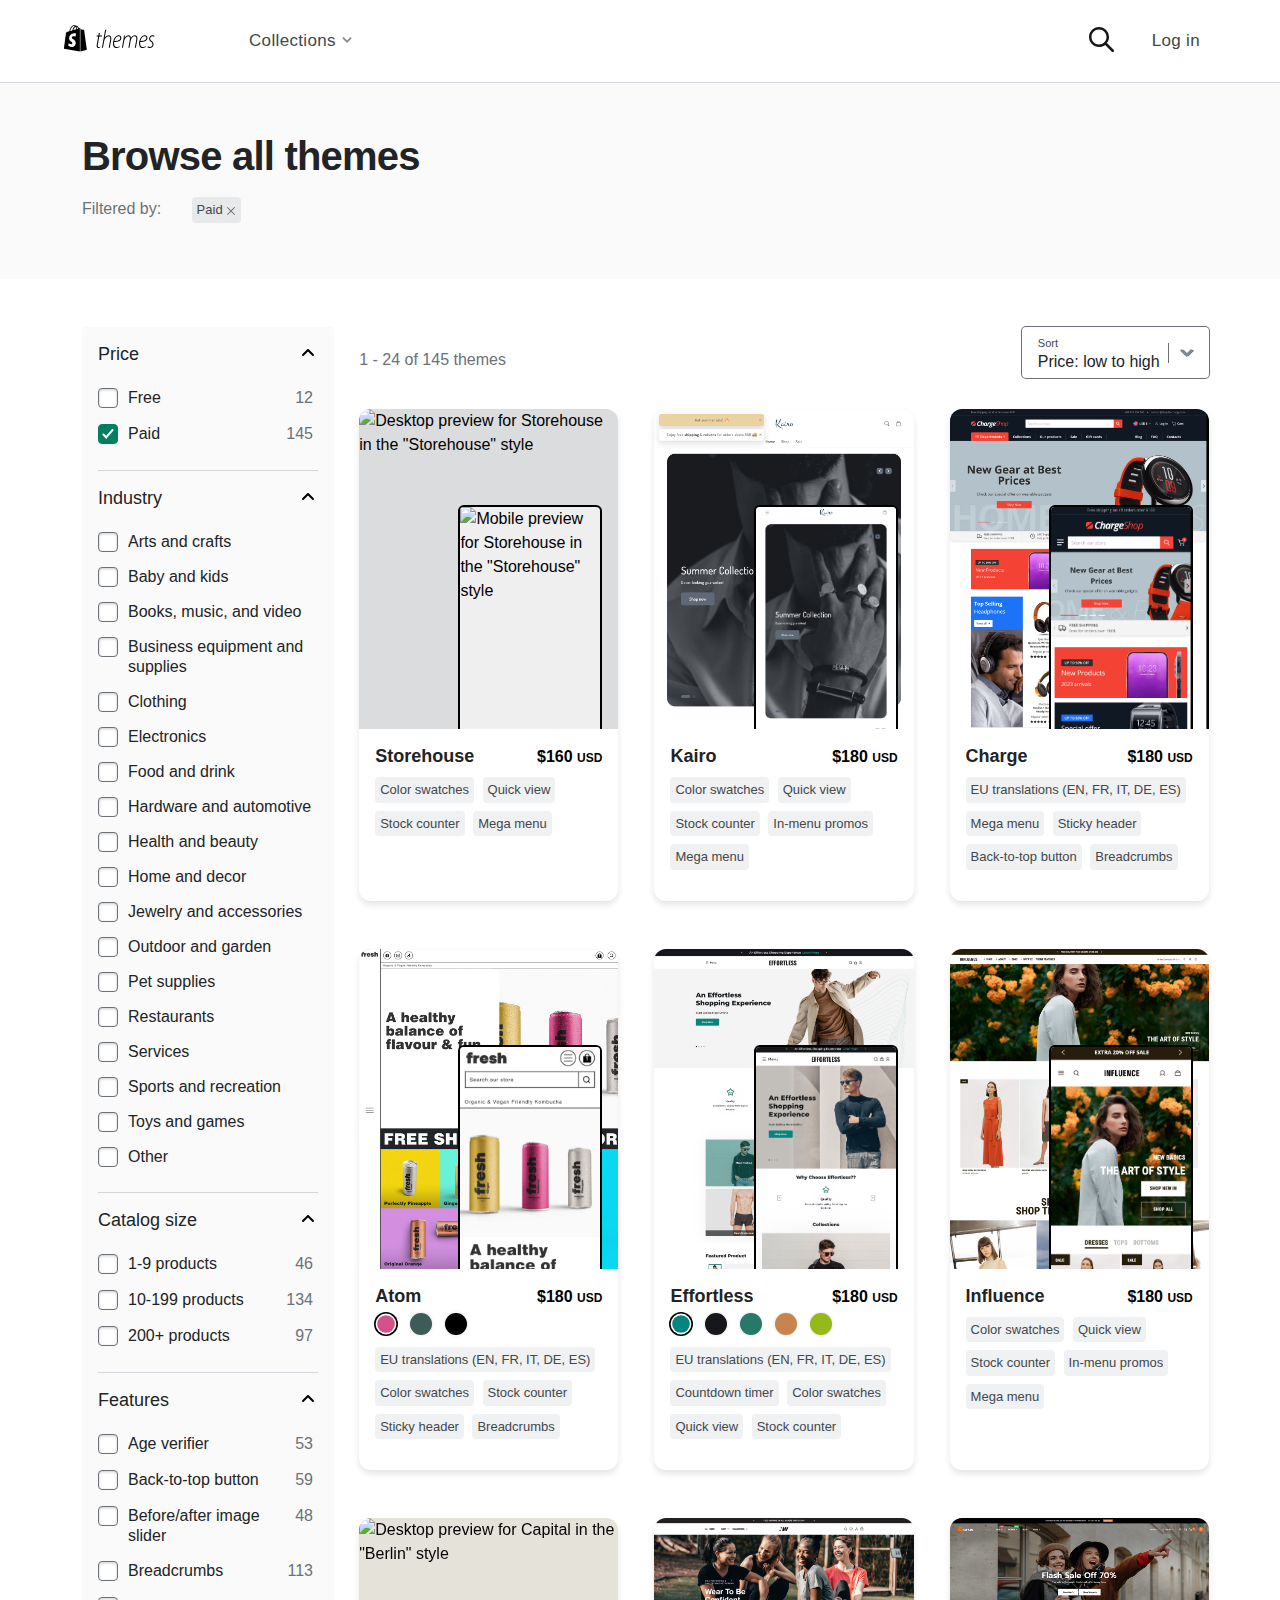
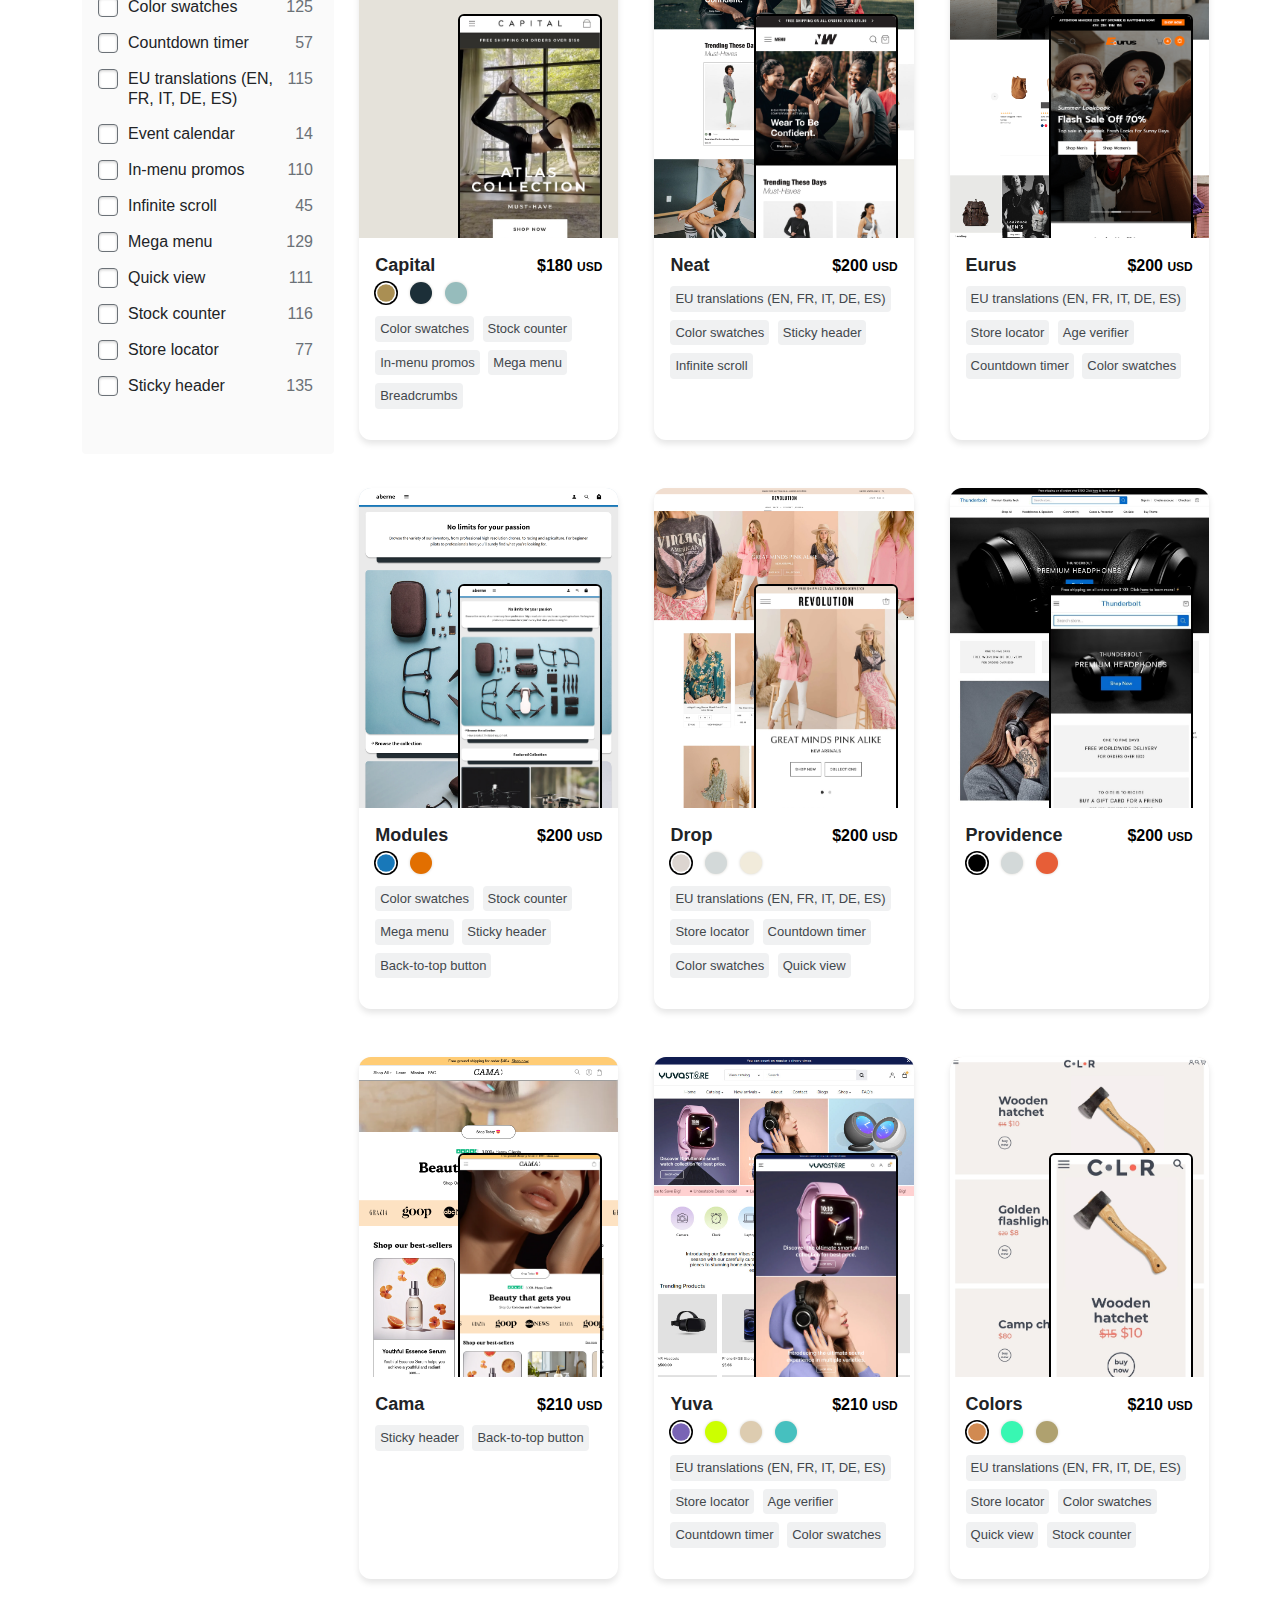
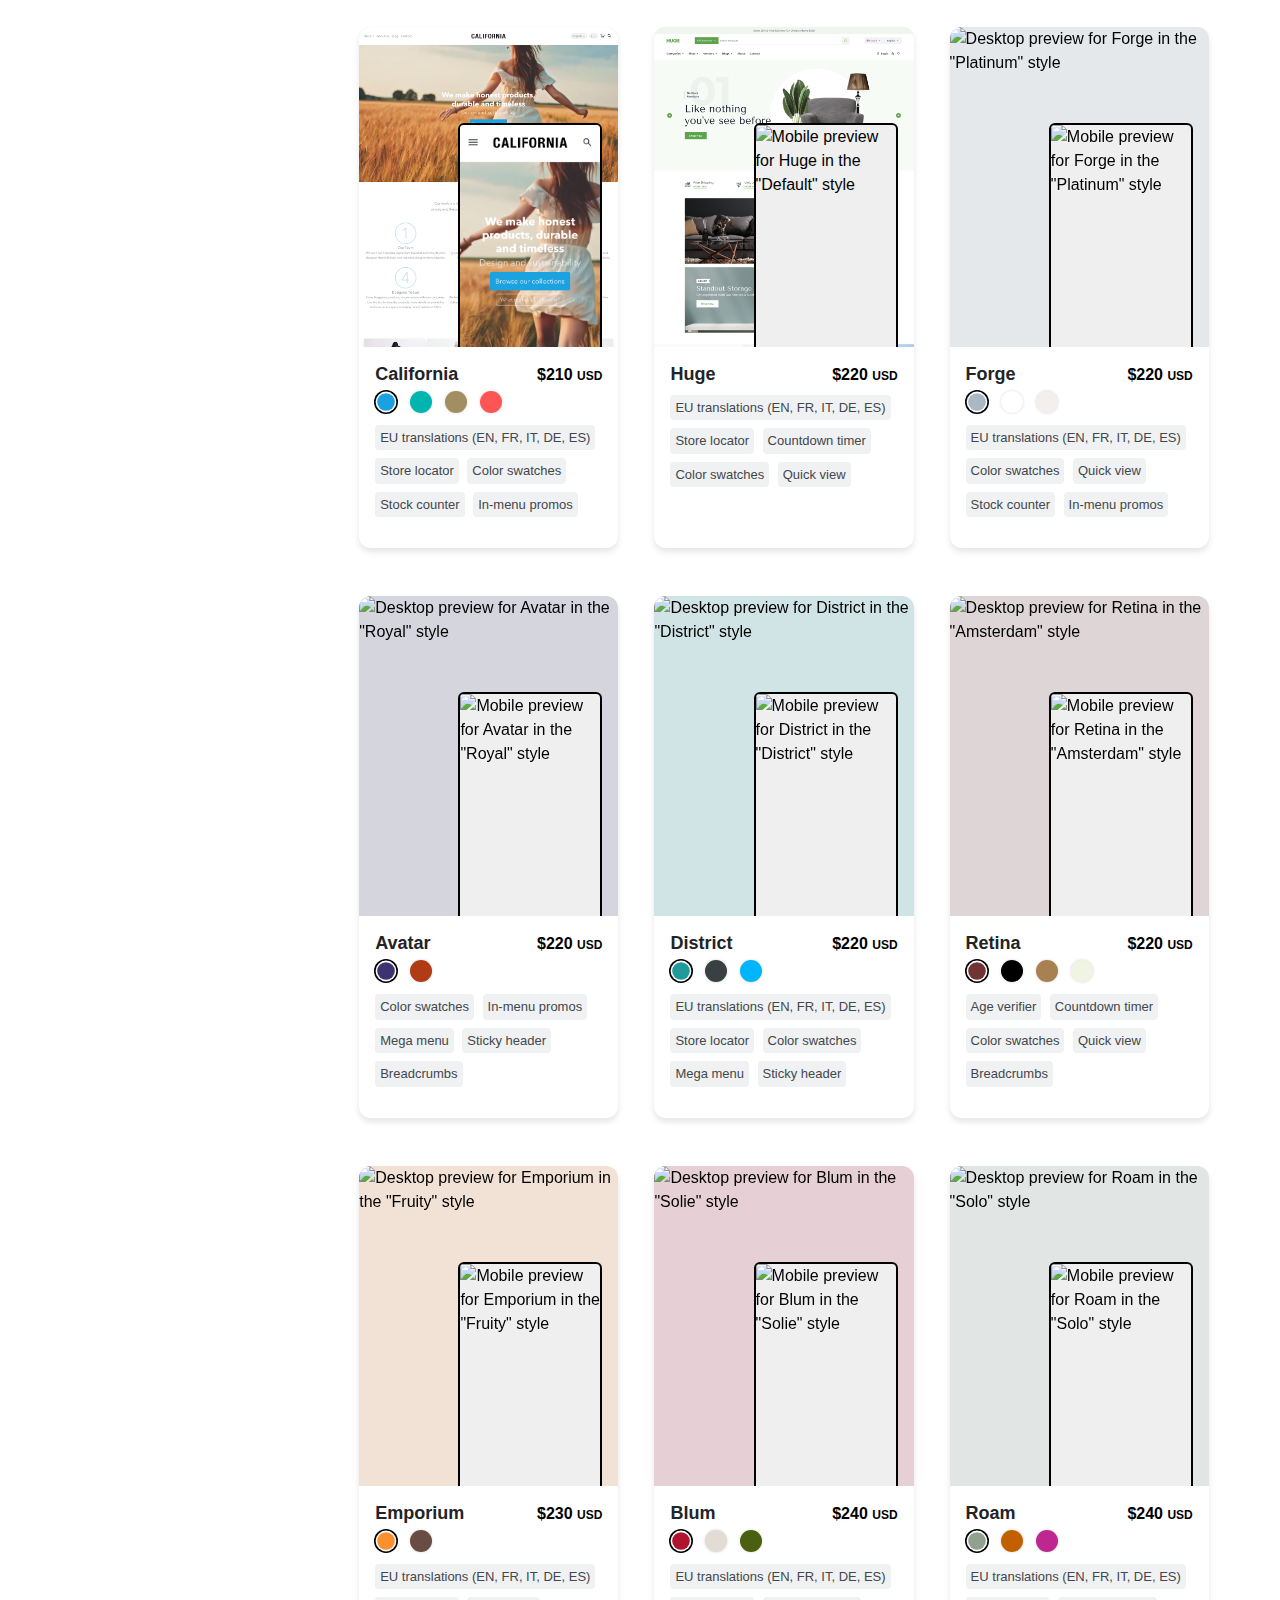
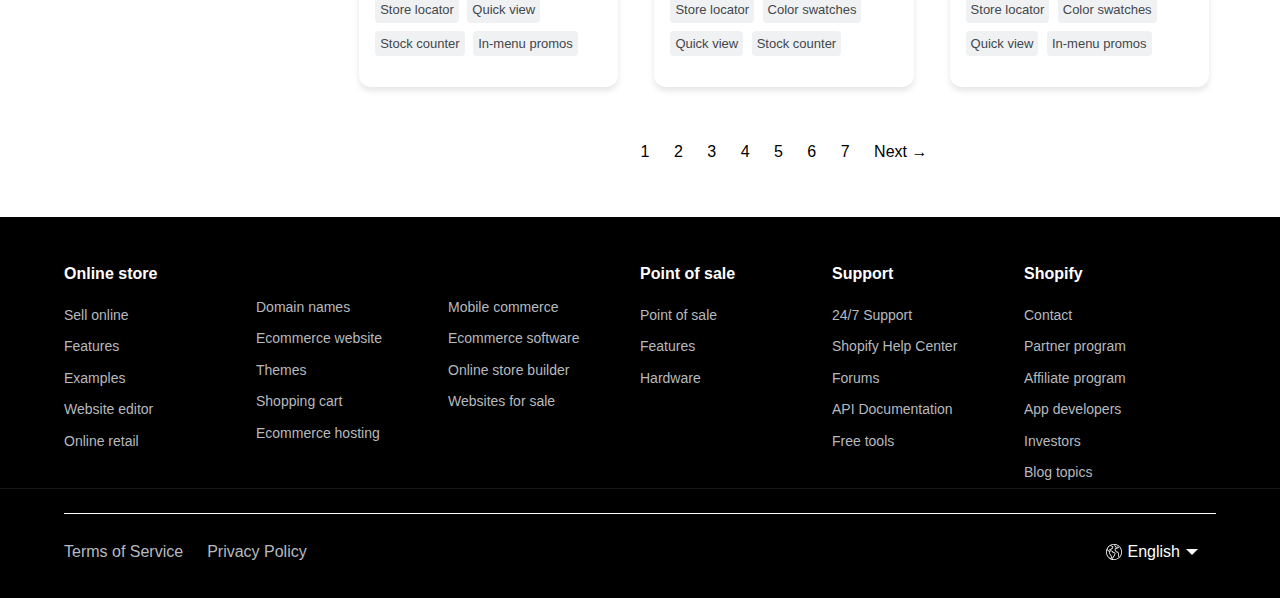
==== commit 85f841bb: "Update themes-low-to-high.html" ====
--- a/themes-low-to-high.html
+++ b/themes-low-to-high.html
@@ -1376,7 +1376,7 @@
                           data-theme-name="Storehouse" data-style-id="2311" data-style-name="Storehouse" data-paid="true"
                           data-surface-type="all" data-surface-inter-position="1" data-surface-intra-position="2"
                           class="theme__link" aria-label="Details about the Storehouse theme"
-                          href="./storehouse.html">
+                          href="./storehouse">
                           <section class="section theme-card__image-container">
                             <div class="grid">
                               <div class="grid__item">
@@ -1413,7 +1413,7 @@
                                   data-style-id="2311" data-style-name="Storehouse" data-paid="true" data-surface-type="all"
                                   data-surface-inter-position="1" data-surface-intra-position="2" class="theme__link"
                                   aria-label="Details about the Storehouse theme"
-                                  href="./storehouse.html">
+                                  href="./storehouse">
                                   <span
                                     class="heading--4 theme-v2-info__name theme-info__name gutter-bottom--reset">Storehouse</span>
                                 </a>
@@ -6303,4 +6303,4 @@
 
 </body>
 
-</html>+</html>
--- a/themes-low-to-high/application-fe9b131aa77ad1a07e9ea03e5612a3dfe524363c97635d5e527ce34648464bff.css
+++ b/themes-low-to-high/application-fe9b131aa77ad1a07e9ea03e5612a3dfe524363c97635d5e527ce34648464bff.css
@@ -0,0 +1 @@
+﻿*,*::before,*::after{box-sizing:border-box}main{display:block;background-color:#ffffff}p,ul,ol{margin:0;padding:0}ul,ol{list-style:none}cite{font-style:normal}h1,h2,h3,h4,h5{margin-top:0}figure{margin-left:0;margin-right:0}audio,canvas,img,video{vertical-align:middle}fieldset{border:0;margin:0;padding:0}textarea{resize:vertical}@media screen and (max-width: 78.0625em){input,textarea,select{font-size:1em}}.clearfix::after{content:'';display:table;clear:both}@supports (display: flow-root){.clearfix{display:flow-root}.clearfix::after{content:none}}.visuallyhidden{border:0;clip:rect(0 0 0 0);height:1px;margin:-1px;overflow:hidden;padding:0;position:absolute;width:1px;white-space:nowrap}.showvisuallyhidden,.visuallyhidden.focusable:active,.visuallyhidden.focusable:focus{clip:auto;height:auto;margin:0;overflow:visible;position:static;width:auto;white-space:inherit}.page-gutter{padding-left:5%;padding-right:5%}@media screen and (min-width: 100em){.page-gutter{padding-left:80px;padding-right:80px}}.item-gutter{padding-left:4px;padding-right:4px}@media screen and (min-width: 46.875em) and (max-width: 78.0625em){.item-gutter{padding-left:9px;padding-right:9px}}@media screen and (min-width: 78.125em){.item-gutter{padding-left:18px;padding-right:18px}}.is-transitioning{display:block !important;visibility:visible !important}.js-focus-hidden:focus{outline:none}a,button,[role='button'],input,label,select,textarea{touch-action:manipulation}button{background:none;margin:0;padding:0;border:0;border-radius:0;display:inline-block;cursor:pointer;color:inherit;font-family:inherit;font-size:inherit;font-weight:inherit;line-height:inherit}#PageContainer{overflow:hidden;max-width:1600px;margin-left:auto;margin-right:auto}#GlobalIconSymbols{width:0;height:0;visibility:hidden;overflow:hidden}main{margin-left:auto;margin-right:auto;position:relative}main::after{content:'';display:table;clear:both}@supports (display: flow-root){main{display:flow-root}main::after{content:none}}.page-container{margin-left:auto;margin-right:auto;position:relative;max-width:1600px}.page-container::after{content:'';display:table;clear:both}@supports (display: flow-root){.page-container{display:flow-root}.page-container::after{content:none}}@font-face{font-family:"ShopifySans";src:url("https://cdn.shopify.com/static/fonts/ShopifySans--light.woff2") format("woff2");font-style:normal;font-weight:300;font-display:swap}@font-face{font-family:"ShopifySans";src:url("https://cdn.shopify.com/static/fonts/ShopifySans--regular.woff2") format("woff2");font-style:normal;font-weight:400;font-display:swap}@font-face{font-family:"ShopifySans";src:url("https://cdn.shopify.com/static/fonts/ShopifySans--medium.woff2") format("woff2");font-style:normal;font-weight:500;font-display:swap}@font-face{font-family:"ShopifySans";src:url("https://cdn.shopify.com/static/fonts/ShopifySans--bold.woff2") format("woff2");font-style:normal;font-weight:700;font-display:swap}@font-face{font-family:"ShopifySans";src:url("https://cdn.shopify.com/static/fonts/ShopifySans--extrabold.woff2") format("woff2");font-style:normal;font-weight:800;font-display:swap}@font-face{font-family:"ShopifySans";src:url("https://cdn.shopify.com/static/fonts/ShopifySans--black.woff2") format("woff2");font-style:normal;font-weight:900;font-display:swap}body{margin:0;padding:0;background:#ffffff;font-family:sans-serif;font-size:1em;line-height:1.5;color:#6b7177;font-weight:400}body.shopify-sans-supported-lang{font-family:ShopifySans, Helvetica, Arial, Lucida Grande, sans-serif}.heading--jumbo{font-kerning:normal;font-variant-ligatures:common-ligatures contextual discretionary-ligatures;font-feature-settings:'kern', 'liga', 'clig', 'calt', 'dlig';display:block;margin-bottom:0.625em;color:#212326;font-size:2em;line-height:1.375;font-weight:800;font-family:ShopifySans, Helvetica, Arial, sans-serif;letter-spacing:-0.028125em}@media screen and (min-width: 46.875em) and (max-width: 78.0625em){.heading--jumbo{font-size:2em;margin-bottom:0.625em}}@media screen and (min-width: 78.125em){.heading--jumbo{font-size:3em;margin-bottom:0.5em}}h1,.heading--1{font-kerning:normal;font-variant-ligatures:common-ligatures contextual discretionary-ligatures;font-feature-settings:'kern', 'liga', 'clig', 'calt', 'dlig';display:block;margin-bottom:0.7142857143em;color:#212326;font-size:1.75em;line-height:1.2142857143;font-weight:800;font-family:ShopifySans, Helvetica, Arial, sans-serif;letter-spacing:-0.0207142857em}@media screen and (min-width: 46.875em) and (max-width: 78.0625em){h1,.heading--1{font-size:1.75em;margin-bottom:0.5em}}@media screen and (min-width: 78.125em){h1,.heading--1{font-size:2.5em;margin-bottom:0.3em}}h2,.heading--2{font-kerning:normal;font-variant-ligatures:common-ligatures contextual discretionary-ligatures;font-feature-settings:'kern', 'liga', 'clig', 'calt', 'dlig';display:block;margin-bottom:0.8333333333em;color:#212326;font-size:1.5em;line-height:1.3333333333;font-weight:400;font-family:ShopifySans, Helvetica, Arial, sans-serif}@media screen and (min-width: 46.875em) and (max-width: 78.0625em){h2,.heading--2{font-size:1.5em;margin-bottom:0.8333333333em}}@media screen and (min-width: 78.125em){h2,.heading--2{font-size:1.875em;margin-bottom:0.6em}}h3,.heading--3{display:block;font-size:1.25em;margin-bottom:0.9em;color:#212326;line-height:1.33333;font-weight:400;font-family:ShopifySans, Helvetica, Arial, sans-serif}@media screen and (min-width: 46.875em) and (max-width: 78.0625em){h3,.heading--3{font-size:1.25em;margin-bottom:0.9em}}@media screen and (min-width: 78.125em){h3,.heading--3{font-size:1.5em;margin-bottom:0.8333333333em}}h4,.heading--4{display:block;margin-bottom:0.625em;color:#212326;font-size:1em;line-height:1.33333125;font-weight:500;font-family:ShopifySans, Helvetica, Arial, sans-serif}@media screen and (min-width: 46.875em) and (max-width: 78.0625em){h4,.heading--4{font-size:1em;margin-bottom:0.75em}}@media screen and (min-width: 78.125em){h4,.heading--4{font-size:1.125em;margin-bottom:0.6666666667em}}h5,.heading--5{display:block;margin-bottom:1.4285714286em;color:#212326;font-size:0.875em;line-height:1.1428571429;font-weight:800;font-family:ShopifySans, Helvetica, Arial, sans-serif;text-transform:uppercase;letter-spacing:0.04375em}@media screen and (min-width: 46.875em) and (max-width: 78.0625em){h5,.heading--5{font-size:0.875em;margin-bottom:1.4285714286em}}@media screen and (min-width: 78.125em){h5,.heading--5{font-size:0.875em;margin-bottom:1.4285714286em}}a{text-decoration:none;cursor:pointer;color:#008060}.text-minor{font-size:0.75em}@media screen and (min-width: 78.125em){.text-minor{font-size:0.75em}}.text-major{font-size:1.125em}@media screen and (min-width: 78.125em){.text-major{font-size:1.25em}}.body-link,.applied-filters__remove-all{color:#008060;text-decoration:underline;text-decoration-line:underline;text-decoration-style:solid;text-decoration-color:currentColor;-webkit-text-decoration-skip:ink;text-decoration-skip-ink:auto}.body-link:hover,.applied-filters__remove-all:hover,.body-link:focus,.applied-filters__remove-all:focus{text-decoration:none}.body-link:active,.applied-filters__remove-all:active{background-color:rgba(0,128,96,0.125)}.body-link--base{color:#6b7177;text-decoration:underline;text-decoration-line:underline;text-decoration-style:solid;text-decoration-color:currentColor;-webkit-text-decoration-skip:ink;text-decoration-skip-ink:auto}.body-link--base:hover,.body-link--base:focus{text-decoration:none}.body-link--base:active{background-color:rgba(107,113,119,0.125)}.body-link--reverse{color:#ffffff;text-decoration:underline;text-decoration-line:underline;text-decoration-style:solid;text-decoration-color:currentColor;-webkit-text-decoration-skip:ink;text-decoration-skip-ink:auto}.body-link--reverse:hover,.body-link--reverse:focus{text-decoration:none}.body-link--reverse:active{background-color:rgba(255,255,255,0.125)}main p,main ul,main ol{margin-bottom:1em;line-height:1.5;font-size:1em}main p>a{color:#008060;text-decoration:underline;text-decoration-line:underline;text-decoration-style:solid;text-decoration-color:currentColor;-webkit-text-decoration-skip:ink;text-decoration-skip-ink:auto}main p>a:hover,main p>a:focus{text-decoration:none}main p>a:active{background-color:rgba(0,128,96,0.125)}.numbered-list{list-style:decimal;list-style-position:outside;margin-left:2.5em}.numbered-list li{margin-bottom:0.5em}.bulleted-list{list-style:disc;list-style-position:outside;margin-left:1.25em}.bulleted-list li{margin-bottom:0.5em}:lang(ja){font-family:'Hiragino Kaku Gothic Pro', 'ヒラギノ角ゴ Pro W3', 'メイリオ', Meiryo, 'MS P ゴシック', sans-serif;font-feature-settings:normal;font-variant-ligatures:normal}:lang(vi){font-family:-apple-system, BlinkMacSystemFont, sans-serif}:lang(ko){font-family:ShopifySans, -apple-system, BlinkMacSystemFont, sans-serif}:lang(ko) [class*='heading--']{word-break:keep-all}:lang(zh){font-family:ShopifySans, -apple-system, BlinkMacSystemFont, sans-serif}.grid{margin-top:0;margin-bottom:0;padding-left:5%;padding-right:5%}.grid::after{content:'';display:table;clear:both}@supports (display: flow-root){.grid{display:flow-root}.grid::after{content:none}}@media screen and (min-width: 100em){.grid{padding-left:80px;padding-right:80px}}.grid .grid{padding-left:0;padding-right:0;margin-left:-4px;margin-right:-4px}@media screen and (min-width: 46.875em) and (max-width: 78.0625em){.grid .grid{margin-left:-9px;margin-right:-9px}}@media screen and (min-width: 78.125em){.grid .grid{margin-left:-18px;margin-right:-18px}}.grid--bleed{padding-left:0;padding-right:0}.grid--layout-mode{padding-left:0;padding-right:0}.grid--layout-mode .grid{margin-left:0;margin-right:0}.grid--layout-mode .grid__item{padding-left:0;padding-right:0}.grid--equal-height::after,.grid--vertically-centered::after{content:none}@supports (display: flow-root){.grid--equal-height,.grid--vertically-centered{display:unset}}.grid--equal-height,.grid--vertically-centered{display:flex;flex-wrap:wrap}.grid--vertically-centered{align-items:center}.grid__item{display:block;position:relative;width:100%;float:left;padding-left:4px;padding-right:4px}@media screen and (min-width: 78.125em){.grid__item{padding-left:18px;padding-right:18px}}@media screen and (min-width: 46.875em) and (max-width: 78.0625em){.grid__item{padding-left:9px;padding-right:9px}}.grid__item--mobile-up-1{width:25%}.grid__item--mobile-up-2{width:50%}.grid__item--mobile-up-3{width:75%}.grid__item--mobile-up-4{width:100%}.grid__item--mobile-up-full{width:100%}.grid__item--mobile-up-half{width:50%}.grid__item--mobile-up-third{width:33.3333333333%}.grid__item--mobile-up-two-thirds{width:66.6666666667%}.grid__item--mobile-up-quarter{width:25%}.grid__item--mobile-up-three-quarters{width:75%}.grid__item--mobile-up-align-center{float:none;clear:left;margin-left:auto;margin-right:auto}.grid__item--mobile-up-align-left{float:left;clear:none;margin-left:0;margin-right:0}.grid__item--mobile-up-offset-1{margin-left:25%}.grid__item--mobile-up-offset-2{margin-left:50%}.grid__item--mobile-up-push-1{left:25%}.grid__item--mobile-up-pull-1{right:25%}.grid__item--mobile-up-push-2{left:50%}.grid__item--mobile-up-pull-2{right:50%}.grid__item--mobile-up-push-3{left:75%}.grid__item--mobile-up-pull-3{right:75%}.grid__item--mobile-up-push-4{left:100%}.grid__item--mobile-up-pull-4{right:100%}.grid__item--mobile-up-push-full{left:100%}.grid__item--mobile-up-pull-full{right:100%}.grid__item--mobile-up-push-half{left:50%}.grid__item--mobile-up-pull-half{right:50%}.grid__item--mobile-up-push-third{left:33.3333333333%}.grid__item--mobile-up-pull-third{right:33.3333333333%}.grid__item--mobile-up-push-two-thirds{left:66.6666666667%}.grid__item--mobile-up-pull-two-thirds{right:66.6666666667%}.grid__item--mobile-up-push-quarter{left:25%}.grid__item--mobile-up-pull-quarter{right:25%}.grid__item--mobile-up-push-three-quarters{left:75%}.grid__item--mobile-up-pull-three-quarters{right:75%}[class*='grid__item--mobile-up-push']{right:auto}[class*='grid__item--mobile-up-pull']{left:auto}@media screen and (min-width: 46.875em){.grid__item--tablet-up-1{width:16.6666666667%}.grid__item--tablet-up-2{width:33.3333333333%}.grid__item--tablet-up-3{width:50%}.grid__item--tablet-up-4{width:66.6666666667%}.grid__item--tablet-up-5{width:83.3333333333%}.grid__item--tablet-up-6{width:100%}.grid__item--tablet-up-full{width:100%}.grid__item--tablet-up-half{width:50%}.grid__item--tablet-up-third{width:33.3333333333%}.grid__item--tablet-up-two-thirds{width:66.6666666667%}.grid__item--tablet-up-quarter{width:25%}.grid__item--tablet-up-three-quarters{width:75%}.grid__item--tablet-up-align-center{float:none;clear:left;margin-left:auto;margin-right:auto}.grid__item--tablet-up-align-left{float:left;clear:none;margin-left:0;margin-right:0}.grid__item--tablet-up-offset-1{margin-left:16.6666666667%}.grid__item--tablet-up-offset-2{margin-left:33.3333333333%}.grid__item--tablet-up-offset-3{margin-left:50%}.grid__item--tablet-up-push-reset{left:inherit}.grid__item--tablet-up-pull-reset{right:inherit}.grid__item--tablet-up-push-1{left:16.6666666667%}.grid__item--tablet-up-pull-1{right:16.6666666667%}.grid__item--tablet-up-push-2{left:33.3333333333%}.grid__item--tablet-up-pull-2{right:33.3333333333%}.grid__item--tablet-up-push-3{left:50%}.grid__item--tablet-up-pull-3{right:50%}.grid__item--tablet-up-push-4{left:66.6666666667%}.grid__item--tablet-up-pull-4{right:66.6666666667%}.grid__item--tablet-up-push-5{left:83.3333333333%}.grid__item--tablet-up-pull-5{right:83.3333333333%}.grid__item--tablet-up-push-6{left:100%}.grid__item--tablet-up-pull-6{right:100%}.grid__item--tablet-up-push-full{left:100%}.grid__item--tablet-up-pull-full{right:100%}.grid__item--tablet-up-push-half{left:50%}.grid__item--tablet-up-pull-half{right:50%}.grid__item--tablet-up-push-third{left:33.3333333333%}.grid__item--tablet-up-pull-third{right:33.3333333333%}.grid__item--tablet-up-push-two-thirds{left:66.6666666667%}.grid__item--tablet-up-pull-two-thirds{right:66.6666666667%}.grid__item--tablet-up-push-quarter{left:25%}.grid__item--tablet-up-pull-quarter{right:25%}.grid__item--tablet-up-push-three-quarters{left:75%}.grid__item--tablet-up-pull-three-quarters{right:75%}[class*='grid__item--tablet-up-push']{right:auto}[class*='grid__item--tablet-up-pull']{left:auto}}@media screen and (min-width: 78.125em){.grid__item--desktop-up-1{width:8.3333333333%}.grid__item--desktop-up-2{width:16.6666666667%}.grid__item--desktop-up-3{width:25%}.grid__item--desktop-up-4{width:33.3333333333%}.grid__item--desktop-up-5{width:41.6666666667%}.grid__item--desktop-up-6{width:50%}.grid__item--desktop-up-7{width:58.3333333333%}.grid__item--desktop-up-8{width:66.6666666667%}.grid__item--desktop-up-9{width:75%}.grid__item--desktop-up-10{width:83.3333333333%}.grid__item--desktop-up-11{width:91.6666666667%}.grid__item--desktop-up-12{width:100%}.grid__item--desktop-up-full{width:100%}.grid__item--desktop-up-half{width:50%}.grid__item--desktop-up-third{width:33.3333333333%}.grid__item--desktop-up-two-thirds{width:66.6666666667%}.grid__item--desktop-up-quarter{width:25%}.grid__item--desktop-up-three-quarters{width:75%}.grid__item--desktop-up-align-center{float:none;clear:left;margin-left:auto;margin-right:auto}.grid__item--desktop-up-align-left{float:left;clear:none;margin-left:0;margin-right:0}.grid__item--desktop-up-offset-1{margin-left:8.3333333333%}.grid__item--desktop-up-offset-2{margin-left:16.6666666667%}.grid__item--desktop-up-offset-3{margin-left:25%}.grid__item--desktop-up-offset-4{margin-left:33.3333333333%}.grid__item--desktop-up-offset-5{margin-left:41.6666666667%}.grid__item--desktop-up-offset-6{margin-left:50%}.grid__item--desktop-up-push-reset{left:inherit}.grid__item--desktop-up-pull-reset{right:inherit}.grid__item--desktop-up-push-1{left:8.3333333333%}.grid__item--desktop-up-pull-1{right:8.3333333333%}.grid__item--desktop-up-push-2{left:16.6666666667%}.grid__item--desktop-up-pull-2{right:16.6666666667%}.grid__item--desktop-up-push-3{left:25%}.grid__item--desktop-up-pull-3{right:25%}.grid__item--desktop-up-push-4{left:33.3333333333%}.grid__item--desktop-up-pull-4{right:33.3333333333%}.grid__item--desktop-up-push-5{left:41.6666666667%}.grid__item--desktop-up-pull-5{right:41.6666666667%}.grid__item--desktop-up-push-6{left:50%}.grid__item--desktop-up-pull-6{right:50%}.grid__item--desktop-up-push-7{left:58.3333333333%}.grid__item--desktop-up-pull-7{right:58.3333333333%}.grid__item--desktop-up-push-8{left:66.6666666667%}.grid__item--desktop-up-pull-8{right:66.6666666667%}.grid__item--desktop-up-push-9{left:75%}.grid__item--desktop-up-pull-9{right:75%}.grid__item--desktop-up-push-10{left:83.3333333333%}.grid__item--desktop-up-pull-10{right:83.3333333333%}.grid__item--desktop-up-push-11{left:91.6666666667%}.grid__item--desktop-up-pull-11{right:91.6666666667%}.grid__item--desktop-up-push-12{left:100%}.grid__item--desktop-up-pull-12{right:100%}.grid__item--desktop-up-push-full{left:100%}.grid__item--desktop-up-pull-full{right:100%}.grid__item--desktop-up-push-half{left:50%}.grid__item--desktop-up-pull-half{right:50%}.grid__item--desktop-up-push-third{left:33.3333333333%}.grid__item--desktop-up-pull-third{right:33.3333333333%}.grid__item--desktop-up-push-two-thirds{left:66.6666666667%}.grid__item--desktop-up-pull-two-thirds{right:66.6666666667%}.grid__item--desktop-up-push-quarter{left:25%}.grid__item--desktop-up-pull-quarter{right:25%}.grid__item--desktop-up-push-three-quarters{left:75%}.grid__item--desktop-up-pull-three-quarters{right:75%}[class*='grid__item--desktop-up-push']{right:auto}[class*='grid__item--desktop-up-pull']{left:auto}}@media screen and (min-width: 90em){.grid__item--wide-up-1{width:8.3333333333%}.grid__item--wide-up-2{width:16.6666666667%}.grid__item--wide-up-3{width:25%}.grid__item--wide-up-4{width:33.3333333333%}.grid__item--wide-up-5{width:41.6666666667%}.grid__item--wide-up-6{width:50%}.grid__item--wide-up-7{width:58.3333333333%}.grid__item--wide-up-8{width:66.6666666667%}.grid__item--wide-up-9{width:75%}.grid__item--wide-up-10{width:83.3333333333%}.grid__item--wide-up-11{width:91.6666666667%}.grid__item--wide-up-12{width:100%}.grid__item--wide-up-full{width:100%}.grid__item--wide-up-half{width:50%}.grid__item--wide-up-third{width:33.3333333333%}.grid__item--wide-up-two-thirds{width:66.6666666667%}.grid__item--wide-up-quarter{width:25%}.grid__item--wide-up-three-quarters{width:75%}.grid__item--wide-up-align-center{float:none;clear:left;margin-left:auto;margin-right:auto}.grid__item--wide-up-align-left{float:left;clear:none;margin-left:0;margin-right:0}.grid__item--wide-up-offset-1{margin-left:8.3333333333%}.grid__item--wide-up-offset-2{margin-left:16.6666666667%}.grid__item--wide-up-offset-3{margin-left:25%}.grid__item--wide-up-offset-4{margin-left:33.3333333333%}.grid__item--wide-up-offset-5{margin-left:41.6666666667%}.grid__item--wide-up-offset-6{margin-left:50%}.grid__item--wide-up-push-reset{left:inherit}.grid__item--wide-up-pull-reset{right:inherit}.grid__item--wide-up-push-1{left:8.3333333333%}.grid__item--wide-up-pull-1{right:8.3333333333%}.grid__item--wide-up-push-2{left:16.6666666667%}.grid__item--wide-up-pull-2{right:16.6666666667%}.grid__item--wide-up-push-3{left:25%}.grid__item--wide-up-pull-3{right:25%}.grid__item--wide-up-push-4{left:33.3333333333%}.grid__item--wide-up-pull-4{right:33.3333333333%}.grid__item--wide-up-push-5{left:41.6666666667%}.grid__item--wide-up-pull-5{right:41.6666666667%}.grid__item--wide-up-push-6{left:50%}.grid__item--wide-up-pull-6{right:50%}.grid__item--wide-up-push-7{left:58.3333333333%}.grid__item--wide-up-pull-7{right:58.3333333333%}.grid__item--wide-up-push-8{left:66.6666666667%}.grid__item--wide-up-pull-8{right:66.6666666667%}.grid__item--wide-up-push-9{left:75%}.grid__item--wide-up-pull-9{right:75%}.grid__item--wide-up-push-10{left:83.3333333333%}.grid__item--wide-up-pull-10{right:83.3333333333%}.grid__item--wide-up-push-11{left:91.6666666667%}.grid__item--wide-up-pull-11{right:91.6666666667%}.grid__item--wide-up-push-12{left:100%}.grid__item--wide-up-pull-12{right:100%}.grid__item--wide-up-push-full{left:100%}.grid__item--wide-up-pull-full{right:100%}.grid__item--wide-up-push-half{left:50%}.grid__item--wide-up-pull-half{right:50%}.grid__item--wide-up-push-third{left:33.3333333333%}.grid__item--wide-up-pull-third{right:33.3333333333%}.grid__item--wide-up-push-two-thirds{left:66.6666666667%}.grid__item--wide-up-pull-two-thirds{right:66.6666666667%}.grid__item--wide-up-push-quarter{left:25%}.grid__item--wide-up-pull-quarter{right:25%}.grid__item--wide-up-push-three-quarters{left:75%}.grid__item--wide-up-pull-three-quarters{right:75%}[class*='grid__item--wide-up-push']{right:auto}[class*='grid__item--wide-up-pull']{left:auto}}.marketing-button{display:inline-block;padding:1em 1.8125em;border-radius:4px;font-family:ShopifySans, Helvetica, Arial, sans-serif;font-weight:700;font-size:1em;line-height:1.133;transition:150ms ease;transition-property:background-color, border-color, box-shadow, color;text-align:center;-webkit-user-select:none;-moz-user-select:none;user-select:none;-webkit-appearance:none;-moz-appearance:none;appearance:none;cursor:pointer;box-shadow:0 5px 15px 0 rgba(0,0,0,0.15);background-color:#008060;color:#ffffff;border-width:1px;border-style:solid;border-color:transparent}.marketing-button,.marketing-button:hover,.marketing-button:focus{text-decoration:none}.marketing-button:focus{outline:0}@media screen and (min-width: 46.875em){.marketing-button+.marketing-button{margin-left:16px}}.marketing-button:hover,.marketing-button:focus{background-color:#004c3f;color:#ffffff}.marketing-button:active{background-color:#002e25;color:#ffffff;border-color:#002e25}.marketing-button:hover{box-shadow:0 5px 25px 0 rgba(0,0,0,0.25)}.marketing-button:focus{box-shadow:0 0 0.1875em 0.1875em rgba(0,128,96,0.5)}.marketing-button[disabled],.marketing-form--is-loading .marketing-button{box-shadow:0 5px 15px 0 rgba(0,0,0,0.15);background-color:#828a91;color:#ffffff;cursor:not-allowed}.marketing-button[disabled]:hover,.marketing-button[disabled]:focus,.marketing-form--is-loading .marketing-button:hover,.marketing-form--is-loading .marketing-button:focus{background-color:#727b82;color:#ffffff}.marketing-button[disabled]:active,.marketing-form--is-loading .marketing-button:active{background-color:#697077;color:#ffffff}.marketing-button[disabled]:hover,.marketing-form--is-loading .marketing-button:hover{box-shadow:0 5px 25px 0 rgba(0,0,0,0.25)}.marketing-button[disabled]:focus,.marketing-form--is-loading .marketing-button:focus{box-shadow:0 0 0.1875em 0.1875em rgba(130,138,145,0.5)}.marketing-button[disabled]:hover,.marketing-button[disabled]:focus,.marketing-button[disabled]:active,.marketing-form--is-loading .marketing-button:hover,.marketing-form--is-loading .marketing-button:focus,.marketing-form--is-loading .marketing-button:active{background-color:#828a91}.marketing-form--is-loading button.marketing-button{position:relative}.marketing-form--is-loading button.marketing-button,.marketing-form--is-loading button.marketing-button:hover,.marketing-form--is-loading button.marketing-button:focus{color:#828a91}.marketing-form--is-loading button.marketing-button::after{content:'';display:block;width:24px;height:24px;position:absolute;top:50%;left:50%;margin-left:-12px;margin-top:-12px;border-radius:50%;border:3px solid #ffffff;border-top-color:transparent;animation:spin 1s infinite linear}@keyframes spin{0%{transform:rotate(0deg)}100%{transform:rotate(360deg)}}.marketing-button--block{width:100%;padding-left:0;padding-right:0}.marketing-button--secondary{box-shadow:none;background-color:transparent;color:#008060;border-width:0.125em;border-style:solid;border-color:#008060;padding:1em 1.75em}.marketing-button--secondary:hover,.marketing-button--secondary:focus{background-color:#008060;color:#ffffff}.marketing-button--secondary:active{background-color:#004c3f;color:#ffffff;border-color:#004c3f}.marketing-button--secondary:hover{box-shadow:none}.marketing-button--secondary:focus{box-shadow:0 0 0.1875em 0.1875em rgba(0,128,96,0.5)}.marketing-button--small{padding:0.75em 1.875em}.marketing-button--small.marketing-button--secondary{padding:0.6875em 1.75em}.marketing-button--skin-teal{box-shadow:0 5px 15px 0 rgba(0,0,0,0.15);background-color:#67ccc3;color:#212326}.marketing-button--skin-teal:hover,.marketing-button--skin-teal:focus{background-color:#28a2a0;color:#212326}.marketing-button--skin-teal:active{background-color:#28a2a0;color:#212326}.marketing-button--skin-teal:hover{box-shadow:0 5px 25px 0 rgba(0,0,0,0.25)}.marketing-button--skin-teal:focus{box-shadow:0 0 0.1875em 0.1875em rgba(40,162,160,0.5)}.marketing-button--skin-salmon{box-shadow:0 5px 15px 0 rgba(0,0,0,0.15);background-color:#fb758e;color:#212326}.marketing-button--skin-salmon:hover,.marketing-button--skin-salmon:focus{background-color:#e27271;color:#212326}.marketing-button--skin-salmon:active{background-color:#e27271;color:#212326}.marketing-button--skin-salmon:hover{box-shadow:0 5px 25px 0 rgba(0,0,0,0.25)}.marketing-button--skin-salmon:focus{box-shadow:0 0 0.1875em 0.1875em rgba(226,114,113,0.5)}.marketing-button--skin-lowlight{box-shadow:0 5px 15px 0 rgba(0,0,0,0.15);background-color:#212326;color:#ffffff}.marketing-button--skin-lowlight:hover,.marketing-button--skin-lowlight:focus{background-color:#131416;color:#ffffff}.marketing-button--skin-lowlight:active{background-color:#090a0b;color:#ffffff}.marketing-button--skin-lowlight:hover{box-shadow:0 5px 25px 0 rgba(0,0,0,0.25)}.marketing-button--skin-lowlight:focus{box-shadow:0 0 0.1875em 0.1875em rgba(33,35,38,0.5)}.marketing-button--skin-light{box-shadow:0 5px 15px 0 rgba(0,0,0,0.15);background-color:#ffffff;color:#008060}.marketing-button--skin-light:hover,.marketing-button--skin-light:focus{background-color:#f0f0f0;color:#008060}.marketing-button--skin-light:active{background-color:#e6e6e6;color:#008060}.marketing-button--skin-light:hover{box-shadow:0 5px 25px 0 rgba(0,0,0,0.25)}.marketing-button--skin-light:focus{box-shadow:0 0 0.1875em 0.1875em rgba(255,255,255,0.5)}.marketing-button--skin-reset{margin:0;padding:0;border:0;border-radius:0;color:inherit;background-color:transparent;box-shadow:none;-webkit-appearance:none;-moz-appearance:none;appearance:none;cursor:pointer}.marketing-button--skin-reset:focus,.marketing-button--skin-reset:hover,.marketing-button--skin-reset:active{background-color:transparent;box-shadow:none}.marketing-button--skin-reset:focus,.marketing-button--skin-reset:hover{color:#008060}.marketing-button--skin-reset:active{color:#004c3f}.marketing-button--hover-invert{border-color:#008060;border-width:0.125em}.marketing-button--hover-invert:focus,.marketing-button--hover-invert:hover,.marketing-button--hover-invert:active{background-color:transparent}.marketing-button-wrapper{display:inline}.link{color:inherit;text-decoration:underline;text-decoration-line:underline;text-decoration-style:solid;text-decoration-color:currentColor;-webkit-text-decoration-skip:ink;text-decoration-skip-ink:auto}.link:hover,.link:focus{text-decoration:none}.link:active{background-color:rgba(0,0,0,0.1)}.background-lowlight .link:active{background-color:rgba(255,255,255,0.2)}.link--secondary{color:#008060;padding-right:1.2em;text-decoration:none;font-weight:700;line-height:1.5}.link__arrow{position:absolute;margin-top:0.23em}.link--point-up .link__arrow{transform:rotate(-90deg);margin-top:0}.link--point-down .link__arrow{transform:rotate(90deg);margin-top:0}.link__arrow-inner{fill:currentColor;transform:translateX(0);transition:transform 300ms cubic-bezier(0.4, 0.22, 0.28, 1)}.link__arrow-inner.icon{width:1.2em;height:1.2em}.link:hover .link__arrow-inner,.link:focus .link__arrow-inner{transform:translateX(0.3em)}@media screen and (min-width: 46.875em){.marketing-form--inline{text-align:center}}.marketing-form--inline .marketing-input-wrapper{text-align:left}@media screen and (min-width: 46.875em){.marketing-form--inline .marketing-input-wrapper{margin-bottom:0}}.marketing-form--inline.subscribe__form .marketing-form__messages{text-align:left}.marketing-form--inline__heading{text-align:center}.marketing-form--lowlight .marketing-radio-label,.marketing-form--lowlight .marketing-checkbox-label{color:#ffffff}.marketing-form__hidden-on-success.js-is-hidden{display:none}.marketing-form__fallback-cta{margin-top:16px;color:#42474c}.marketing-input-wrapper{position:relative;display:block;margin-bottom:15px}.marketing-input-wrapper .marketing-select-wrapper,.marketing-input-wrapper .marketing-input,.marketing-input-wrapper .marketing-textarea{margin-bottom:0}.marketing-input-wrapper.js-is-hidden{display:none}.marketing-input,.marketing-textarea,.marketing-select{display:inline-block;height:3.2em;width:100%;margin:0 0 15px;padding:1em 0.9375em;color:#212326;font-family:ShopifySans, Helvetica, Arial, sans-serif;font-size:1em;box-shadow:0 0 0 1px #6b7177;border:1px solid transparent;border-radius:4px;background-color:#ffffff;transition:padding 150ms;-webkit-appearance:none;-moz-appearance:none;appearance:none}.marketing-form--lowlight .marketing-input,.background-lowlight .marketing-input,.marketing-form--lowlight .marketing-textarea,.background-lowlight .marketing-textarea,.marketing-form--lowlight .marketing-select,.background-lowlight .marketing-select{box-shadow:none}.marketing-input:focus,.marketing-input.focus,.marketing-textarea:focus,.marketing-textarea.focus,.marketing-select:focus,.marketing-select.focus{color:#000000;outline:0;box-shadow:0 0 0 2px #008060}.marketing-input:focus+.marketing-form__messages .error+.suggest,.marketing-input.focus+.marketing-form__messages .error+.suggest,.marketing-textarea:focus+.marketing-form__messages .error+.suggest,.marketing-textarea.focus+.marketing-form__messages .error+.suggest,.marketing-select:focus+.marketing-form__messages .error+.suggest,.marketing-select.focus+.marketing-form__messages .error+.suggest{display:none}.marketing-input:focus+.marketing-form__messages .error+.is-visible,.marketing-input.focus+.marketing-form__messages .error+.is-visible,.marketing-textarea:focus+.marketing-form__messages .error+.is-visible,.marketing-textarea.focus+.marketing-form__messages .error+.is-visible,.marketing-select:focus+.marketing-form__messages .error+.is-visible,.marketing-select.focus+.marketing-form__messages .error+.is-visible{display:block}.marketing-input[disabled],.marketing-textarea[disabled],.marketing-select[disabled]{background-color:#d2d5d9}.js-is-filled .marketing-input--floating{padding-top:1.5em;padding-bottom:0.5em}.marketing-input::-moz-placeholder,.marketing-textarea::-moz-placeholder{color:#6b7177}.marketing-input::placeholder,.marketing-textarea::placeholder{color:#6b7177}.marketing-input--error,.marketing-form--lowlight .marketing-input--error,.background-lowlight .marketing-input--error{box-shadow:0 0 0 2px t-color(utility-red)}.marketing-textarea{height:auto;min-height:3.2em}.marketing-select-wrapper{position:relative;display:block;margin-bottom:15px}.marketing-select-wrapper::after{content:'';display:block;position:absolute;top:50%;right:2.5em;height:1.25em;width:1px;background-color:#6b7177;transform:translateY(-50%)}.marketing-select-wrapper__icon{pointer-events:none;height:0.75em;width:0.75em;margin-bottom:-0.5625em;display:block;position:absolute;top:50%;right:1em;transform:translateY(-50%);fill:#828a91}.marketing-select{margin:0;padding-top:0.875em;padding-bottom:0.875em;padding-right:3em}.marketing-select::-ms-expand{display:none}.marketing-select--in-field{padding-top:1.375em;padding-bottom:0.375em}.marketing-label{display:block;margin-bottom:0.6153846154em;font-family:ShopifySans, Helvetica, Arial, sans-serif;font-weight:700;font-size:0.8125em;color:#42474c}.marketing-form--lowlight .marketing-label:not(.marketing-label--in-field),.background-lowlight .marketing-label:not(.marketing-label--in-field){color:#d2d5d9}.marketing-label--in-field{position:absolute;left:1rem;top:0.5rem;font-size:0.6875em;font-weight:400;pointer-events:none;z-index:10}.marketing-label--floating{opacity:0;transform:translateY(3px);transition-property:opacity, transform;transition-duration:150ms}.js-is-filled .marketing-label--floating{opacity:1;transform:translateY(0)}.marketing-label--hidden{display:inline}.marketing-form__messages{font-size:0.8125em;font-weight:500}.marketing-form__messages .error,.marketing-form__messages .success,.marketing-form__messages .suggest{display:block;padding:0.6153846154em 0 0}.marketing-form__messages.js-is-hidden .error,.marketing-form__messages.js-is-hidden .suggest.is-visible{display:none}.marketing-form__messages .error{color:#c43256}.marketing-form__messages .error a{color:#c43256;border-bottom:1px solid #c43256}.marketing-form__messages .success{display:none;color:#008060}.marketing-form__messages .success a{color:#c43256;border-bottom:1px solid #c43256}.marketing-form__messages .success.is-visible,.marketing-form--has-success .marketing-form__messages .success{display:block}.marketing-form__messages .suggest{display:none;color:#6b7177}.marketing-form--lowlight .marketing-form__messages .suggest,.background-lowlight .marketing-form__messages .suggest{color:#ffffff}.marketing-form__messages .suggest.is-visible{display:block}.marketing-form__ajax-success{display:none}.marketing-form__ajax-success.js-is-visible{display:block}.marketing-radio,.marketing-checkbox{border:0;clip:rect(0 0 0 0);height:1px;margin:-1px;overflow:hidden;padding:0;position:absolute;width:1px;white-space:nowrap;margin-bottom:15px;float:left}.marketing-radio:checked+label::after,.marketing-checkbox:checked+label::after{position:absolute;left:0;top:0;content:''}.marketing-radio:focus+label::before,.marketing-checkbox:focus+label::before{outline:none;border-color:#008060;box-shadow:0 0 4px 0 #008060}.marketing-radio-label,.marketing-checkbox-label{display:block;text-align:left;position:relative;margin-bottom:15px;padding-left:30px;line-height:20px;-webkit-user-select:none;-moz-user-select:none;user-select:none}.marketing-radio-label:hover::before,.marketing-checkbox-label:hover::before{border-color:#008060}.marketing-radio-label::before,.marketing-checkbox-label::before{content:'';position:absolute;left:0;top:0;height:20px;width:20px;background-color:#ffffff;border:1px solid #6b7177;border-radius:4px;box-shadow:inset 0 1px 3px rgba(0,0,0,0.2);transition:border-color 150ms ease}.marketing-radio--large+label,.marketing-checkbox--large+label{padding-left:42px;line-height:32px}.marketing-radio--large+label::before,.marketing-checkbox--large+label::before{width:32px;height:32px}.marketing-checkbox:checked+label::before{background-color:#008060;border-color:#008060;box-shadow:none}.marketing-checkbox:checked+label .marketing-checkbox-label__icon{display:block}.marketing-checkbox-label .marketing-checkbox-label__icon{display:none;fill:#ffffff;width:20px;height:20px;position:absolute;left:0;top:0}.marketing-checkbox--large:checked+label::after,.marketing-checkbox--large:checked+label .marketing-checkbox-label__icon{width:32px;height:32px}.marketing-radio:checked+label::after{left:5px;top:5px;width:10px;height:10px;border-radius:10px;background-color:#008060}.marketing-radio:checked+label::before{border-color:#008060}.marketing-radio-label::before{border-radius:50%}.marketing-radio--large:checked+label::after{left:8px;top:8px;width:16px;height:16px;border-radius:50%}.marketing-checkbox-label--inline,.marketing-radio-label--inline{margin-right:1em;margin-bottom:0;display:inline-block}.marketing-input-suffix-wrapper{position:relative}.marketing-input-suffix{position:absolute;top:0;right:0;padding-top:1em;padding-bottom:1em;padding-right:0.9375em;background-color:white;color:#6b7177;font-family:ShopifySans, Helvetica, Arial, sans-serif;font-size:1em;line-height:1;z-index:1;transition:opacity 150ms;border-radius:4px}.marketing-label__title{display:block;margin-bottom:4px}.marketing-label__subtitle{display:block;opacity:0.7;font-size:0.75em;margin-bottom:8px}.icon{display:inline-block;width:0.8em;height:1em;background-size:contain;background-position:center center;background-repeat:no-repeat}.icon--size-large{width:60px;height:60px}.icon--size-small{width:45px;height:45px}.icon--fill-primary{fill:#008060}.icon--fill-black{fill:#000000}.icon--fill-white{fill:#ffffff}.icon--fill-green{fill:#008060}.image{height:auto}.lazyload-image{box-sizing:content-box;display:block;overflow:hidden;position:relative;width:100%;margin:auto}.lazyload-image img{display:block}.lazyload-image .lazyload-image__placeholder{display:block;width:100%;height:0}.lazyload{display:block;height:0;overflow:hidden}img{max-width:100%}a img{border:0}img[data-srcset]{opacity:0;transition:opacity 150ms linear}img.lazyloaded[data-srcset]{opacity:1}.section{padding:4em 0}@media screen and (min-width: 46.875em){.section{padding-top:6em;padding-bottom:6em}}.section .section:first-child:not(:only-child){padding-top:0}.section .section:last-child:not(:only-child){padding-bottom:0}.section--tight{padding:2em 0}@media screen and (min-width: 46.875em){.section--tight{padding-top:3em;padding-bottom:3em}}.section--padding-top-only{padding-bottom:0}.section--padding-bottom-only{padding-top:0}.section--border{border-top:1px solid #d2d5d9}.section--image{background-position:top center;background-repeat:no-repeat;background-size:cover;position:relative}.section-heading{margin-bottom:2.8125em;text-align:center}@media screen and (min-width: 78.125em){.section-heading{margin-bottom:3.75em}}.section-heading--lowlight .section-heading__heading{color:#ffffff}.section-heading--lowlight .section-heading__subhead{color:#d2d5d9}.section-heading--lowlight .section-heading__kicker{color:#d2d5d9}.section-heading--tight{margin-bottom:1.5625em}.section-heading--tight .section-heading__heading{margin-bottom:0.25em}.section-heading--tight .section-heading__subhead{margin-bottom:0}.section-heading--tight .section-heading__kicker{margin-bottom:0.75em}.section-heading__subhead{font-weight:400;color:#6b7177}.section-heading__kicker{font-weight:700;color:#6b7177}.section-heading__kicker.section-heading__kicker--has-icon{display:inline-block;margin-bottom:0;vertical-align:middle}.section-heading__icon-wrapper{margin-bottom:0.625em}.section-heading__icon{width:1.75em;height:1.75em;margin-right:0.625em;vertical-align:middle}.section-heading--mobile-up-align-left{text-align:left}.section-heading--mobile-up-align-center{text-align:center}@media screen and (min-width: 46.875em){.section-heading--tablet-up-align-left{text-align:left}.section-heading--tablet-up-align-center{text-align:center}}@media screen and (min-width: 78.125em){.section-heading--desktop-up-align-left{text-align:left}.section-heading--desktop-up-align-center{text-align:center}}@media screen and (min-width: 90em){.section-heading--wide-up-align-left{text-align:left}.section-heading--wide-up-align-center{text-align:center}}.block{display:block;border-color:#d2d5d9;margin-bottom:2.8125em}.block__icon{margin-bottom:1em}.block__image{margin-bottom:1em}.block__image,.block__image img{width:100%}.block__content{margin-bottom:1em}.block__content:last-child,.block__content p:last-child{margin-bottom:0}.block__cta:last-child{margin-bottom:0}.block--padded{padding:32px}.block--rounded{border-radius:4px}.block--bordered{border-width:1px;border-style:solid}.block--lowlight .block__icon{fill:#ffffff}.block--lowlight .block__heading{color:#ffffff}.block--lowlight .block__content{color:#d2d5d9}.block--lowlight .block__cta a{color:#ffffff}.cookies-notice{z-index:1000;position:fixed;right:0;bottom:0;left:0;transform:translateY(100%);padding:16px;background-color:#000000;border-top:1px solid transparent;opacity:0;visibility:hidden;transition:all 300ms ease-in-out;-webkit-text-size-adjust:100%}.cookies-notice.js-is-active{transform:translateY(0);opacity:1;visibility:visible}@media screen and (min-width: 46.875em){.cookies-notice{padding-top:20px;padding-bottom:20px}}@media screen and (min-width: 90em){.cookies-notice__inner{margin:auto;max-width:1600px}}.cookies-notice__body{padding-right:16px;font-size:0.875em;line-height:1.5}@media screen and (max-width: 46.8125em){.cookies-notice__body{margin-bottom:16px}}@media screen and (min-width: 46.875em){.cookies-notice__body{float:left;width:80%;font-size:0.8125em}}.cookies-notice__body,.cookies-notice__body a{color:#ffffff}@media screen and (max-width: 46.8125em){.cookies-notice__cta{font-size:0.875em}}@media screen and (min-width: 46.875em){.cookies-notice__cta{float:left;width:20%}}.js-dismiss-btn:active,.js-dismiss-btn:focus{outline:auto 1px}.marketing-input-button-pair__field-wrapper{display:flex;flex-wrap:wrap;margin-left:-8px;margin-right:-8px}.marketing-input-button-pair__label,.marketing-input-button-pair__input,.marketing-input-button-pair__button{margin-right:8px;margin-bottom:8px}.marketing-input-button-pair__input,.marketing-input-button-pair__button{margin-left:8px}.marketing-input-wrapper .marketing-input-button-pair__input,.marketing-input-wrapper .marketing-input-button-pair__button{margin-bottom:8px}.marketing-input-button-pair__label{flex-basis:100%}.marketing-input-button-pair__input{flex-basis:0;flex-grow:999;min-width:250px}.marketing-input-button-pair__button{flex-grow:1}@media screen and (min-width: 46.875em){.js-is-sticky-init .sticky-menu-content{float:right}}.js-is-sticky-container .sticky-menu{position:fixed;top:0}.js-is-abs-container .sticky-menu{position:absolute;bottom:0;top:auto}@media screen and (min-width: 78.125em){.page--has-secondary-nav .js-is-abs-container .sticky-menu{top:auto}}.js-is-abs-container .in-page-menu{margin-bottom:0}.in-page-menu{list-style:none;margin-bottom:32px}.in-page-menu a{font-family:ShopifySans, Helvetica, Arial, sans-serif;font-weight:400;color:#42474c;font-size:1em;display:block;transition:all 150ms}.in-page-menu a:hover,.in-page-menu a:focus{color:#000000}.in-page-menu a.js-is-active{color:#000000;border-color:#000000}.in-page-menu--vertical{border-left:1px solid #d2d5d9}.in-page-menu--vertical a{margin-left:-1px;border-left:3px solid transparent;padding:0.625em 0 0.625em 1.0625em}.in-page-menu--horizontal a{border-bottom:2px solid transparent;margin-right:1em;transition-property:border, color;transition-duration:300ms;transition-timing-function:ease-in-out}.in-page-menu--horizontal li{display:inline-block}@media screen and (max-width: 46.8125em){.accordion-item--mobile.js-is-active .accordion-link::after{background-image:url("data:image/svg+xml;charset=utf8,%3Csvg%20xmlns%3D%22http%3A%2F%2Fwww.w3.org%2F2000%2Fsvg%22%20viewBox%3D%220%200%2044%2044%22%3E%3Cpath%20d%3D%22M4%2021.4h35.8v4.3H4z%22%2F%3E%3C%2Fsvg%3E")}.accordion-item--mobile .accordion-link{position:relative;cursor:pointer;display:block;width:100%;text-align:left;min-height:1.25em;padding-right:1.25em}.accordion-item--mobile .accordion-link::after{background-image:url("data:image/svg+xml;charset=utf8,%3Csvg%20xmlns%3D%22http%3A%2F%2Fwww.w3.org%2F2000%2Fsvg%22%20viewBox%3D%220%200%2044%2044%22%3E%3Cpath%20d%3D%22M4%2020.4h35.8v4.3H4z%22%2F%3E%3Cpath%20d%3D%22M19.7%204.7H24v35.8h-4.3z%22%2F%3E%3C%2Fsvg%3E");content:'';position:absolute;right:0;top:1px;width:1.25em;height:1.25em}.accordion-item--mobile .accordion-content{display:none}}.accordion-item .accordion-content{display:none}.icon-modules-close-white{background-image:url("data:image/svg+xml;charset=utf8,%3Csvg%20xmlns%3D%22http%3A%2F%2Fwww.w3.org%2F2000%2Fsvg%22%20viewBox%3D%220%200%2044%2044%22%3E%3Cstyle%20type%3D%22text%2Fcss%22%3Ecircle%2C%20ellipse%2C%20line%2C%20path%2C%20polygon%2C%20polyline%2C%20rect%2C%20text%20%7B%20fill%3A%20rgb%28255%2C%20255%2C%20255%29%20%21important%3B%20%7D%3C%2Fstyle%3E%3Cpath%20d%3D%22M39.196%2043.3L1.154%205.256l3.89-3.89%2038.04%2038.043z%22%2F%3E%3Cpath%20d%3D%22M.54%2039.413L38.58%201.37l3.89%203.89L4.428%2043.302z%22%2F%3E%3C%2Fsvg%3E");background-repeat:no-repeat}.icon-modules-close-black{background-image:url("data:image/svg+xml;charset=utf8,%3Csvg%20xmlns%3D%22http%3A%2F%2Fwww.w3.org%2F2000%2Fsvg%22%20viewBox%3D%220%200%2044%2044%22%3E%3Cstyle%20type%3D%22text%2Fcss%22%3Ecircle%2C%20ellipse%2C%20line%2C%20path%2C%20polygon%2C%20polyline%2C%20rect%2C%20text%20%7B%20fill%3A%20rgb%280%2C%200%2C%200%29%20%21important%3B%20%7D%3C%2Fstyle%3E%3Cpath%20d%3D%22M39.196%2043.3L1.154%205.256l3.89-3.89%2038.04%2038.043z%22%2F%3E%3Cpath%20d%3D%22M.54%2039.413L38.58%201.37l3.89%203.89L4.428%2043.302z%22%2F%3E%3C%2Fsvg%3E");background-repeat:no-repeat}.js-modal-open #Announcements,.js-modal-open #SiteNavContainer,.js-modal-open #PageContainer{display:none}.modal-container{display:none;min-height:100vh;left:0;opacity:0;padding:0 0 65px;top:0;width:100%;text-align:center;-webkit-overflow-scrolling:touch;z-index:-1;transition:opacity 150ms}@media screen and (max-width: 46.8125em){.modal-container{padding:0 0 32px}}.modal-container.js-is-transitioning{z-index:1000;display:block;visibility:visible;position:fixed}.modal-container.js-is-active{display:block;opacity:1;visibility:visible;z-index:1000}.modal-container button:-moz-focusring,.modal-container a:-moz-focusring{outline:solid #ffffff 2px}.modal-container--lowlight{background-color:#212326;color:#ffffff}.modal-container--highlight{background-color:#ffffff;color:#212326}.modal__header{position:fixed;top:0;left:0;width:100%;z-index:1}.modal__controls{margin-left:auto;margin-right:auto;padding-left:32px;padding-right:32px;max-width:990px;text-align:right}.modal__close{margin:0.625em -0.625em 0 0;padding:0.625em;opacity:0.7;transition:opacity 300ms ease}.modal__close:hover{opacity:1}.modal__close .icon{height:16px;width:16px}.modal{transform:translate3d(0, 0, 0);-webkit-backface-visibility:hidden;backface-visibility:hidden;perspective:1000;margin-left:auto;margin-right:auto;padding-top:130px;padding-right:32px;padding-left:32px;max-width:990px;position:relative;text-align:left;transition:all 150ms ease-out;transform:scale(0.85)}@media screen and (max-width: 46.8125em){.modal{padding-top:64px}}.js-is-active .modal{transform:scale(1)}.modal:focus{outline:none}.modal__heading{color:inherit}.popover-wrapper{position:relative;display:inline-block}.popover{display:none;opacity:0;position:absolute;z-index:1001;min-width:13.75em;text-align:left;background-clip:padding-box;transition:opacity 300ms}.popover-wrapper.is-active>.popover{display:block;opacity:1}.popover__trigger{cursor:pointer}.popover__content{display:block;background-color:#ffffff;padding:0.5em 0.625em;border-radius:4px;border:1px solid #d2d5d9;box-shadow:0 5px 30px 5px rgba(66,71,76,0.1)}.popover--align-top{top:0}.popover--align-right{right:0}.popover--align-bottom{bottom:0}.popover--align-left{left:0}.popover--position-left.popover--align-center,.popover--position-right.popover--align-center{top:50%;transform:translateY(-50%)}.popover--position-top.popover--align-center,.popover--position-bottom.popover--align-center{left:50%;transform:translateX(-50%)}.popover--position-top{bottom:100%;padding-bottom:16px}.popover--position-right{left:100%;padding-left:16px}.popover--position-bottom{top:100%;padding-top:16px}.popover--position-left{right:100%;padding-right:16px}.popover--measure{display:block !important;transform:translateX(-9999px) !important}body:not(.page--has-secondary-nav) .site-nav-container.is-sticky{position:sticky;top:0;z-index:1000}.marketing-nav-wrapper{max-width:1600px;margin:0 auto}.marketing-nav{width:100%;position:relative;clear:both}.marketing-nav--primary{display:flex;flex-wrap:wrap;align-items:center;padding-left:calc(5% + 4px);padding-right:calc(5% + 4px);border-bottom:1px solid}@media screen and (min-width: 46.875em){.marketing-nav--primary{padding-left:calc(5% + 9px);padding-right:calc(5% + 9px)}}@media screen and (max-width: 78.0625em){.marketing-nav--primary{height:60px}}@media screen and (min-width: 78.125em){.marketing-nav--primary{padding-left:calc(5% + 18px);padding-right:calc(5% + 18px)}}@media screen and (min-width: 78.125em){.marketing-nav--primary{min-height:80px}}.marketing-nav--skin-light{background-color:#ffffff;border-bottom-color:#d2d5d9}.marketing-nav--skin-light .marketing-nav__item{color:#42474c}.marketing-nav--skin-light .marketing-nav__item:hover,.marketing-nav--skin-light .marketing-nav__item:focus{color:#212326}.marketing-nav--skin-light .marketing-nav__item:active,.marketing-nav--skin-light .marketing-nav__item.marketing-nav__item--active{color:#212326}@media screen and (min-width: 78.125em){.marketing-nav--skin-light .marketing-nav__item--child{border-left-color:transparent;background-color:transparent}.marketing-nav--skin-light .marketing-nav__item--child:hover,.marketing-nav--skin-light .marketing-nav__item--child:focus{border-left-color:#008060;background-color:#f0f1f2}.marketing-nav--skin-light .marketing-nav__item--child:focus{outline:none;border-color:#008060}}.marketing-nav--skin-light .marketing-nav__hamburger{fill:#212326}.marketing-nav--skin-light .marketing-nav__arrow,.marketing-nav--skin-light .marketing-nav__external-indicator{fill:#828a91}.marketing-nav--skin-light .popover-wrapper.is-active>.marketing-nav__item>.marketing-nav__arrow,.marketing-nav--skin-light .popover-wrapper.is-active>.marketing-nav__item .marketing-nav__external-indicator,.marketing-nav--skin-light .marketing-nav__item:active>.marketing-nav__arrow,.marketing-nav--skin-light .marketing-nav__item:active .marketing-nav__external-indicator,.marketing-nav--skin-light .marketing-nav__item:focus>.marketing-nav__arrow,.marketing-nav--skin-light .marketing-nav__item:focus .marketing-nav__external-indicator,.marketing-nav--skin-light .marketing-nav__item:hover>.marketing-nav__arrow,.marketing-nav--skin-light .marketing-nav__item:hover .marketing-nav__external-indicator{fill:#212326}.marketing-nav--skin-light .marketing-nav__item--child .marketing-nav__arrow{fill:#828a91}.marketing-nav--skin-light .popover-wrapper.is-active>.marketing-nav__item--child>.marketing-nav__arrow,.marketing-nav--skin-light .popover-wrapper.is-active>.marketing-nav__item--child .marketing-nav__external-indicator,.marketing-nav--skin-light .marketing-nav__item--child:active>.marketing-nav__arrow,.marketing-nav--skin-light .marketing-nav__item--child:active .marketing-nav__external-indicator,.marketing-nav--skin-light .marketing-nav__item--child:focus>.marketing-nav__arrow,.marketing-nav--skin-light .marketing-nav__item--child:focus .marketing-nav__external-indicator,.marketing-nav--skin-light .marketing-nav__item--child:hover>.marketing-nav__arrow,.marketing-nav--skin-light .marketing-nav__item--child:hover .marketing-nav__external-indicator{fill:#212326}.marketing-nav--skin-light .popover-wrapper--dropdown>.popover>.popover__content{background-color:#ffffff}.marketing-nav--skin-light .popover-wrapper--dropdown>.popover>.popover__content>.popover__list{border-right-color:transparent}.marketing-nav--skin-light .popover-wrapper--dropdown>.popover.has-active-flyout>.popover__content>.popover__list{border-color:#d2d5d9}.marketing-nav--skin-light .popover-wrapper.is-active .marketing-nav__item--primary{color:#212326}.marketing-nav--skin-light .popover-wrapper.is-active>.marketing-nav__item--child{border-left-color:#008060;background-color:#f0f1f2}.marketing-nav--skin-dark{background-color:#002e25;border-bottom-color:transparent}.marketing-nav--skin-dark .marketing-nav__item{color:#cccdd7}.marketing-nav--skin-dark .marketing-nav__item:hover,.marketing-nav--skin-dark .marketing-nav__item:focus{color:#ffffff}.marketing-nav--skin-dark .marketing-nav__item:active,.marketing-nav--skin-dark .marketing-nav__item.marketing-nav__item--active{color:#ffffff}@media screen and (min-width: 78.125em){.marketing-nav--skin-dark .marketing-nav__item--child{border-left-color:transparent;background-color:transparent}.marketing-nav--skin-dark .marketing-nav__item--child:hover,.marketing-nav--skin-dark .marketing-nav__item--child:focus{border-left-color:#008060;background-color:#f0f1f2}.marketing-nav--skin-dark .marketing-nav__item--child:focus{outline:none;border-color:#008060}}.marketing-nav--skin-dark .marketing-nav__hamburger{fill:#ffffff}.marketing-nav--skin-dark .marketing-nav__arrow,.marketing-nav--skin-dark .marketing-nav__external-indicator{fill:#cccdd7}.marketing-nav--skin-dark .popover-wrapper.is-active>.marketing-nav__item>.marketing-nav__arrow,.marketing-nav--skin-dark .popover-wrapper.is-active>.marketing-nav__item .marketing-nav__external-indicator,.marketing-nav--skin-dark .marketing-nav__item:active>.marketing-nav__arrow,.marketing-nav--skin-dark .marketing-nav__item:active .marketing-nav__external-indicator,.marketing-nav--skin-dark .marketing-nav__item:focus>.marketing-nav__arrow,.marketing-nav--skin-dark .marketing-nav__item:focus .marketing-nav__external-indicator,.marketing-nav--skin-dark .marketing-nav__item:hover>.marketing-nav__arrow,.marketing-nav--skin-dark .marketing-nav__item:hover .marketing-nav__external-indicator{fill:#ffffff}.marketing-nav--skin-dark .marketing-nav__item--child .marketing-nav__arrow{fill:#6b7177}.marketing-nav--skin-dark .popover-wrapper.is-active>.marketing-nav__item--child>.marketing-nav__arrow,.marketing-nav--skin-dark .popover-wrapper.is-active>.marketing-nav__item--child .marketing-nav__external-indicator,.marketing-nav--skin-dark .marketing-nav__item--child:active>.marketing-nav__arrow,.marketing-nav--skin-dark .marketing-nav__item--child:active .marketing-nav__external-indicator,.marketing-nav--skin-dark .marketing-nav__item--child:focus>.marketing-nav__arrow,.marketing-nav--skin-dark .marketing-nav__item--child:focus .marketing-nav__external-indicator,.marketing-nav--skin-dark .marketing-nav__item--child:hover>.marketing-nav__arrow,.marketing-nav--skin-dark .marketing-nav__item--child:hover .marketing-nav__external-indicator{fill:#212326}.marketing-nav--skin-dark .popover-wrapper--dropdown>.popover>.popover__content{background-color:#ffffff}.marketing-nav--skin-dark .popover-wrapper--dropdown>.popover>.popover__content>.popover__list{border-right-color:transparent}.marketing-nav--skin-dark .popover-wrapper--dropdown>.popover.has-active-flyout>.popover__content>.popover__list{border-color:#d2d5d9}.marketing-nav--skin-dark .popover-wrapper.is-active .marketing-nav__item--primary{color:#ffffff}.marketing-nav--skin-dark .popover-wrapper.is-active>.marketing-nav__item--child{border-left-color:#008060;background-color:#f0f1f2}.marketing-nav--skin-dark .marketing-nav__logo>a:focus{outline:1px solid rgba(255,255,255,0.5);outline-offset:6px}.marketing-nav__items{margin-right:auto;display:flex}@media screen and (min-width: 46.875em){.marketing-nav__items>li{line-height:60px}}@media screen and (min-width: 78.125em){.marketing-nav__items>li{line-height:80px}}.marketing-nav__item{display:block;white-space:nowrap;font-size:1.0625em;font-weight:500;font-family:ShopifySans, Helvetica, Arial, sans-serif;transition-property:border-color, fill;transition-duration:300ms}.marketing-nav__item--primary{font-size:1.0625em;font-weight:500;letter-spacing:0.02em}@media screen and (min-width: 46.875em){.marketing-nav__item--primary{margin-left:15px;margin-right:15px;padding-left:0;padding-right:0}}.marketing-nav__item--primary:hover,.marketing-nav__item--primary:focus{font-weight:500}.marketing-nav__item--primary:active,.marketing-nav__item--primary.marketing-nav__item--active{font-weight:500}.marketing-nav--skin-light .marketing-nav__item--primary{color:#42474c}.marketing-nav--skin-light .marketing-nav__item--primary:hover,.marketing-nav--skin-light .marketing-nav__item--primary:focus{color:#212326}.marketing-nav--skin-light .marketing-nav__item--primary:active,.marketing-nav--skin-light .marketing-nav__item--primary.marketing-nav__item--active{color:#212326}.marketing-nav--skin-dark .marketing-nav__item--primary{color:#cccdd7}.marketing-nav--skin-dark .marketing-nav__item--primary:hover,.marketing-nav--skin-dark .marketing-nav__item--primary:focus{color:#ffffff}.marketing-nav--skin-dark .marketing-nav__item--primary:active,.marketing-nav--skin-dark .marketing-nav__item--primary.marketing-nav__item--active{color:#ffffff}.marketing-nav__item--user{font-size:1.0625em;font-weight:500;letter-spacing:0.02em}@media screen and (min-width: 46.875em){.marketing-nav__item--user{margin-left:15px;margin-right:15px;padding-left:0;padding-right:0}}.marketing-nav__item--user:hover,.marketing-nav__item--user:focus{font-weight:500}.marketing-nav__item--user:active,.marketing-nav__item--user.marketing-nav__item--active{font-weight:500}.marketing-nav--skin-light .marketing-nav__item--user{color:#42474c}.marketing-nav--skin-light .marketing-nav__item--user:hover,.marketing-nav--skin-light .marketing-nav__item--user:focus{color:#212326}.marketing-nav--skin-light .marketing-nav__item--user:active,.marketing-nav--skin-light .marketing-nav__item--user.marketing-nav__item--active{color:#212326}.marketing-nav--skin-dark .marketing-nav__item--user{color:#cccdd7}.marketing-nav--skin-dark .marketing-nav__item--user:hover,.marketing-nav--skin-dark .marketing-nav__item--user:focus{color:#ffffff}.marketing-nav--skin-dark .marketing-nav__item--user:active,.marketing-nav--skin-dark .marketing-nav__item--user.marketing-nav__item--active{color:#ffffff}.marketing-nav__item--secondary{font-size:0.9375em;font-weight:700;letter-spacing:normal}@media screen and (min-width: 46.875em){.marketing-nav__item--secondary{margin-left:15px;margin-right:15px;padding-left:0;padding-right:0}}.marketing-nav__item--secondary:hover,.marketing-nav__item--secondary:focus{font-weight:700}.marketing-nav__item--secondary:active,.marketing-nav__item--secondary.marketing-nav__item--active{font-weight:700}.marketing-nav__item--child{font-size:0.9375em;font-weight:700;letter-spacing:normal}@media screen and (min-width: 46.875em){.marketing-nav__item--child{margin-left:0;margin-right:0;padding-left:24px;padding-right:24px}}.marketing-nav__item--child:hover,.marketing-nav__item--child:focus{font-weight:700}.marketing-nav__item--child:active,.marketing-nav__item--child.marketing-nav__item--active{font-weight:700}.marketing-nav--skin-light .marketing-nav__item--child{color:#42474c}.marketing-nav--skin-light .marketing-nav__item--child:hover,.marketing-nav--skin-light .marketing-nav__item--child:focus{color:#212326}.marketing-nav--skin-light .marketing-nav__item--child:active,.marketing-nav--skin-light .marketing-nav__item--child.marketing-nav__item--active{color:#212326}.marketing-nav--skin-dark .marketing-nav__item--child{color:#6b7177}.marketing-nav--skin-dark .marketing-nav__item--child:hover,.marketing-nav--skin-dark .marketing-nav__item--child:focus{color:#212326}.marketing-nav--skin-dark .marketing-nav__item--child:active,.marketing-nav--skin-dark .marketing-nav__item--child.marketing-nav__item--active{color:#212326}.popover-wrapper>.marketing-nav__item--primary{transition:none}.popover-wrapper.is-active>.marketing-nav__item--primary:focus,.marketing-nav__item--primary:focus:hover,.popover-wrapper.is-active>.marketing-nav__item--user:focus,.marketing-nav__item--user:focus:hover{outline:0}@media screen and (min-width: 46.875em){.marketing-nav__item--primary,.marketing-nav__item--user{height:60px}}@media screen and (min-width: 78.125em){.marketing-nav__item--primary,.marketing-nav__item--user{height:80px}}.marketing-nav__item--primary.marketing-nav__item--active,.marketing-nav__item--user.marketing-nav__item--active{text-decoration:underline;text-underline-position:under}.marketing-nav__item--secondary{color:#6b7177}.marketing-nav__item--secondary.marketing-nav__item--active{color:#212326}.marketing-nav__item--secondary:hover,.marketing-nav__item--secondary:focus{color:#212326}@media screen and (max-width: 46.8125em){.marketing-nav__item--secondary{padding-top:7.5px;padding-bottom:7.5px;padding-left:5%}}@media screen and (min-width: 46.875em){.marketing-nav__item--secondary{height:60px}}@media screen and (min-width: 78.125em){.marketing-nav__item--secondary{height:70px}}.marketing-nav__item--child{width:100%;white-space:unset;text-align:left;padding-top:11.25px;padding-bottom:11.25px;line-height:1}@media screen and (min-width: 78.125em){.marketing-nav__item--child{padding-left:calc(24px - 3px);border:1px solid transparent;border-left:3px solid}}.marketing-nav__user{margin-right:0}.marketing-nav__button{margin-left:15px;padding-left:1.1875em;padding-right:1.1875em}.marketing-nav--skin-dark .marketing-nav__button:not([class^='marketing-button--skin-']){border-color:#008060;border-width:0.125em;padding:0.8125em 1.25em}.marketing-nav--skin-dark .marketing-nav__button:not([class^='marketing-button--skin-']):focus,.marketing-nav--skin-dark .marketing-nav__button:not([class^='marketing-button--skin-']):hover,.marketing-nav--skin-dark .marketing-nav__button:not([class^='marketing-button--skin-']):active{background-color:transparent}.marketing-nav--secondary{position:relative;z-index:1;min-height:60px;border-bottom:1px solid;background-color:#ffffff;border-bottom-color:#d2d5d9}@media screen and (max-width: 46.8125em){.marketing-nav--secondary{border-top:1px solid #d2d5d9}}@media screen and (min-width: 78.125em){.marketing-nav--secondary{min-height:70px}}.marketing-nav--secondary .marketing-nav__items{background-color:#ffffff}@media screen and (max-width: 46.8125em){.marketing-nav--secondary .marketing-nav__items{display:none;position:absolute;z-index:10;width:100%;top:60px;left:0;padding-top:7.5px;padding-bottom:7.5px;border-bottom:1px solid #d2d5d9}}@media screen and (min-width: 46.875em){.marketing-nav--secondary .marketing-nav__items{display:flex !important;flex-wrap:wrap;margin-left:-15px;padding-left:calc(5% + 9px);padding-right:calc(5% + 9px)}}@media screen and (min-width: 78.125em){.marketing-nav--secondary .marketing-nav__items{padding-left:calc(5% + 18px);padding-right:calc(5% + 18px)}}@media screen and (min-width: 46.875em){.marketing-nav--secondary .marketing-nav__items>li{line-height:60px}}@media screen and (min-width: 78.125em){.marketing-nav--secondary .marketing-nav__items>li{line-height:70px}}.marketing-nav__item--child.marketing-nav__item--separated{position:relative;margin-bottom:11.25px}.marketing-nav__item--child.marketing-nav__item--separated::after{content:'';position:absolute;bottom:-6.625px;border-bottom:1px solid #d2d5d9;left:calc(24px - 3px);right:24px}.marketing-nav__secondary-button{width:100%;padding-left:5%;text-align:left;font-size:1.0625em;line-height:60px;color:#212326}@media screen and (min-width: 46.875em){.marketing-nav__secondary-button{display:none}}.marketing-nav__logo{margin-right:auto}@media screen and (min-width: 78.125em){.marketing-nav__logo{margin-right:1.5625em}}@media screen and (max-width: 78.0625em){.marketing-nav__logo--centered{margin-left:auto;margin-right:auto}}.marketing-nav__logo .icon,.marketing-nav__hamburger .icon{width:100%;height:100%}@media (forced-colors: active){.marketing-nav__logo .icon,.marketing-nav__hamburger .icon{fill:CanvasText}}.marketing-nav__logo__shopify{display:block;width:111px;height:32px}@media screen and (min-width: 78.125em){.marketing-nav__logo__shopify{width:121px;height:35px;margin-top:-2px}}.marketing-nav__hamburger{box-sizing:content-box;width:1.25em;height:1.25em;padding:0.75em;margin-right:-0.75em}.marketing-nav__hamburger::-moz-focus-inner{padding:0;border:0}.marketing-nav__arrow,.marketing-nav__external-indicator{display:inline-block}.marketing-nav__arrow{vertical-align:middle;width:12px;height:6px;margin-left:5px}.marketing-nav__item--primary .marketing-nav__arrow{width:12px;height:6px;margin-left:5px;margin-top:-3px}.marketing-nav__item--secondary .marketing-nav__arrow{width:12px;height:6px;margin-left:5px;margin-top:-3px}.marketing-nav__item--child .marketing-nav__arrow{position:absolute;right:24px;top:11.25px;width:7px;height:0.9375em}@media screen and (max-width: 46.8125em){.marketing-nav--secondary .marketing-nav__arrow{position:absolute;top:50%;right:5%;margin-top:-3px}}.marketing-nav__external-indicator{vertical-align:middle;width:7px;height:7px;margin-left:2px;margin-top:-8px;transition:fill 300ms}.marketing-nav__item--primary .marketing-nav__external-indicator{width:7px;height:7px;margin-left:2px;margin-top:-8px}.marketing-nav__item--user .marketing-nav__external-indicator{width:7px;height:7px;margin-left:2px;margin-top:-8px}.marketing-nav__item--secondary .marketing-nav__external-indicator{width:7px;height:7px;margin-left:2px;margin-top:-8px}.marketing-nav__item--child .marketing-nav__external-indicator{width:7px;height:7px;margin-left:2px;margin-top:-8px}.popover-wrapper--dropdown,.popover-wrapper--flyout{display:block;cursor:auto}.popover-wrapper--dropdown>.popover{width:auto;padding-top:0;margin-left:15px;margin-top:-15px}.popover-wrapper--dropdown>.popover>.popover__content{width:100%;padding-left:0;padding-right:0;transition:width 300ms;transition-delay:100ms;overflow:hidden}.popover-wrapper--dropdown>.popover>.popover__content>.popover__list{width:15.625em;position:relative;z-index:1;border-right:1px solid;min-height:0;transition:border-color 300ms, min-height 300ms}.popover-wrapper--dropdown>.popover>.popover__content>.popover__list>li{background-color:#ffffff}.popover-wrapper--dropdown>.popover.has-active-flyout>.popover__content{width:200%;transition-delay:0ms}.popover-wrapper--flyout{position:static}.popover-wrapper--flyout>.popover{width:100%;padding-left:0}.popover-wrapper--flyout>.popover>.popover__content{padding:0;background:none;box-shadow:none;border:none}.popover-wrapper--flyout .popover__description{font-size:0.875em;color:#434f5d;line-height:1.5;padding:11.25px 15px 11.25px calc(24px)}.popover-wrapper--flyout .popover__trigger{position:relative}.popover-wrapper--flyout.is-active .popover__trigger::after,.popover-wrapper--flyout.is-active .popover__trigger::before{content:'';position:absolute;z-index:1;right:-2px;top:50%;transform:translateY(-50%)}.popover-wrapper--flyout.is-active .popover__trigger::before{width:50%;height:150%}.popover-wrapper--flyout.is-active .popover__trigger::after{width:20%;height:200%}.skip-to-main.focusable:focus{font-family:ShopifySans, Helvetica, Arial, sans-serif;font-weight:400;position:absolute;color:#000000;height:60px;line-height:60px;padding:0 16px;background:#ffffff;z-index:1001}@media screen and (min-width: 78.125em){.skip-to-main.focusable:focus{height:80px;line-height:80px}}.footer--main{margin-left:auto;margin-right:auto;position:relative;background:#002e25}.footer--main::after{content:'';display:table;clear:both}@supports (display: flow-root){.footer--main{display:flow-root}.footer--main::after{content:none}}.footer-section{margin-bottom:2em}.footer-section::after{content:'';display:table;clear:both}@supports (display: flow-root){.footer-section{display:flow-root}.footer-section::after{content:none}}.footer-subhead{margin:0 0 0.625em;color:#ffffff;letter-spacing:normal}.footer-link{display:block;font-size:0.875em;padding:0.375em 0;color:#b6babf;transition:color 300ms ease-in-out}.footer-link:hover,.footer-link:focus{color:#ffffff}.footer-link:hover .footer-link--external-icon,.footer-link:focus .footer-link--external-icon{fill:#ffffff}.footer-link--external-icon{fill:#b6babf;transition:fill 300ms ease-in-out}.footer-top{padding-bottom:1.5625em}@media screen and (max-width: 46.8125em){.footer-top{padding-top:1.5625em}}.footer-top+.footer-bottom{border-top:1px solid rgba(210,213,217,0.1)}.footer-bottom{padding-top:2em;padding-bottom:2em}.footer-bottom::after{content:'';display:table;clear:both}@supports (display: flow-root){.footer-bottom{display:flow-root}.footer-bottom::after{content:none}}.footer-bottom a{color:#b6babf;transition:color 300ms ease-in-out}.footer-bottom a:hover{color:#ffffff}.footer-bottom__links>a{color:#ffffff;line-height:2em;white-space:nowrap}@media screen and (min-width: 46.875em){.footer-bottom__links>a{margin-left:16px}}@media screen and (max-width: 46.8125em){.footer-bottom__links>a{display:block}}.footer-bottom__links>a:hover,.footer-bottom__links>a:focus{color:#ffffff}.footer-country-select{margin-bottom:0;display:inline-block;position:relative;width:auto;line-height:2em}@media screen and (min-width: 46.875em){.footer-country-select{margin-left:16px}}.footer-country-select__trigger{min-width:44px;min-height:44px;color:#ffffff;transition:color 300ms ease-in-out}.footer-country-select__trigger:hover,.footer-country-select__trigger:focus{color:#ffffff}.footer-country-select__trigger:hover .footer-country-select__globe,.footer-country-select__trigger:hover .footer-country-select__arrow,.footer-country-select__trigger:focus .footer-country-select__globe,.footer-country-select__trigger:focus .footer-country-select__arrow{fill:#ffffff}.footer-country-select__globe,.footer-country-select__arrow{fill:#ffffff;transition:fill 300ms ease-in-out;display:inline-block;vertical-align:middle}.footer-country-select__globe{width:1em;height:1em;margin-bottom:0.1875em}.footer-country-select__arrow{margin-bottom:0.1875em;width:0.75em;height:0.75em}.footer-country-select__popover.is-active .footer-country-select__arrow{transform:rotate(180deg)}.footer-country-select__text{padding-left:0.375em;padding-right:0.375em}.footer-country-select__content{-moz-column-count:2;column-count:2}.footer-country-select__heading{color:#002e25;padding-left:21px;padding-top:11.25px}@media screen and (max-width: 46.8125em){.footer-country-select__heading{padding-left:9.5px}}.footer-country-select__country{display:inline-block;width:100%}.footer-country-select__country a{color:#42474c;font-weight:700;line-height:1;padding:11.25px 24px 11.25px 21px;border-left:3px solid transparent;margin-left:0;margin-right:0;white-space:nowrap;display:block}@media screen and (max-width: 46.8125em){.footer-country-select__country a{font-size:0.875em;padding-right:12.5px;padding-left:9.5px;min-height:44px;line-height:1.5}}.footer-country-select__country a:hover,.footer-country-select__country a:focus{color:#212326;border-left-color:#008060}.footer-country-select__country a:active{border-left-color:#212326}.footer-country-select__country--active a{color:#212326;border-left-color:#008060}.footer-social__list{display:inline-block}@media screen and (min-width: 46.875em){.footer-social__list{margin-left:-0.6875em}}.footer-social__list-item{display:inline-block}.footer-social__icon{display:flex;padding:0.6875em}.footer-social__icon .icon{width:1.375em;height:1.375em;fill:#ffffff;transition:fill 300ms ease-in-out}.footer-social__icon:hover .icon,.footer-social__icon:focus .icon{fill:#ffffff}.footer-nav{border-bottom:1px solid rgba(210,213,217,0.1);margin-bottom:1.5625em}@media screen and (max-width: 46.8125em){.footer-nav{text-align:center;padding-bottom:1.5625em}}.footer-nav a{font-family:ShopifySans, Helvetica, Arial, sans-serif;font-weight:700;font-size:1em;margin-right:1em;color:#ffffff;display:inline-block}@media screen and (max-width: 46.8125em){.footer-nav a{margin-right:0.5em;margin-left:0.5em;padding-top:0.3125em}}@media screen and (min-width: 46.875em){.footer-nav a{line-height:70px;border-bottom:2px solid #002e25;transition-property:border-color, fill;transition-duration:300ms}.footer-nav a:hover,.footer-nav a:focus{color:#ffffff;border-color:#ffffff}}.footer-nav__list,.footer-nav__list-item{display:inline-block}.footer-column--nameless{margin-top:1.65em}.footer-nav__attribution{display:block;position:relative;margin-top:27px}@media screen and (min-width: 46.875em){.footer-nav__attribution{float:right}}.footer-nav__attribution svg{width:180px}.drawer{display:none;position:fixed;overflow-y:scroll;overflow-x:hidden;-webkit-overflow-scrolling:touch;z-index:1000;top:0;bottom:0;width:100%;max-width:100%;transition:transform 0.4s cubic-bezier(0.4, 0, 0.2, 1);background-color:#ffffff;font-size:1.1428571429em;font-family:ShopifySans, Helvetica, Arial, sans-serif}@media screen and (prefers-reduced-motion: reduce){.drawer{transition:none;animation:none}}.drawer.js-drawer--is-transitioning{display:block;visibility:visible}.js-drawer-open .drawer{display:block;transform:translateX(0)}.drawer .marketing-nav__logo__shopify{margin-top:0}.drawer--left{left:0;transform:translateX(-100%)}.drawer--right{right:0;transform:translateX(100%)}.drawer__inner{position:relative;min-height:100%;padding-right:32px;padding-bottom:32px;padding-left:32px}@media screen and (max-width: 78.0625em){.drawer__inner .marketing-form__button{width:100%}}.drawer__top{position:relative;height:60px;padding-top:16px;padding-bottom:16px}.drawer__close-button{display:block;box-sizing:content-box;width:1.25em;height:1.25em;padding:0.75em;fill:#212326;position:absolute;top:50%;right:-0.75em;transform:translateY(-50%)}@media (forced-colors: active){.drawer__close-button{fill:CanvasText}}.drawer__close-button .icon{width:100%;height:100%}.drawer__items{padding-top:16px;border-top:1px solid #d2d5d9}.drawer__items+.drawer__items{margin-top:16px}.drawer__description{font-size:0.75em;line-height:1.5;padding-left:0.125em;margin-bottom:16px}.drawer__items--nested{margin-bottom:16px;padding-top:0;border-top:0}.drawer__items--nested .drawer__items-wrapper{margin-left:1.0625em}.drawer__items--nested>li{border-left:1px solid #d2d5d9}.drawer__item{display:block;width:100%;color:#212b36;font-size:1em;font-weight:500;padding-top:0.625em;padding-bottom:0.625em;text-align:left;line-height:1;transition:color 300ms}.drawer__item:hover,.drawer__item:focus{color:#212b36;font-weight:500}.drawer__item.drawer__item--active{color:#212b36;font-weight:500}.drawer__items--nested .drawer__item{margin-left:-1px;padding-left:1.0625em;border-left:3px solid transparent}.drawer__items--nested .drawer__item.drawer__item--active{border-left-color:currentColor}.drawer__items--corporate .drawer__item{color:#42474c;font-weight:500}.drawer__items--corporate .drawer__item:hover,.drawer__items--corporate .drawer__item:focus{color:#212b36;font-weight:500}.drawer__items--corporate .drawer__item.drawer__item--active{color:#212b36;font-weight:500}.drawer__items--user .drawer__item{color:#212b36;font-weight:500}.drawer__items--user .drawer__item:hover,.drawer__items--user .drawer__item:focus{color:#212b36;font-weight:500}.drawer__items--user .drawer__item.drawer__item--active{color:#212b36;font-weight:500}.drawer__item.accordion-link{position:relative}.js-is-active>.drawer__item.accordion-link{color:#212b36;font-weight:500}.js-is-active>.drawer__item.accordion-link .marketing-nav__arrow{fill:#212326;transform:rotate(180deg) translateY(50%)}.drawer__item.accordion-link .marketing-nav__arrow{position:absolute;right:0;top:50%;transform:translateY(-50%);vertical-align:20%;margin-left:0.3571428571em;fill:#828a91}.drawer__item--primary{font-size:1em;font-weight:500;text-transform:normal;padding-top:16px;padding-bottom:16px}.drawer__item--primary,.drawer__item--primary a{color:#212b36}.drawer__item--primary:hover,.drawer__item--primary:focus{color:#212b36;font-weight:500}.drawer__item--primary.drawer__item--active{color:#212b36;font-weight:500}.drawer__item--login{margin-left:0;margin-top:20px;text-align:center}.drawer__item--login:hover{color:#ffffff !important}.drawer__item--signup{color:#ffffff !important;margin-left:0;margin-top:20px;margin-bottom:20px;text-align:center}#PageContainer::before{position:fixed;top:0;left:0;width:100%;height:100%;visibility:hidden;opacity:0;background-color:rgba(0,0,0,0.6);transition:visibility 0.4s linear,opacity 0.4s cubic-bezier(0.4, 0, 0.2, 1);transform:translateZ(0);content:'';z-index:999}.js-drawer-open{overflow:hidden}@media screen and (max-width: 46.8125em){.js-drawer-open{overflow:scroll}}.js-drawer-open #PageContainer::before{visibility:visible;opacity:1}@media screen and (min-width: 78.125em){.signup-modal__controls{max-width:calc(50% + 32px)}}.signup-modal__content{width:100%}@media screen and (min-width: 78.125em){.signup-modal__content{max-width:50%;margin:0 auto}}.signup-modal__content .cta_wrapper{text-align:right}body>.signup--hidden{display:none}.subdomain{position:relative}.stateful-form .marketing-input::-ms-clear{display:none}.stateful-form .js-has-error .marketing-input{box-shadow:0 0 0 2px #c43256}.stateful-form .js-has-hint .marketing-input{box-shadow:0 0 0 2px #b9f0e9}.stateful-form .js-is-pending::after{content:'';display:block;width:18px;height:18px;position:absolute;top:50%;left:50%;margin-left:-9px;margin-top:-9px;border-radius:50%;border:3px solid #42474c;border-top-color:transparent;animation:spin 1s infinite linear;z-index:10;right:1.25em;left:auto;animation-duration:0.5s}@keyframes spin{0%{transform:rotate(0deg)}100%{transform:rotate(360deg)}}.stateful-form .stateful-field{margin-bottom:15px}.stateful-form .stateful-field .marketing-input-wrapper{margin-bottom:0}.stateful-form .marketing-input{position:relative;z-index:1}.stateful-form .js-is-hidden{display:none}.stateful-form .marketing-form__messages{transform:translateY(-2px);padding-top:2px;font-size:1em;max-height:0;overflow:hidden;display:block}@media screen and (min-width: 46.875em){.stateful-form .marketing-form__messages{transition:max-height 300ms}}.stateful-form .marketing-form__messages .error{color:#ffffff;display:block;font-size:0.75em;padding:0.4166666667em 0.9375em;position:relative;min-height:2em}.stateful-form .marketing-form__messages .error.hide{display:none}.stateful-form .marketing-form__messages .error a,.stateful-form .marketing-form__messages .error button{color:#ffffff;text-decoration:underline;text-decoration-line:underline;text-decoration-style:solid;text-decoration-color:currentColor;-webkit-text-decoration-skip:ink;text-decoration-skip-ink:auto}.stateful-form .marketing-form__messages .error a:hover,.stateful-form .marketing-form__messages .error a:focus,.stateful-form .marketing-form__messages .error button:hover,.stateful-form .marketing-form__messages .error button:focus{text-decoration:none}.stateful-form .marketing-form__messages .error a:active,.stateful-form .marketing-form__messages .error button:active{background-color:rgba(255,255,255,0.125)}.stateful-form .marketing-form__messages .suggest{color:#000000;display:block;font-size:0.75em;padding:0.4166666667em 0.9375em;position:relative;min-height:2em}.stateful-form .marketing-form__messages .suggest.hide{display:none}.stateful-form .marketing-form__messages .suggest a,.stateful-form .marketing-form__messages .suggest button{color:#000000;text-decoration:underline;text-decoration-line:underline;text-decoration-style:solid;text-decoration-color:currentColor;-webkit-text-decoration-skip:ink;text-decoration-skip-ink:auto}.stateful-form .marketing-form__messages .suggest a:hover,.stateful-form .marketing-form__messages .suggest a:focus,.stateful-form .marketing-form__messages .suggest button:hover,.stateful-form .marketing-form__messages .suggest button:focus{text-decoration:none}.stateful-form .marketing-form__messages .suggest a:active,.stateful-form .marketing-form__messages .suggest button:active{background-color:rgba(0,0,0,0.125)}.stateful-form .js-has-error+.marketing-form__messages{background-color:#c43256;box-shadow:0 0 0 2px #c43256;border-radius:0 0 4px 4px;max-height:96px}@media screen and (min-width: 46.875em){.stateful-form .js-has-error+.marketing-form__messages{transition:max-height 300ms}}.stateful-form .js-has-hint+.marketing-form__messages{background-color:#b9f0e9;box-shadow:0 0 0 2px #b9f0e9;border-radius:0 0 4px 4px;max-height:96px}@media screen and (min-width: 46.875em){.stateful-form .js-has-hint+.marketing-form__messages{transition:max-height 300ms}}.stateful-form .js-is-pending .marketing-input{box-shadow:0 0 0 1px #6b7177}.stateful-form .js-is-pending+.marketing-form__messages{max-height:0;box-shadow:none}@media screen and (min-width: 46.875em){.stateful-form .js-is-pending+.marketing-form__messages{transition:all 300ms}}.stateful-form .js-is-pending+.marketing-input-suffix{opacity:0.2}@media screen and (min-width: 78.125em){.signup-banner{width:100vw;margin-left:calc((100vw - 100%) / -2)}}.signup-grid-container{width:100%;max-width:1370px;margin:0 auto;background:#0f2d25;padding:2.8125rem 0;position:relative;overflow:hidden}.signup-grid{padding-left:0;padding-right:0}@media screen and (min-width: 78.125em){.signup-grid{padding-left:4.375rem;padding-right:4.375rem}}.signup-grid .grid__item{padding:1.25rem 2.8125rem}@media screen and (min-width: 78.125em){.signup-grid .grid__item{padding:0 4.375rem}}.signup-heading{text-align:left}.signup-heading__heading{font-size:2.25rem}.signup-feature-list li{padding:0.375rem 0}.signup-feature-list .icon{width:24px;height:24px;margin-right:1.5rem;fill:#a5e3b9;display:inline-block;vertical-align:middle}.signup-bottom-container{text-align:center;padding:0.625rem 0}.signup-sticker{position:absolute}.signup-sticker__bag{bottom:-20px;height:75px;width:75px;right:4%;transform:rotate(15deg)}@media screen and (min-width: 78.125em){.signup-sticker__bag{bottom:-10px}}.signup-sticker__percent{top:-40px;height:88px;width:88px;left:2%}@media screen and (min-width: 78.125em){.signup-sticker__percent{top:-20px}}.signup-sticker__globe{top:-5px;width:155px;right:2%;transform:rotate(20deg)}@media screen and (max-width: 78.0625em){.signup-sticker__globe{display:none}}.display--expanded-nav{display:none !important}@media screen and (min-width: 78.125em){.display--expanded-nav{display:flex !important}.hide--expanded-nav{display:none !important}}@media screen and (max-width: 89.9375em){.display--wide{display:none !important}}@media screen and (min-width: 90em){.hide--wide{display:none !important}}@media screen and (max-width: 78.0625em){.display--desktop{display:none !important}}@media screen and (min-width: 78.125em){.hide--desktop{display:none !important}}@media screen and (max-width: 46.8125em){.display--tablet{display:none !important}}@media screen and (min-width: 78.125em){.display--tablet{display:none !important}}@media screen and (min-width: 46.875em) and (max-width: 78.0625em){.hide--tablet{display:none !important}}@media screen and (min-width: 46.875em){.display--mobile{display:none !important}}@media screen and (max-width: 46.8125em){.hide--mobile{display:none !important}}.gutter-bottom{margin-bottom:32px !important}.gutter-bottom--reset{margin-bottom:0 !important}.gutter-bottom--half{margin-bottom:16px !important}@media screen and (max-width: 46.8125em){.gutter-bottom--reset--mobile{margin-bottom:0 !important}.gutter-bottom--mobile{margin-bottom:32px !important}}@media screen and (max-width: 78.0625em){.gutter-bottom--tablet-down{margin-bottom:32px !important}}.text-center{text-align:center}@media screen and (max-width: 46.8125em){.text-center--mobile{text-align:center}}@media screen and (min-width: 46.875em){.text-center--tablet-up{text-align:center}}@media screen and (min-width: 46.875em) and (max-width: 78.0625em){.text-center--tablet-only{text-align:center}}@media screen and (max-width: 78.0625em){.text-center--tablet-down{text-align:center}}@media screen and (min-width: 78.125em){.text-center--desktop-up{text-align:center}}.text-left{text-align:left}@media screen and (max-width: 46.8125em){.text-left--mobile{text-align:left}}@media screen and (min-width: 46.875em){.text-left--tablet-up{text-align:left}}@media screen and (min-width: 46.875em) and (max-width: 78.0625em){.text-left--tablet-only{text-align:left}}@media screen and (max-width: 78.0625em){.text-left--tablet-down{text-align:left}}@media screen and (min-width: 78.125em){.text-left--desktop-up{text-align:left}}.text-right{text-align:right}@media screen and (max-width: 46.8125em){.text-right--mobile{text-align:right}}@media screen and (min-width: 46.875em){.text-right--tablet-up{text-align:right}}@media screen and (min-width: 46.875em) and (max-width: 78.0625em){.text-right--tablet-only{text-align:right}}@media screen and (max-width: 78.0625em){.text-right--tablet-down{text-align:right}}@media screen and (min-width: 78.125em){.text-right--desktop-up{text-align:right}}.color-primary{color:#008060}.background-primary{background-color:#008060}.background-light{background-color:#e8e9eb}.background-lowlight{background-color:#002e25}.background-pink-0{background-color:#fff8f8}.color-pink-0{color:#fff8f8}.background-pink-10{background-color:#feecef}.color-pink-10{color:#feecef}.background-pink-20{background-color:#fedee2}.color-pink-20{color:#fedee2}.background-pink-30{background-color:#fdc7ce}.color-pink-30{color:#fdc7ce}.background-pink-40{background-color:#fca2b0}.color-pink-40{color:#fca2b0}.background-pink-50{background-color:#fb758e}.color-pink-50{color:#fb758e}.background-pink-60{background-color:#e94e71}.color-pink-60{color:#e94e71}.background-pink-70{background-color:#c43256}.color-pink-70{color:#c43256}.background-pink-80{background-color:#7d1c34}.color-pink-80{color:#7d1c34}.background-pink-90{background-color:#4f0e1f}.color-pink-90{color:#4f0e1f}.background-orange-0{background-color:#fff8f6}.color-orange-0{color:#fff8f6}.background-orange-10{background-color:#ffede8}.color-orange-10{color:#ffede8}.background-orange-20{background-color:#ffded4}.color-orange-20{color:#ffded4}.background-orange-30{background-color:#ffc8b5}.color-orange-30{color:#ffc8b5}.background-orange-40{background-color:#ffa781}.color-orange-40{color:#ffa781}.background-orange-50{background-color:#f87e4a}.color-orange-50{color:#f87e4a}.background-orange-60{background-color:#da6322}.color-orange-60{color:#da6322}.background-orange-70{background-color:#b44f13}.color-orange-70{color:#b44f13}.background-orange-80{background-color:#712e04}.color-orange-80{color:#712e04}.background-orange-90{background-color:#481a00}.color-orange-90{color:#481a00}.background-yellow-0{background-color:#fbf7ed}.color-yellow-0{color:#fbf7ed}.background-yellow-10{background-color:#ffefd2}.color-yellow-10{color:#ffefd2}.background-yellow-20{background-color:#ffe2af}.color-yellow-20{color:#ffe2af}.background-yellow-30{background-color:#ffcb67}.color-yellow-30{color:#ffcb67}.background-yellow-40{background-color:#f4af28}.color-yellow-40{color:#f4af28}.background-yellow-50{background-color:#d2951d}.color-yellow-50{color:#d2951d}.background-yellow-60{background-color:#b07d12}.color-yellow-60{color:#b07d12}.background-yellow-70{background-color:#906509}.color-yellow-70{color:#906509}.background-yellow-80{background-color:#593d02}.color-yellow-80{color:#593d02}.background-yellow-90{background-color:#372400}.color-yellow-90{color:#372400}.background-green-0{background-color:#f3fcf4}.color-green-0{color:#f3fcf4}.background-green-10{background-color:#dff7e5}.color-green-10{color:#dff7e5}.background-green-20{background-color:#c1f0d0}.color-green-20{color:#c1f0d0}.background-green-30{background-color:#90e6b5}.color-green-30{color:#90e6b5}.background-green-40{background-color:#69cf9c}.color-green-40{color:#69cf9c}.background-green-50{background-color:#3fb484}.color-green-50{color:#3fb484}.background-green-60{background-color:#00996e}.color-green-60{color:#00996e}.background-green-70{background-color:#008060}.color-green-70{color:#008060}.background-green-80{background-color:#004c3f}.color-green-80{color:#004c3f}.background-green-90{background-color:#002e25}.color-green-90{color:#002e25}.background-cyan-0{background-color:#effcfa}.color-cyan-0{color:#effcfa}.background-cyan-10{background-color:#d6f8f3}.color-cyan-10{color:#d6f8f3}.background-cyan-20{background-color:#b9f0e9}.color-cyan-20{color:#b9f0e9}.background-cyan-30{background-color:#90dfd6}.color-cyan-30{color:#90dfd6}.background-cyan-40{background-color:#67ccc3}.color-cyan-40{color:#67ccc3}.background-cyan-50{background-color:#35b2aa}.color-cyan-50{color:#35b2aa}.background-cyan-60{background-color:#25958f}.color-cyan-60{color:#25958f}.background-cyan-70{background-color:#157a76}.color-cyan-70{color:#157a76}.background-cyan-80{background-color:#054a49}.color-cyan-80{color:#054a49}.background-cyan-90{background-color:#002d2d}.color-cyan-90{color:#002d2d}.background-gray-0{background-color:#fafafa}.color-gray-0{color:#fafafa}.background-gray-10{background-color:#f0f1f2}.color-gray-10{color:#f0f1f2}.background-gray-20{background-color:#e8e9eb}.color-gray-20{color:#e8e9eb}.background-gray-30{background-color:#d2d5d9}.color-gray-30{color:#d2d5d9}.background-gray-40{background-color:#b6babf}.color-gray-40{color:#b6babf}.background-gray-50{background-color:#9fa5ab}.color-gray-50{color:#9fa5ab}.background-gray-60{background-color:#828a91}.color-gray-60{color:#828a91}.background-gray-70{background-color:#6b7177}.color-gray-70{color:#6b7177}.background-gray-80{background-color:#42474c}.color-gray-80{color:#42474c}.background-gray-90{background-color:#212326}.color-gray-90{color:#212326}.background-warm-gray-0{background-color:#faf9f8}.color-warm-gray-0{color:#faf9f8}.background-warm-gray-10{background-color:#f0efec}.color-warm-gray-10{color:#f0efec}.background-warm-gray-20{background-color:#e7e5e0}.color-warm-gray-20{color:#e7e5e0}.background-warm-gray-30{background-color:#d6d4ce}.color-warm-gray-30{color:#d6d4ce}.background-warm-gray-40{background-color:#bebbb4}.color-warm-gray-40{color:#bebbb4}.background-warm-gray-50{background-color:#a3a099}.color-warm-gray-50{color:#a3a099}.background-warm-gray-60{background-color:#89867f}.color-warm-gray-60{color:#89867f}.background-warm-gray-70{background-color:#6f6d66}.color-warm-gray-70{color:#6f6d66}.background-warm-gray-80{background-color:#44423d}.color-warm-gray-80{color:#44423d}.background-warm-gray-90{background-color:#292824}.color-warm-gray-90{color:#292824}.background-white{background-color:#ffffff}.color-white{color:#ffffff}.background-black{background-color:#000000}.color-black{color:#000000}.background-cranberry{background-color:#c43256}.color-cranberry{color:#c43256}.background-peach{background-color:#ffa781}.color-peach{color:#ffa781}.background-off-white{background-color:#fbf7ed}.color-off-white{color:#fbf7ed}.background-yellow{background-color:#ffcb67}.color-yellow{color:#ffcb67}.background-jade{background-color:#008060}.color-jade{color:#008060}.background-forest{background-color:#004c3f}.color-forest{color:#004c3f}.background-teal{background-color:#90dfd6}.color-teal{color:#90dfd6}.background-gray{background-color:#d2d5d9}.color-gray{color:#d2d5d9}.background-papyrus{background-color:#f0efec}.color-papyrus{color:#f0efec}.background-utility-green{background-color:#008060}.color-utility-green{color:#008060}.background-utility-red{background-color:#c43256}.color-utility-red{color:#c43256}.search-form{position:relative;margin-bottom:32px}.search-form__input{font-family:ShopifySans, Helvetica, Arial, Lucida Grande, sans-serif;height:38px;font-size:0.875em;border-radius:19px;padding:0 16px 0 40px}.search-form__submit{position:absolute;top:11px;left:16px;width:16px;height:16px;background-size:contain;background-image:url("data:image/svg+xml;charset=utf8,%3Csvg%20xmlns%3D%22http%3A%2F%2Fwww.w3.org%2F2000%2Fsvg%22%20viewBox%3D%220%200%2016%2016%22%3E%3Cstyle%20type%3D%22text%2Fcss%22%3Ecircle%2C%20ellipse%2C%20line%2C%20path%2C%20polygon%2C%20polyline%2C%20rect%2C%20text%20%7B%20fill%3A%20rgb%280%2C%20128%2C%2096%29%20%21important%3B%20%7D%3C%2Fstyle%3E%3Cpath%20d%3D%22M15.552%2013.62L11.27%209.333a6.083%206.083%200%2000.925-3.23A6.099%206.099%200%20100%206.103a6.098%206.098%200%20009.342%205.165l4.28%204.283c.295.3.68.45%201.063.45h.005c.333%200%20.674-.12.93-.373.258-.26.38-.6.38-.94%200-.382-.154-.768-.448-1.063zM9.498%206.102a3.41%203.41%200%2001-3.4%203.402%203.41%203.41%200%2001-3.4-3.402%203.412%203.412%200%20013.4-3.404%203.41%203.41%200%20013.4%203.403z%22%2F%3E%3C%2Fsvg%3E")}.grid{margin-top:0;margin-bottom:0;padding-left:5%;padding-right:5%}.grid::after{content:'';display:table;clear:both}@supports (display: flow-root){.grid{display:flow-root}.grid::after{content:none}}@media screen and (min-width: 100em){.grid{padding-left:80px;padding-right:80px}}.grid .grid{padding-left:0;padding-right:0;margin-left:-4px;margin-right:-4px}@media screen and (min-width: 46.875em) and (max-width: 78.0625em){.grid .grid{margin-left:-9px;margin-right:-9px}}@media screen and (min-width: 78.125em){.grid .grid{margin-left:-18px;margin-right:-18px}}.grid--bleed{padding-left:0;padding-right:0}.grid--layout-mode{padding-left:0;padding-right:0}.grid--layout-mode .grid{margin-left:0;margin-right:0}.grid--layout-mode .grid__item{padding-left:0;padding-right:0}.grid--equal-height::after,.grid--vertically-centered::after{content:none}@supports (display: flow-root){.grid--equal-height,.grid--vertically-centered{display:unset}}.grid--equal-height,.grid--vertically-centered{display:flex;flex-wrap:wrap}.grid--vertically-centered{align-items:center}.grid__item{display:block;position:relative;width:100%;float:left;padding-left:4px;padding-right:4px}@media screen and (min-width: 78.125em){.grid__item{padding-left:18px;padding-right:18px}}@media screen and (min-width: 46.875em) and (max-width: 78.0625em){.grid__item{padding-left:9px;padding-right:9px}}.grid__item--mobile-up-1{width:25%}.grid__item--mobile-up-2{width:50%}.grid__item--mobile-up-3{width:75%}.grid__item--mobile-up-4{width:100%}.grid__item--mobile-up-full{width:100%}.grid__item--mobile-up-half{width:50%}.grid__item--mobile-up-third{width:33.3333333333%}.grid__item--mobile-up-two-thirds{width:66.6666666667%}.grid__item--mobile-up-quarter{width:25%}.grid__item--mobile-up-three-quarters{width:75%}.grid__item--mobile-up-align-center{float:none;clear:left;margin-left:auto;margin-right:auto}.grid__item--mobile-up-align-left{float:left;clear:none;margin-left:0;margin-right:0}.grid__item--mobile-up-offset-1{margin-left:25%}.grid__item--mobile-up-offset-2{margin-left:50%}.grid__item--mobile-up-push-1{left:25%}.grid__item--mobile-up-pull-1{right:25%}.grid__item--mobile-up-push-2{left:50%}.grid__item--mobile-up-pull-2{right:50%}.grid__item--mobile-up-push-3{left:75%}.grid__item--mobile-up-pull-3{right:75%}.grid__item--mobile-up-push-4{left:100%}.grid__item--mobile-up-pull-4{right:100%}.grid__item--mobile-up-push-full{left:100%}.grid__item--mobile-up-pull-full{right:100%}.grid__item--mobile-up-push-half{left:50%}.grid__item--mobile-up-pull-half{right:50%}.grid__item--mobile-up-push-third{left:33.3333333333%}.grid__item--mobile-up-pull-third{right:33.3333333333%}.grid__item--mobile-up-push-two-thirds{left:66.6666666667%}.grid__item--mobile-up-pull-two-thirds{right:66.6666666667%}.grid__item--mobile-up-push-quarter{left:25%}.grid__item--mobile-up-pull-quarter{right:25%}.grid__item--mobile-up-push-three-quarters{left:75%}.grid__item--mobile-up-pull-three-quarters{right:75%}[class*='grid__item--mobile-up-push']{right:auto}[class*='grid__item--mobile-up-pull']{left:auto}@media screen and (min-width: 46.875em){.grid__item--tablet-up-1{width:16.6666666667%}.grid__item--tablet-up-2{width:33.3333333333%}.grid__item--tablet-up-3{width:50%}.grid__item--tablet-up-4{width:66.6666666667%}.grid__item--tablet-up-5{width:83.3333333333%}.grid__item--tablet-up-6{width:100%}.grid__item--tablet-up-full{width:100%}.grid__item--tablet-up-half{width:50%}.grid__item--tablet-up-third{width:33.3333333333%}.grid__item--tablet-up-two-thirds{width:66.6666666667%}.grid__item--tablet-up-quarter{width:25%}.grid__item--tablet-up-three-quarters{width:75%}.grid__item--tablet-up-align-center{float:none;clear:left;margin-left:auto;margin-right:auto}.grid__item--tablet-up-align-left{float:left;clear:none;margin-left:0;margin-right:0}.grid__item--tablet-up-offset-1{margin-left:16.6666666667%}.grid__item--tablet-up-offset-2{margin-left:33.3333333333%}.grid__item--tablet-up-offset-3{margin-left:50%}.grid__item--tablet-up-push-reset{left:inherit}.grid__item--tablet-up-pull-reset{right:inherit}.grid__item--tablet-up-push-1{left:16.6666666667%}.grid__item--tablet-up-pull-1{right:16.6666666667%}.grid__item--tablet-up-push-2{left:33.3333333333%}.grid__item--tablet-up-pull-2{right:33.3333333333%}.grid__item--tablet-up-push-3{left:50%}.grid__item--tablet-up-pull-3{right:50%}.grid__item--tablet-up-push-4{left:66.6666666667%}.grid__item--tablet-up-pull-4{right:66.6666666667%}.grid__item--tablet-up-push-5{left:83.3333333333%}.grid__item--tablet-up-pull-5{right:83.3333333333%}.grid__item--tablet-up-push-6{left:100%}.grid__item--tablet-up-pull-6{right:100%}.grid__item--tablet-up-push-full{left:100%}.grid__item--tablet-up-pull-full{right:100%}.grid__item--tablet-up-push-half{left:50%}.grid__item--tablet-up-pull-half{right:50%}.grid__item--tablet-up-push-third{left:33.3333333333%}.grid__item--tablet-up-pull-third{right:33.3333333333%}.grid__item--tablet-up-push-two-thirds{left:66.6666666667%}.grid__item--tablet-up-pull-two-thirds{right:66.6666666667%}.grid__item--tablet-up-push-quarter{left:25%}.grid__item--tablet-up-pull-quarter{right:25%}.grid__item--tablet-up-push-three-quarters{left:75%}.grid__item--tablet-up-pull-three-quarters{right:75%}[class*='grid__item--tablet-up-push']{right:auto}[class*='grid__item--tablet-up-pull']{left:auto}}@media screen and (min-width: 78.125em){.grid__item--desktop-up-1{width:8.3333333333%}.grid__item--desktop-up-2{width:16.6666666667%}.grid__item--desktop-up-3{width:25%}.grid__item--desktop-up-4{width:33.3333333333%}.grid__item--desktop-up-5{width:41.6666666667%}.grid__item--desktop-up-6{width:50%}.grid__item--desktop-up-7{width:58.3333333333%}.grid__item--desktop-up-8{width:66.6666666667%}.grid__item--desktop-up-9{width:75%}.grid__item--desktop-up-10{width:83.3333333333%}.grid__item--desktop-up-11{width:91.6666666667%}.grid__item--desktop-up-12{width:100%}.grid__item--desktop-up-full{width:100%}.grid__item--desktop-up-half{width:50%}.grid__item--desktop-up-third{width:33.3333333333%}.grid__item--desktop-up-two-thirds{width:66.6666666667%}.grid__item--desktop-up-quarter{width:25%}.grid__item--desktop-up-three-quarters{width:75%}.grid__item--desktop-up-align-center{float:none;clear:left;margin-left:auto;margin-right:auto}.grid__item--desktop-up-align-left{float:left;clear:none;margin-left:0;margin-right:0}.grid__item--desktop-up-offset-1{margin-left:8.3333333333%}.grid__item--desktop-up-offset-2{margin-left:16.6666666667%}.grid__item--desktop-up-offset-3{margin-left:25%}.grid__item--desktop-up-offset-4{margin-left:33.3333333333%}.grid__item--desktop-up-offset-5{margin-left:41.6666666667%}.grid__item--desktop-up-offset-6{margin-left:50%}.grid__item--desktop-up-push-reset{left:inherit}.grid__item--desktop-up-pull-reset{right:inherit}.grid__item--desktop-up-push-1{left:8.3333333333%}.grid__item--desktop-up-pull-1{right:8.3333333333%}.grid__item--desktop-up-push-2{left:16.6666666667%}.grid__item--desktop-up-pull-2{right:16.6666666667%}.grid__item--desktop-up-push-3{left:25%}.grid__item--desktop-up-pull-3{right:25%}.grid__item--desktop-up-push-4{left:33.3333333333%}.grid__item--desktop-up-pull-4{right:33.3333333333%}.grid__item--desktop-up-push-5{left:41.6666666667%}.grid__item--desktop-up-pull-5{right:41.6666666667%}.grid__item--desktop-up-push-6{left:50%}.grid__item--desktop-up-pull-6{right:50%}.grid__item--desktop-up-push-7{left:58.3333333333%}.grid__item--desktop-up-pull-7{right:58.3333333333%}.grid__item--desktop-up-push-8{left:66.6666666667%}.grid__item--desktop-up-pull-8{right:66.6666666667%}.grid__item--desktop-up-push-9{left:75%}.grid__item--desktop-up-pull-9{right:75%}.grid__item--desktop-up-push-10{left:83.3333333333%}.grid__item--desktop-up-pull-10{right:83.3333333333%}.grid__item--desktop-up-push-11{left:91.6666666667%}.grid__item--desktop-up-pull-11{right:91.6666666667%}.grid__item--desktop-up-push-12{left:100%}.grid__item--desktop-up-pull-12{right:100%}.grid__item--desktop-up-push-full{left:100%}.grid__item--desktop-up-pull-full{right:100%}.grid__item--desktop-up-push-half{left:50%}.grid__item--desktop-up-pull-half{right:50%}.grid__item--desktop-up-push-third{left:33.3333333333%}.grid__item--desktop-up-pull-third{right:33.3333333333%}.grid__item--desktop-up-push-two-thirds{left:66.6666666667%}.grid__item--desktop-up-pull-two-thirds{right:66.6666666667%}.grid__item--desktop-up-push-quarter{left:25%}.grid__item--desktop-up-pull-quarter{right:25%}.grid__item--desktop-up-push-three-quarters{left:75%}.grid__item--desktop-up-pull-three-quarters{right:75%}[class*='grid__item--desktop-up-push']{right:auto}[class*='grid__item--desktop-up-pull']{left:auto}}@media screen and (min-width: 90em){.grid__item--wide-up-1{width:8.3333333333%}.grid__item--wide-up-2{width:16.6666666667%}.grid__item--wide-up-3{width:25%}.grid__item--wide-up-4{width:33.3333333333%}.grid__item--wide-up-5{width:41.6666666667%}.grid__item--wide-up-6{width:50%}.grid__item--wide-up-7{width:58.3333333333%}.grid__item--wide-up-8{width:66.6666666667%}.grid__item--wide-up-9{width:75%}.grid__item--wide-up-10{width:83.3333333333%}.grid__item--wide-up-11{width:91.6666666667%}.grid__item--wide-up-12{width:100%}.grid__item--wide-up-full{width:100%}.grid__item--wide-up-half{width:50%}.grid__item--wide-up-third{width:33.3333333333%}.grid__item--wide-up-two-thirds{width:66.6666666667%}.grid__item--wide-up-quarter{width:25%}.grid__item--wide-up-three-quarters{width:75%}.grid__item--wide-up-align-center{float:none;clear:left;margin-left:auto;margin-right:auto}.grid__item--wide-up-align-left{float:left;clear:none;margin-left:0;margin-right:0}.grid__item--wide-up-offset-1{margin-left:8.3333333333%}.grid__item--wide-up-offset-2{margin-left:16.6666666667%}.grid__item--wide-up-offset-3{margin-left:25%}.grid__item--wide-up-offset-4{margin-left:33.3333333333%}.grid__item--wide-up-offset-5{margin-left:41.6666666667%}.grid__item--wide-up-offset-6{margin-left:50%}.grid__item--wide-up-push-reset{left:inherit}.grid__item--wide-up-pull-reset{right:inherit}.grid__item--wide-up-push-1{left:8.3333333333%}.grid__item--wide-up-pull-1{right:8.3333333333%}.grid__item--wide-up-push-2{left:16.6666666667%}.grid__item--wide-up-pull-2{right:16.6666666667%}.grid__item--wide-up-push-3{left:25%}.grid__item--wide-up-pull-3{right:25%}.grid__item--wide-up-push-4{left:33.3333333333%}.grid__item--wide-up-pull-4{right:33.3333333333%}.grid__item--wide-up-push-5{left:41.6666666667%}.grid__item--wide-up-pull-5{right:41.6666666667%}.grid__item--wide-up-push-6{left:50%}.grid__item--wide-up-pull-6{right:50%}.grid__item--wide-up-push-7{left:58.3333333333%}.grid__item--wide-up-pull-7{right:58.3333333333%}.grid__item--wide-up-push-8{left:66.6666666667%}.grid__item--wide-up-pull-8{right:66.6666666667%}.grid__item--wide-up-push-9{left:75%}.grid__item--wide-up-pull-9{right:75%}.grid__item--wide-up-push-10{left:83.3333333333%}.grid__item--wide-up-pull-10{right:83.3333333333%}.grid__item--wide-up-push-11{left:91.6666666667%}.grid__item--wide-up-pull-11{right:91.6666666667%}.grid__item--wide-up-push-12{left:100%}.grid__item--wide-up-pull-12{right:100%}.grid__item--wide-up-push-full{left:100%}.grid__item--wide-up-pull-full{right:100%}.grid__item--wide-up-push-half{left:50%}.grid__item--wide-up-pull-half{right:50%}.grid__item--wide-up-push-third{left:33.3333333333%}.grid__item--wide-up-pull-third{right:33.3333333333%}.grid__item--wide-up-push-two-thirds{left:66.6666666667%}.grid__item--wide-up-pull-two-thirds{right:66.6666666667%}.grid__item--wide-up-push-quarter{left:25%}.grid__item--wide-up-pull-quarter{right:25%}.grid__item--wide-up-push-three-quarters{left:75%}.grid__item--wide-up-pull-three-quarters{right:75%}[class*='grid__item--wide-up-push']{right:auto}[class*='grid__item--wide-up-pull']{left:auto}}.announcement{padding:1em;text-align:center;font-size:0.875em;color:#ffffff;background-color:#212326;display:none;border-bottom:1px solid transparent}.announcement.is-active{display:flex;align-items:center;justify-content:center}.announcement+.announcement{border-top:1px solid #d2d5d9}.announcement__content{display:inline-block;margin-bottom:0}.announcement__link{white-space:nowrap}.announcement__icon{fill:currentColor}.announcement__close{margin-bottom:-1em;margin-top:-1em;margin-left:8px;padding:1em;min-width:44px;align-self:flex-start}.announcement__close>.icon{vertical-align:middle}.footer-country-select__content{-moz-column-count:1;column-count:1}@media screen and (min-width: 46.875em){.footer-country-select__content{padding-left:16px;-moz-column-count:2;column-count:2}}.footer-country-select__country-button{font-family:ShopifySans, Helvetica, Arial, sans-serif;font-weight:700;color:#6b7177;text-align:left;text-decoration:none;white-space:nowrap;padding:0 16px;width:100%}.footer-country-select__badge{background-color:#67ccc3;color:#d2d5d9;font-size:0.75em;padding:0.25em 0.5em 0.3125em;margin-left:0.5em;border-radius:1.125em;font-weight:500}.footer-country-select__content.popover-content{padding-left:16px}:root{--color-base-white: white;--color-base-black: black;--color-grey-50: #fafaf9;--color-grey-100: #f5f5f4;--color-grey-200: #eeeeec;--color-grey-300: #e7e5e4;--color-grey-400: #d6d3d1;--color-grey-500: #a8a29f;--color-grey-600: #78726d;--color-grey-700: #56524e;--color-grey-800: #3b3835;--color-grey-900: #292524;--color-grey-1000: #131111;--color-green-50: #f2fdf5;--color-green-100: #defce9;--color-green-200: #bbf7d0;--color-green-300: #85efac;--color-green-400: #4ade80;--color-green-500: #21c45d;--color-green-600: #16a249;--color-green-700: #157f3c;--color-green-800: #166434;--color-green-900: #14522d;--color-green-1000: #0c311b;--color-lime-50: #fcfff1;--color-lime-100: #f4ffc8;--color-lime-200: #ebff9e;--color-lime-300: #e3ff75;--color-lime-400: #c8e261;--color-lime-500: #acc74c;--color-lime-600: #92a83d;--color-lime-700: #7c9227;--color-lime-800: #62741a;--color-lime-900: #455115;--color-lime-1000: #29300d;--color-red-50: #fef1f1;--color-red-100: #fee1e1;--color-red-200: #fec8c8;--color-red-300: #fca6a6;--color-red-400: #ff7578;--color-red-500: #ef4343;--color-red-600: #dc2828;--color-red-700: #b61b1b;--color-red-800: #6d2223;--color-red-900: #501617;--color-red-1000: #340413;--color-orange-50: #fff7ed;--color-orange-100: #ffedd5;--color-orange-200: #fed7aa;--color-orange-300: #fdba74;--color-orange-400: #fb923c;--color-orange-500: #f97316;--color-orange-600: #ea580c;--color-orange-700: #c2410c;--color-orange-800: #9a3412;--color-orange-900: #7c2d12;--color-orange-1000: #59200d;--color-violet-50: #f6f5ff;--color-violet-100: #ebe7fe;--color-violet-200: #ded7fe;--color-violet-300: #c3b4fd;--color-violet-400: #a689fa;--color-violet-500: #895af6;--color-violet-600: #7c3bed;--color-violet-700: #6b26d9;--color-violet-800: #5a21b5;--color-violet-900: #4d1d95;--color-violet-1000: #2c0f57;--color-blue-50: #eff6ff;--color-blue-100: #dbeafe;--color-blue-200: #bfdbfe;--color-blue-300: #93c5fd;--color-blue-400: #5fa5fa;--color-blue-500: #3b82f6;--color-blue-600: #2563eb;--color-blue-700: #814ed8;--color-blue-800: #1e40af;--color-blue-900: #1e3a8a;--color-blue-1000: #071e5e;--color-highlight-primary: #6366f1;--color-highlight-secondary: #a5b4fc}:root{--font-weight-medium: 500;--font-weight-bold: 600;--font-size-11: 11px;--font-size-12: 12px;--font-size-14: 14px;--font-size-16: 16px;--font-size-18: 18px;--font-size-21: 21px;--font-size-24: 24px;--font-size-26: 26px;--font-size-28: 28px;--font-size-32: 32px;--font-size-36: 36px;--font-size-40: 40px;--font-size-48: 48px;--font-size-64: 64px;--font-size-72: 72px;--font-size-96: 96px;--line-height-100: 1;--line-height-105: 1.05;--line-height-115: 1.15;--line-height-125: 1.25;--line-height-135: 1.35;--line-height-145: 1.45;--letter-spacing-0: 0;--letter-spacing-1: 0.01em;--letter-spacing-2: 0.02em;--letter-spacing-n1: -0.01em;--letter-spacing-n2: -0.02em;--letter-spacing-n3: -0.03em;--letter-spacing-n4: -0.04em}:root{--spacing-2xs: 2px;--spacing-xs: 4px;--spacing-sm: 8px;--spacing-md: 16px;--spacing-lg: 24px;--spacing-xl: 32px;--spacing-2xl: 48px;--spacing-3xl: 64px;--spacing-4xl: 96px;--gutter-desktop: 32px;--gutter-mobile: 16px;--margin-desktop: 64px;--margin-mobile: 16px}:root{--border-radius-2xs: 2px;--border-radius-xs: 4px;--border-radius-sm: 8px;--border-radius-md: 16px;--border-radius-lg: 24px;--border-radius-xl: 32px;--border-radius-2xl: 64px;--border-radius-full: 9999px}html{scroll-behavior:smooth}main p>a:focus,.pagination a:focus,.body-link:focus,.applied-filters__remove-all:focus{outline:#008060 solid 2px}.section h1:not(.section-header__title),.section h2:not(.section-header__title),.section h3:not(.section-header__title){font-weight:600}.section h1 a:focus,.section h2 a:focus,.section h3 a:focus{outline:#008060 solid 2px}.section--page-header{background:#fafafa}.section--secondary{background:#f0f1f2}.section--highlighted{background:#f3fcf4}.section--tertiary{background:#f0efec}.section--tertiary p{color:#42474c}html{height:100%}.display-table{display:table;table-layout:fixed;width:100%}@media screen and (max-width: 46.8125em){.display-table{display:block;width:auto}}.display-table-cell{display:table-cell;vertical-align:middle}@media screen and (max-width: 46.8125em){.display-table-cell{display:block}}.spinner::after{content:'';display:block;width:24px;height:24px;position:absolute;top:50%;left:50%;margin-left:-12px;margin-top:-12px;border-radius:50%;border:3px solid #ffffff;border-top-color:transparent;animation:spin 1s infinite linear}@keyframes spin{0%{transform:rotate(0deg)}100%{transform:rotate(360deg)}}.spinner--page{display:inline-block;margin:35px auto 0}.spinner--page::after{content:'';display:block;width:22px;height:22px;position:absolute;top:50%;left:50%;margin-left:-11px;margin-top:-11px;border-radius:50%;border:3px solid #9fa5ab;border-top-color:transparent;animation:spin 1s infinite linear}@keyframes spin{0%{transform:rotate(0deg)}100%{transform:rotate(360deg)}}.hidden{display:none !important;visibility:hidden !important}.no-js .lazyload,.no-js .lazyload-image__placeholder{display:none}.theme-store-logo{display:block;width:170px;height:32px;margin-top:-3px}@media screen and (max-width: 46.8125em){.marketing-nav--theme-listing .theme-store-logo{width:118px;background-image:url("data:image/svg+xml,%3Csvg width='118' height='35' viewBox='0 0 118 35' fill='none' xmlns='http://www.w3.org/2000/svg'%3E%3Cpath d='M44.2366 10L43.6064 13.3855H47L46.7602 14.5674H43.3656L41.7734 23.7002C41.5983 24.7239 41.4732 25.5205 41.4732 26.3506C41.4732 27.2449 41.8645 27.7874 42.7652 27.7874C43.2457 27.7874 43.546 27.7558 43.8156 27.6599L43.9031 28.7767C43.445 28.9227 42.9695 28.9979 42.4912 29C40.779 29 40.1182 27.7902 40.1182 26.5097C40.1182 25.6787 40.2057 24.8802 40.449 23.6993L42.0728 14.5664H40L40.2101 13.3846H42.3109L42.7914 10.6384L44.2366 10Z' fill='black'/%3E%3Cpath d='M47 29L51.4564 6H52.9307L50.8871 16.3097H50.9535C52.3273 14.2181 54.1698 13.0145 56.4488 13.0145C57.9896 13.0145 60 13.9928 60 16.8316C59.9914 17.663 59.913 18.4922 59.7657 19.3111L57.89 29H56.4488L58.3586 19.2132C58.4939 18.47 58.5612 17.7166 58.5598 16.9619C58.5598 15.4607 57.7894 14.2865 55.9459 14.2865C53.6338 14.2865 50.7192 17.0598 50.0493 20.5176L48.4412 29H47Z' fill='black'/%3E%3Cpath d='M70.9701 27.846C70.1752 28.359 68.7132 29 66.801 29C63.2396 29 62 26.1781 62 23.2281C62 18.8037 65.0518 13 69.4396 13C71.9512 13 73 14.667 73 16.3639C73 20.2754 68.5529 21.3658 63.5583 21.3341C63.399 22.0395 63.3675 24.0597 63.6853 25.1493C64.2254 26.9134 65.402 27.7469 67.0206 27.7469C68.7058 27.7469 69.85 27.1377 70.5495 26.7191L70.9701 27.846ZM69.1894 14.2502C66.8371 14.2502 64.7072 16.8152 63.7853 20.1184C67.759 20.1501 71.5742 19.4764 71.5742 16.4302C71.5742 14.9875 70.619 14.2502 69.1894 14.2502Z' fill='black'/%3E%3Cpath d='M74 28.9962L76.097 17.929C76.4154 16.408 76.6556 14.8718 76.8167 13.3263H78.1245L77.667 16.3621H77.7623C79.2016 14.1093 81.0327 13 82.8972 13C85.0562 13 86.1028 14.4689 86.201 16.5581C87.5755 14.2073 89.4419 13.0323 91.598 13C93.1355 13 95 14.0769 95 16.7217C94.986 17.6087 94.8986 18.493 94.7388 19.3656L92.9068 28.9962H91.4998L93.3319 19.3332C93.4793 18.5912 93.5559 17.8369 93.5607 17.0804C93.5607 15.3499 92.9068 14.2729 91.1081 14.2729C89.011 14.2729 86.4631 16.7217 85.8092 20.2475L84.1735 29H82.7695L84.6339 19.1734C84.7893 18.466 84.8661 17.7437 84.8627 17.0195C84.8627 15.6476 84.4709 14.2767 82.3767 14.2767C80.3493 14.2767 77.6346 17.1165 77.0131 20.414L75.4431 29L74 28.9962Z' fill='black'/%3E%3Cpath d='M105.969 27.846C105.174 28.359 103.711 29 101.8 29C98.2396 29 97 26.1781 97 23.2281C97 18.8037 100.052 13 104.439 13C106.95 13 108 14.667 108 16.3639C108 20.2754 103.553 21.3658 98.5574 21.3341C98.398 22.0395 98.3666 24.0597 98.6843 25.1493C99.2254 26.9134 100.401 27.7469 102.02 27.7469C103.705 27.7469 104.849 27.1377 105.549 26.7191L105.969 27.846ZM104.189 14.2502C101.835 14.2502 99.7053 16.8152 98.7834 20.1184C102.758 20.1501 106.572 19.4764 106.572 16.4302C106.572 14.9875 105.623 14.2502 104.189 14.2502Z' fill='black'/%3E%3Cpath d='M108.556 26.9141C109.421 27.4457 110.43 27.7347 111.465 27.7473C113.622 27.7473 115.056 26.305 115.056 24.5712C115.056 23.0318 114.372 22.1023 112.832 21.1728C111.223 20.1789 110.333 18.801 110.333 17.3905C110.333 14.986 112.387 13 115.262 13C116.391 13 117.521 13.3522 118 13.7053L117.452 14.8907C116.94 14.6021 116.049 14.2499 115.091 14.2499C113.105 14.2499 111.799 15.5325 111.799 17.1345C111.799 18.5778 112.655 19.3765 114.025 20.2172C115.599 21.2111 116.558 22.6207 116.558 24.1602C116.558 27.269 114.128 29 111.321 29C109.848 29 108.548 28.4872 108 28.0705L108.556 26.9141Z' fill='black'/%3E%3Cpath d='M26.6091 6.629C26.5852 6.45517 26.4333 6.35871 26.3073 6.3482C26.1822 6.3377 23.7314 6.30045 23.7314 6.30045C23.7314 6.30045 21.6817 4.31002 21.4792 4.10754C21.2768 3.90506 20.8813 3.96618 20.7276 4.01203C20.7257 4.01298 20.3427 4.13142 19.698 4.33103C19.5901 3.98147 19.4315 3.55167 19.2051 3.11997C18.4755 1.72743 17.4067 0.991048 16.1154 0.989138C16.1135 0.989138 16.1125 0.989138 16.1106 0.989138C16.0208 0.989138 15.932 0.997733 15.8422 1.00537C15.804 0.959529 15.7658 0.91464 15.7257 0.870705C15.1632 0.268992 14.4421 -0.0242235 13.5777 0.00156417C11.9101 0.0493192 10.2492 1.2537 8.90249 3.39312C7.95503 4.89836 7.23393 6.78946 7.02954 8.25363C5.11456 8.84674 3.77551 9.26126 3.7459 9.27081C2.77934 9.57453 2.74878 9.60414 2.6227 10.5153C2.5291 11.2039 0 30.7606 0 30.7606L21.1946 34.4262L30.3808 32.1426C30.3808 32.1426 26.633 6.80283 26.6091 6.629ZM18.6369 4.65959C18.1488 4.81049 17.5939 4.98241 16.9922 5.16865C16.9798 4.32435 16.8795 3.14957 16.486 2.1343C17.7515 2.37403 18.3742 3.80573 18.6369 4.65959ZM15.8833 5.51249C14.7725 5.85633 13.5605 6.23168 12.3447 6.60799C12.6866 5.29855 13.3351 3.99484 14.1317 3.14002C14.4277 2.82197 14.8423 2.46763 15.3332 2.26515C15.7945 3.22789 15.8948 4.59082 15.8833 5.51249ZM13.6111 1.11139C14.0027 1.10279 14.3322 1.18875 14.614 1.37404C14.1632 1.60804 13.7277 1.94424 13.3189 2.38263C12.2597 3.5192 11.4478 5.28327 11.124 6.98525C10.1145 7.29757 9.12693 7.60416 8.21768 7.88496C8.79169 5.2059 11.0371 1.18589 13.6111 1.11139Z' fill='%2395BF47'/%3E%3Cpath d='M26.3082 6.3493C26.1831 6.33879 23.7323 6.30154 23.7323 6.30154C23.7323 6.30154 21.6827 4.31111 21.4802 4.10863C21.4047 4.03318 21.3025 3.99402 21.1956 3.97778L21.1965 34.4254L30.3817 32.1427C30.3817 32.1427 26.6339 6.80392 26.61 6.6301C26.5861 6.45627 26.4333 6.3598 26.3082 6.3493Z' fill='%235E8E3E'/%3E%3Cpath d='M16.1039 11.0723L15.037 15.0636C15.037 15.0636 13.847 14.5221 12.4363 14.6109C10.3675 14.7417 10.3456 16.0464 10.3666 16.374C10.4793 18.1591 15.1755 18.5488 15.4391 22.7302C15.6464 26.0196 13.6942 28.2698 10.8814 28.4474C7.50511 28.6604 5.64648 26.669 5.64648 26.669L6.36185 23.6261C6.36185 23.6261 8.23289 25.0377 9.73049 24.9432C10.7085 24.8811 11.0581 24.0855 11.0227 23.5229C10.8757 21.1944 7.05144 21.3319 6.8098 17.5058C6.60636 14.2862 8.72095 11.0235 13.3866 10.7294C15.1841 10.6138 16.1039 11.0723 16.1039 11.0723Z' fill='white'/%3E%3C/svg%3E%0A");background-repeat:no-repeat;background-size:contain}.marketing-nav--theme-listing .theme-store-logo .icon{display:none}}.marketing-nav__user{order:2}.marketing-nav__hamburger{order:2;margin-left:0}#NavDrawer .marketing-nav__logo{visibility:hidden}@media screen and (min-width: 46.875em) and (max-width: 78.0625em){.grid--hide-last .grid .grid__item:nth-child(4){display:none}}@media screen and (max-width: 46.8125em){.grid-item--theme{margin-bottom:2em;min-height:290px}}@media screen and (min-width: 46.875em){.grid-item--theme{margin-bottom:3em;min-height:334px}}@media screen and (min-width: 78.125em){.grid-item--theme{min-height:474px}}.theme__image{position:relative;display:block;margin-bottom:16px;width:100%;background-color:#f0f1f2}.theme__image img{display:block;border:1px solid #d2d5d9;width:100%;min-height:200px}.theme-info__price::before{content:'';width:4px;height:4px;border-radius:100%;transform:translateY(-50%);background-color:#b6babf;display:inline-block;transform:translateY(-50%)}.theme-info__name{display:inline}.theme{position:relative;display:flex;flex-direction:column;height:100%}.theme__heading{width:100%;height:100%}.theme__link::after{content:'';position:absolute;left:0;right:0;top:0;bottom:0}.theme__link:focus{outline:none}.theme__link:focus .theme-info__name{outline:#008060 solid 2px}.theme__badge{position:absolute;z-index:1;top:-8px;right:-8px;width:55px;height:55px;padding:7px 6px 6px;border-radius:50%;text-align:center;line-height:14px;font-family:Brandon;font-weight:bold;font-size:12px;text-transform:uppercase;background-color:#ffcb67;color:#ffffff}.theme__badge:hover{cursor:pointer}.theme__badge-cta{position:relative;top:7px}.theme__badge--staff-pick{top:-7px;background-color:#00996e}.more-themes-button{margin-bottom:3em}.section-block--theme-collection{padding-top:0;padding-bottom:1em}.section-heading--theme-index{margin-bottom:3.75em}@media screen and (min-width: 46.875em){.section-heading--theme-index{margin-bottom:5.625em}}@media screen and (max-width: 78.0625em){.page-width--fluid{width:100%}}@media screen and (min-width: 78.125em){.page-width--fluid{width:100%;max-width:1400px}}.body-link--darker{color:#004c3f}.grid-icon-container{display:flex;gap:1.5rem;align-items:center}.grid-icon-container svg.icon{flex:0 0 auto}.grid-icon-container .contents{flex:1 0 auto}.home__industry-grid{background:#f0f1f2}.home__industry-grid h3{font-weight:600}.grid-item--industry-grid{margin-bottom:8px}@media screen and (min-width: 78.125em){.grid-item--industry-grid{margin-bottom:36px}}@media screen and (min-width: 46.875em) and (max-width: 78.0625em){.grid-item--industry-grid{margin-bottom:18px}}.grid-item--industry-tile{position:relative;z-index:1;overflow:hidden;border-radius:5px}.grid-item--industry-tile:focus-within{outline:5px auto Highlight;outline:-webkit-focus-ring-color solid 3px}.grid-item--industry-tile__image{width:100%;margin-bottom:0;transition:transform 300ms ease-out, opacity 150ms;-webkit-backface-visibility:hidden;backface-visibility:hidden}.grid-item--industry-tile__overlay{position:absolute;top:0;bottom:0;left:0;right:0;z-index:1;display:flex;justify-content:center;align-items:center;background-color:rgba(0,0,0,0.6)}.grid-item--industry-tile__overlay:hover+.grid-item--industry-tile__image,.grid-item--industry-tile__overlay:focus+.grid-item--industry-tile__image{transform:scale(1.02)}.grid-item--industry-tile__label{margin:0;text-shadow:0 0 30px #000000;color:#ffffff;text-align:center;font-weight:600}.theme-carousel__mobile-image{width:340px;border:1px solid #d2d5d9}.noresults{text-align:center}.noresults_image{width:200px;height:280px;background:#d2d5d9;margin:0 auto 1em;display:block}.noresults_icon{line-height:280px;vertical-align:middle;text-align:center;display:inline-block;color:#e8e9eb;font-size:200px}.no-js--visible{display:none}.no-js .no-js--visible{display:block;opacity:1}.no-js .carousel--is-loading{opacity:1}.no-js .no-js--hide{display:none}.theme-listing__tab{border-bottom:4px solid transparent;color:#78726d}.theme-listing__tab::after{content:attr(data-tab-label);content:attr(data-tab-label)/"";height:0;visibility:hidden;overflow:hidden;-webkit-user-select:none;-moz-user-select:none;user-select:none;pointer-events:none;font-weight:600}@media speech{.theme-listing__tab::after{display:none}}.theme-listing__tab:focus,.theme-listing__tab:hover{color:black}.theme-listing__tab:active{color:#56524e}.theme-listing__tab[aria-selected='true']{border-bottom:4px solid #000000;color:black}.theme-listing__tab[aria-selected='true']{font-weight:600}.theme-listing__tabpanel-content h5{margin-bottom:12.8px}.theme-listing__tabpanel-content .section{padding-top:0}.theme-listing__tabpanel-content #ReleaseNotes{padding-bottom:0}.theme-listing__tabpanel-content .release-notes .grid__item{padding-left:0}@media screen and (max-width: 78.0625em){.theme-listing__tabpanel-content .release-notes .grid__item{width:100%}}.theme-listing__tabpanel-links-list svg{width:1.2em;height:1.2em;margin-right:12.8px}#FeaturesTabContent .theme-listing__tabpanel-primary-content{padding:32px 0}.theme-listing__tabs--mobile .mobile-tabs__toggle svg{display:none}.theme-listing__tabs--mobile .mobile-tabs__toggle[aria-expanded='true'] .mobile-tabs__toggle-label{border-bottom:0 solid #000000;color:black}.theme-listing__tabs--mobile .mobile-tabs__toggle[aria-expanded='true'] .mobile-tabs__toggle-icon--collapse{display:block}.theme-listing__tabs--mobile .mobile-tabs__toggle[aria-expanded='false'] .mobile-tabs__toggle-icon--expand{display:block}.theme-listing__tabs--mobile .mobile-tabs__toggle-label{border-bottom:0 solid transparent;color:#78726d}.theme-listing__tabs--mobile .mobile-tabs__toggle-label::after{content:attr(data-tab-label);content:attr(data-tab-label)/"";height:0;visibility:hidden;overflow:hidden;-webkit-user-select:none;-moz-user-select:none;user-select:none;pointer-events:none;font-weight:600}@media speech{.theme-listing__tabs--mobile .mobile-tabs__toggle-label::after{display:none}}.theme-listing__tabs--mobile .mobile-tabs__footer{text-align:right}.theme-listing__tabs--mobile .mobile-tabs__toggle--collapse{text-decoration:underline;color:#212326}.theme-listing__tabs--mobile .mobile-tabs__toggle--collapse:hover,.theme-listing__tabs--mobile .mobile-tabs__toggle--collapse:focus,.theme-listing__tabs--mobile .mobile-tabs__toggle--collapse:active{text-decoration:none}.theme-listing__recommendation .grid,.theme-listing__recommendation .grid__item{padding:0}.theme-listing__recommendation-screenshots{position:relative;width:100%;height:290px;overflow:hidden;margin-bottom:16px;border:1px solid #d2d5d9}.theme-listing__recommendation-screenshots .theme-listing__recommendation-screenshot--desktop{width:100%}.theme-listing__recommendation-screenshots .theme-listing__recommendation-iphone-frame{position:absolute;right:32px;bottom:0;width:100px;height:100%;background-position-y:150%}.theme-listing__recommendation-screenshots .theme-listing__recommendation-screenshot--mobile{position:absolute;left:0;bottom:-12px;width:100%;padding:0 6px}.theme-info__partner-name{position:relative;z-index:3}.theme-info__partner-name:focus{outline:#42474c solid 2px}.section-block--theme-hero{position:relative;overflow:hidden;padding:32px 0;border-bottom:1px solid #d2d5d9;transition:background-color 300ms}.section-block--theme-hero::after{content:'';position:absolute;bottom:0;display:block;width:100%;height:70px;background:linear-gradient(rgba(0,0,0,0), rgba(0,0,0,0.07));pointer-events:none}@media screen and (max-width: 46.8125em){.section-block--theme-hero{padding-bottom:0}}.section-block--theme-hero .marketing-button:hover,.section-block--theme-hero .marketing-button:active,.section-block--theme-hero .marketing-button:focus{background:#002e25;color:#ffffff}.section-block--theme-hero .marketing-button--primary{background:#004c3f}.section-block--theme-hero .marketing-button--secondary{background:transparent;border-color:#004c3f;color:#004c3f}.theme-meta__theme-name{display:inline;margin:0;margin-right:10px}@media screen and (max-width: 78.0625em){.theme-meta__theme-name{margin-bottom:0;font-size:2em}}.theme-meta__price--local-currency-notice{margin-top:32px;margin-bottom:0}.theme-secondary-cta{color:#004c3f}.theme-listing__key-value-tags li,.theme-listing__key-value-tags .heading--5{color:#44423d}.theme-listing__key-value-tags li{display:flex;flex-direction:row;flex-wrap:nowrap;align-items:center;gap:12.8px}.theme-listing__key-value-tags li:not(:last-child){margin-bottom:12.8px}.theme-listing__key-value-tags svg{fill:#44423d;width:1.4em;height:1.4em}.theme-listing__key-value-tags span{width:100%}.theme-ctas{margin-bottom:0}.theme-ctas .marketing-button{margin-bottom:16px}.theme-ctas.theme-ctas--tablet-up{display:none}.theme-ctas.theme-ctas--tablet-up .marketing-button:first-child{margin-right:16px}.theme-ctas.theme-ctas--tablet-up .marketing-button:last-child{margin-left:0}.theme-ctas.theme-ctas--mobile-only{display:none}.theme-ctas.theme-ctas--mobile-only .marketing-button{width:100%;margin-right:0}@media screen and (min-width: 46.875em) and (max-width: 78.0625em){.theme-ctas .marketing-button{margin-bottom:16px}.theme-ctas .marketing-button:first-child{margin-right:0}}@media screen and (max-width: 46.8125em){.theme-ctas.theme-ctas--mobile-only{display:block}.theme-ctas .marketing-button:first-child{margin-right:10.6666666667px}.theme-ctas .marketing-button+.marketing-button{margin:16px 0 0}}@media screen and (min-width: 46.875em){.theme-ctas.theme-ctas--tablet-up{display:block}.theme-ctas .marketing-button:first-child{margin:0 16px 16px 0}.theme-ctas .marketing-button+.marketing-button{margin:0}}.theme-listing__hero-banner-container{padding-top:0;padding-bottom:0}@media screen and (max-width: 78.0625em){.theme-listing__hero-banner-container>.grid,.theme-listing__hero-banner-container>.grid>.grid__item{padding:0}}.theme-listing__key-value-tags-container--mobile{display:none}@media screen and (max-width: 46.8125em){.theme-listing__key-value-tags-container--mobile{display:block}.theme-listing__key-value-tags-container--mobile ul{margin-bottom:0}}.tablet-up-carousel{display:none}@media screen and (min-width: 46.875em){.tablet-up-carousel{display:block}}.carousel--is-loading{transition:opacity 300ms;opacity:0}.carousel-item--desktop,.carousel-item--mobile{position:absolute;display:none;opacity:0;transition:opacity 300ms;-webkit-backface-visibility:hidden;backface-visibility:hidden}@media screen and (min-width: 46.875em) and (max-width: 78.0625em){.carousel-item--desktop,.carousel-item--mobile{height:440px}}@media screen and (min-width: 78.125em){.carousel-item--desktop,.carousel-item--mobile{height:580px}}.carousel-item--desktop.js-is-active,.carousel-item--mobile.js-is-active{display:block;opacity:1}.carousel-item--mobile{position:relative;max-width:340px}.carousel-nav{width:100%}.carousel-nav-item{overflow:visible}.mobile-carousel{margin:0}.theme-screenshot-container{position:relative;width:100%}@media screen and (min-width: 46.875em) and (max-width: 78.0625em){.theme-screenshot-container .carousel-item--desktop{height:100%}}.carousel-item--desktop.js-is-active,.carousel-item--link.js-is-active{position:relative;display:flex}.iphone{position:relative;background:url(https://cdn.shopify.com/shopifycloud/theme_store/assets/phone-716ced5761062c175adbaf3192662b6bbb40fc53936e72d279a4c614905e4afd.png) no-repeat;background-size:100%;filter:drop-shadow(-5px 10px 5px rgba(0,0,0,0.25))}@media screen and (min-width: 46.875em) and (max-width: 78.0625em){.iphone{width:180px;height:339px}}@media screen and (min-width: 78.125em){.iphone{width:221px;height:416px}}.iphone__screenshot{position:absolute;display:block;overflow:hidden}@media screen and (min-width: 46.875em) and (max-width: 78.0625em){.iphone__screenshot{top:35px;left:11px;width:159px;height:340px}}@media screen and (min-width: 78.125em){.iphone__screenshot{top:43px;left:13px;width:195px;height:338px}}.iphone-wrapper{position:absolute;right:-32px}@media screen and (min-width: 46.875em) and (max-width: 78.0625em){.iphone-wrapper{bottom:-68px;right:-20px}}@media screen and (min-width: 78.125em){.iphone-wrapper{bottom:-80px;right:1em}}@media screen and (max-width: 46.8125em){.theme-listing__hero-banner-main-content .iphone{width:180px;height:339px}.theme-listing__hero-banner-main-content .iphone__screenshot{top:35px;left:11px;width:159px;height:340px}}@media screen and (min-width: 78.125em){.example-palettes{margin:64px 0 32px}}.example-presets-selector .example-presets-selector__button,.example-presets-selector .popover__content{border-radius:6px}.example-presets-selector .popover{margin-top:6.4px}.example-presets-selector .popover__content{padding:0;border:none;overflow:hidden;border:1px solid #3b3835}.example-presets-selector{margin-left:16px}.example-presets-selector__label{color:#212326}.example-presets-selector__button{line-height:24px !important}.example-presets-selector__button,.example-presets-selector__option{position:relative;padding:8px 16px}.example-presets-selector__button::before,.example-presets-selector__option::before{content:'';position:absolute;top:50%;transform:translateY(-50%);width:22px;height:22px;background-color:var(--palette-hex-code);border-radius:50%}.example-presets-selector__button .example-presets-selector__option-label,.example-presets-selector__button .listbox__selected-option-label,.example-presets-selector__option .example-presets-selector__option-label,.example-presets-selector__option .listbox__selected-option-label{padding-left:32px}.example-presets-selector__button{display:flex;align-items:center;justify-content:space-between;min-width:180px;border-radius:6px;border:1px solid #3b3835}.example-presets-selector__button:focus{box-shadow:0 0 3px 3px #3b3835;outline:none}.example-presets-selector__button .listbox__selected-option-label{padding-right:16px}.example-presets-selector__button svg{position:relative;top:1px;width:10px;height:10px;fill:#6f6d66}.example-presets-selector__options{margin-bottom:0;padding:0;line-height:1.5}.example-presets-selector__options .style-selector{border-radius:0;margin:0}.example-presets-selector__option{display:block;outline:none;color:#6b7177;border-top:3px solid transparent;border-bottom:3px solid transparent;border-left:2px solid transparent;border-right:2px solid transparent}.example-presets-selector__option:first-child{border-top:2px solid transparent;border-top-left-radius:5px;border-top-right-radius:5px}.example-presets-selector__option:last-child{border-bottom:2px solid transparent;border-bottom-left-radius:5px;border-bottom-right-radius:5px}.example-presets-selector__option::before{transform:scale(0.97) translateY(-50%);transition:all 150ms}.example-presets-selector__option:hover,.example-presets-selector__option:active,.example-presets-selector__option[aria-selected],.example-presets-selector__option.listbox__option--focus{color:#212326}.example-presets-selector__option:hover::before,.example-presets-selector__option:active::before,.example-presets-selector__option[aria-selected]::before,.example-presets-selector__option.listbox__option--focus::before{box-shadow:0 0 3px #44423d;transform:scale(1) translateY(-50%)}.example-presets-selector__option:hover,.example-presets-selector__option:active{cursor:pointer;background:none}.example-presets-selector__option[aria-selected]{background-color:#f0efec}.example-presets-selector__option.listbox__option--focus{position:relative;z-index:1;border-top:3px solid #3b3835;border-bottom:3px solid #3b3835;border-left:2px solid #3b3835;border-right:2px solid #3b3835}.example-presets-selector__option.listbox__option--focus:first-child{border-top:2px solid #3b3835;border-top-left-radius:5px;border-top-right-radius:5px}.example-presets-selector__option.listbox__option--focus:last-child{border-bottom:2px solid #3b3835;border-bottom-left-radius:5px;border-bottom-right-radius:5px}@keyframes loading-state{from{opacity:0}to{opacity:1}}.theme-listing__highlight-screenshot::before{content:'';position:absolute;width:100%;height:100%;background-image:var(--background-image);background-position:center;background-repeat:no-repeat;background-size:cover;animation:loading-state 1s forwards}.theme-listing__highlight-screenshot--error::before{filter:blur(10px)}.theme-listing__highlight-button{display:flex;justify-content:center;align-items:center;border-radius:50%;background:#ffffff;animation:loading-state 0.5s forwards;transition:all 150ms ease}.theme-listing__highlight-button svg{fill:#004c3f}.theme-listing__highlight-overlay{position:absolute;z-index:2;display:flex;justify-content:center;align-items:center;width:100%;height:100%;background-color:transparent;transition:background-color 300ms ease}.theme-listing__highlight-overlay:hover,.theme-listing__highlight-overlay:focus,.theme-listing__highlight-overlay:active{background-color:rgba(0,0,0,0.4);outline:none}.theme-listing__highlight-button--enlarge-image{position:absolute;right:12.8px;bottom:12.8px;width:37.5px;height:37.5px}.theme-listing__highlight-button--enlarge-image svg{width:12.5px;height:12.5px}.theme-listing__highlight-button--play-video{width:75px;height:75px}.theme-listing__highlight-button--play-video svg{width:37.5px;height:37.5px}.theme-listing__lightbox-content{display:flex;justify-content:center;align-items:center}.theme-listing__lightbox-content-container--video .modal{position:relative;padding-bottom:56.25%;height:0}.theme-listing__lightbox-content-container--image .modal{overflow-y:visible;max-width:90%}@media screen and (max-width: 78.0625em){.theme-listing__lightbox-content-container--image .modal{max-width:100%}}.page--styles-show .modal-container.js-is-active img{opacity:1}.page--styles-show .modal__header{background-color:rgba(33,35,38,0.7)}.page--styles-show .modal__controls{max-width:100%}.page--styles-show .modal{padding-top:54px;text-align:center}.page--styles-show .modal iframe{position:relative;top:-54px;transform:translateY(50%);background-color:#42474c;width:80%;max-width:700px;height:400px;margin:0 auto}.page--styles-show .modal img{transition:opacity 1s ease;opacity:0;padding-top:0}@media screen and (max-width: 46.8125em){.page--styles-show .modal{position:relative;top:-54px;padding-left:0;padding-right:0;transform:translateY(50%)}.page--styles-show .modal iframe{width:100%;transform:none}}.social-proof{padding-top:64px}.social-proof h3{text-align:left;font-weight:600}@media screen and (max-width: 46.8125em){.social-proof h3{text-align:center}}@media screen and (min-width: 46.875em){.social-proof .social-proof__feature{text-align:left;display:flex}}.social-proof .social-proof__icon{width:85px;margin:0 auto}@media screen and (min-width: 78.125em){.social-proof .social-proof__icon{flex-shrink:0}}.social-proof .social-proof__feature-text{text-align:center}@media screen and (min-width: 46.875em){.social-proof .social-proof__feature-text{flex:1;padding-left:25px;text-align:left}}.social-proof .social-proof__icon--wrapper{text-align:center}.social-proof .social-proof__heading{padding-top:15px;margin-bottom:10px}.online-store-blurb span{white-space:nowrap}@media screen and (min-width: 78.125em){.online-store-blurb .content{margin-top:32px;width:55%}}.online-store-blurb .kicker{color:#906509;text-transform:uppercase;letter-spacing:0.7px;font-weight:bolder}@media screen and (min-width: 46.875em){.online-store-blurb .kicker{margin-top:32px}}@media screen and (min-width: 78.125em){.online-store-blurb .online-store-graphic{width:45%}}.online-store-blurb .block{margin:0}.marketing-nav--theme-listing{position:sticky;z-index:1000;top:-1px;border-top:1px solid white}.marketing-nav--theme-listing .marketing-nav--primary{border-bottom-color:transparent}.marketing-nav-pinned{border-bottom:1px solid #d2d5d9}@media screen and (max-width: 46.8125em){.marketing-nav--theme-listing--show{top:-1px;transition:top 0.25s ease-in}.marketing-nav--theme-listing--hide{top:-100px;transition:top 0.15s ease-out}}.theme-listing-cta-mobile-label{display:none}@media screen and (max-width: 46.8125em){.theme-listing-cta-mobile-label{display:block}}.theme-listing-cta-desktop-label{display:none}@media screen and (min-width: 46.875em){.theme-listing-cta-desktop-label{display:block}}.release-note .see-update-details{margin-top:1.5rem}.release-note .show-less{margin-top:2.5rem}.release-note .more-details{display:none;padding-top:8px}.release-note .more-details h3{margin-bottom:8px;font-size:16px;font-weight:500;text-transform:none}.release-note .more-details ul{list-style-type:disc;margin:0 0 24px 24px}.release-note .more-details li{margin-bottom:4px;color:#56524e}.release-note .more-details .important-release-note{background-color:#ebff9e;border-radius:4px;padding:4px 8px}.error-message{color:#c43256}.error-message h2{color:#c43256}.error-message .icon{fill:currentColor}.error-message__list{margin-bottom:1em}.theme-form{position:relative}.theme-form .formError{opacity:1 !important}.theme-form .formError .formErrorContent,.theme-form .formError .formErrorArrow div{background-color:#c43256;color:#ffffff;border:none}.theme-form .formError .formErrorContent{min-width:200px;padding:5px;border-radius:4px;font-size:0.75em}.theme-form .formError .formErrorArrow .line1,.theme-form .formError .formErrorArrow .line2,.theme-form .formError .formErrorArrow .line3{display:none}.theme-cta__wrapper{position:relative}.theme-signup{padding-bottom:3em}@media screen and (max-width: 46.8125em){.theme-signup{padding-bottom:2em}}.theme-developer-cta h2{color:#004c3f}.theme-developer-cta h3{margin:32px 0}.theme-developer-cta .block__content{margin-bottom:32px}.theme-developer-cta .marketing-button{background-color:#002d2d}.theme-developer-cta__illustration{width:100%;height:100%}.theme-developer-cta__illustration text{font-family:ShopifySans, Helvetica, Arial, sans-serif}.theme-status{text-align:center;padding-top:50px;padding-bottom:50px}@media screen and (min-width: 46.875em){.theme-status{padding-top:100px;padding-bottom:100px}}.theme-status__title{margin-bottom:1em}.theme-status__body{margin-bottom:1em}.vertical-spacer{display:inline-block;padding:0 15px}@media screen and (max-width: 46.8125em){.vertical-spacer{display:block;padding:15px}}.progress-container,.progress-bar{height:1rem}.progress-container{color:#ffffff;background-color:#e4e5e7;border-radius:0.25rem;line-height:2.125;margin:0 auto;overflow:hidden;max-width:400px}@keyframes progress-bar-linear{from{width:0%}to{width:100%}}.progress-bar{background-color:#449da7;font-weight:bold;padding:0;width:0%}.progress-bar.with-animation{animation:progress-bar-linear 4s forwards}.theme-search-margin{width:auto;max-width:1600px;margin-left:auto;margin-right:auto}.theme-search{position:relative;z-index:10;width:100%;height:60px;margin:0 auto;border-radius:4px;box-shadow:none}@media screen and (min-width: 46.875em){.theme-search{min-width:570px;width:calc( 100% - 12.25% - (32px * 2)) !important}}@media screen and (min-width: 78.125em){.theme-search{min-width:570px;height:80px;width:calc( 100% - 12.25% - (316px * 2)) !important}}.theme-search__results{position:relative;display:none;width:100%;border-top:1px solid #b6babf;background-color:#ffffff;font-family:ShopifySans, Helvetica, Arial, sans-serif}.theme-search--is-active .theme-search__results{display:block}.theme-search__results:focus{outline:none}.theme-search__results-list{margin:0 -32px}.theme-search__results-type{color:#6b7177;font-size:0.75em;font-weight:500;padding:10px}.theme-search__results-label{color:#ffffff;font-size:0.75em;padding:10px 0;text-transform:uppercase;display:flex;align-items:center}.theme-search__results-label>span{color:#6b7177}.theme-search__results-label-icon{fill:#6b7177;margin-right:5px}.theme-search__results-text{pointer-events:none}.theme-search__results-text>em{font-weight:700;font-style:normal}.theme-search__results-section{padding:16px 0;margin:0 32px;display:none;border-bottom:1px solid #b6babf}.theme-search__results-section:last-child{border-bottom:0}.theme-search__results-section--is-visible{display:block}.theme-search__results-button,.theme-search__results-link{display:block;color:#000000;padding:10px 32px;width:100%;text-align:left;font-weight:400}.theme-search__results-button.theme-search__results-button--is-active,.theme-search__results-button:hover,.theme-search__results-button:focus,.theme-search__results-link.theme-search__results-button--is-active,.theme-search__results-link:hover,.theme-search__results-link:focus{background-color:#e8e9eb}.theme-search__results-tag{color:#00996e;display:inline-block;margin-left:10px;text-transform:uppercase}.theme-search__form{position:relative;display:flex;align-items:center}.theme-search__input{height:60px;width:570px;padding:0 56px 0 32px !important;border:0;box-shadow:none}@media screen and (min-width: 78.125em){.theme-search__input{height:80px}}.theme-search__input:focus,.theme-search__input:active{outline:none !important;box-shadow:none !important;border:none !important}.theme-search__input::-ms-clear{display:none}.theme-search__input::-webkit-search-cancel-button{-webkit-appearance:none}.theme-search__input-button{position:absolute;top:0;right:0;width:56px;height:60px}@media screen and (min-width: 78.125em){.theme-search__input-button{height:80px}}.theme-search__input-clear-button{color:#6b7177;font-size:0.75em;text-transform:uppercase;right:56px}.theme-search__input:invalid+.theme-search__input-clear-button{display:none}.theme-search__input-button--pinned-to-left{left:0}.theme-search__input-icon{width:20px;height:20px;fill:#828a91;margin-top:5px}.theme-search-overlay{position:fixed;z-index:1001;top:0;display:none;width:100%;height:60px;background-color:#ffffff}@media screen and (min-width: 78.125em){.theme-search-overlay{height:80px}}.theme-search-overlay--is-open{overflow-y:scroll}.theme-search-overlay--is-open .js-drawer-open{height:100vh;overflow:hidden}.theme-search-overlay--is-open .theme-search-overlay{display:block}.theme-search-overlay__activator{box-sizing:content-box;font-size:1em;order:1;width:1.25em;height:1.25em;padding:0.75em;margin-left:auto}.theme-search-overlay__activator .theme-search-menu-label{display:none}@media screen and (min-width: 78.125em){.theme-search-overlay__activator{height:80px;width:auto;line-height:80px;padding:0}.theme-search-overlay__activator .theme-search-menu-label{display:inline-block;padding-left:6px}}.theme-search-overlay__activator-icon{width:100%;height:100%;color:#ffffff}@media screen and (min-width: 78.125em){.theme-search-overlay__activator-icon{vertical-align:middle;width:20px;height:20px}}.page--search-is-open,.page--sheet-is-open{overflow:hidden}.page--search-is-open #PageContainer::before,.page--sheet-is-open #PageContainer::before{visibility:visible;opacity:1}.example-shop__wrapper{max-width:289px;margin:0 auto 32px}.example-shop{position:relative;overflow:hidden;width:100%;padding-bottom:120%;border:1px solid #b6babf}.example-shop:hover,.example-shop:focus{opacity:0.8}.example-shop__link{position:absolute;top:0}.example-shop__image{display:block;border:0}.example-shop__meta{padding-top:16px}@media screen and (max-width: 46.8125em){.modal-container{padding-bottom:-5px}}.modal-container .modal{padding-top:54px}@media screen and (max-width: 46.8125em){.modal-container .modal{padding-left:0;padding-right:0}}.modal-container .page-block{padding-top:0;padding-bottom:0}.modal-container .section{padding:32px 0}.modal-container .login-container,.modal-container .review-container{background-color:#ffffff;color:#6b7177;padding:20px;border-radius:4px}.modal-container .review-container p{margin-bottom:1em}.login-container{max-width:620px;padding:6em !important;margin:0 auto;font-size:10px}@media screen and (max-width: 46.8125em){.login-container{padding:2em !important}}.login-container .login-container-section:not(.legacy){padding:0}.login-container .marketing-input-wrapper{margin-bottom:0}.pagination{text-align:center}.pagination a,.pagination em{display:inline-block;padding:5px 10px}.pagination .current{font-weight:500;font-style:normal}.previous_page.disabled,.next_page.disabled{display:none}.review-response .review-response__secondary-action{color:#d2d5d9;font-weight:700}.review-response .review-response__body{color:#9fa5ab}.review-response .bare-link{color:#d2d5d9}.review p{border-left:none;padding-top:0;padding-left:0}.review blockquote{margin:0}.review figcaption strong{white-space:pre}.review--bottom-margin-halved{margin-bottom:32px}.review__image{position:absolute;left:0;top:0;width:20px}.review__designer-reply{margin:32px 0 32px 64px;padding-left:16px;border-left:4px solid #d6d3d1}.review__designer-reply-notice{position:relative;margin-left:16px;border-radius:2px}.review__designer-reply-notice.review__designer-reply--successful{background-color:#f3fcf4;color:#6b7177}.review__designer-reply-notice.review__designer-reply--error{background:rgba(196,50,86,0.1);color:#6b7177}.review__designer-reply-notice .icon{position:absolute;left:0;fill:currentColor}.review__designer-reply-notice .icon.icon__success{margin:10px 0 0 10px;height:25px;width:25px;color:#00996e}.review__designer-reply-notice .icon.icon__error{margin:12.5px 0 0 12.5px;height:20px;width:20px;color:#c43256}.review__designer-reply-notice__content{padding:10px 50px}.review-dialog{color:#6b7177}.review-dialog__ratings{margin-bottom:1em;display:flex}@media screen and (max-width: 46.8125em){.review-dialog__ratings{flex-direction:column}}.review-dialog__rating{flex:1;cursor:pointer;margin-right:16px;text-align:center;border:1px solid;border-radius:4px;padding:16px 0}@media screen and (max-width: 46.8125em){.review-dialog__rating{margin:0 0 16px}}.review-dialog__rating.review-dialog__rating--happy:hover{background-color:#dff7e5;color:#004c3f}.review-dialog__rating.review-dialog__rating--neutral:hover{background-color:#f0f1f2;color:#42474c}.review-dialog__rating.review-dialog__rating--sad:hover{background-color:rgba(196,50,86,0.18)}.review-dialog__rating:last-child{margin:0}.review-dialog__radio-button:checked+.review-dialog__rating--happy{box-shadow:0 0 0 2px #00996e}.review-dialog__radio-button:checked+.review-dialog__rating--neutral{box-shadow:0 0 0 2px #828a91}.review-dialog__radio-button:checked+.review-dialog__rating--sad{box-shadow:0 0 0 2px #c43256}.review-dialog__rating--happy{border-color:#00996e;background-color:#f3fcf4;color:#008060}.review-dialog__rating--neutral{border-color:#d2d5d9;background-color:#fafafa;color:#6b7177}.review-dialog__rating--sad{border-color:#c43256;background-color:rgba(196,50,86,0.1);color:#c43256}.review-dialog__icon{width:20px;height:20px}.review-container .error-message h4{font-weight:400}.pagination--reviews a:hover,.pagination--release-notes a:hover,.pagination--reviews a:focus,.pagination--release-notes a:focus{color:#6366f1}.pagination--reviews .current,.pagination--release-notes .current{background-color:#f5f5f4;border-radius:2px}.pagination--reviews .previous_page,.pagination--release-notes .previous_page{float:left}.pagination--reviews .next_page,.pagination--release-notes .next_page{float:right}.review-graph__bar{position:relative;width:calc(100% - 90px);height:4px;border-radius:2px;background-color:#e7e5e4}.review-graph__bar-fill{position:absolute;top:50%;height:6px;border-radius:3px;transform:translateY(-50%)}.review-graph__bar-fill--positive{background:black}.review-graph__bar-fill--negative{background:black}.review-graph__bar-fill--neutral{background:black}.review-graph__icon{height:20px;width:20px}.icon--review-positive,.icon--review-neutral,.icon--review-negative{color:transparent}.icon--review-positive{fill:#157f3c}.icon--review-neutral{fill:#78726d}.icon--review-negative{fill:#b61b1b}.review-graph__icon,.review-graph__bar{margin-right:8px}.review-graph__icon,.review-graph__bar,.review-graph__count{display:inline-block;vertical-align:middle}.page--styles-preview{height:100%}.page--styles-preview #SiteContainer{overflow:hidden}.page--styles-preview #SiteContainer,.page--styles-preview #PageContainer,.page--styles-preview #Main{height:100%}.page--styles-preview #ModalContainer{position:absolute}.page--styles-preview #Main,.page--styles-preview .marketing-nav-wrapper{max-width:none;width:auto}.page--styles-preview #Main{background-color:transparent;padding:0}.page--styles-preview #PageContainer{max-width:100%}.popover--position-bottom{padding-top:0 !important}.preview--cancel{width:20px;height:20px}.marketing-nav__item .icon-caret-left{height:0.7em}.device-preview-controls__wrapper{display:flex}.device-preview-controls__toggle{margin:0;padding:0 0.75em;padding-top:4px;color:#ffffff !important}.device-preview-controls__toggle.active,.device-preview-controls__toggle:hover{color:#ffffff !important;border-bottom:3px solid #000000}.device-preview-controls__toggle--push-right{margin-right:0.75em}.device-preview-controls__icon{fill:#000000;display:inline-block;width:20px;height:20px;padding:0 !important;pointer-events:none}.device-preview{position:relative;display:flex;justify-content:center;align-items:center;width:100%;background:#d2d5d9;background-image:url(data:image/svg+xml;charset=US-ASCII,%3Csvg%20xmlns%3D%22http%3A%2F%2Fwww.w3.org%2F2000%2Fsvg%22%20viewBox%3D%220%200%205%205%22%3E%3Cg%20fill%3D%22%23D3DBE2%22%3E%3Crect%20width%3D%221%22%20height%3D%221%22%2F%3E%3Crect%20x%3D%221%22%20y%3D%221%22%20width%3D%221%22%20height%3D%221%22%2F%3E%3Crect%20x%3D%222%22%20y%3D%222%22%20width%3D%221%22%20height%3D%221%22%2F%3E%3Crect%20x%3D%223%22%20y%3D%223%22%20width%3D%221%22%20height%3D%221%22%2F%3E%3Crect%20x%3D%224%22%20y%3D%224%22%20width%3D%221%22%20height%3D%221%22%2F%3E%3C%2Fg%3E%3C%2Fsvg%3E);background-position:0 center;background-size:5px 5px}@media screen and (min-width: 78.125em){.device-preview{height:calc(100% - 80px)}}@media screen and (max-width: 78.0625em){.device-preview{height:calc(100% - 60px)}}.device-preview__container{height:100%;width:100%;max-width:100%;max-height:100%;transition:all 300ms cubic-bezier(0.605, 0.195, 0.175, 1)}@media screen and (max-width: 46.8125em){.device-preview__container{max-width:100% !important;max-height:100% !important;margin:0 !important}}@media (max-height: 675px){.device-preview__container{margin-top:0 !important}}.device-preview__iframe{width:100%;height:100%;border:none}.device-preview__back-button{padding-left:0;height:60px}@media screen and (max-width: 46.8125em){.device-preview__back-button{line-height:60px}}@media screen and (min-width: 78.125em){.device-preview__back-button{height:80px}}.device-preview__back-button-icon{position:relative;top:4px;width:20px;height:20px;margin-right:10px;fill:#6b7177}.marketing-nav__items__wrapper{display:flex;width:100%;justify-content:space-between;padding:0 16px}.marketing-nav__item--close-preview{padding:0 0.75em;padding-top:4px}.marketing-nav__item--close-preview:hover,.marketing-nav__item--close-preview:active,.marketing-nav__item--close-preview:focus{border-bottom-color:transparent}.marketing-nav__item--child.active{border-left-color:#00996e}.marketing-nav__items--install-theme{margin-right:10px}.is-sticky .marketing-nav__secondary{z-index:50}.footer-logo{display:inline-block}.diffy-wrapper>ul>li{list-style-type:square;margin:10px 0;padding-top:16px}.diffy-wrapper>ul>li:first-child{margin-top:20px}.diffy-wrapper>ul>li:last-child{margin-bottom:40px}.diff{margin-bottom:20px;overflow:auto}.diff ul{background:#ffffff;display:table;font-size:13px;list-style:none;margin:0;overflow:auto;padding:0;width:100%}.diff del,.diff ins{display:block;text-decoration:none}.diff li{display:table-row;height:2em;line-height:2em;margin:0;padding:0}.diff li.ins{background:#ddffdd;color:#008800}.diff li.del{background:#ffeeee;color:#bb0000}.diff li:hover{background:#ffffcc}.diff li.diff-comment{display:none}.diff li.diff-block-info{background:none repeat scroll 0 0 #d2d5d9}.diff del,.diff ins,.diff span{font-family:monospace;padding-left:3px;white-space:pre-wrap}.diff del strong{background:#ffdfdf;font-weight:normal}.diff ins strong{background:#99ff99;font-weight:normal}.diff-visibility-toggle__icon-wrapper{float:right}.diff-visibility-toggle__icon{height:20px;width:20px;transform:rotate(0);transition:transform 150ms;cursor:pointer}[data-diff-expanded='false'] .diff-visibility-toggle__icon{transform:rotate(-180deg)}.section-block--warning{background-color:rgba(251,247,237,0.5);border-color:#ffcb67}.section-block--critical{background-color:rgba(196,50,86,0.05);border-color:#c43256}.stats-list{-moz-column-count:4;column-count:4;-moz-column-gap:2em;column-gap:2em;white-space:nowrap;margin-bottom:0}@media screen and (min-width: 46.875em) and (max-width: 78.0625em){.stats-list{-moz-column-count:3;column-count:3;-moz-column-gap:auto;column-gap:auto}}@media screen and (max-width: 46.8125em){.stats-list{-moz-column-count:2;column-count:2;-moz-column-gap:auto;column-gap:auto}}.marketing-bullet:only-child{margin-bottom:0}.form--inline{display:inline-block;margin-bottom:16px}.form--or{padding:0 16px}.home-carousel{position:relative;overflow:hidden;height:570px;border-bottom:1px solid #d2d5d9;background:#ffffff}@media screen and (min-width: 46.875em){.home-carousel{height:510px}}@media screen and (max-width: 46.8125em){.home-carousel__grid{padding-top:40px}}@media screen and (min-width: 46.875em){.home-carousel__grid{height:510px}}@media screen and (max-width: 46.8125em){.home-carousel__container{position:relative}}@media screen and (min-width: 46.875em){.home-carousel__details-grid{align-self:center}}.home-carousel__tagline{margin-bottom:20px;font-weight:400}@media screen and (min-width: 46.875em){.home-carousel__tagline{margin-bottom:32px}}@media screen and (max-width: 46.8125em){.home-carousel__ctas{margin-bottom:32px}}.home-carousel__images-wrapper{display:none}@media screen and (min-width: 46.875em){.home-carousel__images-wrapper{display:block}}.home-carousel__images{position:relative;padding-top:32px}@media screen and (min-width: 46.875em){.home-carousel__images{height:570px}}@media screen and (min-width: 46.875em){.main-screenshot--home-carousel{width:calc(100% - 64px)}}.home-carousel__image--desktop{max-width:580px}.home-carousel__navigation{z-index:1;position:absolute}.home-carousel__navigation--desktop{bottom:0;width:100%}@media screen and (max-width: 46.8125em){.home-carousel__navigation--desktop{display:none}}.home-carousel__navigation--mobile{top:32px;right:0;left:0;display:none;align-items:center;justify-content:space-between;padding-left:5%;padding-right:5%}@media screen and (max-width: 46.8125em){.home-carousel__navigation--mobile{display:flex}}@media screen and (max-width: 46.8125em){.home-carousel__navigation .carousel-nav{flex:1}.carousel-nav .grid{padding:0}}.home-carousel__navigation-btn{font-size:0.7em;padding:16px}.home-carousel__navigation-btn--previous{transform:scaleX(-1)}@media screen and (min-width: 46.875em){.home-carousel__navigation-btn--previous{margin-left:-16px}}@media screen and (max-width: 46.8125em){.home-carousel__navigation-btn--next{margin-right:-16px}}.carousel-item.home-carousel__item{margin-left:auto;margin-right:auto;position:relative;position:absolute;z-index:-1;display:none;width:100%;padding-top:60px;opacity:0;transition:opacity 300ms;-webkit-backface-visibility:hidden;backface-visibility:hidden}.carousel-item.home-carousel__item::after{content:'';display:table;clear:both}@supports (display: flow-root){.carousel-item.home-carousel__item{display:flow-root}.carousel-item.home-carousel__item::after{content:none}}@media screen and (min-width: 46.875em){.carousel-item.home-carousel__item{padding-top:0}}.carousel-item.home-carousel__item.js-is-active{z-index:0;display:block;opacity:1}.iphone-wrapper--home{right:1em}@media screen and (min-width: 46.875em) and (max-width: 78.0625em){.iphone-wrapper--home{bottom:40px}}@media screen and (min-width: 78.125em){.iphone-wrapper--home{bottom:25px}}.home-carousel__details,.home-carousel__navigation-btn-wrapper{font-weight:300}@media screen and (min-width: 78.125em){.home-carousel__details,.home-carousel__navigation-btn-wrapper{padding-left:64px}}.grid-item--spacer{height:1px}@media screen and (max-width: 46.8125em){.grid-item--spacer{display:none}}@media screen and (max-width: 46.8125em){.grid-item--carousel-nav{width:100%;text-align:right}}@media screen and (max-width: 46.8125em){.page-width--reset-mobile{padding:0}}.home-carousel__current-index{width:13px;display:inline-block;text-align:center}.no-js .home-carousel__item{display:block;opacity:1}.no-js .home-carousel__navigation-btn-wrapper{display:none}.filter__grid-results{padding-left:0.625%;padding-right:0.625%}.theme-filters__sidebar{background-color:#fafafa;border-radius:4px;padding:16px;color:#212326}@media screen and (max-width: 46.8125em){.theme-filters__sidebar{display:none}}.ui-sheet .theme-filters__sidebar{display:block}.theme-filter__section{border-bottom:1px solid #d2d5d9;margin-bottom:16px}.theme-filter__section:last-of-type{border-bottom:0}.theme-filter__button{display:flex;justify-content:space-between;margin-bottom:16px;line-height:1;width:100%}[aria-expanded='false'] .theme-filter__button-label--collapse{display:none}[aria-expanded='true'] .theme-filter__button-label--expand{display:none}.theme-filter__name{text-align:left;flex:1}.theme-filter__icon{height:20px;width:20px;transform:rotate(0);transition:transform 150ms}.js-is-active .theme-filter__icon{transform:rotate(-180deg)}.js .accordion-content{display:none}.theme-filter__count{color:#6b7177;line-height:1.25em;margin:0 0.3125em 16px 0;font-variant-numeric:tabular-nums}.theme-filter__element{display:flex;justify-content:space-between}.theme-filter__element:first-of-type{padding-top:0.3125em}.theme-filter__element:last-of-type{margin-bottom:0.625em}.theme-filter__element .marketing-checkbox:disabled~*{color:#6b7177}.theme-filter__element .marketing-checkbox-label{flex:1 auto}.filtered-themes-total{color:#6b7177;font-size:1em}.icon--remove-filter{width:10px;height:10px;fill:#6b7177}.applied-filters{padding-top:16px;color:#6b7177}@media screen and (min-width: 78.125em){.applied-filters{display:flex;align-items:center}}.applied-filters--is-hidden{display:none}.applied-filters__label{display:inline-block;margin-bottom:0.625em;margin-right:0.625em}@media screen and (max-width: 46.8125em){.applied-filters__label{display:block}}.applied-filters__list{display:inline-block}.applied-filters__list.theme-v2-applied-filters__list{padding-top:0.25rem}.applied-filters__filter,.theme-v2-applied-filters__filter{position:sticky;display:none;margin-right:0.25rem;margin-bottom:0.5rem;padding:2px 4px;background-color:#e8e9eb;color:#42474c;font-weight:normal;line-height:1.5;box-shadow:none;font-size:0.8125em}@media screen and (max-width: 46.8125em){.applied-filters__filter,.theme-v2-applied-filters__filter{font-size:0.75em}}.applied-filters__filter+.theme-v2-applied-filters__filter,.theme-v2-applied-filters__filter+.theme-v2-applied-filters__filter{margin-left:0}.applied-filters__filter.theme-v2-applied-filters__filter,.theme-v2-applied-filters__filter.theme-v2-applied-filters__filter{background-color:#f0f1f2;margin-right:0.25rem;margin-bottom:0.5rem;padding:2px 4px;font-size:0.8125em;text-align:left}.applied-filters__filter:visited,.applied-filters__filter:hover,.applied-filters__filter:active,.applied-filters__filter:focus,.theme-v2-applied-filters__filter:visited,.theme-v2-applied-filters__filter:hover,.theme-v2-applied-filters__filter:active,.theme-v2-applied-filters__filter:focus{background:#00996e;color:#ffffff;box-shadow:none}.applied-filters__filter.theme-v2-applied-filters__filter:visited,.applied-filters__filter.theme-v2-applied-filters__filter:hover,.applied-filters__filter.theme-v2-applied-filters__filter:active,.applied-filters__filter.theme-v2-applied-filters__filter:focus,.theme-v2-applied-filters__filter.theme-v2-applied-filters__filter:visited,.theme-v2-applied-filters__filter.theme-v2-applied-filters__filter:hover,.theme-v2-applied-filters__filter.theme-v2-applied-filters__filter:active,.theme-v2-applied-filters__filter.theme-v2-applied-filters__filter:focus{background:#e8e9eb;color:#42474c}.applied-filters__filter:visited .icon--remove-filter,.applied-filters__filter:hover .icon--remove-filter,.applied-filters__filter:active .icon--remove-filter,.applied-filters__filter:focus .icon--remove-filter,.theme-v2-applied-filters__filter:visited .icon--remove-filter,.theme-v2-applied-filters__filter:hover .icon--remove-filter,.theme-v2-applied-filters__filter:active .icon--remove-filter,.theme-v2-applied-filters__filter:focus .icon--remove-filter{fill:#ffffff}.applied-filters__filter--is-visible{display:inline-block}.applied-filters__remove-all{display:none}.ui-sheet .applied-filters__remove-all{margin-right:16px}.applied-filters__filter--is-visible~.applied-filters__filter--is-visible~.applied-filters__remove-all{display:inline-block}.filters-sort-by-selector__wrapper{max-width:250px;float:right}.filters-heading{display:flex;align-items:center}.filters-heading__details{flex:1}@media screen and (max-width: 46.8125em){.filters-sort-by-selector{margin-bottom:32px}}.theme-filter__other-industry-element{display:flex;flex-direction:column}.theme-filter__other-industry-form{padding-left:30px;width:100%}.theme-filter__other-industry-input{height:30px;width:100%;color:#212326;font-family:ShopifySans, Helvetica, Arial, sans-serif;border:1px solid black;border-radius:4px;padding-left:10px;background-color:#ffffff}.theme-filter__other-industry-input::-moz-placeholder{font-style:italic}.theme-filter__other-industry-input::placeholder{font-style:italic}.theme-filter__other-industry-button{z-index:1;display:flex;align-items:center;margin-left:-30px;font-size:0.8rem;font-weight:600}.ui-sheet{position:fixed;z-index:1000;top:0;display:none;overflow:hidden;width:100%;height:100%;background-color:#ffffff;overflow-y:auto;transition:transform 300ms ease;transform:translateY(100%);-webkit-overflow-scrolling:touch}.ui-sheet--is-open{display:block;transform:translateY(0)}.ui-sheet__header,.ui-sheet__header>.grid{height:60px}.ui-sheet__section{height:calc(100% - 60px);overflow-y:auto}.page-header{text-align:center;padding:4em 0}.page-header--flush{padding-bottom:0}.page-header--horizon{padding-bottom:0;margin-bottom:4em}.page-header--horizon img{margin-bottom:-2em}@media screen and (min-width: 46.875em){.page-header--horizon img{margin-bottom:-4em}}.page-header__cta{background:rgba(0,0,0,0.25)}.page-header--video{position:relative;overflow:hidden}.cookies-notice__body{font-size:1em}.merchant-store-shared-nav{background:#f0f1f2;box-shadow:inset 0 -10px 44px -30px rgba(0,0,0,0.2);line-height:40px;font-size:12px}.merchant-store-shared-nav-sticky-adjuster{position:sticky;z-index:1000;top:0}@media screen and (min-width: 78.125em){.merchant-store-shared-nav-sticky-adjuster{top:40px}}.merchant-store-shared-nav__list{display:flex}.merchant-store-shared-nav__list,.merchant-store-shared-nav__list-item{color:#42474c;text-align:center}.merchant-store-shared-nav__list-item:first-child{padding-left:0;padding-right:20px}.merchant-store-shared-nav__list-item{font-weight:600}.merchant-store-shared-nav__list-item.active,.merchant-store-shared-nav__list-item a:hover{background:#ffffff}.merchant-store-shared-nav__list-item a{display:inline-block;color:#000000;font-weight:500;padding:0 40px;line-height:40px;text-decoration:none}.header-wrapper{display:flex;align-items:center;margin-bottom:2.4em}.header-wrapper h1{font-size:2.4em;font-weight:600}.header-wrapper h2{font-size:1.6em;font-weight:400 !important;color:#828589}.login-form-container{flex-direction:column}.login-form-container .header-wrapper{flex-direction:column;align-items:flex-start;margin-bottom:1.2em}.login-form-container .login-form-label{margin-left:0.6em;font-size:1em;font-weight:unset;text-align:left}.login-form-container .login-form-input{margin-bottom:1.6em}.login-form-container .login-form-input.legacy{margin-bottom:8px}.login-form-container .login-form-input-button-pair>div{flex-direction:column}.shop-list{display:grid;margin:0;padding:0;list-style:none;gap:1.6em}.shopify-logo-wrapper{width:100%;display:flex;align-items:center;margin-bottom:3.2em}.shop-list-item-wrapper{width:100%;display:block;margin:0;border-radius:0.4rem}.shop-list-item-link{position:relative;color:inherit;text-decoration:none;width:100%;height:100%;display:flex;flex-direction:column;border-radius:inherit;background-color:white;box-shadow:0 2px 1px rgba(0,0,0,0.05),0 0 1px rgba(0,0,0,0.25);transition-property:background-color, box-shadow;transition-duration:0.2s}.shop-list-item-link:active{background-color:#f1f2f3}.shop-list-item-link:focus{outline:#458fff solid 2px}.shop-list-item-link .icon-fill img{opacity:0.6}.shop-list-item-link:hover:not(:active){box-shadow:0 0 3px rgba(0,0,0,0.1),0 4px 20px rgba(0,0,0,0.15);background-color:#f6f6f7}.shop-list-item-link:hover:not(:active) .shop-icon-wrapper{background-color:#dbdddf}.shop-list-item-link:hover:not(:active) .icon-fill img{opacity:1}.shop-list-item-link .chevron-icon{position:relative;align-self:center}.shop-list-item-link .chevron-icon .chevron-icon-wrapper{display:block;height:1.5rem;width:1.5rem;max-height:100%;max-width:100%;margin:auto}.shop-list-item-link .shop-icon-wrapper{display:flex;flex-shrink:0;padding:1em;margin-right:1.6em;border-radius:100%;transition:background-color 0.2s;background-color:#f6f6f7}.shop-list-item-container{display:flex;flex-shrink:0;flex-wrap:nowrap;align-items:center;padding:1.6em 2em;overflow:hidden}.select-shop-form:hover{background-color:#f6f6f7}.select-shop-wrapper:not(:last-child)::after{content:'';display:block;border-bottom:1px solid #d2d5d9}.select-shop-icon{display:flex;place-items:center;height:100%}.select-shop-icon .icon{flex:1;width:2.5em;height:2.5em;fill:#008060}.select-shop-info{display:grid;grid-template-columns:1fr;grid-template-rows:auto;text-align:left}.select-shop-info-name{font-size:1.6em;color:#212326;margin-bottom:0;text-overflow:ellipsis;overflow:hidden;white-space:nowrap}.select-shop-info-url{color:#6b7177;margin-bottom:0;font-size:1.2em}.login-form-wrapper{font-size:1.6em;margin-right:1em}.select-shop-login-form-toggle{font-size:1.2em;color:#999999;width:100%;text-align:left;padding-top:2.8em;padding-bottom:-1em}.display-none{display:none}.display-block{display:block}.display-flex{display:flex}.login__signup{text-align:center;font-size:1.6em}.section-subheading{margin-bottom:0;font-family:ShopifySans, Helvetica, Arial, sans-serif;font-size:1.5em;font-weight:600;line-height:1.33333}.section-subheading a{color:#004c3f}.theme-v2 .theme__link::after{height:0}.theme__link::after{content:'';position:absolute;left:0;right:0;top:0;bottom:0}.theme__link:focus{outline:none}.theme__link:focus .theme-info__name{outline:#008060 solid 2px}.theme-info__price::before{content:'';width:4px;height:4px;border-radius:100%;transform:translateY(-50%);background-color:#b6babf;display:inline-block;transform:translateY(-50%)}.theme-info__price.theme-v2-info__price{background-color:#000000}.theme-v2-info{margin-left:0.75em;margin-right:0.75em}.theme-v2-info__header{display:flex;justify-content:space-between;margin-bottom:0.25em}.theme-v2-info__price-number{color:#000000;font-weight:bold}.theme-v2-info__price-currency{color:#000000;font-weight:bold;font-size:0.75em}.theme-info__name{display:inline}.theme-info__name.theme-v2-info__name{font-weight:bold}.theme-v2-info__description{margin-bottom:0.625em}@media screen and (min-width: 46.875em){.mobile-sticky-footer--wrapper{display:none}}@media screen and (max-width: 46.8125em){.mobile-sticky-footer--wrapper{position:fixed;bottom:0;z-index:1000;background-color:white;width:100%;display:flex;align-items:center;justify-content:space-evenly;padding-top:16px;padding-bottom:calc( 16px + env(safe-area-inset-bottom, 16px));padding-left:24px;padding-right:24px;border-top:1px solid #f0f1f2;gap:16px}}.mobile-sticky-footer--show{bottom:0;transition:bottom 0.25s ease-in}.mobile-sticky-footer--hide{bottom:-200px;transition:bottom 0.15s ease-out}.mobile-sticky-footer--vertical{flex-direction:column}.mobile-sticky-footer--horizontal{flex-direction:row}.theme-v2{box-shadow:0 4px 6px rgba(0,0,0,0.1);border-radius:12px;overflow:hidden}.theme-v2 .theme-v2-info{margin:0 16px 16px}.theme-v2 .theme-v2-info-price{white-space:nowrap}.theme-v2 .theme__image img{border:0}.theme-desktop-and-mobile-screenshots .carousel-item>.theme__link,.theme-desktop-and-mobile-screenshots .image-item{position:relative;display:grid;grid-template-columns:repeat(20, 1fr);padding:32px 32px 0 32px}.theme-desktop-and-mobile-screenshots .carousel-item>.theme__link.variant,.theme-desktop-and-mobile-screenshots .image-item.variant{padding:0}.theme-desktop-and-mobile-screenshots .desktop-screenshot-wrapper{display:flex;flex-direction:column;align-items:flex-end;justify-content:flex-end;grid-row:1 / -1;grid-column:1 / span 18}.theme-desktop-and-mobile-screenshots .mobile-phone-wrapper{z-index:1;display:flex;flex-direction:column;justify-content:flex-end;align-items:flex-end;padding-top:20%;grid-row:1 / -1;grid-column:14 / -1}.theme-desktop-and-mobile-screenshots .desktop-screenshot{box-shadow:0 0 12px rgba(0,0,0,0.1);border-bottom:0;border-radius:10px 10px 0 0;overflow:hidden}.theme-desktop-and-mobile-screenshots .desktop-screenshot img{border:0;width:100%;display:block}.theme-card__carousel-container,.theme-card__image-container{padding-top:0;padding-bottom:0}@media screen and (max-width: 78.0625em){.theme-card__carousel-container>.grid,.theme-card__carousel-container>.grid>.grid__item,.theme-card__image-container>.grid,.theme-card__image-container>.grid>.grid__item{padding:0}}.theme-card__carousel,.theme-card__image{position:relative}@media screen and (max-width: 78.0625em){.theme-card__carousel,.theme-card__image{margin-top:0;border-bottom-left-radius:0;border-bottom-right-radius:0}}.theme-card__carousel>.carousel-item--desktop,.theme-card__carousel>.carousel-item--mobile,.theme-card__carousel>.image-item--desktop,.theme-card__carousel>.image-item--mobile,.theme-card__image>.carousel-item--desktop,.theme-card__image>.carousel-item--mobile,.theme-card__image>.image-item--desktop,.theme-card__image>.image-item--mobile{display:none;opacity:0;transition:opacity 300ms;-webkit-backface-visibility:hidden;backface-visibility:hidden;height:300px}@media screen and (min-width: 46.875em) and (max-width: 78.0625em){.theme-card__carousel>.carousel-item--desktop,.theme-card__carousel>.carousel-item--mobile,.theme-card__carousel>.image-item--desktop,.theme-card__carousel>.image-item--mobile,.theme-card__image>.carousel-item--desktop,.theme-card__image>.carousel-item--mobile,.theme-card__image>.image-item--desktop,.theme-card__image>.image-item--mobile{height:300px}}@media screen and (min-width: 78.125em){.theme-card__carousel>.carousel-item--desktop,.theme-card__carousel>.carousel-item--mobile,.theme-card__carousel>.image-item--desktop,.theme-card__carousel>.image-item--mobile,.theme-card__image>.carousel-item--desktop,.theme-card__image>.carousel-item--mobile,.theme-card__image>.image-item--desktop,.theme-card__image>.image-item--mobile{height:325px}}.theme-card__carousel .theme-screenshot-container .carousel-item--desktop,.theme-card__carousel .theme-screenshot-container .image-item--desktop,.theme-card__image .theme-screenshot-container .carousel-item--desktop,.theme-card__image .theme-screenshot-container .image-item--desktop{max-height:325px}@media screen and (min-width: 78.125em){.theme-card__carousel .theme-screenshot-container .carousel-item--desktop,.theme-card__carousel .theme-screenshot-container .image-item--desktop,.theme-card__image .theme-screenshot-container .carousel-item--desktop,.theme-card__image .theme-screenshot-container .image-item--desktop{height:auto}}@media screen and (min-width: 78.125em){.theme-desktop-and-mobile-screenshots.theme-screenshot-container>.carousel-item,.theme-desktop-and-mobile-screenshots.theme-screenshot-container>.image-item{max-height:375px;height:auto}}.carousel-item--link{display:none;opacity:0}.carousel-item--link.js-is-active{display:block;opacity:1}.theme-card__carousel-main-content,.theme-card__image-main-content{display:flex;overflow:hidden;border-bottom:none;padding:0}.theme-card__carousel-main-content .theme-screenshot-container,.theme-card__image-main-content .theme-screenshot-container{position:relative;padding:0;width:100%;overflow:hidden}.theme-card__carousel-main-content .theme-screenshot-container .carousel-item .mobile-phone-wrapper,.theme-card__carousel-main-content .theme-screenshot-container .image-item,.theme-card__image-main-content .theme-screenshot-container .carousel-item .mobile-phone-wrapper,.theme-card__image-main-content .theme-screenshot-container .image-item{padding:32px 32px 0 32px}.theme-card__carousel-main-content .theme-screenshot-container .theme-screenshot-container-height-restricted,.theme-card__image-main-content .theme-screenshot-container .theme-screenshot-container-height-restricted{max-height:300px}.theme-card__carousel-main-content .theme-screenshot-container.theme-desktop-and-mobile-screenshots,.theme-card__image-main-content .theme-screenshot-container.theme-desktop-and-mobile-screenshots{padding:0}@media screen and (min-width: 46.875em) and (max-width: 78.0625em){.theme-card__carousel-main-content .theme-screenshot-container,.theme-card__image-main-content .theme-screenshot-container{padding:0}.theme-card__carousel-main-content .theme-screenshot-container .carousel-item--desktop,.theme-card__image-main-content .theme-screenshot-container .carousel-item--desktop{height:100%}}.theme-card__carousel-main-content::after,.theme-card__image-main-content::after{background:none}@media screen and (max-width: 78.0625em){.theme-card__carousel-main-content,.theme-card__image-main-content{border-top-left-radius:0;border-top-right-radius:0}}@media screen and (min-width: 46.875em) and (max-width: 78.0625em){.theme-card__carousel-main-content,.theme-card__image-main-content{grid-template-columns:1fr 1fr}.theme-card__carousel-main-content .iphone-wrapper,.theme-card__image-main-content .iphone-wrapper{right:-16px}}@media screen and (max-width: 46.8125em){.theme-card__carousel-main-content,.theme-card__image-main-content{display:block;padding:0}.theme-card__carousel-main-content .iphone,.theme-card__image-main-content .iphone{width:180px;height:339px}.theme-card__carousel-main-content .iphone__screenshot,.theme-card__image-main-content .iphone__screenshot{top:35px;left:11px;width:159px;height:340px}.theme-card__carousel-main-content .iphone-wrapper,.theme-card__image-main-content .iphone-wrapper{position:absolute;right:32px;bottom:0}.theme-card__carousel-main-content .theme-screenshot-carousel,.theme-card__carousel-main-content .theme-screenshot-image,.theme-card__image-main-content .theme-screenshot-carousel,.theme-card__image-main-content .theme-screenshot-image{display:block;width:100%}.theme-card__carousel-main-content .main-screenshot__image,.theme-card__carousel-main-content .main-screenshot__image--mobile,.theme-card__image-main-content .main-screenshot__image,.theme-card__image-main-content .main-screenshot__image--mobile{border:none}}@media screen and (max-width: 500px){.theme-card__carousel-main-content :not(.theme-desktop-and-mobile-screenshots) .theme-screenshot-carousel,.theme-card__carousel-main-content :not(.theme-desktop-and-mobile-screenshots) .theme-screenshot-image,.theme-card__image-main-content :not(.theme-desktop-and-mobile-screenshots) .theme-screenshot-carousel,.theme-card__image-main-content :not(.theme-desktop-and-mobile-screenshots) .theme-screenshot-image{height:390px}.theme-card__carousel-main-content :not(.theme-desktop-and-mobile-screenshots) .carousel-item--mobile,.theme-card__carousel-main-content :not(.theme-desktop-and-mobile-screenshots) .image-item--mobile,.theme-card__image-main-content :not(.theme-desktop-and-mobile-screenshots) .carousel-item--mobile,.theme-card__image-main-content :not(.theme-desktop-and-mobile-screenshots) .image-item--mobile{max-width:100%}}.theme-card__carousel-details,.theme-card__image-details{display:flex;flex-direction:column;justify-content:center;padding:32px 0}@media screen and (max-width: 46.8125em){.theme-card__carousel-details,.theme-card__image-details{padding:0}}.theme-card-presets-selector-options{display:flex;align-items:center;gap:0.8125em;padding-bottom:8px}.theme-card-presets-selector-options .style-selector__option::before{width:22px;height:22px}.mobile-phone-wrapper .mobile-phone{box-shadow:0 0 12px rgba(0,0,0,0.1);border-bottom:0;border-radius:10px 10px 0 0;overflow:hidden}.mobile-phone-wrapper .mobile-phone img{border:0}.dual-screenshots-screenshot{height:20rem;grid-column:1 / span 20}.dual-screenshots-screenshot img.theme-screenshot-mobile{position:absolute;right:1rem;top:6rem;border:2px solid #000000;-o-object-fit:cover;object-fit:cover;-o-object-position:center -2px;object-position:center -2px;border-radius:6px;width:9rem;min-height:15rem;background-color:#efefef}.theme-card__carousel .dual-screenshots-screenshot.hover-mobile img.theme-screenshot-mobile,.theme-card__image .dual-screenshots-screenshot.hover-mobile img.theme-screenshot-mobile{display:none}.theme-card__carousel:hover .dual-screenshots-screenshot.hover-mobile img.theme-screenshot-main,.theme-card__image:hover .dual-screenshots-screenshot.hover-mobile img.theme-screenshot-main{visibility:hidden}.theme-card__carousel:hover .dual-screenshots-screenshot.hover-mobile img.theme-screenshot-mobile,.theme-card__image:hover .dual-screenshots-screenshot.hover-mobile img.theme-screenshot-mobile{top:2.65rem;left:12.5%;display:block;width:75%}.theme-v2-applied-filters__list{max-height:8rem;overflow-y:hidden}.color-style-selector-wrapper{display:flex;align-items:center;gap:18px}.style-selector__option{position:relative;display:flex;justify-content:center;align-items:center;border-radius:6px}.style-selector__option::before{content:'';background-color:var(--palette-hex-code);border-radius:50%;width:24px;height:24px;box-shadow:0 0 3px #d6d4ce;transition:all 150ms}.style-selector__option:active{filter:brightness(0.5)}.style-selector__option[aria-selected='true']::before{box-shadow:0 0 0 2px #ffffff, 0 0 0 4px #000000;transform:scale(0.8)}.style-selector__option:not([aria-selected='true']):hover::before{box-shadow:0 0 3px #44423d;transform:scale(1)}.app-collection__item{margin:16px 0}.icon--fill-recommended-apps{fill:#6f6d66}.app-collection{grid-template-areas:"heading" "subheading" "item-1" "item-2" "item-3" "item-4" "more-link";grid-template-columns:1fr;grid-column-gap:8px;grid-auto-columns:1fr;padding-left:calc( 4px + 5%);padding-right:calc( 4px + 5%)}.app-collection .app-collection__heading{-ms-grid-column:1;-ms-grid-column-span:1;-ms-grid-row:1;-ms-grid-row-span:1;grid-area:heading;margin-bottom:0.5em;font-weight:500}.app-collection .app-collection__subheading{-ms-grid-column:1;-ms-grid-column-span:1;-ms-grid-row:3;-ms-grid-row-span:1;grid-area:subheading;color:#6b7177;font-weight:400}.app-collection .app-collection__more-link{-ms-grid-column:1;-ms-grid-column-span:1;-ms-grid-row:13;-ms-grid-row-span:1;grid-area:more-link}.app-collection .app-collection__item:nth-of-type(1n){-ms-grid-column:1;-ms-grid-column-span:1;-ms-grid-row:5;-ms-grid-row-span:1;grid-area:item-1}.app-collection .app-collection__item:nth-of-type(2n){-ms-grid-column:1;-ms-grid-column-span:1;-ms-grid-row:7;-ms-grid-row-span:1;grid-area:item-2}.app-collection .app-collection__item:nth-of-type(3n){-ms-grid-column:1;-ms-grid-column-span:1;-ms-grid-row:9;-ms-grid-row-span:1;grid-area:item-3}.app-collection .app-collection__item:nth-of-type(4n){-ms-grid-column:1;-ms-grid-column-span:1;-ms-grid-row:11;-ms-grid-row-span:1;grid-area:item-4}.app-collection .app-collection__item{margin:16px 0}@media screen and (min-width: 46.875em) and (max-width: 78.0625em){.app-collection{grid-template-columns:1fr 1fr;grid-column-gap:18px;grid-template-areas:"heading heading" "subheading more-link" "item-1 item-2" "item-3 item-4";padding-left:calc( 9px + 5%);padding-right:calc( 9px + 5%)}.app-collection .app-collection__heading{-ms-grid-column:1;-ms-grid-column-span:3;-ms-grid-row:1;-ms-grid-row-span:1;grid-area:heading}.app-collection .app-collection__subheading{-ms-grid-column:1;-ms-grid-column-span:1;-ms-grid-row:3;-ms-grid-row-span:1;grid-area:subheading}.app-collection .app-collection__more-link{-ms-grid-column:3;-ms-grid-column-span:1;-ms-grid-row:3;-ms-grid-row-span:1;grid-area:more-link;text-align:right}.app-collection .app-collection__item:nth-of-type(1n){-ms-grid-column:1;-ms-grid-column-span:1;-ms-grid-row:5;-ms-grid-row-span:1;grid-area:item-1}.app-collection .app-collection__item:nth-of-type(2n){-ms-grid-column:3;-ms-grid-column-span:1;-ms-grid-row:5;-ms-grid-row-span:1;grid-area:item-2}.app-collection .app-collection__item:nth-of-type(3n){-ms-grid-column:1;-ms-grid-column-span:1;-ms-grid-row:7;-ms-grid-row-span:1;grid-area:item-3}.app-collection .app-collection__item:nth-of-type(4n){-ms-grid-column:3;-ms-grid-column-span:1;-ms-grid-row:7;-ms-grid-row-span:1;grid-area:item-4}}@media screen and (min-width: 78.125em){.app-collection{grid-template-columns:1fr 1fr 1fr 1fr;grid-column-gap:36px;grid-template-areas:"heading heading heading heading" "subheading subheading subheading more-link" "item-1 item-2 item-3 item-4";padding-left:calc( 18px + 5%);padding-right:calc( 18px + 5%)}.app-collection .app-collection__heading{-ms-grid-column:1;-ms-grid-column-span:7;-ms-grid-row:1;-ms-grid-row-span:1;grid-area:heading}.app-collection .app-collection__subheading{-ms-grid-column:1;-ms-grid-column-span:5;-ms-grid-row:3;-ms-grid-row-span:1;grid-area:subheading}.app-collection .app-collection__more-link{-ms-grid-column:7;-ms-grid-column-span:1;-ms-grid-row:3;-ms-grid-row-span:1;grid-area:more-link;text-align:right}.app-collection .app-collection__item:nth-of-type(1n){-ms-grid-column:1;-ms-grid-column-span:1;-ms-grid-row:5;-ms-grid-row-span:1;grid-area:item-1}.app-collection .app-collection__item:nth-of-type(2n){-ms-grid-column:3;-ms-grid-column-span:1;-ms-grid-row:5;-ms-grid-row-span:1;grid-area:item-2}.app-collection .app-collection__item:nth-of-type(3n){-ms-grid-column:5;-ms-grid-column-span:1;-ms-grid-row:5;-ms-grid-row-span:1;grid-area:item-3}.app-collection .app-collection__item:nth-of-type(4n){-ms-grid-column:7;-ms-grid-column-span:1;-ms-grid-row:5;-ms-grid-row-span:1;grid-area:item-4}.app-collection .app-collection__item{margin-top:32px}}.ui-star-rating{display:flex;align-items:center}.ui-star-rating__icon-set{display:flex}.ui-star-rating__icon{width:14px;height:14px;margin-right:3px}.ui-star-rating__icon svg{display:block;width:100%;height:100%;fill:#d2d5d9}.ui-star-rating__rating{margin-right:0.25em}.ui-star-rating--active .ui-star-rating__icon svg,.ui-star-rating[data-rating='1'] .ui-star-rating__icon:nth-child(-n + 1) svg,.ui-star-rating[data-rating='2'] .ui-star-rating__icon:nth-child(-n + 2) svg,.ui-star-rating[data-rating='3'] .ui-star-rating__icon:nth-child(-n + 3) svg,.ui-star-rating[data-rating='4'] .ui-star-rating__icon:nth-child(-n + 4) svg,.ui-star-rating[data-rating='5'] .ui-star-rating__icon:nth-child(-n + 5) svg{fill:#ffcb67}.ui-star-rating--monochrome.ui-star-rating--active .ui-star-rating__icon svg,.ui-star-rating--monochrome[data-rating='1'] .ui-star-rating__icon:nth-child(-n + 1) svg,.ui-star-rating--monochrome[data-rating='2'] .ui-star-rating__icon:nth-child(-n + 2) svg,.ui-star-rating--monochrome[data-rating='3'] .ui-star-rating__icon:nth-child(-n + 3) svg,.ui-star-rating--monochrome[data-rating='4'] .ui-star-rating__icon:nth-child(-n + 4) svg,.ui-star-rating--monochrome[data-rating='5'] .ui-star-rating__icon:nth-child(-n + 5) svg{fill:#212326}.ui-app-card{display:inline-grid;grid-template-columns:58px 30px auto 1fr;grid-column-gap:0;grid-template-areas:"icon icon name name" "icon icon byline byline" "icon icon tagline tagline" "icon icon rating rating" "icon icon context context";max-width:350px;color:#6b7177;cursor:pointer;margin:16px 0}.ui-app-card:hover .ui-app-card__name{color:#008060}.ui-app-card__icon-container{-ms-grid-column:1;-ms-grid-column-span:3;-ms-grid-row:1;-ms-grid-row-span:9;grid-area:icon;height:72px;width:72px;min-width:72px;box-shadow:0 4px 4px rgba(0,0,0,0.25);border-radius:6px;background-color:#ffffff;overflow:hidden}.ui-app-card__icon img{height:72px;width:72px}.ui-app-card__badge{-ms-grid-column:3;-ms-grid-column-span:1;grid-column:2/span 1;-ms-grid-row:1;-ms-grid-row-span:1;grid-row:1/span 1;justify-self:end;z-index:10}.ui-app-card__name{-ms-grid-column:5;-ms-grid-column-span:3;-ms-grid-row:1;-ms-grid-row-span:1;grid-area:name;align-self:center;-ms-grid-row-align:center;margin:0}.ui-app-card__by-line{-ms-grid-column:5;-ms-grid-column-span:3;-ms-grid-row:3;-ms-grid-row-span:1;grid-area:byline;display:flex;margin-top:8px}.ui-app-card__developer-name{color:#212326}.ui-app-card__details{-ms-grid-column:5;-ms-grid-column-span:3;-ms-grid-row:5;-ms-grid-row-span:1;grid-area:tagline;margin:4px 0 0}.ui-app-card__review{-ms-grid-column:5;-ms-grid-column-span:3;-ms-grid-row:7;-ms-grid-row-span:1;grid-area:rating;align-self:start;-ms-grid-row-align:start;margin:0;font-size:0.875em;color:#42474c}.ui-review-count-summary{color:#6b7177}.ui-app-card__context{-ms-grid-column:5;-ms-grid-column-span:3;-ms-grid-row:9;-ms-grid-row-span:1;grid-area:context;align-self:center;-ms-grid-row-align:center;display:flex;align-items:baseline;font-size:0.875em;margin-top:0.3125em}.ui-app-card__context .popover-content{width:-moz-fit-content;width:fit-content}.ui-app-card__context .popover-content h4{width:-moz-max-content;width:max-content}.ui-app-card__pricing{color:#42474c;line-height:1.25;padding:0.125em 0}.ui-app-card__requirements{border:1px solid #c43256;border-radius:0.3125em;color:#c43256;display:inline-block;line-height:1.3;padding:0 0.75em}.ui-app-card__ad-badge{font-size:0.875em;color:#6b7177;margin-right:0.375em}.ui-app-card__ad-badge .ui-app-card__ad-badge-text{border:1px solid #6b7177;border-radius:0.3125em;color:#6b7177;display:inline-block;line-height:1.3;margin-right:0.3125em;padding:0 0.375em}@media screen and (max-width: 78.0625em){.ui-app-card__container{grid-template-columns:72px 22px auto 1fr;grid-column-gap:0;grid-template-areas:"icon icon name name" "icon icon byline byline" "icon icon tagline tagline" "icon icon rating rating" "icon icon context context"}.ui-app-card__icon-container{-ms-grid-column:1;-ms-grid-column-span:3;-ms-grid-row:1;-ms-grid-row-span:9;grid-area:icon;height:72px;width:72px;min-width:72px}.ui-app-card__icon img{height:72px;width:72px}.ui-app-card__details{font-size:0.875em}.ui-app-card__review{font-size:0.75em}.ui-app-card__context{font-size:0.75em}.ui-app-card__developer-name{font-size:0.875em}}.tailwindcss .flex-fader .slide{opacity:0;display:none}.tailwindcss .flex-fader .slide.active{opacity:100;display:flex;animation:fadeInSlide 1s ease-out}.tailwindcss .flex-fader .slide .container-grid{display:grid;grid-template-columns:repeat(6, 1fr)}.tailwindcss .flex-fader .slide .container-grid img{grid-column:4 / span 3}@media screen and (max-width: 768px){.tailwindcss .flex-fader .slide .container-grid img{grid-column:1 / span 6}}@keyframes fadeInSlide{0%{display:none;opacity:0}1%{display:block;opacity:0}100%{display:block;opacity:1}}@media (min-width: 768px){.tailwindcss .left-half-absolute{left:calc(50% - 384px)}.tailwindcss .left-half-absolute.extra-margin{left:calc(55% - 384px)}}@media (min-width: 1024px){.tailwindcss .left-half-absolute{left:calc(50% - 512px)}.tailwindcss .left-half-absolute.extra-margin{left:calc(55% - 512px)}}@media (min-width: 1280px){.tailwindcss .left-half-absolute{left:calc(50% - 640px)}.tailwindcss .left-half-absolute.extra-margin{left:calc(55% - 640px)}}@media (min-width: 1536px){.tailwindcss .left-half-absolute{left:calc(50% - 768px)}.tailwindcss .left-half-absolute.extra-margin{left:calc(55% - 768px)}}@media (min-width: 768px){.tailwindcss .margin-right-half{margin-right:calc(55% - 384px)}}@media (min-width: 1024px){.tailwindcss .margin-right-half{margin-right:calc(55% - 512px)}}@media (min-width: 1280px){.tailwindcss .margin-right-half{margin-right:calc(55% - 640px)}}@media (min-width: 1536px){.tailwindcss .margin-right-half{margin-right:calc(55% - 768px)}}.tailwindcss .theme-card label.selected{position:relative;border:2px solid #ffffff}.tailwindcss .theme-card label.selected::before{content:'';position:absolute;top:-4px;right:-4px;left:-4px;bottom:-4px;display:block;border:2px solid black;border-radius:50%}.tailwindcss .community figure figcaption{visibility:hidden}.tailwindcss .community figure:hover figcaption{visibility:visible}*,::before,::after{box-sizing:border-box;border-width:0;border-style:solid;border-color:theme("borderColor.DEFAULT", currentcolor)}::before,::after{--tw-content: ''}html{line-height:1.5;-webkit-text-size-adjust:100%;-moz-tab-size:4;-o-tab-size:4;tab-size:4;font-family:theme("fontFamily.sans", ui-sans-serif, system-ui, -apple-system, BlinkMacSystemFont, "Segoe UI", Roboto, "Helvetica Neue", Arial, "Noto Sans", sans-serif, "Apple Color Emoji", "Segoe UI Emoji", "Segoe UI Symbol", "Noto Color Emoji");font-feature-settings:theme("fontFamily.sans[1].fontFeatureSettings", normal);font-variation-settings:theme("fontFamily.sans[1].fontVariationSettings", normal)}body{margin:0;line-height:inherit}hr{height:0;color:inherit;border-top-width:1px}abbr:where([title]){-webkit-text-decoration:underline dotted;text-decoration:underline dotted}h1,h2,h3,h4,h5,h6{font-size:inherit;font-weight:inherit}a{color:inherit;text-decoration:inherit}b,strong{font-weight:bolder}code,kbd,samp,pre{font-family:theme("fontFamily.mono", ui-monospace, SFMono-Regular, Menlo, Monaco, Consolas, "Liberation Mono", "Courier New", monospace);font-size:1em}small{font-size:80%}sub,sup{font-size:75%;line-height:0;position:relative;vertical-align:baseline}sub{bottom:-0.25em}sup{top:-0.5em}table{text-indent:0;border-color:inherit;border-collapse:collapse}button,input,optgroup,select,textarea{font-family:inherit;font-size:100%;font-weight:inherit;line-height:inherit;color:inherit;margin:0;padding:0}button,select{text-transform:none}button,[type='button'],[type='reset'],[type='submit']{-webkit-appearance:button;background-image:none}:-moz-focusring{outline:auto}:-moz-ui-invalid{box-shadow:none}progress{vertical-align:baseline}::-webkit-inner-spin-button,::-webkit-outer-spin-button{height:auto}[type='search']{-webkit-appearance:textfield;outline-offset:-2px}::-webkit-search-decoration{-webkit-appearance:none}::-webkit-file-upload-button{-webkit-appearance:button;font:inherit}summary{display:list-item}blockquote,dl,dd,h1,h2,h3,h4,h5,h6,hr,figure,p,pre{margin:0}fieldset{margin:0;padding:0}legend{padding:0}ol,ul,menu{list-style:none;margin:0;padding:0}textarea{resize:vertical}input::-moz-placeholder,textarea::-moz-placeholder{opacity:1;color:theme("colors.gray.400", #9ca3af)}input::placeholder,textarea::placeholder{opacity:1;color:theme("colors.gray.400", #9ca3af)}button,[role='button']{cursor:pointer}:disabled{cursor:default}img,svg,video,canvas,audio,iframe,embed,object{display:block;vertical-align:middle}img,video{max-width:100%;height:auto}[hidden]{display:none}.page--themes-home .text-center{text-align:center}@media screen and (min-width: 768px){.page--themes-home .text-center.md\:text-left{text-align:left}}@media screen and (min-width: 768px){.page--themes-home .text-center.md\:text-right{text-align:right}}.tailwindcss body{font-family:'Inter var', ShopifySans, Helvetica, Arial, sans-serif;color:black;-webkit-font-smoothing:antialiased;-moz-osx-font-smoothing:grayscale}.tailwindcss h1,.tailwindcss h2,.tailwindcss h3,.tailwindcss h4,.tailwindcss h5,.tailwindcss h6,.tailwindcss a,.tailwindcss p,.tailwindcss blockquote,.tailwindcss figcaption{font-family:'Inter var', ShopifySans, Helvetica, Arial, sans-serif;margin-top:0;margin-bottom:0}.tailwindcss .themes-grid.grid{display:grid;padding:0}.tailwindcss .themes-grid.grid.mb-8{margin-bottom:2rem}.tailwindcss .marketing-nav-wrapper{max-width:100% !important;overflow:visible !important}.tailwindcss .marketing-nav-wrapper .marketing-nav__logo{margin-right:0}.tailwindcss .marketing-nav-wrapper nav#ShopifyMainNav{padding:0}.tailwindcss .display--expanded-nav{gap:16px}.tailwindcss .marketing-nav--theme-listing .marketing-nav--skin-light.marketing-nav.marketing-nav--primary{background-color:transparent}.tailwindcss .marketing-nav--theme-listing .theme-search-menu-label{display:none}.tailwindcss .marketing-nav--theme-listing.marketing-nav-pinned{background:white}.tailwindcss .marketing-nav--theme-listing .theme-store-logo{margin-top:0}@media screen and (max-width: 46.8125em){.tailwindcss .marketing-nav--theme-listing .theme-store-logo{background-image:none;margin-top:5px}.tailwindcss .marketing-nav--theme-listing .theme-store-logo .icon{display:block}}.tailwindcss .marketing-nav__item.marketing-nav__item--user{display:unset;margin-right:1rem;padding-right:0}@media screen and (max-width: 78.0625em){.tailwindcss .marketing-nav__item.marketing-nav__item--user{margin-top:-6px}}@media screen and (max-width: 78.0625em){.tailwindcss .marketing-nav__hamburger{margin-top:-6px}}.tailwindcss .theme-search-overlay__activator-icon.tw-h-8.tw-w-8{width:2rem;height:2rem}.tailwindcss #PageContainer{max-width:100% !important;overflow:visible !important}.tailwindcss #PageContainer .footer-top,.tailwindcss #PageContainer .footer-bottom,.tailwindcss #PageContainer .marketing-nav--primary{max-width:1536px;margin:0 auto;padding:0 !important;background:transparent !important}.tailwindcss #PageContainer .footer--main{background-color:black;padding:48px 0 24px}.tailwindcss #PageContainer .footer-nav,.tailwindcss #PageContainer .footer-bottom__social{display:none}.tailwindcss #PageContainer .footer-subhead{font-size:16px;font-weight:600;text-transform:none;margin-bottom:16px}.tailwindcss #PageContainer .footer-bottom__links{width:100%;border-top:1px solid white;padding-top:16px;margin-top:24px;display:flex;flex-wrap:wrap;justify-content:space-between;align-items:center}.tailwindcss #PageContainer .footer--main .grid__item{padding-left:0}.tailwindcss #PageContainer .gridgrid{display:grid !important;padding-left:0 !important;padding-right:0 !important}.tailwindcss .theme_v2 .theme-card-presets-selector-options{display:flex;align-items:center;gap:0.8125em;padding-bottom:8px}.tailwindcss .theme_v2 .theme-card-presets-selector-options .style-selector__option::before{width:22px;height:22px}.tailwindcss .block{border-color:unset;margin-bottom:unset}.tailwindcss .block.mb-2\.5{margin-bottom:0.625rem}.tailwindcss .block.mb-5{margin-bottom:1.25rem}.tailwindcss a img.border-2.border-black{border:2px solid black}.tailwindcss .has-nested-link a{color:black;text-decoration:none;border-bottom:1px solid;padding-bottom:2px;@apply hover:tw-border-transparent}.tailwindcss .has-nested-link a:hover,.tailwindcss .has-nested-link a:focus{border-color:transparent;color:#6366f1}.formError{z-index:990}.formError .formErrorContent{z-index:991}.formError .formErrorArrow{z-index:996}.ui-dialog .formError{z-index:5000}.ui-dialog .formError .formErrorContent{z-index:5001}.ui-dialog .formError .formErrorArrow{z-index:5006}.inputContainer{position:relative;float:left}.formError{position:absolute;top:300px;left:300px;display:block;cursor:pointer;text-align:left}.formError.inline{position:relative;top:0;left:0;display:inline-block}.ajaxSubmit{padding:20px;background:#55ea55;border:1px solid #999;display:none}.formError .formErrorContent{width:100%;background:#ee0101;position:relative;color:#fff;min-width:120px;font-size:11px;border:2px solid #ddd;padding:4px 10px 4px 10px;border-radius:6px}.formError.inline .formErrorContent{border:none;border-radius:0}.greenPopup .formErrorContent{background:#33be40}.blackPopup .formErrorContent{background:#393939;color:#FFF}.formError .formErrorArrow{width:15px;margin:-2px 0 0 13px;position:relative}body[dir='rtl'] .formError .formErrorArrow,body.rtl .formError .formErrorArrow{margin:-2px 13px 0 0}.formError .formErrorArrowBottom{margin:0px 0 0 12px;top:2px}.formError .formErrorArrow div{border-left:2px solid #ddd;border-right:2px solid #ddd;font-size:0px;height:1px;background:#ee0101;margin:0 auto;line-height:0;font-size:0;display:block}.greenPopup .formErrorArrow div{background:#33be40}.blackPopup .formErrorArrow div{background:#393939;color:#FFF}.formError .formErrorArrow .line10{width:13px;border:none}.formError .formErrorArrow .line9{width:11px;border:none}.formError .formErrorArrow .line8{width:11px}.formError .formErrorArrow .line7{width:9px}.formError .formErrorArrow .line6{width:7px}.formError .formErrorArrow .line5{width:5px}.formError .formErrorArrow .line4{width:3px}.formError .formErrorArrow .line3{width:1px;border-left:2px solid #ddd;border-right:2px solid #ddd;border-bottom:0 solid #ddd}.formError .formErrorArrow .line2{width:3px;border:none;background:#ddd}.formError .formErrorArrow .line1{width:1px;border:none;background:#ddd}
--- a/themes-low-to-high/inter-font-013a82a3f24b133ada787c7ed29ae12fec6fef808a104afb5332cad9be6be848.css
+++ b/themes-low-to-high/inter-font-013a82a3f24b133ada787c7ed29ae12fec6fef808a104afb5332cad9be6be848.css
@@ -0,0 +1 @@
+@font-face{font-family:'Inter var';font-style:italic;font-weight:100 900;font-display:swap;src:url(https://cdn.shopify.com/shopifycloud/theme_store/assets/Inter-italic.extra.var-54a99c4a2dca69b4356bf0407224110492a0b4d0caea1c93658edef3a5a56e6d.woff2) format("woff2");unicode-range:U+E000,U+E002-E081,U+E093-E097,U+E0A5-E0E7,U+E0F3-E11D,U+E11E-E165,U+EE01,U+F6C3;font-named-instance:'Italic'}@font-face{font-family:'Inter var';font-style:italic;font-weight:100 900;font-display:swap;src:url(https://cdn.shopify.com/shopifycloud/theme_store/assets/Inter-italic.alternates.var-54a99c4a2dca69b4356bf0407224110492a0b4d0caea1c93658edef3a5a56e6d.woff2) format("woff2");unicode-range:U+E000,U+E002-E081,U+E093-E097,U+E0A5-E0E7,U+E0F3-E11D,U+E11E-E165,U+EE01,U+F6C3;font-named-instance:'Italic'}@font-face{font-family:'Inter var';font-style:italic;font-weight:100 900;font-display:swap;src:url(https://cdn.shopify.com/shopifycloud/theme_store/assets/Inter-italic.symbols.var-f20bf105e9edaf8c5948d264a18f5ad13c79085ecc5f04ea012a855806e1d5c6.woff2) format("woff2");unicode-range:U+20DD-20DF,U+2190-219A,U+21A9-21AB,U+21B0-21B2,U+21B3-21B6,U+21BA-21BC,U+21D0,U+21D2,U+21D4,U+21DE-21E0,U+21E4-21E6,U+21E7,U+21EA,U+2303,U+2305,U+2318,U+2325-2328,U+232B,U+2380,U+2387,U+238B,U+23CE-23D0,U+2460-2469,U+24B6-24D0,U+24EA,U+25A0-25A3,U+25B2-25B4,U+25B6-25B8,U+25BA-25BE,U+25C0-25C2,U+25C4-25C8,U+25CB,U+25CF,U+25EF,U+2600,U+2605-2607,U+263C,U+2661,U+2665,U+26A0,U+2713,U+2717,U+2756,U+2764,U+2780-2789,U+27F5-27FB,U+2B06,U+2B12-2B14,U+2B1C,U+E000,U+E12B-E164,U+1F130-1F14A,U+1F850,U+1F852;font-named-instance:'Italic'}@font-face{font-family:'Inter var';font-style:italic;font-weight:100 900;font-display:swap;src:url(https://cdn.shopify.com/shopifycloud/theme_store/assets/Inter-italic.extra.var-54a99c4a2dca69b4356bf0407224110492a0b4d0caea1c93658edef3a5a56e6d.woff2) format("woff2");unicode-range:U+E000,U+E002-E081,U+E093-E097,U+E0A5-E0E7,U+E0F3-E11D,U+E11E-E165,U+EE01,U+F6C3;font-named-instance:'Italic'}@font-face{font-family:'Inter var';font-style:italic;font-weight:100 900;font-display:swap;src:url(https://cdn.shopify.com/shopifycloud/theme_store/assets/Inter-italic.alternates.var-54a99c4a2dca69b4356bf0407224110492a0b4d0caea1c93658edef3a5a56e6d.woff2) format("woff2");unicode-range:U+E000,U+E002-E081,U+E093-E097,U+E0A5-E0E7,U+E0F3-E11D,U+E11E-E165,U+EE01,U+F6C3;font-named-instance:'Italic'}@font-face{font-family:'Inter var';font-style:italic;font-weight:100 900;font-display:swap;src:url(https://cdn.shopify.com/shopifycloud/theme_store/assets/Inter-italic.symbols.var-f20bf105e9edaf8c5948d264a18f5ad13c79085ecc5f04ea012a855806e1d5c6.woff2) format("woff2");unicode-range:U+20DD-20DF,U+2190-219A,U+21A9-21AB,U+21B0-21B2,U+21B3-21B6,U+21BA-21BC,U+21D0,U+21D2,U+21D4,U+21DE-21E0,U+21E4-21E6,U+21E7,U+21EA,U+2303,U+2305,U+2318,U+2325-2328,U+232B,U+2380,U+2387,U+238B,U+23CE-23D0,U+2460-2469,U+24B6-24D0,U+24EA,U+25A0-25A3,U+25B2-25B4,U+25B6-25B8,U+25BA-25BE,U+25C0-25C2,U+25C4-25C8,U+25CB,U+25CF,U+25EF,U+2600,U+2605-2607,U+263C,U+2661,U+2665,U+26A0,U+2713,U+2717,U+2756,U+2764,U+2780-2789,U+27F5-27FB,U+2B06,U+2B12-2B14,U+2B1C,U+E000,U+E12B-E164,U+1F130-1F14A,U+1F850,U+1F852;font-named-instance:'Italic'}@font-face{font-family:'Inter var';font-style:italic;font-weight:100 900;font-display:swap;src:url(https://cdn.shopify.com/shopifycloud/theme_store/assets/Inter-italic.cyrillic.var-1deacbca55dc4559581f923a9b0bea1ffa487b116a6ebbf958c84fc5b0e514c2.woff2) format("woff2");unicode-range:U+0400-049E,U+04A0-0500,U+052F,U+20B4,U+2116,U+2DFF,U+A69F;font-named-instance:'Italic'}@font-face{font-family:'Inter var';font-style:italic;font-weight:100 900;font-display:swap;src:url(https://cdn.shopify.com/shopifycloud/theme_store/assets/Inter-italic.greek.var-04b97a1b1cb6e38d0ba8162a4b3b777e7463cc06b6de14073ed406ff8bd3b907.woff2) format("woff2");unicode-range:U+0370-0378,U+037A-0380,U+0384-038B,U+038C,U+038E-03A2,U+03A3-03E2,U+03F0-0400,U+1F00-1F16,U+1F18-1F1E,U+1F20-1F46,U+1F48-1F4E,U+1F50-1F58,U+1F59,U+1F5B,U+1F5D,U+1F5F-1F7E,U+1F80-1FB5,U+1FB6-1FC5,U+1FC6-1FD4,U+1FD6-1FDC,U+1FDD-1FF0,U+1FF2-1FF5,U+1FF6-1FFF;font-named-instance:'Italic'}@font-face{font-family:'Inter var';font-style:italic;font-weight:100 900;font-display:swap;src:url(https://cdn.shopify.com/shopifycloud/theme_store/assets/Inter-italic.vietnamese.var-bf499e59a3ff4514046894435941bcb5f962abcb8830b301f980de88eb244c28.woff2) format("woff2");unicode-range:U+0102-0104,U+0110-0112,U+0128-012A,U+0168-016A,U+01A0-01A2,U+01AF-01B1,U+1EA0-1EFA,U+20AB;font-named-instance:'Italic'}@font-face{font-family:'Inter var';font-style:italic;font-weight:100 900;font-display:swap;src:url(https://cdn.shopify.com/shopifycloud/theme_store/assets/Inter-italic.latin-ext.var-e5355b282593b8dc56703c15e77f04f9b21e46cf058967ea7a24ae729f8a906a.woff2) format("woff2");unicode-range:U+0100-0149,U+014A-01C4,U+01C5-0250,U+0259,U+1E00-1F00,U+2020,U+20A0-20AC,U+20AD-20C0,U+2113,U+2C7C,U+2C7F,U+A7FF;font-named-instance:'Italic'}@font-face{font-family:'Inter var';font-style:italic;font-weight:100 900;font-display:swap;src:url(https://cdn.shopify.com/shopifycloud/theme_store/assets/Inter-italic.latin.var-10436356e09a40415e6baa311d86c5cb40817661361cc32832aff5f543cb19d2.woff2) format("woff2");unicode-range:U+0000-007F,U+00A0-0100,U+0131,U+0152-0154,U+02BB-02BD,U+02C6,U+02DA,U+02DC,U+2000-200C,U+2010-2028,U+202F-2060,U+2074,U+20AC,U+2122,U+2191,U+2193,U+2212,U+FEFF;font-named-instance:'Italic'}@font-face{font-family:'Inter var';font-style:normal;font-weight:100 900;font-display:swap;src:url(https://cdn.shopify.com/shopifycloud/theme_store/assets/Inter-roman.extra.var-767156afdb2f017f6a991f134468fca6a7b5735b66c3b88a3d462dbf0ac422bb.woff2) format("woff2");unicode-range:U+E000,U+E002-E081,U+E093-E097,U+E0A5-E0E7,U+E0F3-E11D,U+E11E-E165,U+EE01,U+F6C3;font-named-instance:'Regular'}@font-face{font-family:'Inter var';font-style:normal;font-weight:100 900;font-display:swap;src:url(https://cdn.shopify.com/shopifycloud/theme_store/assets/Inter-roman.alternates.var-767156afdb2f017f6a991f134468fca6a7b5735b66c3b88a3d462dbf0ac422bb.woff2) format("woff2");unicode-range:U+E000,U+E002-E081,U+E093-E097,U+E0A5-E0E7,U+E0F3-E11D,U+E11E-E165,U+EE01,U+F6C3;font-named-instance:'Regular'}@font-face{font-family:'Inter var';font-style:normal;font-weight:100 900;font-display:swap;src:url(https://cdn.shopify.com/shopifycloud/theme_store/assets/Inter-roman.symbols.var-61d7aebe86f365a4a76ebee6881b551af70df604d4edd5d8730ea54cc6a6286a.woff2) format("woff2");unicode-range:U+20DD-20DF,U+2190-219A,U+21A9-21AB,U+21B0-21B2,U+21B3-21B6,U+21BA-21BC,U+21D0,U+21D2,U+21D4,U+21DE-21E0,U+21E4-21E6,U+21E7,U+21EA,U+2303,U+2305,U+2318,U+2325-2328,U+232B,U+2380,U+2387,U+238B,U+23CE-23D0,U+2460-2469,U+24B6-24D0,U+24EA,U+25A0-25A3,U+25B2-25B4,U+25B6-25B8,U+25BA-25BE,U+25C0-25C2,U+25C4-25C8,U+25CB,U+25CF,U+25EF,U+2600,U+2605-2607,U+263C,U+2661,U+2665,U+26A0,U+2713,U+2717,U+2756,U+2764,U+2780-2789,U+27F5-27FB,U+2B06,U+2B12-2B14,U+2B1C,U+E000,U+E12B-E164,U+1F130-1F14A,U+1F850,U+1F852;font-named-instance:'Regular'}@font-face{font-family:'Inter var';font-style:normal;font-weight:100 900;font-display:swap;src:url(https://cdn.shopify.com/shopifycloud/theme_store/assets/Inter-roman.cyrillic.var-1b95e5893a8f19de4da502401f544ecffe7ee4e0499400433936f45efb174500.woff2) format("woff2");unicode-range:U+0400-049E,U+04A0-0500,U+052F,U+20B4,U+2116,U+2DFF,U+A69F;font-named-instance:'Regular'}@font-face{font-family:'Inter var';font-style:normal;font-weight:100 900;font-display:swap;src:url(https://cdn.shopify.com/shopifycloud/theme_store/assets/Inter-roman.greek.var-6d79d5913cf83e9a0634e1e0d77cd4d7f54a2201738d021de39d468698626cf4.woff2) format("woff2");unicode-range:U+0370-0378,U+037A-0380,U+0384-038B,U+038C,U+038E-03A2,U+03A3-03E2,U+03F0-0400,U+1F00-1F16,U+1F18-1F1E,U+1F20-1F46,U+1F48-1F4E,U+1F50-1F58,U+1F59,U+1F5B,U+1F5D,U+1F5F-1F7E,U+1F80-1FB5,U+1FB6-1FC5,U+1FC6-1FD4,U+1FD6-1FDC,U+1FDD-1FF0,U+1FF2-1FF5,U+1FF6-1FFF;font-named-instance:'Regular'}@font-face{font-family:'Inter var';font-style:normal;font-weight:100 900;font-display:swap;src:url(https://cdn.shopify.com/shopifycloud/theme_store/assets/Inter-roman.vietnamese.var-042a637f47e2d7211b43737f7f7db3543ef1e8cee09afb2c435084c131b6c970.woff2) format("woff2");unicode-range:U+0102-0104,U+0110-0112,U+0128-012A,U+0168-016A,U+01A0-01A2,U+01AF-01B1,U+1EA0-1EFA,U+20AB;font-named-instance:'Regular'}@font-face{font-family:'Inter var';font-style:normal;font-weight:100 900;font-display:swap;src:url(https://cdn.shopify.com/shopifycloud/theme_store/assets/Inter-roman.latin-ext.var-41f9c069fbca1d0b2c056c145b1b7cd3e3d72c2eb8c96ae60416e85c62c01b0d.woff2) format("woff2");unicode-range:U+0100-0149,U+014A-01C4,U+01C5-0250,U+0259,U+1E00-1F00,U+2020,U+20A0-20AC,U+20AD-20C0,U+2113,U+2C7C,U+2C7F,U+A7FF;font-named-instance:'Regular'}@font-face{font-family:'Inter var';font-style:normal;font-weight:100 900;font-display:swap;src:url(https://cdn.shopify.com/shopifycloud/theme_store/assets/Inter-roman.latin.var-5156501c82759bb0891d4a37c4eb6bce023623d762572a946c56a17d8ae37bd8.woff2) format("woff2");unicode-range:U+0000-007F,U+00A0-0100,U+0131,U+0152-0154,U+02BB-02BD,U+02C6,U+02DA,U+02DC,U+2000-200C,U+2010-2028,U+202F-2060,U+2074,U+20AC,U+2122,U+2191,U+2193,U+2212,U+FEFF;font-named-instance:'Regular'}
